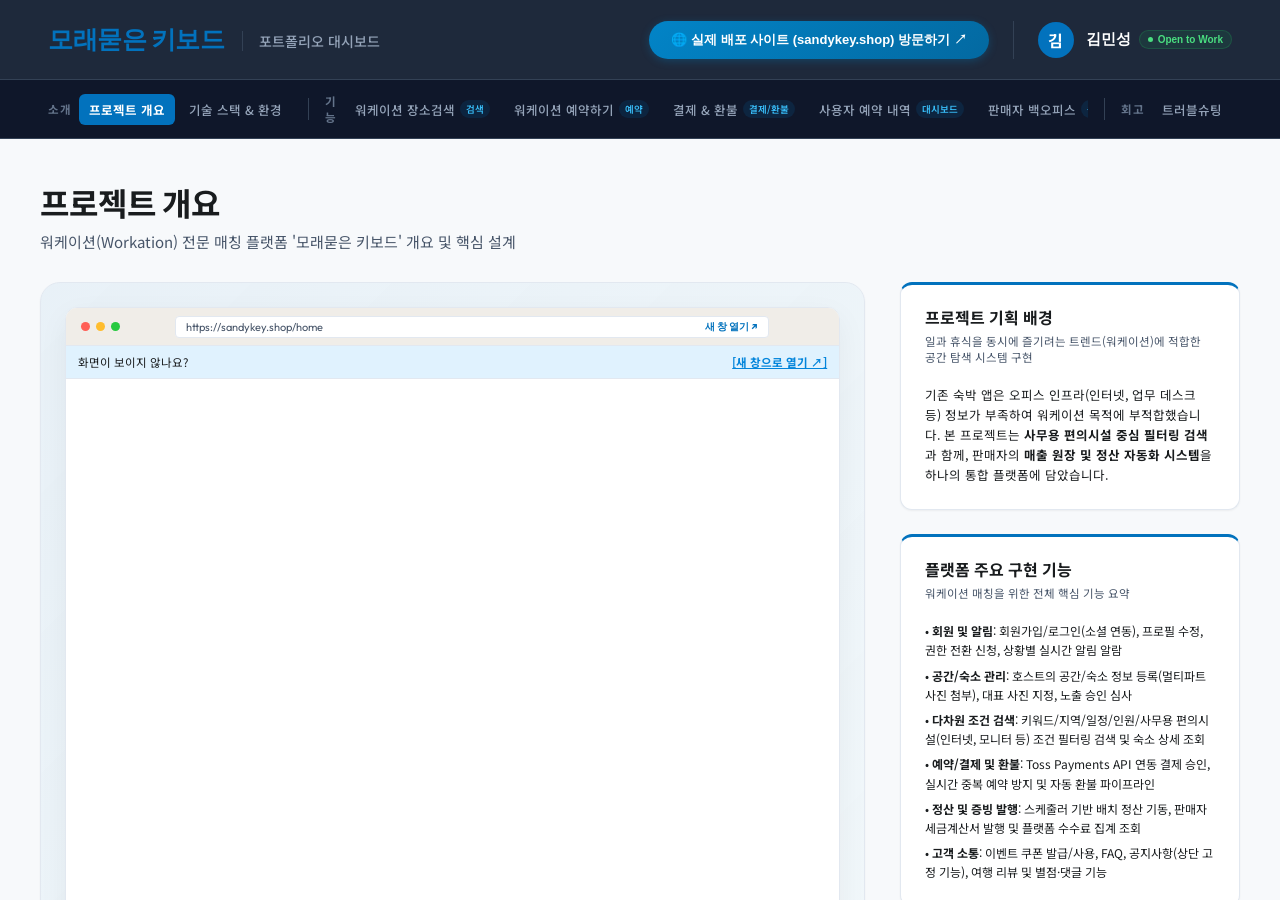
==== sandykey.html @ 4dac042e "final-project-portfolio" ====
<!doctype html>
<html lang="ko">
  <head>
    <meta charset="UTF-8" />
    <meta name="viewport" content="width=device-width, initial-scale=1.0" />
    <title>김민성 - 워케이션 플랫폼 '모래묻은 키보드' 포트폴리오</title>
    <!-- Google Fonts: Inter, Outfit, and Fira Code for Code block -->
    <link rel="preconnect" href="https://fonts.googleapis.com" />
    <link rel="preconnect" href="https://fonts.gstatic.com" crossorigin />
    <link
      href="https://fonts.googleapis.com/css2?family=Inter:wght@300;400;500;600;700&family=Outfit:wght@300;400;500;600;700&family=Fira+Code:wght@400;500&family=Noto+Sans+KR:wght@300;400;500;700&display=swap"
      rel="stylesheet"
    />

    <style>
      :root {
        /* 피그마 디자인 토큰 테마 기반 설정 (theme.js & GlobalStyle.js) */
        --bg-color: #f7f9fb;
        --sidebar-bg: #f8fafc;
        --card-bg: #ffffff;
        --text-color: #191c1e;
        --text-secondary: #475569;
        --accent-green: #0272bd; /* primary */
        --accent-green-hover: #0385db; /* primaryLight */
        --accent-green-light: #e0f2fe; /* accentBlue */
        --border-color: #e2e8f0;

        /* Code editor syntax theme */
        --code-bg: #1a1a1e;
        --code-header-bg: #26262b;
        --code-text: #d4d4d4;
        --code-keyword: #569cd6;
        --code-type: #4ec9b0;
        --code-function: #dcdcaa;
        --code-string: #ce9178;
        --code-comment: #6a9955;
        --code-annotation: #9cdcfe;
        --code-number: #b5cea8;

        /* Gradients (theme.js) */
        --grad-hero: linear-gradient(135deg, #c3edf6 0%, #f9e8bd 100%);
        --grad-icon: linear-gradient(135deg, #c3edf6 0%, #f6e5ba 100%);
        --grad-logo: linear-gradient(90deg, #7dd3fc, #fde68a);

        /* Fonts */
        --font-base: "Noto Sans KR", sans-serif;
        --font-number: "Plus Jakarta Sans", sans-serif;

        /* Shadows (theme.js) */
        --shadow-card: 0 1px 2px rgba(0, 0, 0, 0.05);
        --shadow-card-hover: 0 12px 32px rgba(0, 0, 0, 0.1);
        --shadow-nav: 0 15px 30px -10px rgba(12, 74, 110, 0.05);
        --shadow-search: 0 25px 50px -12px rgba(0, 0, 0, 0.25);
      }

      * {
        box-sizing: border-box;
        margin: 0;
        padding: 0;
      }

      body {
        font-family: var(--font-base);
        background-color: var(--bg-color);
        color: var(--text-color);
        display: flex;
        flex-direction: column;
        height: 100vh;
        overflow: hidden;
      }

      button {
        cursor: pointer;
        font-family: var(--font-base);
        border: none;
        background: none;
        padding: 0;
      }

      a {
        text-decoration: none;
        color: inherit;
      }

      /* Top Navigation Bar Styling */
      header {
        background-color: #1e293b;
        border-bottom: 1px solid #334155;
        display: flex;
        flex-direction: column;
        flex-shrink: 0;
        z-index: 100;
        width: 100%;
      }

      .header-top {
        height: 80px;
        padding: 0 48px;
        display: flex;
        align-items: center;
        justify-content: space-between;
        border-bottom: 1px solid #334155;
      }

      .header-bottom {
        background-color: #0f172a;
        padding: 0 48px;
        height: 58px;
        display: flex;
        align-items: center;
        overflow-x: auto;
      }

      .header-bottom::-webkit-scrollbar {
        display: none;
      }
      .header-bottom {
        -ms-overflow-style: none;
        scrollbar-width: none;
      }

      @keyframes pulse {
        0% {
          transform: scale(1);
          opacity: 1;
        }
        50% {
          transform: scale(1.2);
          opacity: 0.6;
        }
        100% {
          transform: scale(1);
          opacity: 1;
        }
      }

      .portfolio-title {
        font-family: "Outfit", sans-serif;
        font-size: 25px;
        font-weight: 700;
        letter-spacing: -0.5px;
        display: flex;
        align-items: center;
        gap: 8px;
        color: #ffffff;
      }

      .portfolio-title span {
        color: var(--accent-green);
      }

      nav {
        display: flex;
        align-items: center;
        gap: 16px;
        width: 100%;
      }

      .nav-group {
        display: flex;
        align-items: center;
        gap: 8px;
      }

      .nav-group-title {
        font-size: 11.5px;
        font-weight: 700;
        color: #64748b;
        text-transform: uppercase;
        letter-spacing: 0.5px;
        user-select: none;
      }

      nav ul {
        display: flex;
        list-style: none;
        gap: 4px;
        margin: 0;
        padding: 0;
      }

      nav li {
        padding: 6px 10px;
        border-radius: 6px;
        font-size: 12.5px;
        font-weight: 500;
        color: #94a3b8;
        cursor: pointer;
        transition: all 0.2s ease;
        white-space: nowrap;
        margin-bottom: 0;
        display: flex;
        align-items: center;
        gap: 5px;
      }

      nav li:hover {
        background-color: rgba(2, 114, 189, 0.1);
        color: #ffffff;
      }

      nav li.active {
        background-color: var(--accent-green);
        color: #ffffff;
        font-weight: 700;
      }

      nav li .badge {
        font-size: 9.5px;
        background-color: rgba(2, 114, 189, 0.15);
        padding: 2px 6px;
        border-radius: 10px;
        color: #38bdf8;
        font-weight: 600;
      }

      nav li.active .badge {
        background-color: rgba(255, 255, 255, 0.2);
        color: #ffffff;
      }

      /* Main Content Styling */
      main {
        flex: 1;
        padding: 40px;
        overflow-y: auto;
        display: flex;
        flex-direction: column;
      }

      .page-header {
        margin-bottom: 30px;
      }

      .page-title {
        font-family: "Outfit", "Noto Sans KR", sans-serif;
        font-size: 32px;
        font-weight: 700;
        color: var(--text-color);
        margin-bottom: 6px;
      }

      .page-subtitle {
        font-size: 15px;
        color: var(--text-secondary);
        font-weight: 400;
      }

      /* Split-screen Grid */
      .page-grid {
        display: grid;
        grid-template-columns: 1.05fr 1.35fr;
        gap: 35px;
        align-items: start;
      }

      /* Left Column: UI Mockups (Floating Gradient Container) */
      .mockup-container {
        background: linear-gradient(
          135deg,
          rgba(2, 114, 189, 0.06) 0%,
          rgba(195, 237, 246, 0.1) 100%
        );
        border: 1px solid var(--border-color);
        border-radius: 20px;
        padding: 24px;
        display: flex;
        justify-content: center;
        align-items: center;
        min-height: 550px;
        position: sticky;
        top: 40px;
        box-shadow: var(--shadow-card);
        transition: transform 0.3s ease;
      }
      .mockup-container:hover {
        transform: scale(1.005);
      }

      /* Device Mockups (Browser / Mobile viewport) */
      .browser-frame {
        width: 100%;
        background-color: #ffffff;
        border-radius: 12px;
        border: 1px solid var(--border-color);
        box-shadow: var(--shadow-card);
        box-shadow: 0 10px 30px rgba(0, 0, 0, 0.05);
        overflow: hidden;
        display: flex;
        flex-direction: column;
      }

      .browser-header {
        background-color: #f0ede8;
        height: 38px;
        display: flex;
        align-items: center;
        padding: 0 15px;
        border-bottom: 1px solid var(--border-color);
        position: relative;
      }

      .browser-dots {
        display: flex;
        gap: 6px;
      }

      .browser-dot {
        width: 9px;
        height: 9px;
        border-radius: 50%;
      }

      .browser-dot.red {
        background-color: #ff5f56;
      }
      .browser-dot.yellow {
        background-color: #ffbd2e;
      }
      .browser-dot.green {
        background-color: #27c93f;
      }

      .browser-address {
        margin: 0 auto;
        background-color: #ffffff;
        width: 60%;
        height: 22px;
        border-radius: 4px;
        font-size: 11px;
        color: var(--text-secondary);
        display: flex;
        align-items: center;
        justify-content: center;
        border: 1px solid var(--border-color);
        font-family: "Outfit", sans-serif;
      }

      .browser-content {
        padding: 24px;
        background-color: #ffffff;
        font-size: 13.5px;
        min-height: 480px;
        overflow-y: auto;
      }

      /* Right Column: Code & Explanations */
      .info-cards {
        display: flex;
        flex-direction: column;
        gap: 24px;
      }

      .info-card {
        background-color: var(--card-bg);
        border: 1px solid var(--border-color);
        border-top: 3px solid var(--accent-green);
        border-radius: 12px;
        padding: 20px 24px 24px 24px;
        display: flex;
        flex-direction: column;
        box-shadow: var(--shadow-card);
        transition: all 0.25s ease;
      }
      .info-card:hover {
        box-shadow: var(--shadow-card-hover);
        transform: translateY(-2px);
      }

      .info-card-header {
        display: flex;
        justify-content: space-between;
        align-items: flex-start;
        margin-bottom: 12px;
      }

      .info-card-title {
        font-size: 16px;
        font-weight: 700;
        color: var(--text-color);
        margin-bottom: 4px;
      }

      .info-card-desc {
        font-size: 13px;
        color: var(--text-secondary);
        line-height: 1.4;
      }

      .toggle-code-btn {
        font-size: 11px;
        font-weight: 700;
        color: var(--accent-green);
        background-color: #ffffff;
        border: 1px solid var(--accent-green);
        padding: 4px 10px;
        border-radius: 10px;
        cursor: pointer;
        transition: all 0.2s ease;
        white-space: nowrap;
        margin-left: 10px;
      }

      .toggle-code-btn:hover {
        background-color: var(--accent-green);
        color: #ffffff;
      }

      .toggle-code-btn.collapsed::after {
        content: " 열기 ▾";
      }

      .toggle-code-btn.expanded::after {
        content: " 접기 ▴";
      }

      /* Code Window block */
      .code-window {
        margin-top: 15px;
        border-radius: 8px;
        overflow: hidden;
        box-shadow: 0 4px 12px rgba(0, 0, 0, 0.1);
        display: block; /* Collapsible handled by JS */
        transition: max-height 0.3s ease-out;
      }

      .code-window-header {
        background-color: var(--code-header-bg);
        padding: 8px 16px;
        display: flex;
        justify-content: space-between;
        align-items: center;
        border-bottom: 1px solid #2a2a30;
      }

      .code-window-filename {
        font-family: "Outfit", "Fira Code", monospace;
        font-size: 11px;
        color: #909096;
        font-weight: 500;
      }

      .code-window-lang {
        font-family: "Outfit", sans-serif;
        font-size: 10px;
        color: var(--accent-green);
        text-transform: uppercase;
        font-weight: 700;
        letter-spacing: 0.5px;
      }

      .code-window-body {
        background-color: var(--code-bg);
        padding: 16px;
        overflow-x: auto;
        margin: 0;
      }

      .code-window pre {
        margin: 0;
        font-family: "Fira Code", "Consolas", monospace;
        font-size: 12px;
        line-height: 1.6;
        color: var(--code-text);
        white-space: pre;
      }

      /* Syntax Highlight Styles */
      .keyword {
        color: var(--code-keyword);
        font-weight: 600;
      }
      .type {
        color: var(--code-type);
      }
      .func {
        color: var(--code-function);
      }
      .str {
        color: var(--code-string);
      }
      .comment {
        color: var(--code-comment);
        font-style: italic;
      }
      .annot {
        color: var(--code-annotation);
      }
      .num {
        color: var(--code-number);
      }

      /* UI elements for Mockups */
      .success-badge {
        width: 50px;
        height: 50px;
        background-color: var(--accent-green-light);
        border-radius: 50%;
        display: flex;
        align-items: center;
        justify-content: center;
        color: var(--accent-green);
        font-size: 24px;
        margin: 0 auto 15px auto;
        border: 2px solid var(--accent-green);
      }

      .success-title {
        text-align: center;
        font-size: 18px;
        font-weight: 700;
        margin-bottom: 8px;
      }

      .success-desc {
        text-align: center;
        color: var(--text-secondary);
        font-size: 12px;
        margin-bottom: 25px;
        line-height: 1.5;
      }

      .receipt-card {
        border: 1px solid var(--border-color);
        border-radius: 12px;
        padding: 20px;
        margin-bottom: 25px;
        background-color: #fcfbfa;
      }

      .receipt-header {
        display: flex;
        gap: 12px;
        align-items: center;
        border-bottom: 1px dashed var(--border-color);
        padding-bottom: 12px;
        margin-bottom: 15px;
      }

      .receipt-icon {
        font-size: 24px;
      }

      .receipt-stay-title {
        font-weight: 700;
        font-size: 14px;
      }

      .receipt-stay-id {
        font-size: 11px;
        color: var(--text-secondary);
        margin-top: 2px;
      }

      .receipt-row {
        display: flex;
        justify-content: space-between;
        font-size: 12.5px;
        margin-bottom: 10px;
      }

      .receipt-label {
        color: var(--text-secondary);
      }

      .receipt-value {
        font-weight: 500;
      }

      .receipt-total {
        border-top: 1px solid var(--border-color);
        padding-top: 15px;
        margin-top: 5px;
        display: flex;
        justify-content: space-between;
        align-items: center;
      }

      .receipt-total-label {
        font-weight: 700;
        font-size: 14px;
      }

      .receipt-total-value {
        font-weight: 700;
        font-size: 18px;
        color: var(--text-color);
      }

      .points-badge {
        background-color: var(--accent-green-light);
        border-radius: 6px;
        padding: 8px 12px;
        font-size: 11.5px;
        color: var(--accent-green-hover);
        font-weight: 700;
        display: flex;
        align-items: center;
        gap: 6px;
        margin-bottom: 25px;
      }

      .btn-group {
        display: flex;
        flex-direction: column;
        gap: 8px;
      }

      .btn-row {
        display: flex;
        gap: 8px;
      }

      .btn {
        flex: 1;
        padding: 10px;
        border-radius: 6px;
        font-size: 12.5px;
        font-weight: 700;
        text-align: center;
        cursor: pointer;
        border: 1px solid var(--border-color);
        background-color: #ffffff;
        transition: all 0.2s ease;
      }

      .btn:hover {
        background-color: #f8f6f2;
      }

      .btn.primary {
        background-color: var(--accent-green);
        color: #ffffff;
        border-color: var(--accent-green);
      }

      .btn.primary:hover {
        background-color: var(--accent-green-hover);
      }

      .btn.danger {
        background-color: #e07a5f;
        color: #ffffff;
        border-color: #e07a5f;
      }

      .btn.danger:hover {
        background-color: #c9684f;
      }

      /* Filter Tabs */
      .tab-group {
        display: flex;
        border-bottom: 1px solid var(--border-color);
        margin-bottom: 15px;
        gap: 15px;
      }

      .tab {
        padding: 8px 4px;
        font-size: 13px;
        font-weight: 700;
        color: var(--text-secondary);
        cursor: pointer;
        border-bottom: 2px solid transparent;
        transition: all 0.2s ease;
      }

      .tab.active {
        color: var(--accent-green);
        border-bottom-color: var(--accent-green);
      }

      /* Interactive Map Mockup */
      .map-wrapper {
        display: flex;
        flex-direction: column;
        gap: 15px;
        width: 100%;
      }

      .map-container {
        border: 1px solid var(--border-color);
        border-radius: 8px;
        height: 200px;
        background-color: #eaf0ee;
        display: flex;
        position: relative;
        align-items: center;
        justify-content: center;
        overflow: hidden;
      }

      .map-region {
        position: absolute;
        background-color: #ffffff;
        border: 1px solid var(--accent-green);
        border-radius: 20px;
        padding: 4px 10px;
        font-size: 11px;
        font-weight: 700;
        cursor: pointer;
        transition: all 0.2s ease;
      }

      .map-region:hover,
      .map-region.selected {
        background-color: var(--accent-green);
        color: #ffffff;
      }

      .map-region.seoul {
        top: 40px;
        left: 80px;
      }
      .map-region.gangwon {
        top: 35px;
        right: 80px;
      }
      .map-region.busan {
        bottom: 50px;
        right: 60px;
      }
      .map-region.jeju {
        bottom: 20px;
        left: 60px;
      }

      /* Form elements */
      .form-group {
        margin-bottom: 12px;
        display: flex;
        flex-direction: column;
        gap: 4px;
      }

      .form-label {
        font-size: 11.5px;
        font-weight: 700;
        color: var(--text-secondary);
      }

      .form-input {
        padding: 8px 10px;
        border-radius: 6px;
        border: 1px solid var(--border-color);
        font-size: 12.5px;
        outline: none;
        width: 100%;
      }

      .form-input:focus {
        border-color: var(--accent-green);
      }

      .warning-text {
        color: #e07a5f;
        font-size: 11px;
        font-weight: 600;
        margin-top: 2px;
        display: none;
      }

      /* Search Results List */
      .search-results {
        display: flex;
        flex-direction: column;
        gap: 10px;
        max-height: 200px;
        overflow-y: auto;
        margin-top: 10px;
      }

      .stay-card {
        border: 1px solid var(--border-color);
        border-radius: 8px;
        padding: 10px 12px;
        display: flex;
        justify-content: space-between;
        align-items: center;
        background-color: #fcfbfa;
      }

      .stay-info-name {
        font-weight: 700;
        font-size: 13px;
      }

      .stay-info-meta {
        font-size: 11px;
        color: var(--text-secondary);
        margin-top: 3px;
      }

      .stay-price {
        font-weight: 700;
        color: var(--accent-green-hover);
        font-size: 13px;
      }

      /* SVG Chart styling */
      .chart-container {
        width: 100%;
        height: 180px;
        border: 1px solid var(--border-color);
        border-radius: 8px;
        padding: 10px;
        background-color: #fcfbfa;
        margin-bottom: 15px;
      }

      .chart-svg {
        width: 100%;
        height: 100%;
      }

      .bar {
        fill: var(--accent-green);
        transition: fill 0.2s ease;
        cursor: pointer;
      }

      .bar:hover {
        fill: var(--accent-green-hover);
      }

      .ranking-list {
        list-style: none;
        display: flex;
        flex-direction: column;
        gap: 6px;
      }

      .ranking-item {
        display: flex;
        justify-content: space-between;
        align-items: center;
        font-size: 12.5px;
        padding: 6px 10px;
        background-color: #fcfbfa;
        border: 1px solid var(--border-color);
        border-radius: 6px;
      }

      .rank-number {
        font-weight: 700;
        color: var(--accent-green-hover);
        width: 20px;
      }

      /* Timeline for Retro */
      .timeline {
        position: relative;
        padding-left: 20px;
        border-left: 2px solid var(--border-color);
        margin-left: 10px;
        font-size: 12.5px;
        display: flex;
        flex-direction: column;
        gap: 20px;
      }

      .timeline-node {
        position: relative;
      }

      .timeline-node::before {
        content: "";
        position: absolute;
        left: -27px;
        top: 4px;
        width: 12px;
        height: 12px;
        border-radius: 50%;
        background-color: var(--accent-green);
        border: 2px solid #ffffff;
      }

      .timeline-node.error::before {
        background-color: #e07a5f;
      }

      .timeline-node.success::before {
        background-color: #27c93f;
      }

      .timeline-title {
        font-weight: 700;
        margin-bottom: 4px;
      }

      .timeline-desc {
        color: var(--text-secondary);
        line-height: 1.4;
      }

      /* Hide pages by default */
      .portfolio-page {
        display: none;
      }

      .portfolio-page.active {
        display: block;
      }

      /* Scrollbar styles */
      ::-webkit-scrollbar {
        width: 6px;
        height: 6px;
      }

      ::-webkit-scrollbar-track {
        background: rgba(0, 0, 0, 0.03);
      }

      ::-webkit-scrollbar-thumb {
        background: rgba(0, 0, 0, 0.15);
        border-radius: 3px;
      }

      ::-webkit-scrollbar-thumb:hover {
        background: rgba(0, 0, 0, 0.25);
      }
    </style>
  </head>
  <body>
    <!-- SIDEBAR -->
    <!-- HEADER -->
    <header>
      <!-- Level 1: Brand & Profile -->
      <div class="header-top">
        <!-- Brand -->
        <div style="display: flex; align-items: center; gap: 18px">
          <div class="portfolio-title">
            <span>모래묻은 키보드</span>
          </div>
          <div
            style="
              font-size: 14px;
              color: #94a3b8;
              font-weight: 500;
              border-left: 1px solid #334155;
              padding-left: 16px;
              margin-top: 2px;
            "
          >
            포트폴리오 대시보드
          </div>
        </div>

        <!-- Right side: Profile & Live site link -->
        <div style="display: flex; align-items: center; gap: 24px">
          <!-- Live Site Button -->
          <a
            href="https://sandykey.shop"
            target="_blank"
            style="
              background: linear-gradient(135deg, #0284c7 0%, #0369a1 100%);
              color: white;
              font-size: 13px;
              font-weight: 700;
              padding: 10px 22px;
              border-radius: 24px;
              box-shadow: 0 2px 8px rgba(2, 132, 199, 0.3);
              transition: all 0.2s;
              display: flex;
              align-items: center;
              gap: 6px;
              font-family: sans-serif;
            "
            onmouseover="
              this.style.transform = 'translateY(-1px)';
              this.style.boxShadow = '0 4px 12px rgba(2,132,199,0.5)';
            "
            onmouseout="
              this.style.transform = 'translateY(0)';
              this.style.boxShadow = '0 2px 8px rgba(2,132,199,0.3)';
            "
          >
            🌐 실제 배포 사이트 (sandykey.shop) 방문하기 ↗
          </a>

          <!-- Profile Card (inline) -->
          <div
            style="
              display: flex;
              align-items: center;
              gap: 12px;
              border-left: 1px solid #334155;
              padding-left: 24px;
              height: 38px;
            "
          >
            <div
              style="
                width: 36px;
                height: 36px;
                border-radius: 50%;
                background-color: var(--accent-green);
                color: white;
                display: flex;
                align-items: center;
                justify-content: center;
                font-weight: bold;
                font-size: 16px;
              "
            >
              김
            </div>
            <div style="text-align: left; font-family: sans-serif">
              <div
                style="
                  font-size: 15px;
                  font-weight: 700;
                  color: white;
                  display: flex;
                  align-items: center;
                  gap: 8px;
                "
              >
                김민성
                <div
                  style="
                    display: inline-flex;
                    align-items: center;
                    gap: 5px;
                    background: rgba(34, 197, 94, 0.1);
                    color: #4ade80;
                    border: 1px solid rgba(34, 197, 94, 0.2);
                    padding: 3px 8px;
                    border-radius: 12px;
                    font-size: 10px;
                    font-weight: 700;
                  "
                >
                  <span
                    style="
                      width: 5px;
                      height: 5px;
                      background: #4ade80;
                      border-radius: 50%;
                      display: inline-block;
                      animation: pulse 1.5s infinite;
                    "
                  ></span>
                  Open to Work
                </div>
              </div>
            </div>
          </div>
        </div>
      </div>

      <!-- Level 2: Sub-nav Tabs -->
      <div class="header-bottom">
        <nav>
          <!-- Category 1: 소개 -->
          <div class="nav-group">
            <span class="nav-group-title">소개</span>
            <ul>
              <li onclick="showPage('overview', this)" class="active">
                프로젝트 개요
              </li>
              <li onclick="showPage('tech-stack', this)">기술 스택 & 환경</li>
            </ul>
          </div>

          <div
            style="width: 1px; height: 22px; background-color: #334155"
          ></div>

          <!-- Category 2: 기능 -->
          <div class="nav-group" style="flex: 1; overflow-x: auto">
            <span class="nav-group-title">기능</span>
            <ul>
              <li onclick="showPage('search', this)">
                워케이션 장소검색 <span class="badge">검색</span>
              </li>
              <li onclick="showPage('reservation', this)">
                워케이션 예약하기 <span class="badge">예약</span>
              </li>
              <li onclick="showPage('payment-refund', this)">
                결제 & 환불 <span class="badge">결제/환불</span>
              </li>
              <li onclick="showPage('user-dashboard', this)">
                사용자 예약 내역 <span class="badge">대시보드</span>
              </li>
              <li onclick="showPage('seller-backoffice', this)">
                판매자 백오피스 <span class="badge">승인/거절</span>
              </li>
              <li onclick="showPage('seller-sales', this)">
                판매자 매출 관리 <span class="badge">매출</span>
              </li>
              <li onclick="showPage('seller-settlement', this)">
                판매자 정산 관리 <span class="badge">정산</span>
              </li>
              <li onclick="showPage('admin-control', this)">
                관리자 예약 관리 <span class="badge">관제</span>
              </li>
              <li onclick="showPage('admin-financial', this)">
                관리자 매출 정산 <span class="badge">재무</span>
              </li>
            </ul>
          </div>

          <div
            style="width: 1px; height: 22px; background-color: #334155"
          ></div>

          <!-- Category 3: 회고 -->
          <div class="nav-group">
            <span class="nav-group-title">회고</span>
            <ul>
              <li onclick="showPage('troubleshooting', this)">트러블슈팅</li>
            </ul>
          </div>
        </nav>
      </div>
    </header>

    <!-- MAIN MAIN CONTENT -->
    <main>
      <!-- PAGE 1: OVERVIEW -->
      <section id="page-overview" class="portfolio-page active">
        <div class="page-header">
          <h1 class="page-title">프로젝트 개요</h1>
          <p class="page-subtitle">
            워케이션(Workation) 전문 매칭 플랫폼 '모래묻은 키보드' 개요 및 핵심 설계
          </p>
        </div>

        <div class="page-grid" style="grid-template-columns: 1.7fr 0.7fr;">
          <!-- UI Mockup / Visual -->
          <div class="mockup-container">
            <div class="browser-frame">
              <div class="browser-header">
                <div class="browser-dots">
                  <div class="browser-dot red"></div>
                  <div class="browser-dot yellow"></div>
                  <div class="browser-dot green"></div>
                </div>
                <div
                  class="browser-address"
                  style="
                    display: flex;
                    justify-content: space-between;
                    align-items: center;
                    width: 80%;
                    padding: 0 10px;
                  "
                >
                  <span
                    style="
                      overflow: hidden;
                      text-overflow: ellipsis;
                      white-space: nowrap;
                    "
                    >https://sandykey.shop/home</span
                  >
                  <a
                    href="https://sandykey.shop/home"
                    target="_blank"
                    style="
                      color: var(--accent-green);
                      text-decoration: none;
                      font-size: 10px;
                      font-weight: bold;
                      margin-left: 5px;
                    "
                    >새 창 열기 ↗</a
                  >
                </div>
              </div>
              <div
                class="browser-content"
                style="
                  padding: 0;
                  min-height: 630px;
                  display: flex;
                  flex-direction: column;
                "
              >
                <div
                  style="
                    background-color: var(--accent-green-light);
                    padding: 8px 12px;
                    font-size: 11.5px;
                    border-bottom: 1px solid var(--border-color);
                    color: var(--text-color);
                    display: flex;
                    justify-content: space-between;
                    align-items: center;
                  "
                >
                  <span> 화면이 보이지 않나요?</span>
                  <a
                    href="https://sandykey.shop/home"
                    target="_blank"
                    style="
                      color: var(--accent-green-hover);
                      font-weight: bold;
                      text-decoration: underline;
                    "
                    >[새 창으로 열기 ↗]</a
                  >
                </div>
                <iframe
                  src="https://sandykey.shop/home"
                  style="
                    width: 100%;
                    height: 600px;
                    border: none;
                    display: block;
                    flex: 1;
                  "
                ></iframe>
              </div>
            </div>
          </div>

          <!-- Explanations & Codes -->
          <div class="info-cards">
            <!-- 1. 프로젝트 기획 배경 -->
            <div class="info-card">
              <div class="info-card-header">
                <div>
                  <h3 class="info-card-title">프로젝트 기획 배경</h3>
                  <p class="info-card-desc" style="font-size: 11.5px; line-height: 1.4; color: var(--text-secondary);">
                    일과 휴식을 동시에 즐기려는 트렌드(워케이션)에 적합한 공간 탐색 시스템 구현
                  </p>
                </div>
              </div>
              <div
                style="
                  font-size: 12.5px;
                  line-height: 1.6;
                  color: var(--text-color);
                  margin-top: 8px;
                "
              >
                기존 숙박 앱은 오피스 인프라(인터넷, 업무 데스크 등) 정보가 부족하여 워케이션 목적에 부적합했습니다. 본 프로젝트는 <strong>사무용 편의시설 중심 필터링 검색</strong>과 함께, 판매자의 <strong>매출 원장 및 정산 자동화 시스템</strong>을 하나의 통합 플랫폼에 담았습니다.
              </div>
            </div>

            <!-- 2. 플랫폼 주요 구현 기능 (축약) -->
            <div class="info-card">
              <div class="info-card-header">
                <div>
                  <h3 class="info-card-title">플랫폼 주요 구현 기능</h3>
                  <p class="info-card-desc" style="font-size: 11.5px; line-height: 1.4; color: var(--text-secondary);">
                    워케이션 매칭을 위한 전체 핵심 기능 요약
                  </p>
                </div>
              </div>
              <div style="font-size: 12px; line-height: 1.6; color: var(--text-color); margin-top: 8px; display: flex; flex-direction: column; gap: 6px;">
                <div>• <strong>회원 및 알림</strong>: 회원가입/로그인(소셜 연동), 프로필 수정, 권한 전환 신청, 상황별 실시간 알림 알람</div>
                <div>• <strong>공간/숙소 관리</strong>: 호스트의 공간/숙소 정보 등록(멀티파트 사진 첨부), 대표 사진 지정, 노출 승인 심사</div>
                <div>• <strong>다차원 조건 검색</strong>: 키워드/지역/일정/인원/사무용 편의시설(인터넷, 모니터 등) 조건 필터링 검색 및 숙소 상세 조회</div>
                <div>• <strong>예약/결제 및 환불</strong>: Toss Payments API 연동 결제 승인, 실시간 중복 예약 방지 및 자동 환불 파이프라인</div>
                <div>• <strong>정산 및 증빙 발행</strong>: 스케줄러 기반 배치 정산 기동, 판매자 세금계산서 발행 및 플랫폼 수수료 집계 조회</div>
                <div>• <strong>고객 소통</strong>: 이벤트 쿠폰 발급/사용, FAQ, 공지사항(상단 고정 기능), 여행 리뷰 및 별점·댓글 기능</div>
              </div>
            </div>

            <!-- 3. 내가 담당한 구현 기능 -->
            <div class="info-card">
              <div class="info-card-header">
                <div>
                  <h3 class="info-card-title">내가 담당한 구현 기능</h3>
                  <p class="info-card-desc" style="font-size: 11.5px; line-height: 1.4; color: var(--text-secondary);">
                    김민성 | 백엔드 비즈니스 로직 및 결제/정산 프로세스 핵심 구현
                  </p>
                </div>
              </div>
              <div style="font-size: 12px; line-height: 1.6; color: var(--text-color); margin-top: 8px; display: flex; flex-direction: column; gap: 6px;">
                <div>• <strong>예약 신청 및 검증</strong>: 날짜 선택 시 중복 예약 실시간 차단 검증, 투숙자 정보 입력 매핑, 지원서 첨부 및 예약 생성</div>
                <div>• <strong>예약 내역 동적 필터링</strong>: 사용자 및 판매자별 예약 내역의 상태별/기간별/숙소별 동적 쿼리(QueryDSL) 리스트 및 상세 조회</div>
                <div>• <strong>판매자 예약 관리 및 취소</strong>: 호스트의 신규 예약 승인(확정) 및 취소 처리, API 연동 자동 결제 환불 및 쿠폰 재활성화 파이프라인</div>
                <div>• <strong>Toss Payments 연동</strong>: 클라이언트 결제 요청에 따른 토스페이먼츠 결제 승인 API(`/payment/confirm`) 백엔드 통합 연동</div>
                <div>• <strong>정산 후 세금계산서 조회</strong>: 정산 완료 건에 대한 공급자/공급받는자 사업자 정보, 공급가액 및 세액 DTO 매핑 및 상세 조회</div>
              </div>
            </div>
          </div>
        </div>
      </section>

      <!-- PAGE 2: TECH STACK -->
      <section id="page-tech-stack" class="portfolio-page">
        <div class="page-header">
          <h1 class="page-title">기술 스택 & 개발 환경</h1>
          <p class="page-subtitle">
            프로젝트 전반에 도입한 개발 스택 및 개발 인프라 종합 명세
          </p>
        </div>

        <div style="max-width: 840px; margin: 0 auto; padding: 0 20px;">
          <!-- Single Unified Card -->
          <div class="info-card" style="margin-bottom: 0;">
            <div class="info-card-header" style="border-bottom: 1px solid #e2e8f0; padding-bottom: 12px; margin-bottom: 16px;">
              <div>
                <h3 class="info-card-title" style="font-size: 16px; color: var(--accent-blue);">사용기술 및 개발환경</h3>
                <p class="info-card-desc">운영체제, 사용언어, 프레임워크, DB, 툴, 협업 및 연동 API</p>
              </div>
            </div>
            
            <div style="display: grid; grid-template-columns: 1fr 1.1fr; gap: 32px;">
              <!-- Left Column: Core Infrastructure -->
              <div style="display: flex; flex-direction: column; gap: 14px;">
                <div>
                  <strong style="color: var(--accent-blue); font-size: 13.5px; display: block; margin-bottom: 4px;">• 운영체제 (OS)</strong>
                  <span style="color: var(--text-color); font-size: 12.5px; margin-left: 4px;">window OS, linux(ubuntu)</span>
                </div>
                <div style="border-top: 1px solid #f1f5f9; padding-top: 10px;">
                  <strong style="color: var(--accent-blue); font-size: 13.5px; display: block; margin-bottom: 4px;">• 사용언어</strong>
                  <span style="color: var(--text-color); font-size: 12.5px; margin-left: 4px;">Java, JavaScript, HTML5, CSS3</span>
                </div>
                <div style="border-top: 1px solid #f1f5f9; padding-top: 10px;">
                  <strong style="color: var(--accent-blue); font-size: 13.5px; display: block; margin-bottom: 4px;">• FrameWork / Library</strong>
                  <span style="color: var(--text-color); font-size: 12.5px; margin-left: 4px;">Spring Boot, MyBatis, React, JPA, Lombok</span>
                </div>
                <div style="border-top: 1px solid #f1f5f9; padding-top: 10px;">
                  <strong style="color: var(--accent-blue); font-size: 13.5px; display: block; margin-bottom: 4px;">• DB (Database)</strong>
                  <span style="color: var(--text-color); font-size: 12.5px; margin-left: 4px;">PostgreSQL</span>
                </div>
              </div>
              
              <!-- Right Column: Tools & Integration -->
              <div style="display: flex; flex-direction: column; gap: 14px;">
                <div>
                  <strong style="color: var(--accent-blue); font-size: 13.5px; display: block; margin-bottom: 4px;">• Tool (개발 도구)</strong>
                  <span style="color: var(--text-color); font-size: 12.5px; margin-left: 4px;">VScode, SQL developer, DBeaver, PGadmin, postman, IntelliJ, swagger</span>
                </div>
                <div style="border-top: 1px solid #f1f5f9; padding-top: 10px;">
                  <strong style="color: var(--accent-blue); font-size: 13.5px; display: block; margin-bottom: 4px;">• WAS (웹 서버)</strong>
                  <span style="color: var(--text-color); font-size: 12.5px; margin-left: 4px;">Apache tomcat</span>
                </div>
                <div style="border-top: 1px solid #f1f5f9; padding-top: 10px;">
                  <strong style="color: var(--accent-blue); font-size: 13.5px; display: block; margin-bottom: 4px;">• Collaboration (협업 환경)</strong>
                  <span style="color: var(--text-color); font-size: 12.5px; margin-left: 4px;">Git(GitHub), SourceTree, Notion, figma, ERDcloud</span>
                </div>
                <div style="border-top: 1px solid #f1f5f9; padding-top: 10px;">
                  <strong style="color: var(--accent-blue); font-size: 13.5px; display: block; margin-bottom: 4px;">• API (외부 연동)</strong>
                  <span style="color: var(--text-color); font-size: 12.5px; margin-left: 4px;">tosspaymentsAPi</span>
                </div>
              </div>
            </div>
          </div>
        </div>
      </section>

      <!-- PAGE 3: PLACE SEARCH -->
      <section id="page-search" class="portfolio-page">
        <div class="page-header">
          <h1 class="page-title">워케이션 장소검색</h1>
          <p class="page-subtitle">
            지도 선택 연동 및 다차원 필터 기반 오피스 숙소 검색
          </p>
        </div>

        <div class="page-grid">
          <!-- UI Mockup -->
          <div class="mockup-container">
            <div class="browser-frame">
              <div class="browser-header">
                <div class="browser-dots">
                  <div class="browser-dot red"></div>
                  <div class="browser-dot yellow"></div>
                  <div class="browser-dot green"></div>
                </div>
                <div
                  class="browser-address"
                  style="
                    display: flex;
                    justify-content: space-between;
                    align-items: center;
                    width: 80%;
                    padding: 0 10px;
                  "
                >
                  <span
                    style="
                      overflow: hidden;
                      text-overflow: ellipsis;
                      white-space: nowrap;
                    "
                    >https://sandykey.shop/resv/destination</span
                  >
                  <a
                    href="https://sandykey.shop/resv/destination"
                    target="_blank"
                    style="
                      color: var(--accent-green);
                      text-decoration: none;
                      font-size: 10px;
                      font-weight: bold;
                      margin-left: 5px;
                    "
                    >새 창 열기 ↗</a
                  >
                </div>
              </div>
              <div
                class="browser-content"
                style="
                  padding: 24px;
                  background-color: #f7f9fb;
                  min-height: 480px;
                  display: flex;
                  flex-direction: column;
                  gap: 20px;
                  text-align: left;
                  font-family: sans-serif;
                  overflow-y: auto;
                "
              >
                <!-- Search Dashboard title -->
                <div style="margin-bottom: 5px">
                  <h3
                    style="
                      font-size: 16px;
                      font-weight: 700;
                      color: #1e293b;
                      font-family: sans-serif;
                      display: flex;
                      align-items: center;
                      gap: 6px;
                      margin-bottom: 4px;
                    "
                  >
                    워케이션 공간 맞춤 검색
                  </h3>
                  <p
                    style="
                      font-size: 11.5px;
                      color: #64748b;
                      margin-top: 3px;
                      font-family: sans-serif;
                      line-height: 1.4;
                    "
                  >
                    원하는 작업 공간 인프라와 지역, 일정을 선택하여 최적의
                    목적지를 찾아보세요.
                  </p>
                </div>

                <!-- Filter Container Mockup (DestinationPage.jsx) -->
                <div
                  style="
                    background: #ffffff;
                    border-radius: 12px;
                    padding: 20px;
                    box-shadow: 0 4px 12px rgba(0, 0, 0, 0.04);
                    border: 1px solid #e2e8f0;
                    display: flex;
                    flex-direction: column;
                    gap: 16px;
                  "
                >
                  <!-- 1. Search Form (Keyword & Dates) -->
                  <div style="display: flex; gap: 8px; flex-wrap: wrap">
                    <input
                      type="text"
                      placeholder="공간 명칭이나 키워드를 검색하세요..."
                      value="고성능 오피스"
                      style="
                        flex: 1.8;
                        min-width: 160px;
                        height: 44px;
                        padding: 0 14px;
                        border: 1px solid #cbd5e1;
                        border-radius: 6px;
                        font-size: 13px;
                        outline: none;
                        transition: border-color 0.2s;
                      "
                      onfocus="this.style.borderColor = 'var(--accent-green)'"
                      onblur="this.style.borderColor = '#cbd5e1'"
                    />

                    <input
                      type="text"
                      placeholder="체크인 날짜"
                      value="2026-06-20"
                      style="
                        flex: 1;
                        min-width: 100px;
                        height: 44px;
                        padding: 0 12px;
                        border: 1px solid #cbd5e1;
                        border-radius: 6px;
                        font-size: 12.5px;
                        outline: none;
                        background: #ffffff;
                      "
                      onfocus="this.style.borderColor = 'var(--accent-green)'"
                      onblur="this.style.borderColor = '#cbd5e1'"
                    />

                    <input
                      type="text"
                      placeholder="체크아웃 날짜"
                      value="2026-06-25"
                      style="
                        flex: 1;
                        min-width: 100px;
                        height: 44px;
                        padding: 0 12px;
                        border: 1px solid #cbd5e1;
                        border-radius: 6px;
                        font-size: 12.5px;
                        outline: none;
                        background: #ffffff;
                      "
                      onfocus="this.style.borderColor = 'var(--accent-green)'"
                      onblur="this.style.borderColor = '#cbd5e1'"
                    />

                    <button
                      style="
                        background: var(--accent-green);
                        color: #ffffff;
                        font-weight: 700;
                        border-radius: 6px;
                        padding: 0 20px;
                        height: 44px;
                        font-size: 13px;
                        cursor: pointer;
                        transition: background 0.2s;
                        border: none;
                      "
                      onmouseover="
                        this.style.background = 'var(--accent-green-hover)'
                      "
                      onmouseout="this.style.background = 'var(--accent-green)'"
                      onclick="alert('필터 검색이 적용되었습니다!')"
                    >
                      검색
                    </button>
                  </div>

                  <!-- 2. Facilities Filter -->
                  <div>
                    <h4
                      style="
                        font-size: 11.5px;
                        font-weight: 600;
                        color: #475569;
                        margin-bottom: 8px;
                        font-family: sans-serif;
                      "
                    >
                      작업 인프라 편의시설
                    </h4>
                    <div
                      style="display: flex; gap: 6px; flex-wrap: wrap"
                      id="mock-arcade-group"
                    >
                      <button
                        onclick="toggleMockFilter(this)"
                        class="mock-filter-btn active"
                        style="
                          padding: 6px 12px;
                          border-radius: 16px;
                          font-size: 11.5px;
                          font-weight: 500;
                          font-family: sans-serif;
                          cursor: pointer;
                          border: 1px solid var(--accent-green);
                          background: var(--accent-green);
                          color: #ffffff;
                          transition: all 0.2s;
                          outline: none;
                        "
                      >
                        고성능 와이파이
                      </button>
                      <button
                        onclick="toggleMockFilter(this)"
                        class="mock-filter-btn"
                        style="
                          padding: 6px 12px;
                          border-radius: 16px;
                          font-size: 11.5px;
                          font-weight: 500;
                          font-family: sans-serif;
                          cursor: pointer;
                          border: 1px solid #e2e8f0;
                          background: #ffffff;
                          color: #475569;
                          transition: all 0.2s;
                          outline: none;
                        "
                      >
                        ️ 4K 듀얼 모니터
                      </button>
                      <button
                        onclick="toggleMockFilter(this)"
                        class="mock-filter-btn active"
                        style="
                          padding: 6px 12px;
                          border-radius: 16px;
                          font-size: 11.5px;
                          font-weight: 500;
                          font-family: sans-serif;
                          cursor: pointer;
                          border: 1px solid var(--accent-green);
                          background: var(--accent-green);
                          color: #ffffff;
                          transition: all 0.2s;
                          outline: none;
                        "
                      >
                        ️ 공유 오피스 지원
                      </button>
                      <button
                        onclick="toggleMockFilter(this)"
                        class="mock-filter-btn"
                        style="
                          padding: 6px 12px;
                          border-radius: 16px;
                          font-size: 11.5px;
                          font-weight: 500;
                          font-family: sans-serif;
                          cursor: pointer;
                          border: 1px solid #e2e8f0;
                          background: #ffffff;
                          color: #475569;
                          transition: all 0.2s;
                          outline: none;
                        "
                      >
                        24H 프리 스낵바
                      </button>
                      <button
                        onclick="toggleMockFilter(this)"
                        class="mock-filter-btn"
                        style="
                          padding: 6px 12px;
                          border-radius: 16px;
                          font-size: 11.5px;
                          font-weight: 500;
                          font-family: sans-serif;
                          cursor: pointer;
                          border: 1px solid #e2e8f0;
                          background: #ffffff;
                          color: #475569;
                          transition: all 0.2s;
                          outline: none;
                        "
                      >
                        방음 화상전화 부스
                      </button>
                    </div>
                  </div>

                  <!-- 3. Area Filter -->
                  <div>
                    <h4
                      style="
                        font-size: 11.5px;
                        font-weight: 600;
                        color: #475569;
                        margin-bottom: 8px;
                        font-family: sans-serif;
                      "
                    >
                      지역 선택
                    </h4>
                    <div
                      style="display: flex; gap: 6px; flex-wrap: wrap"
                      id="mock-area-group"
                    >
                      <button
                        onclick="toggleMockArea(this, '')"
                        class="mock-area-btn"
                        style="
                          padding: 6px 14px;
                          border-radius: 20px;
                          font-size: 11.5px;
                          font-weight: 500;
                          font-family: sans-serif;
                          cursor: pointer;
                          border: 1px solid #e2e8f0;
                          background: #ffffff;
                          color: #475569;
                          transition: all 0.2s;
                          outline: none;
                        "
                      >
                        전체
                      </button>
                      <button
                        onclick="toggleMockArea(this, 'SEOUL')"
                        class="mock-area-btn"
                        style="
                          padding: 6px 14px;
                          border-radius: 20px;
                          font-size: 11.5px;
                          font-weight: 500;
                          font-family: sans-serif;
                          cursor: pointer;
                          border: 1px solid #e2e8f0;
                          background: #ffffff;
                          color: #475569;
                          transition: all 0.2s;
                          outline: none;
                        "
                      >
                        서울
                      </button>
                      <button
                        onclick="toggleMockArea(this, 'GYEONGGI')"
                        class="mock-area-btn"
                        style="
                          padding: 6px 14px;
                          border-radius: 20px;
                          font-size: 11.5px;
                          font-weight: 500;
                          font-family: sans-serif;
                          cursor: pointer;
                          border: 1px solid #e2e8f0;
                          background: #ffffff;
                          color: #475569;
                          transition: all 0.2s;
                          outline: none;
                        "
                      >
                        경기
                      </button>
                      <button
                        onclick="toggleMockArea(this, 'GANGWON')"
                        class="mock-area-btn active"
                        style="
                          padding: 6px 14px;
                          border-radius: 20px;
                          font-size: 11.5px;
                          font-weight: 500;
                          font-family: sans-serif;
                          cursor: pointer;
                          border: 1px solid var(--accent-green);
                          background: var(--accent-green);
                          color: #ffffff;
                          transition: all 0.2s;
                          outline: none;
                        "
                      >
                        강원
                      </button>
                      <button
                        onclick="toggleMockArea(this, 'JEJU')"
                        class="mock-area-btn"
                        style="
                          padding: 6px 14px;
                          border-radius: 20px;
                          font-size: 11.5px;
                          font-weight: 500;
                          font-family: sans-serif;
                          cursor: pointer;
                          border: 1px solid #e2e8f0;
                          background: #ffffff;
                          color: #475569;
                          transition: all 0.2s;
                          outline: none;
                        "
                      >
                        제주
                      </button>
                      <button
                        onclick="toggleMockArea(this, 'GYEONGNAM')"
                        class="mock-area-btn"
                        style="
                          padding: 6px 14px;
                          border-radius: 20px;
                          font-size: 11.5px;
                          font-weight: 500;
                          font-family: sans-serif;
                          cursor: pointer;
                          border: 1px solid #e2e8f0;
                          background: #ffffff;
                          color: #475569;
                          transition: all 0.2s;
                          outline: none;
                        "
                      >
                        경남
                      </button>
                      <button
                        onclick="toggleMockArea(this, 'JEONNAM')"
                        class="mock-area-btn"
                        style="
                          padding: 6px 14px;
                          border-radius: 20px;
                          font-size: 11.5px;
                          font-weight: 500;
                          font-family: sans-serif;
                          cursor: pointer;
                          border: 1px solid #e2e8f0;
                          background: #ffffff;
                          color: #475569;
                          transition: all 0.2s;
                          outline: none;
                        "
                      >
                        전남
                      </button>
                    </div>
                  </div>
                </div>

                <!-- Small visual hint to search results -->
                <div
                  style="
                    background: #ffffff;
                    border-radius: 8px;
                    border: 1px solid #e2e8f0;
                    padding: 12px;
                    display: flex;
                    align-items: center;
                    justify-content: space-between;
                    font-size: 12px;
                    color: #475569;
                    margin-top: auto;
                  "
                >
                  <span>
                    선택 조건 매칭 결과:
                    <strong
                      style="color: var(--accent-green)"
                      id="mock-match-count"
                      >12개</strong
                    >의 오피스 공간</span
                  >
                  <button
                    style="
                      background: none;
                      border: none;
                      color: var(--accent-green);
                      font-weight: bold;
                      cursor: pointer;
                      font-size: 11px;
                    "
                    onclick="
                      alert(
                        '실제 상세 장소검색 페이지에서 지도를 클릭하여 연동 검색할 수 있습니다.',
                      )
                    "
                  >
                    지도 뷰 보기 &rarr;
                  </button>
                </div>
              </div>
            </div>
          </div>

          <!-- Code & Explanations -->
          <div class="info-cards">
            <div class="info-card">
              <div class="info-card-header">
                <div>
                  <h3 class="info-card-title">1. 워케이션 지도 검색 연동</h3>
                  <p class="info-card-desc">
                    KoreaMap 라이브러리 연동 및 페이지 전환 처리
                  </p>
                </div>
                <button
                  class="toggle-code-btn collapsed"
                  onclick="toggleCode(this, 'code-map-link')"
                ></button>
              </div>
              <div
                style="
                  font-size: 13px;
                  line-height: 1.5;
                  color: var(--text-color);
                  margin-bottom: 10px;
                "
              >
                메인 대시보드에서 특정 행정 구역 클릭 시, 선택된 지역의 areaCode
                파라미터를 유지한 채로 장소 검색 페이지(`/resv/destination`)로
                리다이렉트되어 즉각적인 검색 결과를 표시하도록 구현했습니다.
              </div>
              <div
                class="code-window"
                id="code-map-link"
                style="max-height: 0; display: none"
              >
                <div class="code-window-header">
                  <span class="code-window-filename">HeroSection.jsx</span>
                  <span class="code-window-lang">javascript</span>
                </div>
                <div class="code-window-body">
                  <pre>
<span class="keyword">const</span> <span class="func">handleAreaClick</span> = (areaCode) => {
    <span class="comment">// areaCode는 이미 'GYEONGBUK' 같은 값입니다.</span>
    <span class="keyword">if</span> (areaCode) {
        <span class="func">navigate</span>(<span class="str">`/resv/destination?area=${areaCode}`</span>);
    } <span class="keyword">else</span> {
        <span class="func">alert</span>(<span class="str">`해당 지역은 아직 연결되지 않은 지역입니다.`</span>);
    }
};</pre>
                </div>
              </div>
            </div>

            <div class="info-card">
              <div class="info-card-header">
                <div>
                  <h3 class="info-card-title">2. 비로그인 상태 접근 허용</h3>
                  <p class="info-card-desc">
                    Spring Security 화이트리스트 구성
                  </p>
                </div>
                <button
                  class="toggle-code-btn collapsed"
                  onclick="toggleCode(this, 'code-security')"
                ></button>
              </div>
              <div
                class="code-window"
                id="code-security"
                style="max-height: 0; display: none"
              >
                <div class="code-window-header">
                  <span class="code-window-filename">SecurityConfig.java</span>
                  <span class="code-window-lang">java</span>
                </div>
                <div class="code-window-body">
                  <pre>
<span class="annot">@Bean</span>
<span class="keyword">public</span> <span class="type">SecurityFilterChain</span> <span class="func">filterChain</span>(<span class="type">HttpSecurity</span> http) <span class="keyword">throws</span> <span class="type">Exception</span> {
    http
        .<span class="func">authorizeHttpRequests</span>(auth -> auth
            .<span class="func">requestMatchers</span>(<span class="str">"/"</span>, <span class="str">"/api/stays/**"</span>, <span class="str">"/api/reviews/**"</span>, <span class="str">"/api/support/**"</span>).<span class="func">permitAll</span>()
            .<span class="func">anyRequest</span>().<span class="func">authenticated</span>()
        );
    <span class="keyword">return</span> http.<span class="func">build</span>();
}</pre>
                </div>
              </div>
            </div>

            <div class="info-card">
              <div class="info-card-header">
                <div>
                  <h3 class="info-card-title">3. 다차원 복합 필터 검색</h3>
                  <p class="info-card-desc">
                    QueryDSL을 활용한 다차원 동적 필터 쿼리
                  </p>
                </div>
                <button
                  class="toggle-code-btn collapsed"
                  onclick="toggleCode(this, 'code-search-query')"
                ></button>
              </div>
              <div
                style="
                  font-size: 13px;
                  line-height: 1.5;
                  color: var(--text-color);
                  margin-bottom: 10px;
                "
              >
                키워드, 지역 정보, 복합 편의시설(AND 조건), 기간 및 숙소 수용
                인원을 한 번에 검증하여 최적의 오피스/스테이 매칭 목록을
                동적으로 반환하는 dynamic query를 구축했습니다.
              </div>
              <div
                class="code-window"
                id="code-search-query"
                style="max-height: 0; display: none"
              >
                <div class="code-window-header">
                  <span class="code-window-filename"
                    >SpaceRepositoryImpl.java</span
                  >
                  <span class="code-window-lang">java</span>
                </div>
                <div class="code-window-body">
                  <pre>
<span class="annot">@Override</span>
<span class="keyword">public</span> <span class="type">List</span>&lt;<span class="type">SpaceEntity</span>&gt; <span class="func">searchListForPublic</span>(<span class="type">SpaceSearchReqDto</span> dto) {
    <span class="type">QSpaceEntity</span> space = <span class="type">QSpaceEntity</span>.spaceEntity;
    <span class="type">QMemberEntity</span> member = <span class="type">QMemberEntity</span>.memberEntity;

    <span class="type">List</span>&lt;<span class="type">BooleanExpression</span>&gt; conditions = <span class="keyword">new</span> <span class="type">ArrayList</span>&lt;&gt;();
    conditions.<span class="func">add</span>(space.delYn.<span class="func">eq</span>(<span class="str">"N"</span>));
    conditions.<span class="func">add</span>(space.visibleYn.<span class="func">eq</span>(<span class="str">"Y"</span>));

    <span class="type">BooleanExpression</span> keyword = <span class="func">keywordContains</span>(space, dto.<span class="func">getKeyword</span>());
    <span class="keyword">if</span> (keyword != null) conditions.<span class="func">add</span>(keyword);

    <span class="type">BooleanExpression</span> area = <span class="func">areaEq</span>(space, dto);
    <span class="keyword">if</span> (area != null) conditions.<span class="func">add</span>(area);

    <span class="comment">// 편의시설 AND 필터</span>
    <span class="type">BooleanExpression</span> arcades = <span class="func">hasAllArcades</span>(space, dto.<span class="func">getArcadeIds</span>());
    <span class="keyword">if</span> (arcades != null) conditions.<span class="func">add</span>(arcades);

    <span class="comment">// 날짜/인원 기준 이용 가능한 스테이 보유 여부</span>
    <span class="type">BooleanExpression</span> available = <span class="func">hasAvailableStay</span>(space, dto.<span class="func">getStartDate</span>(), dto.<span class="func">getEndDate</span>(), dto.<span class="func">getCapacity</span>());
    <span class="keyword">if</span> (available != null) conditions.<span class="func">add</span>(available);

    <span class="keyword">return</span> queryFactory
            .<span class="func">selectFrom</span>(space)
            .<span class="func">leftJoin</span>(space.seller, member).<span class="func">fetchJoin</span>()
            .<span class="func">where</span>(conditions.<span class="func">toArray</span>(<span class="keyword">new</span> <span class="type">BooleanExpression</span>[0]))
            .<span class="func">orderBy</span>(space.createdAt.<span class="func">desc</span>())
            .<span class="func">fetch</span>();
}</pre>
                </div>
              </div>
            </div>
          </div>
        </div>
      </section>

      <!-- PAGE 4: RESERVATION -->
      <section id="page-reservation" class="portfolio-page">
        <div class="page-header">
          <h1 class="page-title">워케이션 예약하기</h1>
          <p class="page-subtitle">
            실시간 중복 예약 원천 차단 및 비즈니스 검증 처리
          </p>
        </div>

        <div class="page-grid">
          <!-- UI Mockup -->
          <div class="mockup-container">
            <div class="browser-frame" style="position: relative">
              <!-- Toss Payments Modal Overlay inside Reservation Page -->
              <div
                id="toss-payment-modal"
                style="
                  display: none;
                  position: absolute;
                  top: 0;
                  left: 0;
                  width: 100%;
                  height: 100%;
                  background: rgba(0, 0, 0, 0.5);
                  z-index: 1000;
                  justify-content: center;
                  align-items: center;
                  border-radius: 12px;
                  padding: 10px;
                "
              >
                <div
                  style="
                    position: relative;
                    width: 100%;
                    max-width: 540px;
                    background: #fff;
                    border-radius: 12px;
                    overflow: hidden;
                    box-shadow: 0 4px 20px rgba(0, 0, 0, 0.2);
                    display: flex;
                    height: 420px;
                  "
                >
                  <!-- Left panel (Options) -->
                  <div
                    style="
                      flex: 1.4;
                      padding: 20px;
                      display: flex;
                      flex-direction: column;
                      overflow-y: auto;
                      text-align: left;
                    "
                  >
                    <h3
                      style="
                        font-size: 15px;
                        font-weight: 700;
                        color: #191f28;
                        margin-bottom: 15px;
                        letter-spacing: -0.3px;
                        font-family: sans-serif;
                      "
                    >
                      결제 방법을 선택해주세요
                    </h3>

                    <!-- Easy Payment Section -->
                    <div style="margin-bottom: 16px">
                      <h4
                        style="
                          font-size: 10px;
                          font-weight: 600;
                          color: #8b95a1;
                          text-transform: uppercase;
                          margin-bottom: 8px;
                          font-family: sans-serif;
                        "
                      >
                        간편결제
                      </h4>
                      <div
                        style="
                          display: grid;
                          grid-template-columns: repeat(3, 1fr);
                          gap: 6px;
                        "
                      >
                        <!-- KakaoPay (Selected by default) -->
                        <div
                          onclick="confirmTossCheckoutFromModal()"
                          onmouseover="this.style.background = '#FFE000'"
                          onmouseout="this.style.background = '#FFE500'"
                          style="
                            background: #ffe500;
                            border-radius: 6px;
                            padding: 8px 4px;
                            text-align: center;
                            cursor: pointer;
                            transition: all 0.2s;
                            display: flex;
                            flex-direction: column;
                            align-items: center;
                            justify-content: center;
                            gap: 2px;
                          "
                        >
                          <span
                            style="
                              font-weight: 800;
                              font-size: 11px;
                              color: #191f28;
                              font-family: sans-serif;
                            "
                            >kakaopay</span
                          >
                          <span
                            style="
                              font-size: 9px;
                              font-weight: 600;
                              color: #191f28;
                              font-family: sans-serif;
                            "
                            >카카오페이</span
                          >
                        </div>
                        <!-- SSGPAY -->
                        <div
                          onclick="confirmTossCheckoutFromModal()"
                          onmouseover="this.style.background = '#E5E8EB'"
                          onmouseout="this.style.background = '#F2F4F6'"
                          style="
                            background: #f2f4f6;
                            border-radius: 6px;
                            padding: 8px 4px;
                            text-align: center;
                            cursor: pointer;
                            transition: all 0.2s;
                            display: flex;
                            flex-direction: column;
                            align-items: center;
                            justify-content: center;
                            gap: 2px;
                          "
                        >
                          <span
                            style="
                              font-weight: 800;
                              font-size: 11px;
                              color: #f02424;
                              font-family: sans-serif;
                            "
                            >SSG<span style="color: #191f28">PAY</span></span
                          >
                          <span
                            style="
                              font-size: 9px;
                              font-weight: 500;
                              color: #4e5968;
                              font-family: sans-serif;
                            "
                            >SSG페이</span
                          >
                        </div>
                        <!-- PAYCO -->
                        <div
                          onclick="confirmTossCheckoutFromModal()"
                          onmouseover="this.style.background = '#E5E8EB'"
                          onmouseout="this.style.background = '#F2F4F6'"
                          style="
                            background: #f2f4f6;
                            border-radius: 6px;
                            padding: 8px 4px;
                            text-align: center;
                            cursor: pointer;
                            transition: all 0.2s;
                            display: flex;
                            flex-direction: column;
                            align-items: center;
                            justify-content: center;
                            gap: 2px;
                          "
                        >
                          <span
                            style="
                              font-weight: 800;
                              font-size: 11px;
                              color: #eb0029;
                              font-family: sans-serif;
                            "
                            >PAYCO</span
                          >
                          <span
                            style="
                              font-size: 9px;
                              font-weight: 500;
                              color: #4e5968;
                              font-family: sans-serif;
                            "
                            >페이코</span
                          >
                        </div>
                      </div>
                    </div>

                    <!-- Cards Section -->
                    <div>
                      <h4
                        style="
                          font-size: 10px;
                          font-weight: 600;
                          color: #8b95a1;
                          text-transform: uppercase;
                          margin-bottom: 8px;
                          font-family: sans-serif;
                        "
                      >
                        신용·체크카드
                      </h4>
                      <div
                        style="
                          display: grid;
                          grid-template-columns: repeat(3, 1fr);
                          gap: 6px;
                        "
                      >
                        <!-- Shinhan -->
                        <div
                          onclick="confirmTossCheckoutFromModal()"
                          onmouseover="this.style.background = '#E5E8EB'"
                          onmouseout="this.style.background = '#F2F4F6'"
                          style="
                            background: #f2f4f6;
                            border-radius: 6px;
                            padding: 8px 2px;
                            text-align: center;
                            cursor: pointer;
                            display: flex;
                            flex-direction: column;
                            align-items: center;
                            gap: 2px;
                            transition: all 0.2s;
                          "
                        >
                          <div
                            style="
                              width: 14px;
                              height: 14px;
                              background: #0046ff;
                              border-radius: 50%;
                              color: #fff;
                              font-size: 8px;
                              font-weight: bold;
                              display: flex;
                              align-items: center;
                              justify-content: center;
                              font-family: sans-serif;
                            "
                          >
                            S
                          </div>
                          <span
                            style="
                              font-size: 10px;
                              font-weight: 500;
                              color: #333d4b;
                              font-family: sans-serif;
                            "
                            >신한</span
                          >
                        </div>
                        <!-- Hana -->
                        <div
                          onclick="confirmTossCheckoutFromModal()"
                          onmouseover="this.style.background = '#E5E8EB'"
                          onmouseout="this.style.background = '#F2F4F6'"
                          style="
                            background: #f2f4f6;
                            border-radius: 6px;
                            padding: 8px 2px;
                            text-align: center;
                            cursor: pointer;
                            display: flex;
                            flex-direction: column;
                            align-items: center;
                            gap: 2px;
                            transition: all 0.2s;
                          "
                        >
                          <div
                            style="
                              width: 14px;
                              height: 14px;
                              background: #008485;
                              border-radius: 50%;
                              color: #fff;
                              font-size: 8px;
                              font-weight: bold;
                              display: flex;
                              align-items: center;
                              justify-content: center;
                              font-family: sans-serif;
                            "
                          >
                            H
                          </div>
                          <span
                            style="
                              font-size: 10px;
                              font-weight: 500;
                              color: #333d4b;
                              font-family: sans-serif;
                            "
                            >하나Pay</span
                          >
                        </div>
                        <!-- Woori -->
                        <div
                          onclick="confirmTossCheckoutFromModal()"
                          onmouseover="this.style.background = '#E5E8EB'"
                          onmouseout="this.style.background = '#F2F4F6'"
                          style="
                            background: #f2f4f6;
                            border-radius: 6px;
                            padding: 8px 2px;
                            text-align: center;
                            cursor: pointer;
                            display: flex;
                            flex-direction: column;
                            align-items: center;
                            gap: 2px;
                            transition: all 0.2s;
                          "
                        >
                          <div
                            style="
                              width: 14px;
                              height: 14px;
                              background: #007bc3;
                              border-radius: 50%;
                              color: #fff;
                              font-size: 8px;
                              font-weight: bold;
                              display: flex;
                              align-items: center;
                              justify-content: center;
                              font-family: sans-serif;
                            "
                          >
                            W
                          </div>
                          <span
                            style="
                              font-size: 10px;
                              font-weight: 500;
                              color: #333d4b;
                              font-family: sans-serif;
                            "
                            >우리</span
                          >
                        </div>
                        <!-- Kbank -->
                        <div
                          onclick="confirmTossCheckoutFromModal()"
                          onmouseover="this.style.background = '#E5E8EB'"
                          onmouseout="this.style.background = '#F2F4F6'"
                          style="
                            background: #f2f4f6;
                            border-radius: 6px;
                            padding: 8px 2px;
                            text-align: center;
                            cursor: pointer;
                            display: flex;
                            flex-direction: column;
                            align-items: center;
                            gap: 2px;
                            transition: all 0.2s;
                          "
                        >
                          <span
                            style="
                              font-size: 8px;
                              font-weight: 800;
                              color: #0c1e5b;
                              font-family: sans-serif;
                            "
                            >Kbank</span
                          >
                          <span
                            style="
                              font-size: 10px;
                              font-weight: 500;
                              color: #333d4b;
                              font-family: sans-serif;
                            "
                            >케이뱅크</span
                          >
                        </div>
                        <!-- Toss Bank -->
                        <div
                          onclick="confirmTossCheckoutFromModal()"
                          onmouseover="this.style.background = '#E5E8EB'"
                          onmouseout="this.style.background = '#F2F4F6'"
                          style="
                            background: #f2f4f6;
                            border-radius: 6px;
                            padding: 8px 2px;
                            text-align: center;
                            cursor: pointer;
                            display: flex;
                            flex-direction: column;
                            align-items: center;
                            gap: 2px;
                            transition: all 0.2s;
                          "
                        >
                          <span
                            style="
                              font-size: 8px;
                              font-weight: 800;
                              color: #0050ff;
                              font-family: sans-serif;
                            "
                            >toss</span
                          >
                          <span
                            style="
                              font-size: 10px;
                              font-weight: 500;
                              color: #333d4b;
                              font-family: sans-serif;
                            "
                            >토스뱅크</span
                          >
                        </div>
                        <!-- Kakao Bank -->
                        <div
                          onclick="confirmTossCheckoutFromModal()"
                          onmouseover="this.style.background = '#E5E8EB'"
                          onmouseout="this.style.background = '#F2F4F6'"
                          style="
                            background: #f2f4f6;
                            border-radius: 6px;
                            padding: 8px 2px;
                            text-align: center;
                            cursor: pointer;
                            display: flex;
                            flex-direction: column;
                            align-items: center;
                            gap: 2px;
                            transition: all 0.2s;
                          "
                        >
                          <div
                            style="
                              width: 14px;
                              height: 14px;
                              background: #ffe500;
                              border-radius: 3px;
                              color: #000;
                              font-size: 8px;
                              font-weight: bold;
                              display: flex;
                              align-items: center;
                              justify-content: center;
                              font-family: sans-serif;
                            "
                          >
                            B
                          </div>
                          <span
                            style="
                              font-size: 10px;
                              font-weight: 500;
                              color: #333d4b;
                              font-family: sans-serif;
                            "
                            >카카오뱅크</span
                          >
                        </div>
                      </div>
                    </div>
                    <div style="text-align: center; margin-top: 10px">
                      <span
                        style="font-size: 10px; color: #8b95a1; cursor: pointer"
                        >더 보기 ▾</span
                      >
                    </div>
                  </div>

                  <!-- Right panel (Summary) -->
                  <div
                    style="
                      flex: 1;
                      background: #f9fafb;
                      border-left: 1px solid #e5e8eb;
                      padding: 20px;
                      display: flex;
                      flex-direction: column;
                      justify-content: space-between;
                      text-align: left;
                    "
                  >
                    <div
                      style="
                        display: flex;
                        flex-direction: column;
                        gap: 15px;
                        margin-top: 15px;
                      "
                    >
                      <div>
                        <span
                          style="
                            font-size: 10px;
                            color: #8b95a1;
                            font-weight: 600;
                            font-family: sans-serif;
                          "
                          >상품명</span
                        >
                        <p
                          style="
                            font-size: 12px;
                            font-weight: 600;
                            color: #333d4b;
                            margin-top: 3px;
                            font-family: sans-serif;
                          "
                        >
                          숙소 예약 결제
                        </p>
                      </div>
                      <div>
                        <span
                          style="
                            font-size: 10px;
                            color: #8b95a1;
                            font-weight: 600;
                            font-family: sans-serif;
                          "
                          >결제 금액</span
                        >
                        <p
                          id="toss-modal-price-overlay"
                          style="
                            font-size: 20px;
                            font-weight: 800;
                            color: #191f28;
                            margin-top: 3px;
                            font-family: sans-serif;
                          "
                        >
                          300,000원
                        </p>
                      </div>
                    </div>

                    <div
                      style="
                        display: flex;
                        flex-direction: column;
                        gap: 8px;
                        align-items: flex-end;
                      "
                    >
                      <span
                        style="
                          font-size: 8px;
                          font-weight: bold;
                          background: #fff0d1;
                          color: #d99000;
                          padding: 4px 6px;
                          border-radius: 4px;
                          text-align: center;
                          white-space: nowrap;
                          font-family: sans-serif;
                        "
                        >실제 결제가 안되는 테스트입니다</span
                      >
                      <div
                        style="
                          font-weight: 900;
                          font-size: 12px;
                          color: #8b95a1;
                          letter-spacing: -0.5px;
                          font-family: sans-serif;
                        "
                      >
                        toss
                        <span style="font-weight: 500; font-size: 10px"
                          >payments</span
                        >
                      </div>
                    </div>
                  </div>

                  <button
                    onclick="closeTossModal()"
                    style="
                      position: absolute;
                      top: 10px;
                      right: 10px;
                      background: rgba(0, 0, 0, 0.05);
                      border: none;
                      width: 22px;
                      height: 22px;
                      border-radius: 50%;
                      cursor: pointer;
                      font-weight: bold;
                      color: #8b95a1;
                      display: flex;
                      align-items: center;
                      justify-content: center;
                      font-size: 11px;
                    "
                  >
                    ✕
                  </button>
                </div>
              </div>

              <div class="browser-header">
                <div class="browser-dots">
                  <div class="browser-dot red"></div>
                  <div class="browser-dot yellow"></div>
                  <div class="browser-dot green"></div>
                </div>
                <div class="browser-address">
                  sandykeyboard.workation.com/reservation
                </div>
              </div>
              <div
                class="browser-content"
                style="padding: 20px; max-height: 480px; overflow-y: auto"
                id="reservation-browser-content"
              >
                <div
                  style="
                    font-weight: 700;
                    font-size: 16px;
                    margin-bottom: 15px;
                    border-bottom: 1px solid var(--border-color);
                    padding-bottom: 8px;
                    color: #1a202c;
                  "
                >
                  예약 / 결제
                </div>

                <div style="margin-bottom: 15px">
                  <h4
                    style="
                      font-size: 13px;
                      font-weight: 700;
                      color: #1a202c;
                      margin-bottom: 8px;
                    "
                  >
                    예약 정보
                  </h4>

                  <div class="form-group">
                    <label class="form-label">적용 가능한 쿠폰</label>
                    <select
                      class="form-input"
                      id="coupon-selector-resv"
                      onchange="calculatePriceResv(this.value)"
                    >
                      <option value="0">=== 쿠폰 선택 안함 ===</option>
                      <option value="10">신규 회원 가입 쿠폰 (10% 할인)</option>
                      <option value="15">
                        워케이션 오픈 기념 쿠폰 (15% 할인)
                      </option>
                    </select>
                  </div>

                  <div class="form-group">
                    <label class="form-label"
                      >인원 수 (기본 2명 / 최대 4명)</label
                    >
                    <input
                      type="number"
                      id="guest-count-resv"
                      class="form-input"
                      value="2"
                      min="1"
                      max="4"
                      onchange="validateGuestCapaResv(this.value)"
                    />
                    <div
                      id="capa-warning-resv"
                      class="warning-text"
                      style="
                        color: #e07a5f;
                        font-size: 11px;
                        font-weight: 600;
                        margin-top: 2px;
                        display: none;
                      "
                    >
                      최대 수용 인원은 4명입니다.
                    </div>
                  </div>

                  <div class="form-group">
                    <label class="form-label">대표 예약자 이름</label>
                    <input
                      type="text"
                      class="form-input"
                      value="김민성"
                      required
                    />
                  </div>

                  <div style="display: flex; gap: 8px; margin-bottom: 12px">
                    <div class="form-group" style="flex: 1">
                      <label class="form-label">체크인 날짜</label>
                      <input
                        type="text"
                        class="form-input"
                        value="2026-06-20"
                        placeholder="YYYY-MM-DD"
                        style="background: #fff; cursor: pointer"
                      />
                    </div>
                    <div class="form-group" style="flex: 1">
                      <label class="form-label">체크아웃 날짜</label>
                      <input
                        type="text"
                        class="form-input"
                        value="2026-06-22"
                        placeholder="YYYY-MM-DD"
                        style="background: #fff; cursor: pointer"
                      />
                    </div>
                  </div>

                  <div class="form-group">
                    <label class="form-label">전화번호</label>
                    <input
                      type="text"
                      class="form-input"
                      value="010-9981-2312"
                      placeholder="010-0000-0000"
                      required
                    />
                  </div>

                  <div class="form-group">
                    <label class="form-label">이메일</label>
                    <input
                      type="email"
                      class="form-input"
                      value="zbvlem0329@gmail.com"
                      placeholder="example@email.com"
                      required
                    />
                  </div>
                </div>

                <div
                  style="
                    margin-bottom: 15px;
                    border-top: 1px solid var(--border-color);
                    padding-top: 12px;
                  "
                >
                  <h4
                    style="
                      font-size: 13px;
                      font-weight: 700;
                      color: #1a202c;
                      margin-bottom: 8px;
                    "
                  >
                    지원금 수령 계좌 (선택 사항)
                  </h4>
                  <div
                    style="
                      font-size: 10.5px;
                      color: #718096;
                      background: #f7fafc;
                      padding: 10px;
                      border-radius: 6px;
                      line-height: 1.4;
                      margin-bottom: 10px;
                    "
                  >
                    ※ 계좌번호 및 제출 서류를 잘못 기입하여 발생하는 송금 오류에
                    대해서는 당사가 책임지지 않습니다. 정확한 정보를 다시 한번
                    확인해 주세요.
                  </div>
                  <div class="form-group">
                    <label class="form-label">은행명</label>
                    <select class="form-input">
                      <option value="">=== 은행을 선택하세요 ===</option>
                      <option value="국민은행">KB국민은행</option>
                      <option value="신한은행">신한은행</option>
                      <option value="우리은행">우리은행</option>
                      <option value="하나은행">하나은행</option>
                      <option value="카카오뱅크" selected>카카오뱅크</option>
                      <option value="토스뱅크">토스뱅크</option>
                    </select>
                  </div>
                  <div class="form-group">
                    <label class="form-label">계좌번호</label>
                    <input
                      type="text"
                      class="form-input"
                      value="3333-02-1234567"
                      placeholder="0000-0000-0000"
                    />
                  </div>
                  <div class="form-group">
                    <label class="form-label">예금주명</label>
                    <input
                      type="text"
                      class="form-input"
                      value="김민성"
                      placeholder="예금주명 입력"
                    />
                  </div>
                </div>

                <div
                  style="
                    margin-bottom: 15px;
                    border-top: 1px solid var(--border-color);
                    padding-top: 12px;
                  "
                >
                  <h4
                    style="
                      font-size: 13px;
                      font-weight: 700;
                      color: #1a202c;
                      margin-bottom: 8px;
                    "
                  >
                    첨부 파일
                  </h4>
                  <div style="display: flex; align-items: center; gap: 10px">
                    <label
                      style="
                        padding: 8px 16px;
                        background: #edf2f7;
                        border-radius: 20px;
                        font-size: 12px;
                        font-weight: 600;
                        cursor: pointer;
                        border: 1px solid #cbd5e1;
                      "
                      >파일 선택</label
                    >
                    <span style="font-size: 12px; color: #718096"
                      >1개 파일 선택됨 (stay_docs.zip)</span
                    >
                  </div>
                </div>

                <div
                  style="
                    margin-bottom: 15px;
                    border-top: 1px solid var(--border-color);
                    padding-top: 12px;
                  "
                >
                  <h4
                    style="
                      font-size: 13px;
                      font-weight: 700;
                      color: #1a202c;
                      margin-bottom: 8px;
                    "
                  >
                    환불 규정
                  </h4>
                  <div
                    style="
                      font-size: 11px;
                      color: #718096;
                      background: #f7fafc;
                      padding: 10px;
                      border-radius: 6px;
                      line-height: 1.5;
                      margin-bottom: 10px;
                    "
                  >
                    <strong>[환불 정책]</strong><br />
                    - 체크인 기준 14일 전: 100% 환불<br />
                    - 체크인 기준 7일 전: 50% 환불<br />
                    - 체크인 기준 7일 이내: 환불 불가
                  </div>
                  <div
                    style="
                      display: flex;
                      align-items: center;
                      gap: 8px;
                      font-size: 12px;
                      cursor: pointer;
                    "
                  >
                    <input
                      type="checkbox"
                      id="refund-agree-resv"
                      checked
                      style="width: 15px; height: 15px; cursor: pointer"
                    />
                    <label
                      for="refund-agree-resv"
                      style="cursor: pointer; font-weight: 600; color: #4a5568"
                      >위 환불 규정을 확인하였으며, 이에 동의합니다.</label
                    >
                  </div>
                </div>

                <div
                  style="
                    border-top: 1px solid var(--border-color);
                    padding-top: 12px;
                    margin-top: 15px;
                  "
                >
                  <div class="receipt-row">
                    <span class="receipt-label">원가 (2박)</span
                    ><span class="receipt-value">300,000원</span>
                  </div>
                  <div class="receipt-row" style="color: #e07a5f">
                    <span class="receipt-label">할인 금액</span
                    ><span id="discount-val-resv" class="receipt-value"
                      >0원</span
                    >
                  </div>
                  <div
                    class="receipt-total"
                    style="padding-top: 6px; margin-top: 5px"
                  >
                    <span class="receipt-total-label">최종 결제 금액</span
                    ><span id="final-price-resv" class="receipt-total-value"
                      >300,000원</span
                    >
                  </div>
                </div>
                <button
                  class="btn primary"
                  style="
                    width: 100%;
                    margin-top: 15px;
                    height: 44px;
                    border-radius: 22px;
                    background: #0272bd;
                    border-color: #0272bd;
                    font-size: 14px;
                    font-weight: 700;
                    color: #fff;
                    cursor: pointer;
                  "
                  onclick="simulateTossCheckoutFromResv()"
                >
                  결제하기
                </button>
              </div>
            </div>
          </div>

          <!-- Code & Explanations -->
          <div class="info-cards">
            <div class="info-card">
              <div class="info-card-header">
                <div>
                  <h3 class="info-card-title">1. 중복 예약 실시간 차단 검증</h3>
                  <p class="info-card-desc">
                    트랜잭션 고립 레벨에 기초한 객실 예약 중복 체크
                  </p>
                </div>
                <button
                  class="toggle-code-btn collapsed"
                  onclick="toggleCode(this, 'code-duplicate')"
                ></button>
              </div>
              <div
                class="code-window"
                id="code-duplicate"
                style="max-height: 0; display: none"
              >
                <div class="code-window-header">
                  <span class="code-window-filename"
                    >ReservationRepository.java</span
                  >
                  <span class="code-window-lang">java</span>
                </div>
                <div class="code-window-body">
                  <pre>
<span class="annot">@Query</span>(<span class="str">"SELECT r FROM ReservationEntity r "</span> +
        <span class="str">"WHERE r.stay.id = :stayId "</span> +
        <span class="str">"AND r.status IN (com.kh.app.transaction.reservation.entity.ReservationStatus.PAYMENT_COMPLETED, "</span> +
        <span class="str">"                 com.kh.app.transaction.reservation.entity.ReservationStatus.RESERVED, "</span> +
        <span class="str">"                 com.kh.app.transaction.reservation.entity.ReservationStatus.COMPLETED)"</span>)
<span class="type">List</span>&lt;<span class="type">ReservationEntity</span>&gt; <span class="func">findFullyBookedDates</span>(<span class="annot">@Param</span>(<span class="str">"stayId"</span>) <span class="type">Long</span> stayId);</pre>
                </div>
              </div>
            </div>

            <div class="info-card">
              <div class="info-card-header">
                <div>
                  <h3 class="info-card-title">
                    2. 최대 수용 인원 및 날짜 정합성 체크
                  </h3>
                  <p class="info-card-desc">
                    부적절한 체크인 날짜와 숙소 수용 인원을 원천 차단
                  </p>
                </div>
                <button
                  class="toggle-code-btn collapsed"
                  onclick="toggleCode(this, 'code-capacity')"
                ></button>
              </div>
              <div
                class="code-window"
                id="code-capacity"
                style="max-height: 0; display: none"
              >
                <div class="code-window-header">
                  <span class="code-window-filename"
                    >ReservationService.java</span
                  >
                  <span class="code-window-lang">java</span>
                </div>
                <div class="code-window-body">
                  <pre>
<span class="comment">// 체크인 & 체크아웃 날짜 관계 검증</span>
<span class="keyword">if</span> (dto.getCheckinDate().isAfter(dto.getCheckoutDate()) || dto.getCheckinDate().isEqual(dto.getCheckoutDate())) {
    <span class="keyword">throw new</span> <span class="type">IllegalArgumentException</span>(<span class="str">"체크인 날짜는 체크아웃 날짜보다 앞서야 합니다."</span>);
}

<span class="comment">// 숙소의 최대 허용 인원 대조</span>
<span class="keyword">if</span> (dto.getGuestCount() > stay.getMaxCapa()) {
    <span class="keyword">throw new</span> <span class="type">IllegalArgumentException</span>(<span class="str">"숙소 최대 수용 인원을 초과할 수 없습니다."</span>);
}</pre>
                </div>
              </div>
            </div>

            <div class="info-card">
              <div class="info-card-header">
                <div>
                  <h3 class="info-card-title">
                    3. 예약 대기 상태 (PENDING) 데이터 생성
                  </h3>
                  <p class="info-card-desc">
                    결제 요청 직전 예약을 PENDING 상태로 임시 생성
                  </p>
                </div>
                <button
                  class="toggle-code-btn collapsed"
                  onclick="toggleCode(this, 'code-pending')"
                ></button>
              </div>
              <div
                style="
                  font-size: 13px;
                  line-height: 1.5;
                  color: var(--text-color);
                  margin-bottom: 10px;
                "
              >
                결제 프로세스 진입 전 데이터베이스에 예약을 `PENDING` 상태로
                생성하여 유니크한 `orderId`를 선발급합니다. 이후 토스 페이먼츠
                결제 승인이 완료되면 `PAYMENT_COMPLETED` 상태로 트랜잭션을
                전이하여 중복 결제 및 가짜 요청을 방지합니다.
              </div>
              <div
                class="code-window"
                id="code-pending"
                style="max-height: 0; display: none"
              >
                <div class="code-window-header">
                  <span class="code-window-filename"
                    >ReservationEntity.java</span
                  >
                  <span class="code-window-lang">java</span>
                </div>
                <div class="code-window-body">
                  <pre>
<span class="annot">@PrePersist</span>
<span class="keyword">private</span> <span class="keyword">void</span> <span class="func">prePersist</span>() {
    <span class="keyword">if</span> (<span class="keyword">this</span>.status == <span class="keyword">null</span>) {
        <span class="keyword">this</span>.status = <span class="type">ReservationStatus</span>.PENDING;
    }
    <span class="keyword">this</span>.createdAt = <span class="type">LocalDateTime</span>.<span class="func">now</span>();
    <span class="func">validateTarget</span>();
}</pre>
                </div>
              </div>
            </div>
          </div>
        </div>
      </section>

      <!-- PAGE 5: PAYMENT & REFUND -->
      <section id="page-payment-refund" class="portfolio-page">
        <div class="page-header">
          <h1 class="page-title">결제 & 환불</h1>
          <p class="page-subtitle">
            Toss Payments 외부 API 연동 및 강결합 트랜잭션 관리
          </p>
        </div>

        <div class="page-grid">
          <!-- UI Mockup with State Toggles (결제 진행 / 결제 완료 / 환불 완료) -->
          <div class="mockup-container">
            <div class="browser-frame">
              <div class="browser-header">
                <div class="browser-dots">
                  <div class="browser-dot red"></div>
                  <div class="browser-dot yellow"></div>
                  <div class="browser-dot green"></div>
                </div>
                <div class="browser-address" id="payment-browser-address">
                  https://sandykey.shop/resv/insert/1
                </div>
              </div>

              <!-- Internal State Tabs inside Browser -->
              <div
                style="
                  background-color: #f0ede8;
                  padding: 4px 10px;
                  display: flex;
                  gap: 8px;
                  border-bottom: 1px solid var(--border-color);
                "
              >
                <button
                  class="btn"
                  id="subtab-form"
                  style="
                    padding: 4px 8px;
                    font-size: 11px;
                    font-weight: bold;
                    background-color: var(--accent-green);
                    color: #fff;
                  "
                  onclick="switchPaymentState('FORM')"
                >
                  1. 토스 결제창
                </button>
                <button
                  class="btn"
                  id="subtab-refund"
                  style="padding: 4px 8px; font-size: 11px; font-weight: bold"
                  onclick="switchPaymentState('REFUND')"
                >
                  2. 취소 및 환불 신청
                </button>
              </div>

              <div
                class="browser-content"
                style="padding: 20px; max-height: 440px; overflow-y: auto"
                id="payment-browser-content"
              >
                <!-- STATE 1: 토스 결제창 (Toss Payments Choice Popup) -->
                <div
                  id="payment-state-form"
                  style="
                    display: block;
                    padding: 0;
                    margin: 0;
                    background: #fff;
                    height: 420px;
                    overflow: hidden;
                    border: 1px solid var(--border-color);
                    border-radius: 12px;
                    position: relative;
                  "
                >
                  <div
                    style="
                      display: flex;
                      width: 100%;
                      height: 100%;
                      font-family: sans-serif;
                    "
                  >
                    <!-- Left panel (Options) -->
                    <div
                      style="
                        flex: 1.4;
                        padding: 20px;
                        display: flex;
                        flex-direction: column;
                        overflow-y: auto;
                        text-align: left;
                      "
                    >
                      <h3
                        style="
                          font-size: 15px;
                          font-weight: 700;
                          color: #191f28;
                          margin-bottom: 15px;
                          letter-spacing: -0.3px;
                        "
                      >
                        결제 방법을 선택해주세요
                      </h3>

                      <!-- Easy Payment Section -->
                      <div style="margin-bottom: 16px">
                        <h4
                          style="
                            font-size: 10px;
                            font-weight: 600;
                            color: #8b95a1;
                            text-transform: uppercase;
                            margin-bottom: 8px;
                          "
                        >
                          간편결제
                        </h4>
                        <div
                          style="
                            display: grid;
                            grid-template-columns: repeat(3, 1fr);
                            gap: 6px;
                          "
                        >
                          <!-- KakaoPay (Selected by default) -->
                          <div
                            onclick="simulateTossCheckoutFromImg()"
                            onmouseover="this.style.background = '#FFE000'"
                            onmouseout="this.style.background = '#FFE500'"
                            style="
                              background: #ffe500;
                              border-radius: 6px;
                              padding: 8px 4px;
                              text-align: center;
                              cursor: pointer;
                              transition: all 0.2s;
                              display: flex;
                              flex-direction: column;
                              align-items: center;
                              justify-content: center;
                              gap: 2px;
                            "
                          >
                            <span
                              style="
                                font-weight: 800;
                                font-size: 11px;
                                color: #191f28;
                              "
                              >kakaopay</span
                            >
                            <span
                              style="
                                font-size: 9px;
                                font-weight: 600;
                                color: #191f28;
                              "
                              >카카오페이</span
                            >
                          </div>
                          <!-- SSGPAY -->
                          <div
                            onclick="simulateTossCheckoutFromImg()"
                            onmouseover="this.style.background = '#E5E8EB'"
                            onmouseout="this.style.background = '#F2F4F6'"
                            style="
                              background: #f2f4f6;
                              border-radius: 6px;
                              padding: 8px 4px;
                              text-align: center;
                              cursor: pointer;
                              transition: all 0.2s;
                              display: flex;
                              flex-direction: column;
                              align-items: center;
                              justify-content: center;
                              gap: 2px;
                            "
                          >
                            <span
                              style="
                                font-weight: 800;
                                font-size: 11px;
                                color: #f02424;
                              "
                              >SSG<span style="color: #191f28">PAY</span></span
                            >
                            <span
                              style="
                                font-size: 9px;
                                font-weight: 500;
                                color: #4e5968;
                              "
                              >SSG페이</span
                            >
                          </div>
                          <!-- PAYCO -->
                          <div
                            onclick="simulateTossCheckoutFromImg()"
                            onmouseover="this.style.background = '#E5E8EB'"
                            onmouseout="this.style.background = '#F2F4F6'"
                            style="
                              background: #f2f4f6;
                              border-radius: 6px;
                              padding: 8px 4px;
                              text-align: center;
                              cursor: pointer;
                              transition: all 0.2s;
                              display: flex;
                              flex-direction: column;
                              align-items: center;
                              justify-content: center;
                              gap: 2px;
                            "
                          >
                            <span
                              style="
                                font-weight: 800;
                                font-size: 11px;
                                color: #eb0029;
                              "
                              >PAYCO</span
                            >
                            <span
                              style="
                                font-size: 9px;
                                font-weight: 500;
                                color: #4e5968;
                              "
                              >페이코</span
                            >
                          </div>
                        </div>
                      </div>

                      <!-- Cards Section -->
                      <div>
                        <h4
                          style="
                            font-size: 10px;
                            font-weight: 600;
                            color: #8b95a1;
                            text-transform: uppercase;
                            margin-bottom: 8px;
                          "
                        >
                          신용·체크카드
                        </h4>
                        <div
                          style="
                            display: grid;
                            grid-template-columns: repeat(3, 1fr);
                            gap: 6px;
                          "
                        >
                          <!-- Shinhan -->
                          <div
                            onclick="simulateTossCheckoutFromImg()"
                            onmouseover="this.style.background = '#E5E8EB'"
                            onmouseout="this.style.background = '#F2F4F6'"
                            style="
                              background: #f2f4f6;
                              border-radius: 6px;
                              padding: 8px 2px;
                              text-align: center;
                              cursor: pointer;
                              display: flex;
                              flex-direction: column;
                              align-items: center;
                              gap: 2px;
                              transition: all 0.2s;
                            "
                          >
                            <div
                              style="
                                width: 14px;
                                height: 14px;
                                background: #0046ff;
                                border-radius: 50%;
                                color: #fff;
                                font-size: 8px;
                                font-weight: bold;
                                display: flex;
                                align-items: center;
                                justify-content: center;
                              "
                            >
                              S
                            </div>
                            <span
                              style="
                                font-size: 10px;
                                font-weight: 500;
                                color: #333d4b;
                              "
                              >신한</span
                            >
                          </div>
                          <!-- Hana -->
                          <div
                            onclick="simulateTossCheckoutFromImg()"
                            onmouseover="this.style.background = '#E5E8EB'"
                            onmouseout="this.style.background = '#F2F4F6'"
                            style="
                              background: #f2f4f6;
                              border-radius: 6px;
                              padding: 8px 2px;
                              text-align: center;
                              cursor: pointer;
                              display: flex;
                              flex-direction: column;
                              align-items: center;
                              gap: 2px;
                              transition: all 0.2s;
                            "
                          >
                            <div
                              style="
                                width: 14px;
                                height: 14px;
                                background: #008485;
                                border-radius: 50%;
                                color: #fff;
                                font-size: 8px;
                                font-weight: bold;
                                display: flex;
                                align-items: center;
                                justify-content: center;
                              "
                            >
                              H
                            </div>
                            <span
                              style="
                                font-size: 10px;
                                font-weight: 500;
                                color: #333d4b;
                              "
                              >하나Pay</span
                            >
                          </div>
                          <!-- Woori -->
                          <div
                            onclick="simulateTossCheckoutFromImg()"
                            onmouseover="this.style.background = '#E5E8EB'"
                            onmouseout="this.style.background = '#F2F4F6'"
                            style="
                              background: #f2f4f6;
                              border-radius: 6px;
                              padding: 8px 2px;
                              text-align: center;
                              cursor: pointer;
                              display: flex;
                              flex-direction: column;
                              align-items: center;
                              gap: 2px;
                              transition: all 0.2s;
                            "
                          >
                            <div
                              style="
                                width: 14px;
                                height: 14px;
                                background: #007bc3;
                                border-radius: 50%;
                                color: #fff;
                                font-size: 8px;
                                font-weight: bold;
                                display: flex;
                                align-items: center;
                                justify-content: center;
                              "
                            >
                              W
                            </div>
                            <span
                              style="
                                font-size: 10px;
                                font-weight: 500;
                                color: #333d4b;
                              "
                              >우리</span
                            >
                          </div>
                          <!-- Kbank -->
                          <div
                            onclick="simulateTossCheckoutFromImg()"
                            onmouseover="this.style.background = '#E5E8EB'"
                            onmouseout="this.style.background = '#F2F4F6'"
                            style="
                              background: #f2f4f6;
                              border-radius: 6px;
                              padding: 8px 2px;
                              text-align: center;
                              cursor: pointer;
                              display: flex;
                              flex-direction: column;
                              align-items: center;
                              gap: 2px;
                              transition: all 0.2s;
                            "
                          >
                            <span
                              style="
                                font-size: 8px;
                                font-weight: 800;
                                color: #0c1e5b;
                              "
                              >Kbank</span
                            >
                            <span
                              style="
                                font-size: 10px;
                                font-weight: 500;
                                color: #333d4b;
                              "
                              >케이뱅크</span
                            >
                          </div>
                          <!-- Toss Bank -->
                          <div
                            onclick="simulateTossCheckoutFromImg()"
                            onmouseover="this.style.background = '#E5E8EB'"
                            onmouseout="this.style.background = '#F2F4F6'"
                            style="
                              background: #f2f4f6;
                              border-radius: 6px;
                              padding: 8px 2px;
                              text-align: center;
                              cursor: pointer;
                              display: flex;
                              flex-direction: column;
                              align-items: center;
                              gap: 2px;
                              transition: all 0.2s;
                            "
                          >
                            <span
                              style="
                                font-weight: 800;
                                font-size: 8px;
                                color: #0050ff;
                              "
                              >toss</span
                            >
                            <span
                              style="
                                font-size: 10px;
                                font-weight: 500;
                                color: #333d4b;
                              "
                              >토스뱅크</span
                            >
                          </div>
                          <!-- Kakao Bank -->
                          <div
                            onclick="simulateTossCheckoutFromImg()"
                            onmouseover="this.style.background = '#E5E8EB'"
                            onmouseout="this.style.background = '#F2F4F6'"
                            style="
                              background: #f2f4f6;
                              border-radius: 6px;
                              padding: 8px 2px;
                              text-align: center;
                              cursor: pointer;
                              display: flex;
                              flex-direction: column;
                              align-items: center;
                              gap: 2px;
                              transition: all 0.2s;
                            "
                          >
                            <div
                              style="
                                width: 14px;
                                height: 14px;
                                background: #ffe500;
                                border-radius: 3px;
                                color: #000;
                                font-size: 8px;
                                font-weight: bold;
                                display: flex;
                                align-items: center;
                                justify-content: center;
                              "
                            >
                              B
                            </div>
                            <span
                              style="
                                font-size: 10px;
                                font-weight: 500;
                                color: #333d4b;
                              "
                              >카카오뱅크</span
                            >
                          </div>
                        </div>
                      </div>
                      <div style="text-align: center; margin-top: 10px">
                        <span
                          style="
                            font-size: 10px;
                            color: #8b95a1;
                            cursor: pointer;
                          "
                          >더 보기 ▾</span
                        >
                      </div>
                    </div>

                    <div style="margin-top: 8px; text-align: center">
                      <a
                        href="#"
                        style="
                          font-size: 10px;
                          color: #4e5968;
                          text-decoration: underline;
                        "
                        >무이자 할부 안내</a
                      >
                    </div>
                  </div>

                  <!-- Right panel (Summary) -->
                  <div
                    style="
                      flex: 1;
                      background: #f9fafb;
                      border-left: 1px solid #e5e8eb;
                      padding: 20px;
                      display: flex;
                      flex-direction: column;
                      justify-content: space-between;
                      text-align: left;
                    "
                  >
                    <div
                      style="
                        display: flex;
                        flex-direction: column;
                        gap: 15px;
                        margin-top: 15px;
                      "
                    >
                      <div>
                        <span
                          style="
                            font-size: 10px;
                            color: #8b95a1;
                            font-weight: 600;
                          "
                          >상품명</span
                        >
                        <p
                          style="
                            font-size: 12px;
                            font-weight: 600;
                            color: #333d4b;
                            margin-top: 3px;
                          "
                        >
                          숙소 예약 결제
                        </p>
                      </div>
                      <div>
                        <span
                          style="
                            font-size: 10px;
                            color: #8b95a1;
                            font-weight: 600;
                          "
                          >결제 금액</span
                        >
                        <p
                          id="toss-price-overlay"
                          style="
                            font-size: 20px;
                            font-weight: 800;
                            color: #191f28;
                            margin-top: 3px;
                          "
                        >
                          300,000원
                        </p>
                      </div>
                    </div>

                    <div
                      style="
                        display: flex;
                        flex-direction: column;
                        gap: 8px;
                        align-items: flex-end;
                      "
                    >
                      <span
                        style="
                          font-size: 8px;
                          font-weight: bold;
                          background: #fff0d1;
                          color: #d99000;
                          padding: 4px 6px;
                          border-radius: 4px;
                          text-align: center;
                          white-space: nowrap;
                        "
                        >실제 결제가 안되는 테스트입니다</span
                      >
                      <div
                        style="
                          font-weight: 900;
                          font-size: 12px;
                          color: #8b95a1;
                          letter-spacing: -0.5px;
                        "
                      >
                        toss
                        <span style="font-weight: 500; font-size: 10px"
                          >payments</span
                        >
                      </div>
                    </div>
                  </div>
                </div>

                <!-- STATE 3: 환불 신청 페이지 (RefundRequestPage) 및 환불 완료 상세 영수증 -->
                <div
                  id="payment-state-refund"
                  style="
                    display: none;
                    background: #fff;
                    border: 1px solid var(--border-color);
                    border-radius: 8px;
                    padding: 20px;
                    text-align: left;
                  "
                >
                  <!-- Phase 1: Refund Request Form -->
                  <div id="refund-request-form-zone" style="display: block">
                    <h2
                      style="
                        font-size: 15px;
                        font-weight: 700;
                        color: var(--text-color);
                        margin-bottom: 8px;
                        font-family: sans-serif;
                      "
                    >
                      취소 및 환불 신청 요청
                    </h2>
                    <p
                      style="
                        color: var(--text-secondary);
                        font-size: 11.5px;
                        margin-bottom: 20px;
                        font-family: sans-serif;
                      "
                    >
                      선택하신 예약 번호 [880001]번에 대한 환불 사유를 선택해
                      주세요.
                    </p>

                    <div style="margin-bottom: 20px">
                      <label
                        style="
                          display: block;
                          font-weight: 600;
                          color: var(--text-color);
                          margin-bottom: 6px;
                          font-size: 12px;
                          font-family: sans-serif;
                        "
                        >취소 사유 선택 (필수)</label
                      >
                      <select
                        id="refund-reason-select"
                        onchange="toggleRefundSubmitBtn(this.value)"
                        style="
                          width: 100%;
                          padding: 10px;
                          font-size: 12.5px;
                          color: var(--text-color);
                          border: 1px solid var(--border-color);
                          border-radius: 4px;
                          outline: none;
                          background: #fff;
                          font-family: sans-serif;
                        "
                      >
                        <option value="">-- 사유를 선택하세요 --</option>
                        <option value="SIMPLE_CHANGE">단순변심</option>
                        <option value="SCHEDULE_CHANGE">일정변경</option>
                        <option value="PRODUCT_CHANGE">상품변경</option>
                        <option value="METHOD_CHANGE">결제수단변경</option>
                      </select>
                    </div>

                    <h3
                      style="
                        font-size: 12px;
                        color: var(--text-color);
                        margin-bottom: 6px;
                        font-weight: 700;
                        font-family: sans-serif;
                      "
                    >
                      환불 규정
                    </h3>
                    <div
                      style="
                        background-color: #f7f9fa;
                        padding: 12px;
                        border-radius: 4px;
                        font-size: 11px;
                        color: var(--text-secondary);
                        line-height: 1.5;
                        margin-bottom: 20px;
                        border: 1px solid var(--border-color);
                        font-family: sans-serif;
                      "
                    >
                      <strong>[환불 정책]</strong>
                      <br />
                      - 체크인 기준 14일 전: 100% 환불
                      <br />
                      - 체크인 기준 7일 전: 50% 환불
                      <br />- 체크인 기준 7일 이내: 환불 불가
                    </div>

                    <button
                      id="refund-submit-btn"
                      disabled
                      onclick="executeRefundAction()"
                      style="
                        width: 100%;
                        padding: 12px;
                        background-color: #a0aec0;
                        color: #fff;
                        font-weight: bold;
                        font-size: 13px;
                        border-radius: 4px;
                        border: none;
                        cursor: not-allowed;
                        transition: all 0.2s;
                        font-family: sans-serif;
                      "
                    >
                      환불 신청 완료하기
                    </button>
                  </div>

                  <!-- Phase 2: Refund Receipt Detail (RefundDetailPage) -->
                  <div id="refund-receipt-detail-zone" style="display: none">
                    <div
                      style="
                        display: flex;
                        justify-content: space-between;
                        align-items: center;
                        border-bottom: 2px solid var(--text-color);
                        padding-bottom: 8px;
                        margin-bottom: 15px;
                      "
                    >
                      <h2
                        style="
                          font-size: 14px;
                          font-weight: 700;
                          color: var(--text-color);
                          font-family: sans-serif;
                        "
                      >
                        ️ 환불 상세 영수증 / 내역
                      </h2>
                      <span
                        style="
                          background: #f3c041;
                          color: var(--text-color);
                          padding: 2px 8px;
                          font-weight: bold;
                          border-radius: 12px;
                          font-size: 10px;
                          font-family: sans-serif;
                        "
                        >환불완료</span
                      >
                    </div>

                    <div style="margin-bottom: 15px">
                      <h3
                        style="
                          font-size: 12px;
                          color: var(--text-color);
                          border-left: 3px solid var(--accent-green);
                          padding-left: 6px;
                          margin-bottom: 8px;
                          font-weight: 700;
                          font-family: sans-serif;
                        "
                      >
                        1. 환불 처리 정보
                      </h3>
                      <table
                        style="
                          width: 100%;
                          border-collapse: collapse;
                          font-size: 11.5px;
                          font-family: sans-serif;
                        "
                      >
                        <tr style="border-bottom: 1px solid #eee">
                          <th
                            style="
                              padding: 6px;
                              text-align: left;
                              background: #f7fafc;
                              width: 35%;
                            "
                          >
                            환불 총 금액
                          </th>
                          <td
                            style="
                              padding: 6px;
                              font-weight: 700;
                              color: var(--accent-green-hover);
                              font-size: 13px;
                            "
                            id="refund-detail-amount"
                          >
                            300,000원
                          </td>
                        </tr>
                        <tr style="border-bottom: 1px solid #eee">
                          <th
                            style="
                              padding: 6px;
                              text-align: left;
                              background: #f7fafc;
                            "
                          >
                            환불 사유
                          </th>
                          <td
                            style="padding: 6px"
                            id="refund-detail-reason-txt"
                          >
                            단순변심
                          </td>
                        </tr>
                        <tr style="border-bottom: 1px solid #eee">
                          <th
                            style="
                              padding: 6px;
                              text-align: left;
                              background: #f7fafc;
                            "
                          >
                            토스 거래 키
                          </th>
                          <td
                            style="
                              padding: 6px;
                              font-family: monospace;
                              font-size: 10px;
                              color: #888;
                            "
                          >
                            toss_tx_key_880001_cancelled
                          </td>
                        </tr>
                        <tr style="border-bottom: 1px solid #eee">
                          <th
                            style="
                              padding: 6px;
                              text-align: left;
                              background: #f7fafc;
                            "
                          >
                            취소 일시
                          </th>
                          <td style="padding: 6px">2026-06-15 11:45:00</td>
                        </tr>
                      </table>
                    </div>

                    <div style="margin-bottom: 15px">
                      <h3
                        style="
                          font-size: 12px;
                          color: var(--text-color);
                          border-left: 3px solid var(--accent-green);
                          padding-left: 6px;
                          margin-bottom: 8px;
                          font-weight: 700;
                          font-family: sans-serif;
                        "
                      >
                        2. 원본 예약 내역 정보
                      </h3>
                      <table
                        style="
                          width: 100%;
                          border-collapse: collapse;
                          font-size: 11.5px;
                          font-family: sans-serif;
                        "
                      >
                        <tr style="border-bottom: 1px solid #eee">
                          <th
                            style="
                              padding: 6px;
                              text-align: left;
                              background: #f7fafc;
                              width: 35%;
                            "
                          >
                            예약/주문번호
                          </th>
                          <td style="padding: 6px">ID: 44091 / ORDER_880001</td>
                        </tr>
                        <tr style="border-bottom: 1px solid #eee">
                          <th
                            style="
                              padding: 6px;
                              text-align: left;
                              background: #f7fafc;
                            "
                          >
                            숙소 정보
                          </th>
                          <td style="padding: 6px">
                            <strong>청평 숲속 파인뷰 스테이</strong>
                          </td>
                        </tr>
                        <tr style="border-bottom: 1px solid #eee">
                          <th
                            style="
                              padding: 6px;
                              text-align: left;
                              background: #f7fafc;
                            "
                          >
                            예약자 정보
                          </th>
                          <td style="padding: 6px">김민성 (010-9981-2312)</td>
                        </tr>
                        <tr style="border-bottom: 1px solid #eee">
                          <th
                            style="
                              padding: 6px;
                              text-align: left;
                              background: #f7fafc;
                            "
                          >
                            이용 일정
                          </th>
                          <td style="padding: 6px">
                            2026-06-20 ~ 2026-06-22 (2명)
                          </td>
                        </tr>
                      </table>
                    </div>
                    <button
                      class="btn"
                      style="
                        width: 100%;
                        font-size: 12px;
                        font-family: sans-serif;
                      "
                      onclick="resetRefundUIState()"
                    >
                      뒤로 가기
                    </button>
                  </div>
                </div>
              </div>
            </div>
          </div>
          <!-- Code & Explanations -->
          <div class="info-cards">
            <div class="info-card">
              <div class="info-card-header">
                <div>
                  <h3 class="info-card-title">
                    1. 프론트엔드 결제하기 페이지 (Toss SDK)
                  </h3>
                  <p class="info-card-desc">
                    React 폼 데이터 수집 및 Toss Payments SDK 승인 결제 요청
                  </p>
                </div>
                <button
                  class="toggle-code-btn collapsed"
                  onclick="toggleCode(this, 'code-react-payment-insert')"
                ></button>
              </div>
              <div
                class="code-window"
                id="code-react-payment-insert"
                style="max-height: 0; display: none"
              >
                <div class="code-window-header">
                  <span class="code-window-filename"
                    >ReservationInsertPage.jsx</span
                  >
                  <span class="code-window-lang">javascript</span>
                </div>
                <div
                  class="code-window-body"
                  style="max-height: 500px; overflow-y: auto"
                >
                  <pre><span class="keyword">async</span> <span class="keyword">function</span> <span class="func">requestPayment</span>(reservationId, totalPrice) {
  <span class="keyword">const</span> tossPayments = <span class="keyword">await</span> <span class="func">loadTossPayments</span>(clientKey);
  <span class="keyword">await</span> tossPayments.<span class="func">requestPayment</span>(<span class="str">'CARD'</span>, {
    amount: totalPrice,
    orderId: <span class="str">`ORDER_${reservationId}_${Date.now()}`</span>,
    orderName: <span class="str">'숙소 예약 결제'</span>,
    customerName: vo.primaryGuestName,
    customerEmail: vo.primaryGuestEmail,
    successUrl: <span class="str">`${window.location.origin}/resv/payment/success?reservationId=${reservationId}`</span>,
    failUrl: <span class="str">`${window.location.origin}/payment/fail`</span>,
  });
}</pre>
                </div>
              </div>
            </div>

            <div class="info-card">
              <div class="info-card-header">
                <div>
                  <h3 class="info-card-title">
                    2. 백엔드 결제 승인 처리 (PaymentService)
                  </h3>
                  <p class="info-card-desc">
                    Toss Payments 결제 승인 API 호출 및 결제 정보 DB 적재
                    트랜잭션
                  </p>
                </div>
                <button
                  class="toggle-code-btn collapsed"
                  onclick="toggleCode(this, 'code-backend-payment-confirm')"
                ></button>
              </div>
              <div
                class="code-window"
                id="code-backend-payment-confirm"
                style="max-height: 0; display: none"
              >
                <div class="code-window-header">
                  <span class="code-window-filename">PaymentService.java</span>
                  <span class="code-window-lang">java</span>
                </div>
                <div
                  class="code-window-body"
                  style="max-height: 500px; overflow-y: auto"
                >
                  <div
                    style="
                      padding: 12px 16px;
                      background: #fdfaf2;
                      border-bottom: 1px solid #eef0f2;
                      font-size: 12.5px;
                      color: #4e5968;
                      font-family: sans-serif;
                      line-height: 1.6;
                    "
                  >
                    <strong>주요 개발 내용:</strong>
                    <ul
                      style="
                        margin: 8px 0 0 16px;
                        padding: 0;
                        list-style-type: disc;
                      "
                    >
                      <li style="margin-bottom: 6px">
                        <strong>1. Toss Payments API 연동</strong><br />카드와
                        간편결제 API를 안전하게 시스템에 연동해 사용자가 걱정
                        없이 결제를 마칠 수 있도록 인프라를 구축했습니다.
                      </li>
                      <li style="margin-bottom: 6px">
                        <strong>2. 결제 웹훅 및 승인 응답 처리</strong
                        ><br />결제 성공 시 결제 웹훅과 승인 API 응답을
                        실시간으로 받아 처리하여 정확한 상태 변화를 관리합니다.
                      </li>
                      <li style="margin-bottom: 6px">
                        <strong>3. 결제 내역 DB 기록 및 예약 상태 변경</strong
                        ><br />결제가 완료되면 결제 내역을 DB의 결제 마스터
                        테이블에 기록하고, 해당 예약 상태를 즉시 ‘승인대기’로
                        전환하는 트랜잭션 관리를 담당합니다.
                      </li>
                      <li style="margin-bottom: 6px">
                        <strong>4. 트랜잭션 예외 처리</strong><br />결제 과정 중
                        발생할 수 있는 예외 상황을 안전하게 처리하여 예약 상태가
                        일관되고 안정적으로 유지되도록 했습니다.
                      </li>
                    </ul>
                  </div>
                  <pre><span class="annot">@Transactional</span>
    <span class="keyword">public</span> <span class="keyword">void</span> <span class="func">confirmPayment</span>(<span class="type">PaymentConfirmReqDto</span> dto, <span class="type">String</span> username) {


        <span class="keyword">if</span> (paymentRepository.<span class="func">existsByPaymentKey</span>(dto.<span class="func">getPaymentKey</span>())) {
            <span class="keyword">throw</span> <span class="keyword">new</span> PaymentConfirmException(<span class="type">HttpStatus</span>.CONFLICT.<span class="func">value</span>(),
                    <span class="str">"이미 처리된 결제입니다. 예약 내역을 확인해 주세요."</span>);
        }

        <span class="type">ReservationEntity</span> reservation = reservationRepository.<span class="func">findById</span>(dto.<span class="func">getReservationId</span>())
                .<span class="func">orElseThrow</span>(() -&gt; <span class="keyword">new</span> RuntimeException(<span class="str">"예약 없음 (ID: "</span> + dto.<span class="func">getReservationId</span>() + <span class="str">")"</span>));

        <span class="keyword">if</span> (username == <span class="keyword">null</span> || reservation.<span class="func">getMember</span>() == <span class="keyword">null</span> ||
                !username.<span class="func">equals</span>(reservation.<span class="func">getMember</span>().<span class="func">getUsername</span>())) {
            <span class="keyword">throw</span> <span class="keyword">new</span> <span class="type">AccessDeniedException</span>(<span class="str">"Payment confirmation is allowed only for the reservation owner."</span>);
        }

        <span class="keyword">try</span> {
            <span class="type">RestTemplate</span> restTemplate = <span class="keyword">new</span> <span class="type">RestTemplate</span>();


            restTemplate.<span class="func">getMessageConverters</span>()
                    .<span class="func">add</span>(0, <span class="keyword">new</span> org.springframework.http.converter.StringHttpMessageConverter(java.nio.charset.<span class="type">StandardCharsets</span>.UTF_8));

            <span class="type">String</span> url = <span class="str">"https://api.tosspayments.com/v1/payments/confirm"</span>;

            <span class="type">HttpHeaders</span> headers = <span class="keyword">new</span> <span class="type">HttpHeaders</span>();
            headers.setContentType(<span class="type">MediaType</span>.APPLICATION_JSON);

            <span class="type">String</span> encodedKey = <span class="type">Base64</span>.<span class="func">getEncoder</span>()
                    .<span class="func">encodeToString</span>((secretKey + <span class="str">":"</span>).<span class="func">getBytes</span>(<span class="type">StandardCharsets</span>.UTF_8));
            headers.set(<span class="str">"Authorization"</span>, <span class="str">"Basic "</span> + encodedKey);

            <span class="type">Map</span>&lt;<span class="type">String</span>, Object&gt; body = <span class="type">Map</span>.<span class="func">of</span>(
                    <span class="str">"paymentKey"</span>, dto.<span class="func">getPaymentKey</span>(),
                    <span class="str">"orderId"</span>, dto.<span class="func">getOrderId</span>(),
                    <span class="str">"amount"</span>, dto.<span class="func">getAmount</span>()
            );

            <span class="type">ResponseEntity</span>&lt;<span class="type">String</span>&gt; response = restTemplate.<span class="func">exchange</span>(
                    url, <span class="type">HttpMethod</span>.POST, <span class="keyword">new</span> <span class="type">HttpEntity</span>&lt;&gt;(body, headers), <span class="type">String</span>.<span class="keyword">class</span>
            );

            <span class="comment">// 이제 이 로그에서 한글이 깨지지 않고 <span class="str">"method"</span>:<span class="str">"간편결제"</span>, <span class="str">"provider"</span>:<span class="str">"카카오페이"</span>로 정상 출력됩니다!</span>
            <span class="func">log</span>.<span class="func">info</span>(<span class="str">"Toss response: {}"</span>, response.getBody());

            <span class="keyword">if</span> (!response.<span class="func">getStatusCode</span>().<span class="func">is2xxSuccessful</span>()) {
                <span class="keyword">throw</span> <span class="keyword">new</span> RuntimeException(<span class="str">"토스 승인 API 실패"</span>);
            }

            <span class="type">JsonNode</span> root = objectMapper.<span class="func">readTree</span>(response.getBody());

            <span class="type">String</span> rawMethod = root.<span class="func">path</span>(<span class="str">"method"</span>).<span class="func">asText</span>();
            <span class="type">PaymentMethod</span> method = <span class="func">parsePaymentMethod</span>(rawMethod, root);

            <span class="comment">//  [수정] 카드 정보 추출 시 방어 코드 및 한글 정제 로직 결합</span>
            <span class="type">String</span> cardCompany = <span class="keyword">null</span>;
            <span class="type">String</span> cardNumber = <span class="keyword">null</span>;

            <span class="keyword">if</span> (root.<span class="func">has</span>(<span class="str">"card"</span>) &amp;&amp; !root.<span class="func">path</span>(<span class="str">"card"</span>).<span class="func">isNull</span>()) {
                <span class="type">JsonNode</span> cardNode = root.<span class="func">path</span>(<span class="str">"card"</span>);

                <span class="comment">//  company 대신 확실하게 존재하는 issuerCode(발급사 코드)를 읽어옵니다.</span>
                <span class="type">String</span> issuerCode = cardNode.<span class="func">path</span>(<span class="str">"issuerCode"</span>).<span class="func">asText</span>(); <span class="comment">// 예: <span class="str">"91"</span></span>

                <span class="comment">//  코드를 기반으로 한글 이름을 매핑합니다.</span>
                cardCompany = <span class="func">cleanCardCompanyName</span>(issuerCode);
                cardNumber = cardNode.<span class="func">path</span>(<span class="str">"number"</span>).<span class="func">asText</span>();
            }
            <span class="keyword">else</span> <span class="keyword">if</span> (root.<span class="func">has</span>(<span class="str">"easyPay"</span>) &amp;&amp; !root.<span class="func">path</span>(<span class="str">"easyPay"</span>).<span class="func">isNull</span>()) {
                <span class="type">JsonNode</span> easyPayNode = root.<span class="func">path</span>(<span class="str">"easyPay"</span>);
                <span class="keyword">if</span> (easyPayNode.<span class="func">has</span>(<span class="str">"provider"</span>)) {
                    cardCompany = easyPayNode.<span class="func">path</span>(<span class="str">"provider"</span>).<span class="func">asText</span>();
                }
            }
            <span class="comment">// 카카오페이/네이버페이 등 간편결제 시에도 카드사 컬럼에 결제 주체 명칭을 남기기 위한 백업</span>
            <span class="keyword">else</span> <span class="keyword">if</span> (root.<span class="func">has</span>(<span class="str">"easyPay"</span>) &amp;&amp; !root.<span class="func">path</span>(<span class="str">"easyPay"</span>).<span class="func">isNull</span>()) {
                <span class="type">JsonNode</span> easyPayNode = root.<span class="func">path</span>(<span class="str">"easyPay"</span>);
                <span class="keyword">if</span> (easyPayNode.<span class="func">has</span>(<span class="str">"provider"</span>)) {
                    cardCompany = easyPayNode.<span class="func">path</span>(<span class="str">"provider"</span>).<span class="func">asText</span>(); <span class="comment">// <span class="str">"카카오페이"</span> 등이 그대로 저장됨</span>
                }
            }

            <span class="comment">// 토스가 준 실제 승인 시간 파싱 (2026-05-21T14:35:09+09:00 형태 대응)</span>
            <span class="type">LocalDateTime</span> approvedAt = <span class="type">LocalDateTime</span>.now();
            <span class="keyword">if</span> (root.<span class="func">has</span>(<span class="str">"approvedAt"</span>)) {
                approvedAt = <span class="type">OffsetDateTime</span>.parse(root.<span class="func">path</span>(<span class="str">"approvedAt"</span>).<span class="func">asText</span>()).toLocalDateTime();
            }

            <span class="comment">// 성공 내역 저장</span>
            <span class="type">PaymentEntity</span> payment = <span class="keyword">new</span> <span class="type">PaymentEntity</span>();
            payment.setReservation(reservation);
            payment.setOrderId(dto.<span class="func">getOrderId</span>());
            payment.setPaymentKey(dto.<span class="func">getPaymentKey</span>());
            payment.setAmount(dto.<span class="func">getAmount</span>());
            payment.setPaymentMethod(method); <span class="comment">// 동적 매핑 완료</span>
            payment.setCardCompany(cardCompany);
            payment.setCardNumber(cardNumber);
            payment.setStatus(<span class="type">PaymentStatus</span>.SUCCESS);
            payment.setApprovedAt(approvedAt);

            paymentRepository.<span class="func">save</span>(payment);
            reservation.<span class="func">completePayment</span>();

            <span class="comment">//  [추가] 쿠폰 사용 처리 로직</span>
            <span class="keyword">if</span> (reservation.<span class="func">getCoupon</span>() != <span class="keyword">null</span>) {
                <span class="comment">// 1. 해당 예약에 연결된 쿠폰이 맞는지 확인하고 MemberCouponEntity를 가져옵니다.</span>
                <span class="comment">// (ReservationEntity에 member와 coupon이 있으므로 가능)</span>
                <span class="type">MemberCouponEntity</span> memberCoupon = memberCouponRepository
                        .<span class="func">findByMemberAndCouponId</span>(reservation.<span class="func">getMember</span>(), reservation.<span class="func">getCoupon</span>())
                        .<span class="func">orElseThrow</span>(() -&gt; <span class="keyword">new</span> <span class="type">EntityNotFoundException</span>(<span class="str">"사용자의 쿠폰 내역을 찾을 수 없습니다."</span>));

                <span class="comment">// 2. 쿠폰 사용 처리 및 수량 감소</span>
                memberCoupon.<span class="func">useCoupon</span>();
                reservation.<span class="func">getCoupon</span>().<span class="func">decrementQty</span>();

                <span class="func">log</span>.<span class="func">info</span>(<span class="str">"▶️ [쿠폰 사용 완료] 예약 ID: {}, 쿠폰 ID: {}"</span>, reservation.<span class="func">getId</span>(), reservation.<span class="func">getCoupon</span>().<span class="func">getId</span>());
            }

            <span class="comment">// 1. 매출 원장 즉시 자동 생성</span>
            salesService.<span class="func">recordSales</span>(payment);

            <span class="type">NotificationCreateReqDto</span> notificationCreateReqDto = <span class="type">NotificationCreateReqDto</span>.<span class="func">builder</span>()
                    .<span class="func">memberId</span>(reservation.<span class="func">getStay</span>().<span class="func">getSpace</span>().<span class="func">getSeller</span>().<span class="func">getId</span>()) <span class="comment">//알림 받을 멤버id 번호 Long타입 변수로 처리하면 L안붙여도 됩니다!</span>
                    .<span class="func">type</span>(<span class="type">NotificationType</span>.PAYMENT_SUCCESS) <span class="comment">// 알림타입</span>
                    .<span class="func">content</span>(<span class="str">"["</span> + reservation.<span class="func">getStay</span>().<span class="func">getName</span>() + <span class="str">"] 숙소 결제가 완료되어 예약 승인 요청 중입니다."</span>) <span class="comment">// [수정] 동적 문구 변경</span>
                    .<span class="func">redirectUrl</span>(<span class="str">"/seller/reservations"</span>) <span class="comment">// 알림 클릭햇을시 보내고 싶은 url(셀러 승인거절 페이지 만들기)</span>
                    .<span class="func">referenceId</span>(reservation.<span class="func">getId</span>()) <span class="comment">// 알림관련 식별번호 예약번호 or 상품번호 or 쿠폰번호 or 결제번호</span>
                    .<span class="func">build</span>();

            notificationService.<span class="func">createNotification</span>(notificationCreateReqDto);

        } <span class="keyword">catch</span> (<span class="type">RestClientResponseException</span> e) {
            <span class="type">String</span> providerBody = e.<span class="func">getResponseBodyAsString</span>(<span class="type">StandardCharsets</span>.UTF_8);
            <span class="func">log</span>.<span class="func">error</span>(<span class="str">"Toss payment confirm failed. status={}, body={}"</span>,
                    e.<span class="func">getStatusCode</span>().<span class="func">value</span>(), providerBody, e);
            paymentFailureRecorder.<span class="func">record</span>(reservation, dto, providerBody);
            <span class="keyword">throw</span> <span class="keyword">new</span> PaymentConfirmException(<span class="type">HttpStatus</span>.BAD_GATEWAY.<span class="func">value</span>(),
                    <span class="str">"Toss 결제 승인 API가 실패했습니다. 잠시 후 새 결제로 다시 시도해 주세요."</span>,
                    providerBody);
        } <span class="keyword">catch</span> (PaymentConfirmException e) {
            <span class="keyword">throw</span> e;
        } <span class="keyword">catch</span> (<span class="type">Exception</span> e) {
            <span class="func">log</span>.<span class="func">error</span>(<span class="str">"결제 승인 중 예외 발생 -&gt; 실패 기록 작업을 별도 트랜잭션으로 진행"</span>, e);

            <span class="comment">//  [핵심 수정] 자신의 프록시 객체나 빈을 직접 호출하는 대신,</span>
            <span class="comment">// 별도 트랜잭션 수단을 동반한 내부 로직으로 유도하거나 안전하게 저장 처리를 위임</span>
            paymentFailureRecorder.<span class="func">record</span>(reservation, dto, e.getMessage());

            <span class="keyword">throw</span> <span class="keyword">new</span> PaymentConfirmException(<span class="type">HttpStatus</span>.INTERNAL_SERVER_ERROR.<span class="func">value</span>(),
                    <span class="str">"결제 승인 후 서버 처리 중 오류가 발생했습니다: "</span> + e.getMessage());
        }
    }</pre>
                </div>
              </div>
            </div>

            <div class="info-card">
              <div class="info-card-header">
                <div>
                  <h3 class="info-card-title">3. 취소 및 환불 신청</h3>
                  <p class="info-card-desc">
                    Toss Payments 결제 취소 API 연동 및 환불 원장 기록
                  </p>
                </div>
                <button
                  class="toggle-code-btn collapsed"
                  onclick="toggleCode(this, 'code-react-refund-request')"
                ></button>
              </div>
              <div
                class="code-window"
                id="code-react-refund-request"
                style="max-height: 0; display: none"
              >
                <div class="code-window-header">
                  <span class="code-window-filename">RefundService.java</span>
                  <span class="code-window-lang">java</span>
                </div>
                <div
                  class="code-window-body"
                  style="max-height: 500px; overflow-y: auto"
                >
                  <pre><span class="annot">@Transactional</span>
<span class="keyword">public</span> <span class="keyword">void</span> <span class="func">refundReservation</span>(<span class="type">RefundRequestDto</span> dto, <span class="type">String</span> username) {
    <span class="comment">// 1. 예약 데이터 조회 및 유효성 검증</span>
    <span class="type">ReservationEntity</span> reservation = reservationRepository.<span class="func">findById</span>(dto.<span class="func">getReservationId</span>())
            .<span class="func">orElseThrow</span>(() -&gt; <span class="keyword">new</span> <span class="type">EntityNotFoundException</span>(<span class="str">"예약 내역을 찾을 수 없습니다."</span>));

    <span class="keyword">if</span> (reservation.<span class="func">getStatus</span>() == <span class="type">ReservationStatus</span>.REFUND_COMPLETED) {
        <span class="keyword">throw new</span> <span class="type">IllegalStateException</span>(<span class="str">"이미 환불 처리가 완료된 예약입니다."</span>);
    }

    <span class="comment">// 환불 제약 조건 체크 (2주전 100%, 1주전 50%, 이후 0%)</span>
    <span class="keyword">int</span> refundRate = <span class="func">calculateRefundRate</span>(reservation);
    <span class="keyword">if</span> (refundRate == <span class="num">0</span>) {
        <span class="keyword">throw new</span> <span class="type">IllegalStateException</span>(<span class="str">"환불 가능 기간이 지나 환불이 불가능합니다."</span>);
    }

    <span class="type">PaymentEntity</span> payment = paymentRepository.<span class="func">findByReservation</span>(reservation)
            .<span class="func">orElseThrow</span>(() -&gt; <span class="keyword">new</span> <span class="type">EntityNotFoundException</span>(<span class="str">"결제 이력을 찾을 수 없습니다."</span>));

    <span class="type">String</span> paymentKey = payment.<span class="func">getPaymentKey</span>();
    <span class="keyword">if</span> (paymentKey == <span class="keyword">null</span> || paymentKey.<span class="func">isBlank</span>()) {
        <span class="keyword">throw new</span> <span class="type">IllegalStateException</span>(<span class="str">"결제 고유 키가 누락되었습니다."</span>);
    }

    <span class="comment">// 비율에 따른 최종 환불 금액 계산</span>
    <span class="keyword">long</span> originalAmount = payment.<span class="func">getAmount</span>();
    <span class="keyword">long</span> finalRefundAmount = (originalAmount * refundRate) / <span class="num">100</span>;

    <span class="type">String</span> url = <span class="str">"https://api.tosspayments.com/v1/payments/"</span> + paymentKey + <span class="str">"/cancel"</span>;

    <span class="type">HttpHeaders</span> headers = <span class="keyword">new</span> <span class="type">HttpHeaders</span>();
    headers.<span class="func">setContentType</span>(<span class="type">MediaType</span>.APPLICATION_JSON);
    <span class="type">String</span> auth = tossSecretKey + <span class="str">":"</span>;
    <span class="type">String</span> encodedAuth = <span class="type">Base64</span>.<span class="func">getEncoder</span>().<span class="func">encodeToString</span>(auth.<span class="func">getBytes</span>(<span class="type">StandardCharsets</span>.UTF_8));
    headers.<span class="func">set</span>(<span class="str">"Authorization"</span>, <span class="str">"Basic "</span> + encodedAuth);

    <span class="type">TossCancelReqDto</span> tossBody = TossCancelReqDto.<span class="func">builder</span>()
            .<span class="func">cancelReason</span>(dto.<span class="func">getReason</span>().<span class="func">getDescription</span>())
            .<span class="func">cancelAmount</span>(finalRefundAmount)
            .<span class="func">build</span>();

    <span class="type">HttpEntity</span>&lt;<span class="type">TossCancelReqDto</span>&gt; requestEntity = <span class="keyword">new</span> <span class="type">HttpEntity</span>&lt;&gt;(tossBody, headers);

    <span class="type">String</span> transactionKey = <span class="str">"TX_"</span> + payment.<span class="func">getOrderId</span>() + <span class="str">"_"</span> + <span class="type">System</span>.<span class="func">currentTimeMillis</span>();
    <span class="type">LocalDateTime</span> canceledAt = <span class="type">LocalDateTime</span>.<span class="func">now</span>();

    <span class="keyword">try</span> {
        <span class="type">ResponseEntity</span>&lt;<span class="type">Map</span>&gt; response = restTemplate.<span class="func">postForEntity</span>(url, requestEntity, <span class="type">Map</span>.class);

        <span class="keyword">if</span> (response.<span class="func">getStatusCode</span>() == <span class="type">HttpStatus</span>.OK &amp;&amp; response.<span class="func">getBody</span>() != <span class="keyword">null</span>) {
            <span class="type">Map</span>&lt;<span class="type">String</span>, <span class="type">Object</span>&gt; responseBody = response.<span class="func">getBody</span>();
            <span class="type">List</span>&lt;<span class="type">Map</span>&lt;<span class="type">String</span>, <span class="type">Object</span>&gt;&gt; cancels = (<span class="type">List</span>&lt;<span class="type">Map</span>&lt;<span class="type">String</span>, <span class="type">Object</span>&gt;&gt;) responseBody.<span class="func">get</span>(<span class="str">"cancels"</span>);

            <span class="keyword">if</span> (cancels != <span class="keyword">null</span> &amp;&amp; !cancels.<span class="func">isEmpty</span>()) {
                <span class="type">Map</span>&lt;<span class="type">String</span>, <span class="type">Object</span>&gt; latestCancel = cancels.<span class="func">get</span>(<span class="num">0</span>);
                <span class="keyword">if</span> (latestCancel.<span class="func">get</span>(<span class="str">"transactionKey"</span>) != <span class="keyword">null</span>) {
                    transactionKey = (<span class="type">String</span>) latestCancel.<span class="func">get</span>(<span class="str">"transactionKey"</span>);
                }
                <span class="keyword">if</span> (latestCancel.<span class="func">get</span>(<span class="str">"canceledAt"</span>) != <span class="keyword">null</span>) {
                    canceledAt = <span class="type">ZonedDateTime</span>.<span class="func">parse</span>((<span class="type">String</span>) latestCancel.<span class="func">get</span>(<span class="str">"canceledAt"</span>)).<span class="func">toLocalDateTime</span>();
                }
            }

            reservation.<span class="func">updateStatus</span>(<span class="type">ReservationStatus</span>.REFUND_COMPLETED);
            payment.<span class="func">cancel</span>(finalRefundAmount, dto.<span class="func">getReason</span>().<span class="func">getDescription</span>());
            salesService.<span class="func">handleCancel</span>(payment.<span class="func">getId</span>(), finalRefundAmount);

            <span class="type">RefundEntity</span> refund = <span class="type">RefundEntity</span>.<span class="func">createRefund</span>(reservation, transactionKey, finalRefundAmount, dto.<span class="func">getReason</span>(), canceledAt);
            refundRepository.<span class="func">save</span>(refund);
        } <span class="keyword">else</span> {
            <span class="keyword">throw new</span> <span class="type">IllegalStateException</span>(<span class="str">"토스 페이먼츠 응답 오류"</span>);
        }
    } <span class="keyword">catch</span> (<span class="type">Exception</span> e) {
        <span class="keyword">throw new</span> <span class="type">IllegalStateException</span>(<span class="str">"외부 결제사 취소 실패: "</span> + e.<span class="func">getMessage</span>());
    }
}</pre>
                </div>
              </div>
            </div>

            <div class="info-card">
              <div class="info-card-header">
                <div>
                  <h3 class="info-card-title">
                    4. 백엔드 환불 처리 파이프라인 (RefundService)
                  </h3>
                  <p class="info-card-desc">
                    Toss Cancel API 호출 연계 및 예약 취소 원장 갱신
                  </p>
                </div>
                <button
                  class="toggle-code-btn collapsed"
                  onclick="toggleCode(this, 'code-refund-api')"
                ></button>
              </div>
              <div
                class="code-window"
                id="code-refund-api"
                style="max-height: 0; display: none"
              >
                <div class="code-window-header">
                  <span class="code-window-filename">RefundService.java</span>
                  <span class="code-window-lang">java</span>
                </div>
                <div class="code-window-body">
                  <pre>
<span class="annot">@Transactional</span>
<span class="keyword">public void</span> <span class="func">cancelAndRefund</span>(<span class="type">Long</span> reservationId, <span class="type">String</span> cancelReason) {
    <span class="type">ReservationEntity</span> reservation = reservationRepository.<span class="func">findById</span>(reservationId)
            .<span class="func">orElseThrow</span>(() -> <span class="keyword">new</span> <span class="type">EntityNotFoundException</span>(<span class="str">"예약 없음"</span>));
    
    <span class="type">PaymentEntity</span> payment = paymentRepository.<span class="func">findByReservationId</span>(reservationId);
    
    <span class="type">String</span> url = <span class="str">"https://api.tosspayments.com/v1/payments/"</span> + payment.<span class="func">getPaymentKey</span>() + <span class="str">"/cancel"</span>;
    payment.<span class="func">setStatus</span>(<span class="type">PaymentStatus</span>.REFUNDED);
    reservation.<span class="func">setStatus</span>(<span class="type">ReservationStatus</span>.CANCELLED);
}</pre>
                </div>
              </div>
            </div>
          </div>
        </div>
      </section>

      <!-- PAGE 6: USER DASHBOARD -->
      <section id="page-user-dashboard" class="portfolio-page">
        <div class="page-header">
          <h1 class="page-title">사용자 예약 내역 조회</h1>
          <p class="page-subtitle">
            마이페이지 예약 대시보드 상태 필터링 및 환불 요청 로직
          </p>
        </div>

        <div class="page-grid">
          <!-- UI Mockup -->
          <div class="mockup-container">
            <div class="browser-frame">
              <div class="browser-header">
                <div class="browser-dots">
                  <div class="browser-dot red"></div>
                  <div class="browser-dot yellow"></div>
                  <div class="browser-dot green"></div>
                </div>
                <div class="browser-address" id="user-browser-address">
                  sandykeyboard.workation.com/mypage/reservations
                </div>
              </div>
              <div
                class="browser-content"
                style="
                  padding: 0;
                  min-height: 480px;
                  max-height: 480px;
                  overflow-y: auto;
                  background-color: #f7f9fb;
                "
                id="payment-browser-content-user"
              >
                <!-- 1. LIST VIEW (MyReservationPage.jsx) -->
                <div
                  id="user-reservation-list-view"
                  style="display: block; padding: 20px"
                >
                  <div
                    style="
                      font-size: 20px;
                      font-weight: 700;
                      color: #374151;
                      margin-bottom: 4px;
                      font-family: sans-serif;
                      text-align: left;
                    "
                  >
                    나의 예약 내역
                  </div>
                  <div
                    style="
                      color: #94a3b8;
                      font-size: 11px;
                      margin-bottom: 15px;
                      font-family: sans-serif;
                      text-align: left;
                    "
                  >
                    다가올 워케이션을 관리하고 지난 추억을 확인해 보세요.
                  </div>

                  <!-- Tab Area -->
                  <div
                    class="tab-group"
                    style="
                      display: flex;
                      gap: 5px;
                      margin-bottom: 15px;
                      overflow-x: auto;
                      padding-bottom: 2px;
                    "
                  >
                    <span
                      class="tab active"
                      id="user-tab-all"
                      onclick="filterUserReservations('ALL')"
                      style="
                        font-size: 10px;
                        padding: 5px 10px;
                        border-radius: 999px;
                        cursor: pointer;
                        font-weight: bold;
                        background-color: #3f6971;
                        color: #fff;
                        transition: all 0.2s;
                        white-space: nowrap;
                      "
                      >전체 예약</span
                    >
                    <span
                      class="tab"
                      id="user-tab-pending"
                      onclick="filterUserReservations('PAYMENT_COMPLETED')"
                      style="
                        font-size: 10px;
                        padding: 5px 10px;
                        border-radius: 999px;
                        cursor: pointer;
                        font-weight: bold;
                        background-color: #fff;
                        color: #6b7280;
                        box-shadow: 0 1px 2px rgba(0, 0, 0, 0.05);
                        transition: all 0.2s;
                        white-space: nowrap;
                      "
                      >승인 대기</span
                    >
                    <span
                      class="tab"
                      id="user-tab-reserved"
                      onclick="filterUserReservations('RESERVED')"
                      style="
                        font-size: 10px;
                        padding: 5px 10px;
                        border-radius: 999px;
                        cursor: pointer;
                        font-weight: bold;
                        background-color: #fff;
                        color: #6b7280;
                        box-shadow: 0 1px 2px rgba(0, 0, 0, 0.05);
                        transition: all 0.2s;
                        white-space: nowrap;
                      "
                      >확정된 예약</span
                    >
                    <span
                      class="tab"
                      id="user-tab-completed"
                      onclick="filterUserReservations('COMPLETED')"
                      style="
                        font-size: 10px;
                        padding: 5px 10px;
                        border-radius: 999px;
                        cursor: pointer;
                        font-weight: bold;
                        background-color: #fff;
                        color: #6b7280;
                        box-shadow: 0 1px 2px rgba(0, 0, 0, 0.05);
                        transition: all 0.2s;
                        white-space: nowrap;
                      "
                      >이용 완료</span
                    >
                    <span
                      class="tab"
                      id="user-tab-cancelled"
                      onclick="filterUserReservations('CANCELLED')"
                      style="
                        font-size: 10px;
                        padding: 5px 10px;
                        border-radius: 999px;
                        cursor: pointer;
                        font-weight: bold;
                        background-color: #fff;
                        color: #6b7280;
                        box-shadow: 0 1px 2px rgba(0, 0, 0, 0.05);
                        transition: all 0.2s;
                        white-space: nowrap;
                      "
                      >취소 내역</span
                    >
                  </div>

                  <!-- Card List -->
                  <div
                    style="display: flex; flex-direction: column; gap: 12px"
                    id="user-reservation-cards-container"
                  >
                    <!-- Populated dynamically by JS -->
                  </div>
                </div>

                <!-- 2. DETAIL VIEW (MyReservationDetailPage.jsx) -->
                <div
                  id="user-reservation-detail-view"
                  style="
                    display: none;
                    padding: 20px;
                    text-align: left;
                    font-family: sans-serif;
                  "
                >
                  <!-- Header -->
                  <div
                    style="
                      display: flex;
                      align-items: center;
                      gap: 4px;
                      margin-bottom: 12px;
                      cursor: pointer;
                      color: #64748b;
                      font-size: 11px;
                      font-weight: 500;
                    "
                    onclick="showUserReservationList()"
                  >
                    <span>← 목록으로</span>
                  </div>
                  <div
                    style="
                      font-size: 18px;
                      font-weight: 700;
                      color: #1e293b;
                      margin-bottom: 15px;
                    "
                  >
                    사용자 예약 상세 보기
                  </div>

                  <div
                    style="
                      display: grid;
                      grid-template-columns: 1.2fr 1fr;
                      gap: 15px;
                      align-items: start;
                    "
                  >
                    <!-- Left Column -->
                    <div
                      style="display: flex; flex-direction: column; gap: 12px"
                    >
                      <!-- Product Card -->
                      <div
                        style="
                          background: #ffffff;
                          border-radius: 10px;
                          border: 1px solid #e2e8f0;
                          overflow: hidden;
                          padding: 10px;
                        "
                      >
                        <div
                          id="detail-stay-emoji-box"
                          style="
                            width: 100%;
                            height: 110px;
                            background-color: #f8fafc;
                            border-radius: 8px;
                            display: flex;
                            align-items: center;
                            justify-content: center;
                            font-size: 44px;
                            margin-bottom: 8px;
                            border: 1px solid #f1f5f9;
                            box-shadow: inset 0 1px 3px rgba(0, 0, 0, 0.02);
                          "
                        >
                          🏡
                        </div>
                        <span
                          id="detail-status-badge"
                          style="
                            display: inline-block;
                            padding: 3px 8px;
                            background-color: #f0fdf4;
                            color: #16a34a;
                            font-size: 10px;
                            font-weight: 600;
                            border-radius: 4px;
                            margin-bottom: 6px;
                          "
                          >결제 완료</span
                        >
                        <h4
                          id="detail-stay-name"
                          style="
                            font-size: 13px;
                            font-weight: 700;
                            color: #0f172a;
                            margin: 0 0 4px 0;
                          "
                        >
                          청평 숲속 파인뷰 스테이
                        </h4>
                        <div
                          style="
                            display: flex;
                            align-items: center;
                            gap: 4px;
                            color: #64748b;
                            font-size: 10px;
                          "
                        >
                          <span id="detail-stay-address"
                            >경기도 가평군 청평면...</span
                          >
                        </div>
                      </div>

                      <!-- Info Card -->
                      <div
                        style="
                          background: #ffffff;
                          border-radius: 10px;
                          border: 1px solid #e2e8f0;
                          padding: 12px;
                          display: flex;
                          flex-direction: column;
                          gap: 6px;
                        "
                      >
                        <h4
                          style="
                            font-size: 11px;
                            font-weight: 700;
                            color: #1e293b;
                            margin: 0 0 4px 0;
                          "
                        >
                          이용 정보
                        </h4>
                        <div style="font-size: 10.5px; color: #334155">
                          <span style="color: #94a3b8; font-weight: 500"
                            >일정:</span
                          >
                          <span id="detail-booking-dates"
                            >2026-06-20 ~ 2026-06-22</span
                          >
                        </div>
                        <div style="font-size: 10.5px; color: #334155">
                          <span style="color: #94a3b8; font-weight: 500"
                            >인원:</span
                          >
                          <span id="detail-guest-count">성인 2명</span>
                        </div>
                        <div style="font-size: 10.5px; color: #334155">
                          <span style="color: #94a3b8; font-weight: 500"
                            >예약자:</span
                          >
                          <span id="detail-guest-name">김민성</span>
                        </div>
                      </div>

                      <!-- Notice Box -->
                      <div
                        style="
                          display: flex;
                          align-items: flex-start;
                          gap: 0;
                          padding: 10px;
                          background-color: #fff1f2;
                          border-radius: 8px;
                          color: #e11d48;
                          font-size: 10px;
                          line-height: 1.4;
                        "
                      >
                        <p style="margin: 0; font-weight: 500">
                          이용일 7일 전 취소 시 위약금이 발생할 수 있습니다.
                        </p>
                      </div>
                    </div>

                    <!-- Right Column -->
                    <div
                      style="display: flex; flex-direction: column; gap: 12px"
                    >
                      <!-- Receipt Card -->
                      <div
                        style="
                          background: #ffffff;
                          border-radius: 10px;
                          border: 1px solid #e2e8f0;
                          padding: 12px;
                          box-shadow: 0 4px 12px rgba(0, 0, 0, 0.02);
                        "
                      >
                        <h4
                          style="
                            font-size: 11px;
                            color: #374151;
                            margin: 0 0 10px 0;
                            font-weight: 700;
                          "
                        >
                          결제 금액 상세
                        </h4>
                        <div
                          style="
                            display: flex;
                            justify-content: space-between;
                            font-size: 10.5px;
                            color: #64748b;
                            margin-bottom: 6px;
                          "
                        >
                          <span>기본 이용 금액</span>
                          <span id="detail-original-price">245,000원</span>
                        </div>
                        <div
                          style="
                            display: flex;
                            justify-content: space-between;
                            font-size: 10.5px;
                            color: #ef4444;
                            margin-bottom: 8px;
                          "
                        >
                          <span>할인 적용</span>
                          <span id="detail-discount-price">-0원</span>
                        </div>
                        <div
                          style="
                            border-top: 1px dashed #cbd5e1;
                            padding-top: 8px;
                            display: flex;
                            justify-content: space-between;
                            font-size: 11.5px;
                            font-weight: 700;
                            color: #3f6971;
                            margin-bottom: 10px;
                          "
                        >
                          <span>최종 결제 금액</span>
                          <span id="detail-total-price">245,000원</span>
                        </div>

                        <!-- Live Payment Info -->
                        <div
                          id="detail-payment-info-box"
                          style="
                            background: #f8fafc;
                            border-radius: 6px;
                            padding: 8px;
                            font-size: 9.5px;
                            color: #64748b;
                            line-height: 1.5;
                            margin-bottom: 12px;
                          "
                        >
                          <div
                            style="
                              font-weight: 700;
                              color: #334155;
                              margin-bottom: 4px;
                              display: flex;
                              align-items: center;
                              gap: 4px;
                            "
                          >
                            실시간 승인 내역
                          </div>
                          <div>
                            <span style="font-weight: 500">결제 수단:</span>
                            <span id="detail-payment-method"
                              >신용카드 (현대카드)</span
                            >
                          </div>
                          <div>
                            <span style="font-weight: 500">주문 번호:</span>
                            <span
                              id="detail-order-id"
                              style="font-family: monospace; font-size: 8px"
                              >ORDER_880001_17182498134</span
                            >
                          </div>
                        </div>

                        <!-- Actions -->
                        <div
                          style="
                            display: flex;
                            flex-direction: column;
                            gap: 8px;
                          "
                        >
                          <button
                            id="detail-complete-btn"
                            class="btn"
                            style="
                              width: 100%;
                              padding: 10px;
                              background-color: #3f6971;
                              color: #fff;
                              font-weight: bold;
                              font-size: 11px;
                              border-radius: 6px;
                              display: none;
                            "
                            onclick="executeMypageComplete()"
                          >
                            이용 완료
                          </button>
                          <button
                            id="detail-refund-btn"
                            class="btn danger"
                            style="
                              width: 100%;
                              padding: 8px;
                              background-color: transparent;
                              border: 1px solid #e2e8f0;
                              color: #94a3b8;
                              font-weight: 500;
                              font-size: 10px;
                              border-radius: 6px;
                              transition: all 0.2s;
                            "
                            onmouseover="
                              this.style.color = '#e11d48';
                              this.style.backgroundColor = '#fff1f2';
                              this.style.borderColor = '#fecdd3';
                            "
                            onmouseout="
                              this.style.color = '#94a3b8';
                              this.style.backgroundColor = 'transparent';
                              this.style.borderColor = '#e2e8f0';
                            "
                            onclick="executeMypageRefundRequest()"
                          >
                            환불 신청하기
                          </button>
                        </div>
                      </div>
                    </div>
                  </div>
                </div>
              </div>
            </div>
          </div>

          <!-- Code & Explanations -->
          <div class="info-cards">
            <div class="info-card">
              <div class="info-card-header">
                <div>
                  <h3 class="info-card-title">1. 사용자 예약 내역 리스트</h3>
                  <p class="info-card-desc">
                    로그인 사용자 기준 예약 전체 목록 실시간 조회
                  </p>
                </div>
                <button
                  class="toggle-code-btn collapsed"
                  onclick="toggleCode(this, 'code-react-mypage-list')"
                ></button>
              </div>
              <div
                class="code-window"
                id="code-react-mypage-list"
                style="max-height: 0; display: none"
              >
                <div class="code-window-header">
                  <span class="code-window-filename"
                    >ReservationService.java</span
                  >
                  <span class="code-window-lang">java</span>
                </div>
                <div
                  class="code-window-body"
                  style="max-height: 500px; overflow-y: auto"
                >
                  <pre><span class="keyword">public</span> <span class="type">List</span>&lt;<span class="type">ReservationResDto</span>&gt; <span class="func">getMyReservations</span>(<span class="type">String</span> username) {
    <span class="keyword">return</span> reservationRepository.<span class="func">findByMember_UsernameOrderByIdDesc</span>(username)
            .<span class="func">stream</span>()
            .<span class="func">filter</span>(reservation -&gt; reservation.<span class="func">getStatus</span>() != <span class="type">ReservationStatus</span>.PENDING)
            .<span class="func">map</span>(reservation -&gt; {
                <span class="type">StayEntity</span> stay = reservation.<span class="func">getStay</span>();
                <span class="type">String</span> imageUrl = <span class="keyword">null</span>;

                <span class="keyword">if</span> (stay != <span class="keyword">null</span> &amp;&amp; stay.<span class="func">getSpace</span>() != <span class="keyword">null</span>) {
                    imageUrl = spacePictureRepository.<span class="func">findBySpaceIdAndMainYn</span>(stay.<span class="func">getSpace</span>().<span class="func">getId</span>(), <span class="str">"Y"</span>)
                            .<span class="func">map</span>(p -&gt; p.<span class="func">getFilePath</span>().<span class="func">startsWith</span>(<span class="str">"http"</span>) ? p.<span class="func">getFilePath</span>() : s3Service.<span class="func">getFileUrl</span>(p.<span class="func">getFilePath</span>()))
                            .<span class="func">orElse</span>(<span class="keyword">null</span>);
                }
                <span class="keyword">return</span> <span class="type">ReservationResDto</span>.<span class="func">from</span>(reservation, imageUrl);
            })
            .<span class="func">toList</span>();
}</pre>
                </div>
              </div>
            </div>

            <div class="info-card">
              <div class="info-card-header">
                <div>
                  <h3 class="info-card-title">2. 사용자 예약 상세 보기</h3>
                  <p class="info-card-desc">
                    예약 고유 ID 기준 상세 정보 조회 및 결제 상태 검증
                  </p>
                </div>
                <button
                  class="toggle-code-btn collapsed"
                  onclick="toggleCode(this, 'code-react-mypage-detail')"
                ></button>
              </div>
              <div
                class="code-window"
                id="code-react-mypage-detail"
                style="max-height: 0; display: none"
              >
                <div class="code-window-header">
                  <span class="code-window-filename"
                    >ReservationService.java</span
                  >
                  <span class="code-window-lang">java</span>
                </div>
                <div
                  class="code-window-body"
                  style="max-height: 500px; overflow-y: auto"
                >
                  <pre><span class="keyword">public</span> <span class="type">ReservationDetailResDto</span> <span class="func">getReservationDetail</span>(<span class="type">Long</span> id) {
    <span class="type">ReservationEntity</span> reservation = reservationRepository.<span class="func">findById</span>(id)
            .<span class="func">orElseThrow</span>(() -&gt; <span class="keyword">new</span> <span class="type">EntityNotFoundException</span>(<span class="str">"해당 예약 정보가 존재하지 않습니다."</span>));

    <span class="keyword">if</span> (reservation.<span class="func">getStatus</span>() == <span class="type">ReservationStatus</span>.PENDING) {
        <span class="keyword">throw new</span> <span class="type">IllegalStateException</span>(<span class="str">"결제가 완료되지 않은 예약 내역입니다."</span>);
    }
    <span class="keyword">return</span> <span class="func">bundleReservationDetail</span>(reservation);
}</pre>
                </div>
              </div>
            </div>

            <div class="info-card">
              <div class="info-card-header">
                <div>
                  <h3 class="info-card-title">3. 예약자 정보 수정</h3>
                  <p class="info-card-desc">
                    ReservationEntity의 정보 업데이트 및 수정 가능 여부 검증
                  </p>
                </div>
                <button
                  class="toggle-code-btn collapsed"
                  onclick="toggleCode(this, 'code-put-status-user')"
                ></button>
              </div>
              <div
                class="code-window"
                id="code-put-status-user"
                style="max-height: 0; display: none"
              >
                <div class="code-window-header">
                  <span class="code-window-filename"
                    >ReservationEntity.java</span
                  >
                  <span class="code-window-lang">java</span>
                </div>
                <div
                  class="code-window-body"
                  style="max-height: 500px; overflow-y: auto"
                >
                  <pre><span class="keyword">public</span> <span class="keyword">void</span> <span class="func">update</span>(<span class="type">ReservationUpdateReqDto</span> reqDto) {
    <span class="func">validateEditable</span>();
    <span class="keyword">this</span>.primaryGuestName = reqDto.<span class="func">getPrimaryGuestName</span>();
    <span class="keyword">this</span>.primaryGuestPhone = reqDto.<span class="func">getPrimaryGuestPhone</span>();
    <span class="keyword">this</span>.primaryGuestEmail = reqDto.<span class="func">getPrimaryGuestEmail</span>();
}

<span class="keyword">private</span> <span class="keyword">void</span> <span class="func">validateEditable</span>() {
    <span class="keyword">if</span> (<span class="keyword">this</span>.status != <span class="type">ReservationStatus</span>.PAYMENT_COMPLETED &amp;&amp; <span class="keyword">this</span>.status != <span class="type">ReservationStatus</span>.RESERVED) {
        <span class="keyword">if</span> (<span class="keyword">this</span>.status == <span class="type">ReservationStatus</span>.PENDING) {
            <span class="keyword">throw new</span> <span class="type">IllegalStateException</span>(<span class="str">"결제 완료 이후에만 예약 정보를 수정할 수 있습니다."</span>);
        }
        <span class="keyword">throw new</span> <span class="type">IllegalStateException</span>(<span class="str">"현재 상태에서는 예약 정보를 수정할 수 없습니다. (현재 상태: "</span> + <span class="keyword">this</span>.status.<span class="func">getLabel</span>() + <span class="str">")"</span>);
    }
}</pre>
                </div>
              </div>
            </div>
          </div>
        </div>
      </section>

      <section id="page-seller-backoffice" class="portfolio-page">
        <div class="page-header">
          <h1 class="page-title">판매자 예약내역 조회</h1>
          <p class="page-subtitle">
            호스트용 백오피스 예약 접수 승인 및 토스 결제 취소 파이프라인
          </p>
        </div>

        <div class="page-grid">
          <!-- UI Mockup -->
          <div class="mockup-container">
            <div class="browser-frame">
              <div class="browser-header">
                <div class="browser-dots">
                  <div class="browser-dot red"></div>
                  <div class="browser-dot yellow"></div>
                  <div class="browser-dot green"></div>
                </div>
                <div class="browser-address">
                  sandykeyboard.workation.com/seller/reservations
                </div>
              </div>
              <div
                class="browser-content"
                style="
                  padding: 0;
                  min-height: 520px;
                  display: flex;
                  flex-direction: column;
                  background-color: #f8fafc;
                  font-family: sans-serif;
                "
              >
                <!-- Top Navigation Bar -->
                <div
                  style="
                    height: 45px;
                    background: white;
                    border-bottom: 1px solid #e2e8f0;
                    display: flex;
                    justify-content: space-between;
                    align-items: center;
                    padding: 0 15px;
                  "
                >
                  <div style="display: flex; align-items: center; gap: 6px">
                    <div
                      style="
                        width: 22px;
                        height: 22px;
                        background-color: #14b8a6;
                        border-radius: 4px;
                        display: flex;
                        align-items: center;
                        justify-content: center;
                        color: white;
                        font-weight: bold;
                        font-size: 11px;
                      "
                    >
                      W
                    </div>
                    <span
                      style="
                        font-weight: 800;
                        font-size: 13px;
                        color: #0f172a;
                        font-family: sans-serif;
                      "
                      >워케이션</span
                    >
                    <span
                      style="
                        font-size: 9.5px;
                        color: #64748b;
                        font-weight: 500;
                        margin-left: 2px;
                      "
                      >셀러 센터</span
                    >
                  </div>
                  <div style="display: flex; align-items: center; gap: 8px">
                    <span
                      style="font-size: 9.5px; color: #64748b; font-weight: 600"
                      >서울 운영지 셀러 | 워케이션 셀러</span
                    >
                    <div
                      style="
                        width: 24px;
                        height: 24px;
                        border-radius: 50%;
                        background-color: #0f172a;
                        color: white;
                        display: flex;
                        align-items: center;
                        justify-content: center;
                        font-size: 10px;
                        font-weight: bold;
                      "
                    >
                      서
                    </div>
                  </div>
                </div>

                <!-- Main Layout -->
                <div style="display: flex; flex: 1">
                  <!-- Left Sidebar -->
                  <div
                    style="
                      width: 115px;
                      background: #1e293b;
                      display: flex;
                      flex-direction: column;
                      justify-content: space-between;
                      padding: 12px 0;
                    "
                  >
                    <div
                      style="display: flex; flex-direction: column; gap: 3px"
                    >
                      <div
                        style="
                          padding: 8px 12px;
                          display: flex;
                          align-items: center;
                          gap: 8px;
                          font-size: 10.5px;
                          color: #94a3b8;
                          cursor: pointer;
                        "
                      >
                        <span style="font-size: 12px"></span> 대시보드
                      </div>
                      <div
                        style="
                          padding: 8px 12px;
                          display: flex;
                          align-items: center;
                          gap: 8px;
                          font-size: 10.5px;
                          color: #94a3b8;
                          cursor: pointer;
                        "
                      >
                        <span style="font-size: 12px"></span> 공간 관리
                      </div>
                      <div
                        style="
                          padding: 8px 12px;
                          display: flex;
                          align-items: center;
                          gap: 8px;
                          font-size: 10.5px;
                          color: #94a3b8;
                          cursor: pointer;
                        "
                      >
                        <span style="font-size: 12px"></span> 스테이 관리
                      </div>
                      <div
                        style="
                          padding: 8px 12px;
                          display: flex;
                          align-items: center;
                          gap: 8px;
                          font-size: 10.5px;
                          color: #ffffff;
                          background: #3f6971;
                          font-weight: 600;
                          cursor: pointer;
                        "
                      >
                        <span style="font-size: 12px"></span> 예약 관리
                      </div>
                      <div
                        style="
                          padding: 8px 12px;
                          display: flex;
                          align-items: center;
                          gap: 8px;
                          font-size: 10.5px;
                          color: #94a3b8;
                          cursor: pointer;
                        "
                        onclick="showPage('seller-sales')"
                      >
                        <span style="font-size: 12px"></span> 매출 관리
                      </div>
                      <div
                        style="
                          padding: 8px 12px;
                          display: flex;
                          align-items: center;
                          gap: 8px;
                          font-size: 10.5px;
                          color: #94a3b8;
                          cursor: pointer;
                        "
                        onclick="showPage('seller-settlement')"
                      >
                        <span style="font-size: 12px"></span> 정산 관리
                      </div>
                      <div
                        style="
                          padding: 8px 12px;
                          display: flex;
                          align-items: center;
                          gap: 8px;
                          font-size: 10.5px;
                          color: #94a3b8;
                          cursor: pointer;
                        "
                      >
                        <span style="font-size: 12px">⭐</span> 리뷰 관리
                      </div>
                      <div
                        style="
                          padding: 8px 12px;
                          display: flex;
                          align-items: center;
                          gap: 8px;
                          font-size: 10.5px;
                          color: #94a3b8;
                          cursor: pointer;
                        "
                      >
                        <span style="font-size: 12px"></span> 환불 관리
                      </div>
                      <div
                        style="
                          padding: 8px 12px;
                          display: flex;
                          align-items: center;
                          gap: 8px;
                          font-size: 10.5px;
                          color: #94a3b8;
                          cursor: pointer;
                        "
                      >
                        <span style="font-size: 12px"></span> 계정 관리
                      </div>
                    </div>
                    <div
                      style="display: flex; flex-direction: column; gap: 3px"
                    >
                      <div
                        style="
                          padding: 8px 12px;
                          display: flex;
                          align-items: center;
                          gap: 8px;
                          font-size: 10.5px;
                          color: #94a3b8;
                          cursor: pointer;
                        "
                        onclick="showPage('overview')"
                      >
                        <span style="font-size: 12px">↗️</span> 유저 홈으로
                      </div>
                      <div
                        style="
                          padding: 8px 12px;
                          display: flex;
                          align-items: center;
                          gap: 8px;
                          font-size: 10.5px;
                          color: #94a3b8;
                          cursor: pointer;
                        "
                      >
                        <span style="font-size: 12px"></span> 로그아웃
                      </div>
                    </div>
                  </div>

                  <!-- Right Dashboard Content -->
                  <div
                    style="
                      flex: 1;
                      padding: 15px;
                      overflow-y: auto;
                      text-align: left;
                      display: flex;
                      flex-direction: column;
                      gap: 12px;
                    "
                  >
                    <div
                      style="
                        font-weight: 700;
                        font-size: 14px;
                        display: flex;
                        justify-content: space-between;
                        align-items: center;
                        color: #1e293b;
                        border-bottom: 1px solid #e2e8f0;
                        padding-bottom: 8px;
                      "
                    >
                      <span> 호스트 백오피스 - 예약 승인 관리</span>
                      <span
                        style="
                          font-size: 11px;
                          color: #3f6971;
                          font-weight: 600;
                        "
                        >호스트: 김민성</span
                      >
                    </div>

                    <!-- Tab Navigation for Host -->
                    <div style="display: flex; gap: 4px; font-size: 11px">
                      <button
                        id="seller-tab-all"
                        style="
                          flex: 1;
                          padding: 6px 4px;
                          border: 1px solid #e2e8f0;
                          background-color: #3f6971;
                          color: #fff;
                          border-radius: 6px;
                          font-weight: 600;
                          cursor: pointer;
                          transition: all 0.2s;
                        "
                        onclick="filterSellerReservations('ALL')"
                      >
                        전체 예약
                      </button>
                      <button
                        id="seller-tab-pending"
                        style="
                          flex: 1;
                          padding: 6px 4px;
                          border: 1px solid #e2e8f0;
                          background-color: #fff;
                          color: #6b7280;
                          border-radius: 6px;
                          font-weight: 600;
                          cursor: pointer;
                          transition: all 0.2s;
                        "
                        onclick="filterSellerReservations('PENDING')"
                      >
                        승인 대기
                      </button>
                      <button
                        id="seller-tab-reserved"
                        style="
                          flex: 1;
                          padding: 6px 4px;
                          border: 1px solid #e2e8f0;
                          background-color: #fff;
                          color: #6b7280;
                          border-radius: 6px;
                          font-weight: 600;
                          cursor: pointer;
                          transition: all 0.2s;
                        "
                        onclick="filterSellerReservations('RESERVED')"
                      >
                        예약 확정
                      </button>
                      <button
                        id="seller-tab-cancelled"
                        style="
                          flex: 1;
                          padding: 6px 4px;
                          border: 1px solid #e2e8f0;
                          background-color: #fff;
                          color: #6b7280;
                          border-radius: 6px;
                          font-weight: 600;
                          cursor: pointer;
                          transition: all 0.2s;
                        "
                        onclick="filterSellerReservations('CANCELLED')"
                      >
                        취소 내역
                      </button>
                    </div>

                    <div
                      style="
                        display: flex;
                        flex-direction: column;
                        gap: 10px;
                        max-height: 320px;
                        overflow-y: auto;
                      "
                      id="seller-reservation-cards-container"
                    >
                      <!-- Populated dynamically by JS -->
                    </div>
                  </div>
                </div>
              </div>
            </div>
          </div>

          <!-- Code & Explanations -->
          <div class="info-cards">
            <div class="info-card">
              <div class="info-card-header">
                <div>
                  <h3 class="info-card-title">
                    1. 호스트 예약 관리 (ReservationPage.jsx)
                  </h3>
                  <p class="info-card-desc">
                    React 호스트 신규 예약 승인(Accept) 및 반려(Reject) 처리
                    대시보드
                  </p>
                </div>
                <button
                  class="toggle-code-btn collapsed"
                  onclick="toggleCode(this, 'code-react-seller-reservations')"
                ></button>
              </div>
              <div
                class="code-window"
                id="code-react-seller-reservations"
                style="max-height: 0; display: none"
              >
                <div class="code-window-header">
                  <span class="code-window-filename">ReservationPage.jsx</span>
                  <span class="code-window-lang">javascript</span>
                </div>
                <div
                  class="code-window-body"
                  style="max-height: 450px; overflow-y: auto"
                >
                  <pre><span class="keyword">import</span> React, { <span class="func">useState</span>, <span class="func">useEffect</span> } <span class="keyword">from</span> <span class="str">'react'</span>;
<span class="keyword">import</span> <span class="func">styled</span> <span class="keyword">from</span> <span class="str">'styled-components'</span>;
<span class="keyword">import</span> { getSellerReservations, approveReservation, rejectReservation } <span class="keyword">from</span> <span class="str">'../../api/sellerApi'</span>;

<span class="keyword">export default function</span> <span class="type">ReservationPage</span>() {
  <span class="keyword">const</span> [reservations, setReservations] = <span class="func">useState</span>([]);
  <span class="keyword">const</span> [activeTab, setActiveTab] = <span class="func">useState</span>(<span class="str">'ALL'</span>); <span class="comment">// ALL, PENDING, RESERVED, CANCELLED</span>
  <span class="keyword">const</span> [loading, setLoading] = <span class="func">useState</span>(<span class="keyword">true</span>);

  <span class="comment">//  1. 판매자(호스트)의 모든 예약 목록 조회</span>
  <span class="func">useEffect</span>(() =&gt; {
    <span class="func">fetchReservations</span>();
  }, []);

  <span class="keyword">const</span> <span class="func">fetchReservations</span> = <span class="keyword">async</span> () =&gt; {
    <span class="keyword">try</span> {
      <span class="func">setLoading</span>(<span class="keyword">true</span>);
      <span class="keyword">const</span> data = <span class="keyword">await</span> <span class="func">getSellerReservations</span>();
      <span class="func">setReservations</span>(data);
    } <span class="keyword">catch</span> (error) {
      console.<span class="func">error</span>(<span class="str">'예약 내역 조회 실패:'</span>, error);
    } <span class="keyword">finally</span> {
      <span class="func">setLoading</span>(<span class="keyword">false</span>);
    }
  };

  <span class="comment">//  2. 예약 요청 승인 처리 (Accept)</span>
  <span class="keyword">const</span> <span class="func">handleApprove</span> = <span class="keyword">async</span> (reservationId) =&gt; {
    <span class="keyword">if</span> (!window.<span class="func">confirm</span>(<span class="str">'이 예약을 수락하시겠습니까?'</span>)) <span class="keyword">return</span>;
    <span class="keyword">try</span> {
      <span class="keyword">await</span> <span class="func">approveReservation</span>(reservationId);
      <span class="func">alert</span>(<span class="str">'예약이 성공적으로 수락되었습니다.'</span>);
      <span class="func">fetchReservations</span>(); <span class="comment">// 상태 업데이트를 위한 재조회</span>
    } <span class="keyword">catch</span> (error) {
      <span class="func">alert</span>(<span class="str">'예약 수락 중 오류가 발생했습니다.'</span>);
    }
  };

  <span class="comment">//  3. 예약 요청 반려 및 결제 취소 처리 (Reject)</span>
  <span class="keyword">const</span> <span class="func">handleReject</span> = <span class="keyword">async</span> (reservationId) =&gt; {
    <span class="keyword">if</span> (!window.<span class="func">confirm</span>(<span class="str">'이 예약을 반려하시겠습니까? 반려 시 결제 금액이 자동 환불됩니다.'</span>)) <span class="keyword">return</span>;
    <span class="keyword">try</span> {
      <span class="keyword">await</span> <span class="func">rejectReservation</span>(reservationId);
      <span class="func">alert</span>(<span class="str">'예약이 반려되고 취소(환불) 처리가 완료되었습니다.'</span>);
      <span class="func">fetchReservations</span>(); <span class="comment">// 상태 업데이트를 위한 재조회</span>
    } <span class="keyword">catch</span> (error) {
      <span class="func">alert</span>(<span class="str">'예약 반려 중 오류가 발생했습니다.'</span>);
    }
  };

  <span class="comment">// 탭 필터링 필터링된 목록 구하기</span>
  <span class="keyword">const</span> filteredList = reservations.<span class="func">filter</span>(item =&gt; {
    <span class="keyword">if</span> (activeTab === <span class="str">'ALL'</span>) <span class="keyword">return true</span>;
    <span class="keyword">if</span> (activeTab === <span class="str">'PENDING'</span>) <span class="keyword">return</span> item.status === <span class="str">'PAYMENT_COMPLETED'</span>;
    <span class="keyword">if</span> (activeTab === <span class="str">'RESERVED'</span>) <span class="keyword">return</span> item.status === <span class="str">'RESERVED'</span>;
    <span class="keyword">if</span> (activeTab === <span class="str">'CANCELLED'</span>) {
      <span class="keyword">return</span> item.status === <span class="str">'USER_CANCELLED'</span> || item.status === <span class="str">'SELLER_CANCELLED'</span> || item.status === <span class="str">'REFUND_COMPLETED'</span>;
    }
    <span class="keyword">return true</span>;
  });

  <span class="keyword">return</span> (
    &lt;<span class="type">Container</span>&gt;
      &lt;<span class="type">TitleZone</span>&gt;
        &lt;h2&gt;호스트 예약 승인 관리&lt;/h2&gt;
        &lt;p&gt;신규 접수된 워케이션 예약을 승인하거나 반려(자동 환불)할 수 있습니다.&lt;/p&gt;
      &lt;/<span class="type">TitleZone</span>&gt;

      &lt;<span class="type">TabZone</span>&gt;
        {[<span class="str">'ALL'</span>, <span class="str">'PENDING'</span>, <span class="str">'RESERVED'</span>, <span class="str">'CANCELLED'</span>].<span class="func">map</span>((tab) =&gt; (
          &lt;<span class="type">TabButton</span> 
            key={tab} 
            active={activeTab === tab} 
            onClick={() =&gt; <span class="func">setActiveTab</span>(tab)}
          &gt;
            {tab === <span class="str">'ALL'</span> &amp;&amp; <span class="str">'전체 예약'</span>}
            {tab === <span class="str">'PENDING'</span> &amp;&amp; <span class="str">'승인 대기'</span>}
            {tab === <span class="str">'RESERVED'</span> &amp;&amp; <span class="str">'예약 확정'</span>}
            {tab === <span class="str">'CANCELLED'</span> &amp;&amp; <span class="str">'취소/환불'</span>}
          &lt;/<span class="type">TabButton</span>&gt;
        ))}
      &lt;/<span class="type">TabZone</span>&gt;

      {loading ? (
        &lt;<span class="type">LoadingText</span>&gt;데이터를 불러오는 중입니다...&lt;/<span class="type">LoadingText</span>&gt;
      ) : filteredList.length === 0 ? (
        &lt;<span class="type">EmptyText</span>&gt;조회된 예약 내역이 존재하지 않습니다.&lt;/<span class="type">EmptyText</span>&gt;
      ) : (
        &lt;<span class="type">CardList</span>&gt;
          {filteredList.<span class="func">map</span>((item) =&gt; (
            &lt;<span class="type">ReservationCard</span> key={item.id}&gt;
              &lt;<span class="type">CardHeader</span>&gt;
                &lt;<span class="type">StayName</span>&gt;{item.stayName}&lt;/<span class="type">StayName</span>&gt;
                &lt;<span class="type">StatusBadge</span> status={item.status}&gt;{item.statusLabel}&lt;/<span class="type">StatusBadge</span>&gt;
              &lt;/<span class="type">CardHeader</span>&gt;
              &lt;<span class="type">CardBody</span>&gt;
                &lt;<span class="type">InfoItem</span>&gt;&lt;strong&gt;예약자:&lt;/strong&gt; {item.primaryGuestName} ({item.primaryGuestEmail})&lt;/<span class="type">InfoItem</span>&gt;
                &lt;<span class="type">InfoItem</span>&gt;&lt;strong&gt;이용 기간:&lt;/strong&gt; {item.checkinDate} ~ {item.checkoutDate}&lt;/<span class="type">InfoItem</span>&gt;
                &lt;<span class="type">InfoItem</span>&gt;&lt;strong&gt;이용 인원:&lt;/strong&gt; 성인 {item.guestCount}명&lt;/<span class="type">InfoItem</span>&gt;
                &lt;<span class="type">InfoItem</span>&gt;&lt;strong&gt;결제 금액:&lt;/strong&gt; ₩{item.totalPrice.<span class="func">toLocaleString</span>()}&lt;/<span class="type">InfoItem</span>&gt;
              &lt;/<span class="type">CardBody</span>&gt;
              {item.status === <span class="str">'PAYMENT_COMPLETED'</span> &amp;&amp; (
                &lt;<span class="type">ActionButtons</span>&gt;
                  &lt;<span class="type">ApproveBtn</span> onClick={() =&gt; <span class="func">handleApprove</span>(item.id)}&gt;예약 수락&lt;/<span class="type">ApproveBtn</span>&gt;
                  &lt;<span class="type">RejectBtn</span> onClick={() =&gt; <span class="func">handleReject</span>(item.id)}&gt;예약 반려&lt;/<span class="type">RejectBtn</span>&gt;
                &lt;/<span class="type">ActionButtons</span>&gt;
              )}
            &lt;/<span class="type">ReservationCard</span>&gt;
          ))}
        &lt;/<span class="type">CardList</span>&gt;
      )}
    &lt;/<span class="type">Container</span>&gt;
  );
}</pre>
                </div>
              </div>
            </div>

            <div class="info-card">
              <div class="info-card-header">
                <div>
                  <h3 class="info-card-title">
                    2. 결제 자동 환불/ 쿠폰 재활성화
                  </h3>
                  <p class="info-card-desc">
                    판매자 예약 거절 시 자동 API 환불 및 사용 쿠폰 원상복구
                  </p>
                </div>
                <button
                  class="toggle-code-btn collapsed"
                  onclick="toggleCode(this, 'code-seller-refund-api')"
                ></button>
              </div>
              <div
                class="code-window"
                id="code-seller-refund-api"
                style="max-height: 0; display: none"
              >
                <div class="code-window-header">
                  <span class="code-window-filename"
                    >ReservationStatusController.java</span
                  >
                  <span class="code-window-lang">java</span>
                </div>
                <div class="code-window-body">
                  <pre><span class="comment">// ReservationStatusController.java (API 엔드포인트)</span>
<span class="annot">@PatchMapping</span>(<span class="str">"/seller/cancel/{reservationId}"</span>)
<span class="keyword">public</span> <span class="type">ResponseEntity</span>&lt;<span class="type">Void</span>&gt; <span class="func">cancelReservationBySeller</span>(
        <span class="annot">@PathVariable</span> <span class="type">Long</span> reservationId,
        <span class="annot">@AuthenticationPrincipal</span>(expression = <span class="str">"username"</span>) <span class="type">String</span> sellerUsername
) {
    reservationService.<span class="func">cancelReservationBySeller</span>(reservationId, sellerUsername);
    <span class="keyword">return</span> <span class="type">ResponseEntity</span>.<span class="func">ok</span>().<span class="func">build</span>();
}

<span class="comment">// ReservationService.java (비즈니스 로직 - 자동 환불 및 쿠폰 복구)</span>
<span class="annot">@Transactional</span>
<span class="keyword">public</span> <span class="keyword">void</span> <span class="func">cancelReservationBySeller</span>(<span class="type">Long</span> id, <span class="type">String</span> sellerUsername) {
    <span class="type">ReservationEntity</span> reservation = reservationRepository.<span class="func">findById</span>(id)
            .<span class="func">orElseThrow</span>(() -&gt; <span class="keyword">new</span> <span class="type">EntityNotFoundException</span>(<span class="str">"예약 건을 찾을 수 없습니다."</span>));

    <span class="keyword">if</span> (!reservation.<span class="func">getStay</span>().<span class="func">getSpace</span>().<span class="func">getSeller</span>().<span class="func">getUsername</span>().<span class="func">equals</span>(sellerUsername)) {
        <span class="keyword">throw new</span> <span class="type">IllegalArgumentException</span>(<span class="str">"해당 예약에 대한 취소 권한이 없습니다."</span>);
    }
    <span class="keyword">if</span> (reservation.<span class="func">getStatus</span>() == <span class="type">ReservationStatus</span>.RESERVED) {
        <span class="keyword">throw new</span> <span class="type">IllegalStateException</span>(<span class="str">"이미 승인 확정된 예약은 취소할 수 없습니다."</span>);
    }
    
    <span class="comment">// 1. 예약 거절 및 토스 결제 자동 환불 호출</span>
    reservation.<span class="func">cancelBySeller</span>();
    refundService.<span class="func">processFullRefundBySystem</span>(reservation);

    <span class="comment">// 2. 쿠폰 재활성화 (쿠폰 수량 및 사용여부 복구)</span>
    <span class="type">MemberCouponEntity</span> memberCoupon = memberCouponRepository
            .<span class="func">findByMemberAndCouponId</span>(reservation.<span class="func">getMember</span>(), reservation.<span class="func">getCoupon</span>())
            .<span class="func">orElseThrow</span>(() -&gt; <span class="keyword">new</span> <span class="type">EntityNotFoundException</span>(<span class="str">"사용자의 쿠폰 내역을 찾을 수 없습니다."</span>));
            
    reservation.<span class="func">getCoupon</span>().<span class="func">restoreQty</span>();
    memberCoupon.<span class="func">restoreCoupon</span>();
}</pre>
                </div>
              </div>
            </div>
          </div>
        </div>
      </section>

      <!-- PAGE 8: SELLER SALES -->
      <section id="page-seller-sales" class="portfolio-page">
        <div class="page-header">
          <h1 class="page-title">판매자 매출 관리</h1>
          <p class="page-subtitle">
            실시간 매출 통계 대시보드 및 월별 추이 시각화
          </p>
        </div>

        <div class="page-grid">
          <!-- UI Mockup -->
          <div class="mockup-container">
            <div class="browser-frame">
              <div class="browser-header">
                <div class="browser-dots">
                  <div class="browser-dot red"></div>
                  <div class="browser-dot yellow"></div>
                  <div class="browser-dot green"></div>
                </div>
                <div class="browser-address">
                  sandykeyboard.workation.com/seller/sales
                </div>
              </div>
              <div
                class="browser-content"
                style="
                  padding: 0;
                  min-height: 520px;
                  display: flex;
                  flex-direction: column;
                  background-color: #f8fafc;
                  font-family: sans-serif;
                "
              >
                <!-- Top Navigation Bar -->
                <div
                  style="
                    height: 45px;
                    background: white;
                    border-bottom: 1px solid #e2e8f0;
                    display: flex;
                    justify-content: space-between;
                    align-items: center;
                    padding: 0 15px;
                  "
                >
                  <div style="display: flex; align-items: center; gap: 6px">
                    <div
                      style="
                        width: 22px;
                        height: 22px;
                        background-color: #14b8a6;
                        border-radius: 4px;
                        display: flex;
                        align-items: center;
                        justify-content: center;
                        color: white;
                        font-weight: bold;
                        font-size: 11px;
                      "
                    >
                      W
                    </div>
                    <span
                      style="
                        font-weight: 800;
                        font-size: 13px;
                        color: #0f172a;
                        font-family: sans-serif;
                      "
                      >워케이션</span
                    >
                    <span
                      style="
                        font-size: 9.5px;
                        color: #64748b;
                        font-weight: 500;
                        margin-left: 2px;
                      "
                      >셀러 센터</span
                    >
                  </div>
                  <div style="display: flex; align-items: center; gap: 8px">
                    <span
                      style="font-size: 9.5px; color: #64748b; font-weight: 600"
                      >서울 운영지 셀러 | 워케이션 셀러</span
                    >
                    <div
                      style="
                        width: 24px;
                        height: 24px;
                        border-radius: 50%;
                        background-color: #0f172a;
                        color: white;
                        display: flex;
                        align-items: center;
                        justify-content: center;
                        font-size: 10px;
                        font-weight: bold;
                      "
                    >
                      서
                    </div>
                  </div>
                </div>

                <!-- Main Layout -->
                <div style="display: flex; flex: 1">
                  <!-- Left Sidebar -->
                  <div
                    style="
                      width: 115px;
                      background: #1e293b;
                      display: flex;
                      flex-direction: column;
                      justify-content: space-between;
                      padding: 12px 0;
                    "
                  >
                    <div
                      style="display: flex; flex-direction: column; gap: 3px"
                    >
                      <div
                        style="
                          padding: 8px 12px;
                          display: flex;
                          align-items: center;
                          gap: 8px;
                          font-size: 10.5px;
                          color: #94a3b8;
                          cursor: pointer;
                        "
                      >
                        <span style="font-size: 12px"></span> 대시보드
                      </div>
                      <div
                        style="
                          padding: 8px 12px;
                          display: flex;
                          align-items: center;
                          gap: 8px;
                          font-size: 10.5px;
                          color: #94a3b8;
                          cursor: pointer;
                        "
                      >
                        <span style="font-size: 12px"></span> 공간 관리
                      </div>
                      <div
                        style="
                          padding: 8px 12px;
                          display: flex;
                          align-items: center;
                          gap: 8px;
                          font-size: 10.5px;
                          color: #94a3b8;
                          cursor: pointer;
                        "
                      >
                        <span style="font-size: 12px"></span> 스테이 관리
                      </div>
                      <div
                        style="
                          padding: 8px 12px;
                          display: flex;
                          align-items: center;
                          gap: 8px;
                          font-size: 10.5px;
                          color: #94a3b8;
                          cursor: pointer;
                        "
                        onclick="showPage('seller-backoffice')"
                      >
                        <span style="font-size: 12px"></span> 예약 관리
                      </div>
                      <div
                        style="
                          padding: 8px 12px;
                          display: flex;
                          align-items: center;
                          gap: 8px;
                          font-size: 10.5px;
                          color: #ffffff;
                          background: #3f6971;
                          font-weight: 600;
                          cursor: pointer;
                        "
                      >
                        <span style="font-size: 12px"></span> 매출 관리
                      </div>
                      <div
                        style="
                          padding: 8px 12px;
                          display: flex;
                          align-items: center;
                          gap: 8px;
                          font-size: 10.5px;
                          color: #94a3b8;
                          cursor: pointer;
                        "
                        onclick="showPage('seller-settlement')"
                      >
                        <span style="font-size: 12px"></span> 정산 관리
                      </div>
                      <div
                        style="
                          padding: 8px 12px;
                          display: flex;
                          align-items: center;
                          gap: 8px;
                          font-size: 10.5px;
                          color: #94a3b8;
                          cursor: pointer;
                        "
                      >
                        <span style="font-size: 12px">⭐</span> 리뷰 관리
                      </div>
                      <div
                        style="
                          padding: 8px 12px;
                          display: flex;
                          align-items: center;
                          gap: 8px;
                          font-size: 10.5px;
                          color: #94a3b8;
                          cursor: pointer;
                        "
                      >
                        <span style="font-size: 12px"></span> 환불 관리
                      </div>
                      <div
                        style="
                          padding: 8px 12px;
                          display: flex;
                          align-items: center;
                          gap: 8px;
                          font-size: 10.5px;
                          color: #94a3b8;
                          cursor: pointer;
                        "
                      >
                        <span style="font-size: 12px"></span> 계정 관리
                      </div>
                    </div>
                    <div
                      style="display: flex; flex-direction: column; gap: 3px"
                    >
                      <div
                        style="
                          padding: 8px 12px;
                          display: flex;
                          align-items: center;
                          gap: 8px;
                          font-size: 10.5px;
                          color: #94a3b8;
                          cursor: pointer;
                        "
                        onclick="showPage('overview')"
                      >
                        <span style="font-size: 12px">↗️</span> 유저 홈으로
                      </div>
                      <div
                        style="
                          padding: 8px 12px;
                          display: flex;
                          align-items: center;
                          gap: 8px;
                          font-size: 10.5px;
                          color: #94a3b8;
                          cursor: pointer;
                        "
                      >
                        <span style="font-size: 12px"></span> 로그아웃
                      </div>
                    </div>
                  </div>

                  <!-- Right Dashboard Content -->
                  <div
                    style="
                      flex: 1;
                      padding: 15px;
                      overflow-y: auto;
                      text-align: left;
                      display: flex;
                      flex-direction: column;
                      gap: 12px;
                    "
                  >
                    <!-- View Header -->
                    <div
                      style="
                        display: flex;
                        justify-content: space-between;
                        align-items: center;
                      "
                    >
                      <div>
                        <h2
                          style="
                            font-size: 16px;
                            font-weight: 700;
                            color: #0f172a;
                            margin: 0;
                          "
                        >
                          매출 관리
                        </h2>
                        <span
                          style="
                            font-size: 10px;
                            color: #94a3b8;
                            margin-top: 2px;
                            display: block;
                          "
                          >공간 및 스테이 실시간 매출 현황 — 오후 12:31:08
                          기준</span
                        >
                      </div>
                      <div style="display: flex; gap: 4px">
                        <button
                          style="
                            border: none;
                            background-color: #14b8a6;
                            color: white;
                            border-radius: 4px;
                            padding: 4px 8px;
                            font-size: 10px;
                            font-weight: 600;
                            cursor: pointer;
                          "
                        >
                          ≡ 목록
                        </button>
                        <button
                          style="
                            border: 1px solid #e2e8f0;
                            background: white;
                            color: #64748b;
                            border-radius: 4px;
                            padding: 4px 8px;
                            font-size: 10px;
                            cursor: pointer;
                          "
                        >
                          날짜
                        </button>
                        <button
                          style="
                            border: 1px solid #e2e8f0;
                            background: white;
                            color: #64748b;
                            border-radius: 4px;
                            padding: 4px 8px;
                            font-size: 10px;
                            cursor: pointer;
                          "
                          onclick="renderSellerSales()"
                        >
                          새로고침
                        </button>
                      </div>
                    </div>

                    <!-- Filter Toolbar -->
                    <div
                      style="
                        display: flex;
                        justify-content: space-between;
                        align-items: center;
                        background: white;
                        padding: 8px 10px;
                        border-radius: 6px;
                        border: 1px solid #e2e8f0;
                        font-size: 10.5px;
                      "
                    >
                      <div style="display: flex; gap: 4px; align-items: center">
                        <button
                          style="
                            border: none;
                            background: #14b8a6;
                            color: white;
                            border-radius: 12px;
                            padding: 3px 10px;
                            font-weight: 600;
                            cursor: pointer;
                          "
                        >
                          이번달
                        </button>
                        <button
                          style="
                            border: 1px solid #e2e8f0;
                            background: white;
                            color: #64748b;
                            border-radius: 12px;
                            padding: 3px 10px;
                            cursor: pointer;
                          "
                        >
                          저번달
                        </button>
                        <button
                          style="
                            border: 1px solid #e2e8f0;
                            background: white;
                            color: #64748b;
                            border-radius: 12px;
                            padding: 3px 10px;
                            cursor: pointer;
                          "
                        >
                          최근 3개월
                        </button>
                        <button
                          style="
                            border: 1px solid #e2e8f0;
                            background: white;
                            color: #64748b;
                            border-radius: 12px;
                            padding: 3px 10px;
                            cursor: pointer;
                          "
                        >
                          전체
                        </button>
                        <span style="color: #cbd5e1; margin: 0 4px">|</span>
                        <span
                          style="
                            border: 1px solid #e2e8f0;
                            padding: 3px 6px;
                            border-radius: 4px;
                            background: #f8fafc;
                            font-size: 10px;
                            color: #334155;
                          "
                          >2026-06-01
                        </span>
                        <span style="color: #94a3b8">~</span>
                        <span
                          style="
                            border: 1px solid #e2e8f0;
                            padding: 3px 6px;
                            border-radius: 4px;
                            background: #f8fafc;
                            font-size: 10px;
                            color: #334155;
                          "
                          >2026-06-15
                        </span>
                      </div>
                      <span
                        style="
                          font-size: 10px;
                          color: #94a3b8;
                          font-weight: 500;
                        "
                        >2026-06-01 ~ 2026-06-15 · 8건</span
                      >
                    </div>

                    <!-- KPI Grid -->
                    <div
                      style="
                        display: grid;
                        grid-template-columns: repeat(4, 1fr);
                        gap: 8px;
                      "
                    >
                      <!-- Card 1 -->
                      <div
                        style="
                          background: white;
                          border: 1px solid #e2e8f0;
                          border-radius: 8px;
                          padding: 10px;
                          display: flex;
                          flex-direction: column;
                          gap: 4px;
                        "
                      >
                        <div
                          style="
                            width: 24px;
                            height: 24px;
                            background-color: #e6f4ea;
                            border-radius: 6px;
                            display: flex;
                            align-items: center;
                            justify-content: center;
                            color: #137333;
                            font-size: 11px;
                            font-weight: 700;
                          "
                        >
                          ￦
                        </div>
                        <span
                          style="
                            font-size: 9px;
                            color: #94a3b8;
                            font-weight: 500;
                            margin-top: 2px;
                          "
                          >총 매출 (누적)</span
                        >
                        <span
                          style="
                            font-size: 13px;
                            font-weight: 700;
                            color: #1e293b;
                          "
                          id="sales-kpi-total"
                          >53,060,000원</span
                        >
                        <span style="font-size: 8px; color: #94a3b8"
                          >전체 결제 발생 금액</span
                        >
                      </div>
                      <!-- Card 2 -->
                      <div
                        style="
                          background: white;
                          border: 1px solid #e2e8f0;
                          border-radius: 8px;
                          padding: 10px;
                          display: flex;
                          flex-direction: column;
                          gap: 4px;
                        "
                      >
                        <div
                          style="
                            width: 24px;
                            height: 24px;
                            background-color: #fce8e6;
                            border-radius: 6px;
                            display: flex;
                            align-items: center;
                            justify-content: center;
                            color: #c5221f;
                            font-size: 11px;
                            font-weight: 700;
                          "
                        ></div>
                        <span
                          style="
                            font-size: 9px;
                            color: #94a3b8;
                            font-weight: 500;
                            margin-top: 2px;
                          "
                          >총 취소액 (누적)</span
                        >
                        <span
                          style="
                            font-size: 13px;
                            font-weight: 700;
                            color: #1e293b;
                          "
                          id="sales-kpi-cancel"
                          >6,470,000원</span
                        >
                        <span style="font-size: 8px; color: #94a3b8"
                          >환불 처리된 금액</span
                        >
                      </div>
                      <!-- Card 3 -->
                      <div
                        style="
                          background: white;
                          border: 1px solid #e2e8f0;
                          border-radius: 8px;
                          padding: 10px;
                          display: flex;
                          flex-direction: column;
                          gap: 4px;
                        "
                      >
                        <div
                          style="
                            width: 24px;
                            height: 24px;
                            background-color: #e8f0fe;
                            border-radius: 6px;
                            display: flex;
                            align-items: center;
                            justify-content: center;
                            color: #1a73e8;
                            font-size: 11px;
                            font-weight: 700;
                          "
                        ></div>
                        <span
                          style="
                            font-size: 9px;
                            color: #94a3b8;
                            font-weight: 500;
                            margin-top: 2px;
                          "
                          >순 매출 (누적)</span
                        >
                        <span
                          style="
                            font-size: 13px;
                            font-weight: 700;
                            color: #1e293b;
                          "
                          id="sales-kpi-net"
                          >46,590,000원</span
                        >
                        <span style="font-size: 8px; color: #94a3b8"
                          >취소 차감 후 순매출</span
                        >
                      </div>
                      <!-- Card 4 -->
                      <div
                        style="
                          background: white;
                          border: 1px solid #e2e8f0;
                          border-radius: 8px;
                          padding: 10px;
                          display: flex;
                          flex-direction: column;
                          gap: 4px;
                        "
                      >
                        <div
                          style="
                            width: 24px;
                            height: 24px;
                            background-color: #f3e8ff;
                            border-radius: 6px;
                            display: flex;
                            align-items: center;
                            justify-content: center;
                            color: #7e22ce;
                            font-size: 11px;
                            font-weight: 700;
                          "
                        ></div>
                        <span
                          style="
                            font-size: 9px;
                            color: #94a3b8;
                            font-weight: 500;
                            margin-top: 2px;
                          "
                          >선택 기간 순매출</span
                        >
                        <span
                          style="
                            font-size: 13px;
                            font-weight: 700;
                            color: #1e293b;
                          "
                          id="sales-kpi-period"
                          >2,480,000원</span
                        >
                        <span style="font-size: 8px; color: #94a3b8"
                          >2026-06-01 ~ 2026-06-15</span
                        >
                      </div>
                    </div>

                    <!-- Chart Row -->
                    <div
                      style="
                        background: white;
                        border: 1px solid #e2e8f0;
                        border-radius: 8px;
                        padding: 12px;
                      "
                    >
                      <div
                        style="
                          font-size: 10px;
                          font-weight: 700;
                          color: #64748b;
                          margin-bottom: 8px;
                        "
                      >
                        월별 순매출 추이 (최근 6개월)
                      </div>
                      <div
                        style="
                          height: 120px;
                          display: flex;
                          align-items: flex-end;
                          justify-content: space-around;
                          padding: 10px 15px 5px 15px;
                          border-bottom: 1px solid #f1f5f9;
                          position: relative;
                        "
                      >
                        <!-- Chart Bar 1 -->
                        <div
                          style="
                            display: flex;
                            flex-direction: column;
                            align-items: center;
                            width: 35px;
                            gap: 4px;
                          "
                        >
                          <span
                            style="
                              font-size: 8.5px;
                              font-weight: 700;
                              color: #1e293b;
                            "
                            >401만</span
                          >
                          <div
                            style="
                              width: 25px;
                              height: 75px;
                              background: #14b8a6;
                              border-radius: 4px 4px 0 0;
                            "
                          ></div>
                        </div>
                        <!-- Chart Bar 2 -->
                        <div
                          style="
                            display: flex;
                            flex-direction: column;
                            align-items: center;
                            width: 35px;
                            gap: 4px;
                          "
                        >
                          <span
                            style="
                              font-size: 8.5px;
                              font-weight: 700;
                              color: #1e293b;
                            "
                            >386만</span
                          >
                          <div
                            style="
                              width: 25px;
                              height: 72px;
                              background: #14b8a6;
                              border-radius: 4px 4px 0 0;
                            "
                          ></div>
                        </div>
                        <!-- Chart Bar 3 -->
                        <div
                          style="
                            display: flex;
                            flex-direction: column;
                            align-items: center;
                            width: 35px;
                            gap: 4px;
                          "
                        >
                          <span
                            style="
                              font-size: 8.5px;
                              font-weight: 700;
                              color: #1e293b;
                            "
                            >417만</span
                          >
                          <div
                            style="
                              width: 25px;
                              height: 78px;
                              background: #14b8a6;
                              border-radius: 4px 4px 0 0;
                            "
                          ></div>
                        </div>
                        <!-- Chart Bar 4 -->
                        <div
                          style="
                            display: flex;
                            flex-direction: column;
                            align-items: center;
                            width: 35px;
                            gap: 4px;
                          "
                        >
                          <span
                            style="
                              font-size: 8.5px;
                              font-weight: 700;
                              color: #1e293b;
                            "
                            >386만</span
                          >
                          <div
                            style="
                              width: 25px;
                              height: 72px;
                              background: #14b8a6;
                              border-radius: 4px 4px 0 0;
                            "
                          ></div>
                        </div>
                        <!-- Chart Bar 5 -->
                        <div
                          style="
                            display: flex;
                            flex-direction: column;
                            align-items: center;
                            width: 35px;
                            gap: 4px;
                          "
                        >
                          <span
                            style="
                              font-size: 8.5px;
                              font-weight: 700;
                              color: #1e293b;
                            "
                            >339만</span
                          >
                          <div
                            style="
                              width: 25px;
                              height: 63px;
                              background: #14b8a6;
                              border-radius: 4px 4px 0 0;
                            "
                          ></div>
                        </div>
                        <!-- Chart Bar 6 -->
                        <div
                          style="
                            display: flex;
                            flex-direction: column;
                            align-items: center;
                            width: 35px;
                            gap: 4px;
                          "
                        >
                          <span
                            style="
                              font-size: 8.5px;
                              font-weight: 700;
                              color: #1e293b;
                            "
                            >417만</span
                          >
                          <div
                            style="
                              width: 25px;
                              height: 78px;
                              background: #14b8a6;
                              border-radius: 4px 4px 0 0;
                            "
                          ></div>
                        </div>
                      </div>
                      <div
                        style="
                          display: flex;
                          justify-content: space-around;
                          padding-top: 4px;
                          font-size: 9px;
                          color: #94a3b8;
                        "
                      >
                        <span style="width: 35px; text-align: center"
                          >01월</span
                        >
                        <span style="width: 35px; text-align: center"
                          >02월</span
                        >
                        <span style="width: 35px; text-align: center"
                          >03월</span
                        >
                        <span style="width: 35px; text-align: center"
                          >04월</span
                        >
                        <span style="width: 35px; text-align: center"
                          >05월</span
                        >
                        <span style="width: 35px; text-align: center"
                          >06월</span
                        >
                      </div>
                    </div>

                    <!-- Table Row -->
                    <div
                      style="
                        background: white;
                        border: 1px solid #e2e8f0;
                        border-radius: 8px;
                        padding: 12px;
                        font-family: sans-serif;
                      "
                    >
                      <div
                        style="
                          font-size: 11px;
                          font-weight: 700;
                          color: #334155;
                          margin-bottom: 8px;
                        "
                      >
                        매출 내역
                      </div>
                      <div style="overflow-x: auto">
                        <table
                          style="
                            width: 100%;
                            border-collapse: collapse;
                            text-align: left;
                            font-size: 9.5px;
                          "
                        >
                          <thead>
                            <tr
                              style="
                                border-bottom: 1px solid #e2e8f0;
                                color: #94a3b8;
                                font-weight: 600;
                              "
                            >
                              <th style="padding: 6px 4px">#</th>
                              <th style="padding: 6px 4px">공간</th>
                              <th style="padding: 6px 4px">스테이</th>
                              <th style="padding: 6px 4px; text-align: right">
                                매출금액
                              </th>
                              <th
                                style="
                                  padding: 6px 4px;
                                  text-align: right;
                                  color: #c5221f;
                                "
                              >
                                취소금액
                              </th>
                              <th
                                style="
                                  padding: 6px 4px;
                                  text-align: right;
                                  color: #137333;
                                "
                              >
                                순매출
                              </th>
                              <th style="padding: 6px 4px; text-align: center">
                                일자
                              </th>
                            </tr>
                          </thead>
                          <tbody id="sales-table-body">
                            <!-- Dynamic sales rows -->
                          </tbody>
                        </table>
                      </div>
                    </div>
                  </div>
                </div>
              </div>
            </div>
          </div>

          <!-- Code & Explanations -->
          <div class="info-cards">
            <div class="info-card">
              <div class="info-card-header">
                <div>
                  <h3 class="info-card-title">
                    1. 판매자 본인의 실시간 매출 목록 조회 (페이징)
                  </h3>
                  <p class="info-card-desc">
                    판매자 고유 ID 기반으로 결제 완료 시점의 매출 전표 목록
                    페이징 조회
                  </p>
                </div>
                <button
                  class="toggle-code-btn collapsed"
                  onclick="toggleCode(this, 'code-sales-query')"
                ></button>
              </div>
              <div
                class="code-window"
                id="code-sales-query"
                style="max-height: 0; display: none"
              >
                <div class="code-window-header">
                  <span class="code-window-filename">SalesRepository.java</span>
                  <span class="code-window-lang">java</span>
                </div>
                <div class="code-window-body">
                  <pre><span class="annot">@Query</span>(<span class="str">"SELECT s FROM SalesEntity s "</span> +
        <span class="str">"JOIN s.payment p "</span> +
        <span class="str">"JOIN p.reservation r "</span> +
        <span class="str">"JOIN r.stay st "</span> +
        <span class="str">"JOIN st.space sp "</span> +
        <span class="str">"WHERE sp.seller.id = :sellerId "</span> +
        <span class="str">"ORDER BY s.id DESC"</span>)
<span class="type">Page</span>&lt;<span class="type">SalesEntity</span>&gt; <span class="func">findBySellerId</span>(<span class="annot">@Param</span>(<span class="str">"sellerId"</span>) <span class="type">Long</span> sellerId, <span class="type">Pageable</span> pageable);</pre>
                </div>
              </div>
            </div>

            <div class="info-card">
              <div class="info-card-header">
                <div>
                  <h3 class="info-card-title">
                    2. 판매자 매출 요약 통계 정보 조회
                  </h3>
                  <p class="info-card-desc">
                    판매자의 누적 총 매출액, 취소 금액, 순 매출액 집계 및 반환
                  </p>
                </div>
                <button
                  class="toggle-code-btn collapsed"
                  onclick="toggleCode(this, 'code-react-seller-sales')"
                ></button>
              </div>
              <div
                class="code-window"
                id="code-react-seller-sales"
                style="max-height: 0; display: none"
              >
                <div class="code-window-header">
                  <span class="code-window-filename">SalesService.java</span>
                  <span class="code-window-lang">java</span>
                </div>
                <div class="code-window-body">
                  <pre><span class="keyword">public</span> <span class="type">SalesSummaryResDto</span> <span class="func">getSellerSalesSummary</span>(<span class="type">Long</span> sellerId) {
    <span class="comment">// 전체 조회를 통해 집계</span>
    <span class="type">Page</span>&lt;<span class="type">SalesEntity</span>&gt; allSales = salesRepository.<span class="func">findBySellerId</span>(sellerId, <span class="type">Pageable</span>.<span class="func">unpaged</span>());

    <span class="keyword">long</span> totalSales = 0L;
    <span class="keyword">long</span> totalCancel = 0L;
    <span class="keyword">long</span> totalNetSales = 0L;

    <span class="keyword">for</span> (<span class="type">SalesEntity</span> sales : allSales.<span class="func">getContent</span>()) {
        totalSales += sales.<span class="func">getSalesAmount</span>();
        totalCancel += sales.<span class="func">getCancelAmount</span>();
        totalNetSales += sales.<span class="func">getNetSalesAmount</span>();
    }

    <span class="keyword">return</span> <span class="type">SalesSummaryResDto</span>.<span class="func">builder</span>()
            .<span class="func">totalSales</span>(totalSales)
            .<span class="func">totalCancel</span>(totalCancel)
            .<span class="func">totalNetSales</span>(totalNetSales)
            .<span class="func">build</span>();
}</pre>
                </div>
              </div>
            </div>
          </div>
        </div>
      </section>

      <!-- PAGE 9: SELLER SETTLEMENT -->
      <section id="page-seller-settlement" class="portfolio-page">
        <div class="page-header">
          <h1 class="page-title">판매자 정산 관리</h1>
          <p class="page-subtitle">
            매출 정산 신청 내역 집계 및 세금계산서 관리 대시보드
          </p>
        </div>

        <div class="page-grid">
          <!-- UI Mockup -->
          <div class="mockup-container">
            <div class="browser-frame">
              <div class="browser-header">
                <div class="browser-dots">
                  <div class="browser-dot red"></div>
                  <div class="browser-dot yellow"></div>
                  <div class="browser-dot green"></div>
                </div>
                <div class="browser-address">
                  sandykeyboard.workation.com/seller/settlements
                </div>
              </div>
              <div
                class="browser-content"
                style="
                  padding: 0;
                  min-height: 520px;
                  display: flex;
                  flex-direction: column;
                  background-color: #f8fafc;
                  font-family: sans-serif;
                "
              >
                <!-- Top Navigation Bar -->
                <div
                  style="
                    height: 45px;
                    background: white;
                    border-bottom: 1px solid #e2e8f0;
                    display: flex;
                    justify-content: space-between;
                    align-items: center;
                    padding: 0 15px;
                  "
                >
                  <div style="display: flex; align-items: center; gap: 6px">
                    <div
                      style="
                        width: 22px;
                        height: 22px;
                        background-color: #14b8a6;
                        border-radius: 4px;
                        display: flex;
                        align-items: center;
                        justify-content: center;
                        color: white;
                        font-weight: bold;
                        font-size: 11px;
                      "
                    >
                      W
                    </div>
                    <span
                      style="
                        font-weight: 800;
                        font-size: 13px;
                        color: #0f172a;
                        font-family: sans-serif;
                      "
                      >워케이션</span
                    >
                    <span
                      style="
                        font-size: 9.5px;
                        color: #64748b;
                        font-weight: 500;
                        margin-left: 2px;
                      "
                      >셀러 센터</span
                    >
                  </div>
                  <div style="display: flex; align-items: center; gap: 8px">
                    <span
                      style="font-size: 9.5px; color: #64748b; font-weight: 600"
                      >서울 운영지 셀러 | 워케이션 셀러</span
                    >
                    <div
                      style="
                        width: 24px;
                        height: 24px;
                        border-radius: 50%;
                        background-color: #0f172a;
                        color: white;
                        display: flex;
                        align-items: center;
                        justify-content: center;
                        font-size: 10px;
                        font-weight: bold;
                      "
                    >
                      서
                    </div>
                  </div>
                </div>

                <!-- Main Layout -->
                <div style="display: flex; flex: 1">
                  <!-- Left Sidebar -->
                  <div
                    style="
                      width: 115px;
                      background: #1e293b;
                      display: flex;
                      flex-direction: column;
                      justify-content: space-between;
                      padding: 12px 0;
                    "
                  >
                    <div
                      style="display: flex; flex-direction: column; gap: 3px"
                    >
                      <div
                        style="
                          padding: 8px 12px;
                          display: flex;
                          align-items: center;
                          gap: 8px;
                          font-size: 10.5px;
                          color: #94a3b8;
                          cursor: pointer;
                        "
                      >
                        <span style="font-size: 12px"></span> 대시보드
                      </div>
                      <div
                        style="
                          padding: 8px 12px;
                          display: flex;
                          align-items: center;
                          gap: 8px;
                          font-size: 10.5px;
                          color: #94a3b8;
                          cursor: pointer;
                        "
                      >
                        <span style="font-size: 12px"></span> 공간 관리
                      </div>
                      <div
                        style="
                          padding: 8px 12px;
                          display: flex;
                          align-items: center;
                          gap: 8px;
                          font-size: 10.5px;
                          color: #94a3b8;
                          cursor: pointer;
                        "
                      >
                        <span style="font-size: 12px"></span> 스테이 관리
                      </div>
                      <div
                        style="
                          padding: 8px 12px;
                          display: flex;
                          align-items: center;
                          gap: 8px;
                          font-size: 10.5px;
                          color: #94a3b8;
                          cursor: pointer;
                        "
                        onclick="showPage('seller-backoffice')"
                      >
                        <span style="font-size: 12px"></span> 예약 관리
                      </div>
                      <div
                        style="
                          padding: 8px 12px;
                          display: flex;
                          align-items: center;
                          gap: 8px;
                          font-size: 10.5px;
                          color: #94a3b8;
                          cursor: pointer;
                        "
                        onclick="showPage('seller-sales')"
                      >
                        <span style="font-size: 12px"></span> 매출 관리
                      </div>
                      <div
                        style="
                          padding: 8px 12px;
                          display: flex;
                          align-items: center;
                          gap: 8px;
                          font-size: 10.5px;
                          color: #ffffff;
                          background: #3f6971;
                          font-weight: 600;
                          cursor: pointer;
                        "
                      >
                        <span style="font-size: 12px"></span> 정산 관리
                      </div>
                      <div
                        style="
                          padding: 8px 12px;
                          display: flex;
                          align-items: center;
                          gap: 8px;
                          font-size: 10.5px;
                          color: #94a3b8;
                          cursor: pointer;
                        "
                      >
                        <span style="font-size: 12px">⭐</span> 리뷰 관리
                      </div>
                      <div
                        style="
                          padding: 8px 12px;
                          display: flex;
                          align-items: center;
                          gap: 8px;
                          font-size: 10.5px;
                          color: #94a3b8;
                          cursor: pointer;
                        "
                      >
                        <span style="font-size: 12px"></span> 환불 관리
                      </div>
                      <div
                        style="
                          padding: 8px 12px;
                          display: flex;
                          align-items: center;
                          gap: 8px;
                          font-size: 10.5px;
                          color: #94a3b8;
                          cursor: pointer;
                        "
                      >
                        <span style="font-size: 12px"></span> 계정 관리
                      </div>
                    </div>
                    <div
                      style="display: flex; flex-direction: column; gap: 3px"
                    >
                      <div
                        style="
                          padding: 8px 12px;
                          display: flex;
                          align-items: center;
                          gap: 8px;
                          font-size: 10.5px;
                          color: #94a3b8;
                          cursor: pointer;
                        "
                        onclick="showPage('overview')"
                      >
                        <span style="font-size: 12px">↗️</span> 유저 홈으로
                      </div>
                      <div
                        style="
                          padding: 8px 12px;
                          display: flex;
                          align-items: center;
                          gap: 8px;
                          font-size: 10.5px;
                          color: #94a3b8;
                          cursor: pointer;
                        "
                      >
                        <span style="font-size: 12px"></span> 로그아웃
                      </div>
                    </div>
                  </div>

                  <!-- Right Dashboard Content -->
                  <div
                    style="
                      flex: 1;
                      padding: 15px;
                      overflow-y: auto;
                      text-align: left;
                      display: flex;
                      flex-direction: column;
                      gap: 12px;
                    "
                  >
                    <!-- View Header -->
                    <div
                      style="
                        display: flex;
                        justify-content: space-between;
                        align-items: center;
                      "
                    >
                      <div>
                        <h2
                          style="
                            font-size: 16px;
                            font-weight: 700;
                            color: #0f172a;
                            margin: 0;
                          "
                        >
                          정산 관리
                        </h2>
                        <span
                          style="
                            font-size: 10px;
                            color: #94a3b8;
                            margin-top: 2px;
                            display: block;
                          "
                          >매출 정산 신청 및 세금계산서를 관리합니다.</span
                        >
                      </div>
                      <div style="display: flex; gap: 4px">
                        <button
                          style="
                            border: none;
                            background-color: #14b8a6;
                            color: white;
                            border-radius: 4px;
                            padding: 4px 8px;
                            font-size: 10px;
                            font-weight: 600;
                            cursor: pointer;
                          "
                        >
                          ≡ 목록
                        </button>
                        <button
                          style="
                            border: 1px solid #e2e8f0;
                            background: white;
                            color: #64748b;
                            border-radius: 4px;
                            padding: 4px 8px;
                            font-size: 10px;
                            cursor: pointer;
                          "
                        >
                          날짜
                        </button>
                      </div>
                    </div>

                    <!-- KPI Grid -->
                    <div
                      style="
                        display: grid;
                        grid-template-columns: repeat(3, 1fr);
                        gap: 8px;
                      "
                    >
                      <!-- Card 1 -->
                      <div
                        style="
                          background: white;
                          border: 1px solid #e2e8f0;
                          border-radius: 8px;
                          padding: 10px;
                          display: flex;
                          flex-direction: column;
                          gap: 4px;
                        "
                      >
                        <div
                          style="
                            width: 24px;
                            height: 24px;
                            background-color: #e6f4ea;
                            border-radius: 6px;
                            display: flex;
                            align-items: center;
                            justify-content: center;
                            color: #137333;
                            font-size: 11px;
                            font-weight: 700;
                          "
                        ></div>
                        <span
                          style="
                            font-size: 9px;
                            color: #94a3b8;
                            font-weight: 500;
                            margin-top: 2px;
                          "
                          >총 정산완료</span
                        >
                        <span
                          style="
                            font-size: 13px;
                            font-weight: 700;
                            color: #1e293b;
                          "
                          >2,371,500원</span
                        >
                      </div>
                      <!-- Card 2 -->
                      <div
                        style="
                          background: white;
                          border: 1px solid #e2e8f0;
                          border-radius: 8px;
                          padding: 10px;
                          display: flex;
                          flex-direction: column;
                          gap: 4px;
                        "
                      >
                        <div
                          style="
                            width: 24px;
                            height: 24px;
                            background-color: #fff0e6;
                            border-radius: 6px;
                            display: flex;
                            align-items: center;
                            justify-content: center;
                            color: #d97706;
                            font-size: 11px;
                            font-weight: 700;
                          "
                        ></div>
                        <span
                          style="
                            font-size: 9px;
                            color: #94a3b8;
                            font-weight: 500;
                            margin-top: 2px;
                          "
                          >미정산 금액</span
                        >
                        <span
                          style="
                            font-size: 13px;
                            font-weight: 700;
                            color: #1e293b;
                          "
                          >0원</span
                        >
                      </div>
                      <!-- Card 3 -->
                      <div
                        style="
                          background: white;
                          border: 1px solid #e2e8f0;
                          border-radius: 8px;
                          padding: 10px;
                          display: flex;
                          flex-direction: column;
                          gap: 4px;
                        "
                      >
                        <div
                          style="
                            width: 24px;
                            height: 24px;
                            background-color: #f3e8ff;
                            border-radius: 6px;
                            display: flex;
                            align-items: center;
                            justify-content: center;
                            color: #7e22ce;
                            font-size: 11px;
                            font-weight: 700;
                          "
                        ></div>
                        <span
                          style="
                            font-size: 9px;
                            color: #94a3b8;
                            font-weight: 500;
                            margin-top: 2px;
                          "
                          >발행된 세금계산서</span
                        >
                        <span
                          style="
                            font-size: 13px;
                            font-weight: 700;
                            color: #1e293b;
                          "
                          >0건</span
                        >
                      </div>
                    </div>

                    <!-- Inner Tabs -->
                    <div
                      style="
                        display: flex;
                        gap: 15px;
                        border-bottom: 1px solid #e2e8f0;
                        font-size: 11px;
                        font-family: sans-serif;
                        font-weight: 600;
                        padding-top: 5px;
                      "
                    >
                      <div
                        style="
                          color: #14b8a6;
                          border-bottom: 2px solid #14b8a6;
                          padding-bottom: 6px;
                          cursor: pointer;
                        "
                      >
                        정산 내역
                      </div>
                      <div
                        style="
                          color: #94a3b8;
                          padding-bottom: 6px;
                          cursor: pointer;
                        "
                      >
                        세금계산서
                      </div>
                    </div>

                    <!-- Table Row -->
                    <div
                      style="
                        background: white;
                        border: 1px solid #e2e8f0;
                        border-radius: 8px;
                        padding: 12px;
                        font-family: sans-serif;
                        flex: 1;
                        display: flex;
                        flex-direction: column;
                        justify-content: space-between;
                        min-height: 250px;
                      "
                    >
                      <div style="overflow-x: auto">
                        <table
                          style="
                            width: 100%;
                            border-collapse: collapse;
                            text-align: left;
                            font-size: 9.5px;
                          "
                        >
                          <thead>
                            <tr
                              style="
                                border-bottom: 1px solid #e2e8f0;
                                color: #94a3b8;
                                font-weight: 600;
                              "
                            >
                              <th style="padding: 6px 4px">정산 ID</th>
                              <th style="padding: 6px 4px; text-align: right">
                                결제 금액
                              </th>
                              <th
                                style="
                                  padding: 6px 4px;
                                  text-align: right;
                                  color: #ef4444;
                                "
                              >
                                수수료
                              </th>
                              <th
                                style="
                                  padding: 6px 4px;
                                  text-align: right;
                                  color: #0f9d58;
                                "
                              >
                                정산금액
                              </th>
                              <th style="padding: 6px 4px; text-align: center">
                                상태
                              </th>
                              <th style="padding: 6px 4px; text-align: center">
                                정산일
                              </th>
                            </tr>
                          </thead>
                          <tbody id="settlement-table-body">
                            <!-- Dynamic settlement rows -->
                          </tbody>
                        </table>
                      </div>

                      <!-- Pagination -->
                      <div
                        style="
                          display: flex;
                          justify-content: center;
                          align-items: center;
                          gap: 5px;
                          font-size: 10px;
                          margin-top: 10px;
                        "
                        id="settlement-pagination"
                      >
                        <!-- Pagination elements -->
                      </div>
                    </div>
                  </div>
                </div>
              </div>
            </div>
          </div>

          <!-- Code & Explanations -->
          <div class="info-cards">
            <div class="info-card">
              <div class="info-card-header">
                <div>
                  <h3 class="info-card-title">1. 호스트 매출 정산 내역 집계</h3>
                  <p class="info-card-desc">
                    수수료 공제 비율을 적용한 정산 대상 리스트 추출 쿼리
                  </p>
                </div>
                <button
                  class="toggle-code-btn collapsed"
                  onclick="toggleCode(this, 'code-settle-query')"
                ></button>
              </div>
              <div
                class="code-window"
                id="code-settle-query"
                style="max-height: 0; display: none"
              >
                <div class="code-window-header">
                  <span class="code-window-filename"
                    >SettlementRepository.java</span
                  >
                  <span class="code-window-lang">sql</span>
                </div>
                <div class="code-window-body">
                  <pre>
<span class="comment">-- 정산 내역 조회 및 상태 필터링 쿼리</span>
SELECT 
    st.id as settlementId,
    st.pay_amount as payAmount,
    st.fee_amount as fee,
    st.settle_amount as settleAmount,
    st.status as status,
    st.settle_date as settleDate
FROM tbl_settlements st
WHERE st.seller_id = :sellerId
ORDER BY st.id DESC</pre>
                </div>
              </div>
            </div>

            <div class="info-card">
              <div class="info-card-header">
                <div>
                  <h3 class="info-card-title">2. 세금계산서 조회</h3>
                  <p class="info-card-desc">
                    TaxInvoiceEntity 기반 사업자정보 연동 및 세금계산서 상세
                    데이터 DTO 매핑
                  </p>
                </div>
                <button
                  class="toggle-code-btn collapsed"
                  onclick="toggleCode(this, 'code-react-seller-settlement')"
                ></button>
              </div>
              <div
                class="code-window"
                id="code-react-seller-settlement"
                style="max-height: 0; display: none"
              >
                <div class="code-window-header">
                  <span class="code-window-filename"
                    >TaxInvoiceDetailResDto.java</span
                  >
                  <span class="code-window-lang">java</span>
                </div>
                <div class="code-window-body">
                  <pre><span class="keyword">public static</span> <span class="type">TaxInvoiceDetailResDto</span> <span class="func">from</span>(<span class="type">TaxInvoiceEntity</span> entity) {
    <span class="comment">// 소속 멤버의 셀러 원장 데이터 안전하게 탐색 방어 코드 결합</span>
    <span class="type">String</span> businessNo = (entity.<span class="func">getSeller</span>().<span class="func">getSeller</span>() != <span class="keyword">null</span>) ? entity.<span class="func">getSeller</span>().<span class="func">getSeller</span>().<span class="func">getBusinessNo</span>() : <span class="str">"미등록"</span>;
    <span class="type">String</span> accountName = (entity.<span class="func">getSeller</span>().<span class="func">getSeller</span>() != <span class="keyword">null</span>) ? entity.<span class="func">getSeller</span>().<span class="func">getSeller</span>().<span class="func">getAccountName</span>() : <span class="str">"미등록"</span>;

    <span class="keyword">return</span> <span class="type">TaxInvoiceDetailResDto</span>.<span class="func">builder</span>()
            .<span class="func">invoiceId</span>(entity.<span class="func">getId</span>())
            .<span class="func">issueNo</span>(entity.<span class="func">getIssueNo</span>())
            .<span class="func">sellerBusinessNo</span>(businessNo)
            .<span class="func">sellerAccountName</span>(accountName)
            .<span class="func">supplyValue</span>(entity.<span class="func">getSupplyValue</span>())
            .<span class="func">taxAmount</span>(entity.<span class="func">getTaxAmount</span>())
            .<span class="func">totalAmount</span>(entity.<span class="func">getTotalAmount</span>())
            .<span class="func">issuedAt</span>(entity.<span class="func">getIssuedAt</span>())
            .<span class="func">status</span>(entity.<span class="func">getStatus</span>())
            .<span class="func">build</span>();
}</pre>
                </div>
              </div>
            </div>
          </div>
        </div>
      </section>
      <!-- PAGE 9: ADMIN CONTROL -->
      <section id="page-admin-control" class="portfolio-page">
        <div class="page-header">
          <h1 class="page-title">관리자 예약 관리</h1>
          <p class="page-subtitle">
            기업 파트너 관리 및 개별 예약 현황 모니터링 대시보드
          </p>
        </div>

        <div class="page-grid">
          <!-- UI Mockup -->
          <div class="mockup-container">
            <div class="browser-frame">
              <div class="browser-header">
                <div class="browser-dots">
                  <div class="browser-dot red"></div>
                  <div class="browser-dot yellow"></div>
                  <div class="browser-dot green"></div>
                </div>
                <div class="browser-address">
                  sandykeyboard.workation.com/admin/reservations
                </div>
              </div>
              <div
                class="browser-content"
                style="
                  padding: 0;
                  min-height: 540px;
                  display: flex;
                  flex-direction: column;
                  background-color: #f8fafc;
                  font-family: sans-serif;
                  position: relative;
                "
              >
                <!-- Top Navigation Bar -->
                <div
                  style="
                    height: 45px;
                    background: #0f172a;
                    display: flex;
                    justify-content: space-between;
                    align-items: center;
                    padding: 0 15px;
                    color: white;
                  "
                >
                  <div style="display: flex; align-items: center; gap: 6px">
                    <div
                      style="
                        width: 20px;
                        height: 20px;
                        background-color: #3b82f6;
                        border-radius: 4px;
                        display: flex;
                        align-items: center;
                        justify-content: center;
                        color: white;
                        font-weight: bold;
                        font-size: 11px;
                      "
                    >
                      W
                    </div>
                    <span
                      style="
                        font-weight: 800;
                        font-size: 13px;
                        font-family: sans-serif;
                      "
                      >워케이션</span
                    >
                    <span
                      style="
                        font-size: 9px;
                        color: #94a3b8;
                        font-weight: 500;
                        margin-left: 2px;
                      "
                      >관리자 센터</span
                    >
                  </div>
                  <div style="display: flex; align-items: center; gap: 8px">
                    <span
                      style="font-size: 9.5px; color: #cbd5e1; font-weight: 600"
                      >최고 관리자 | admin</span
                    >
                    <div
                      style="
                        width: 22px;
                        height: 22px;
                        border-radius: 50%;
                        background-color: #3b82f6;
                        color: white;
                        display: flex;
                        align-items: center;
                        justify-content: center;
                        font-size: 10px;
                        font-weight: bold;
                      "
                    >
                      AD
                    </div>
                  </div>
                </div>

                <!-- Dashboard Layout -->
                <div
                  style="
                    padding: 15px;
                    display: flex;
                    flex-direction: column;
                    gap: 12px;
                    overflow-y: auto;
                    text-align: left;
                    flex: 1;
                  "
                >
                  <div
                    style="
                      display: flex;
                      justify-content: space-between;
                      align-items: center;
                    "
                  >
                    <div>
                      <h2
                        style="
                          font-size: 15px;
                          font-weight: 700;
                          color: #0f172a;
                          margin: 0;
                        "
                      >
                        예약 및 기업 관리
                      </h2>
                      <span
                        style="
                          font-size: 9.5px;
                          color: #94a3b8;
                          margin-top: 1px;
                          display: block;
                        "
                        >기업 파트너 관리 및 개별 예약 현황을 추적합니다.</span
                      >
                    </div>
                    <button
                      style="
                        border: none;
                        background-color: #3b82f6;
                        color: white;
                        border-radius: 4px;
                        padding: 4px 10px;
                        font-size: 10px;
                        font-weight: 600;
                        cursor: pointer;
                      "
                      onclick="openAdminPartnersModal()"
                    >
                      파트너사 목록
                    </button>
                  </div>

                  <!-- Statistics Row -->
                  <div
                    style="
                      display: grid;
                      grid-template-columns: repeat(3, 1fr);
                      gap: 8px;
                    "
                  >
                    <div
                      style="
                        background: white;
                        border: 1px solid #e2e8f0;
                        border-radius: 8px;
                        padding: 10px;
                        display: flex;
                        flex-direction: column;
                        gap: 2px;
                      "
                    >
                      <span
                        style="
                          font-size: 8.5px;
                          color: #64748b;
                          font-weight: 500;
                        "
                        >이번 달 예약</span
                      >
                      <span
                        style="
                          font-size: 15px;
                          font-weight: 800;
                          color: #0f172a;
                          margin-top: 2px;
                        "
                        >142건</span
                      >
                    </div>
                    <div
                      style="
                        background: white;
                        border: 1px solid #e2e8f0;
                        border-radius: 8px;
                        padding: 10px;
                        display: flex;
                        flex-direction: column;
                        gap: 2px;
                      "
                    >
                      <span
                        style="
                          font-size: 8.5px;
                          color: #64748b;
                          font-weight: 500;
                        "
                        >이번 달 결제 취소 금액 (환불)</span
                      >
                      <span
                        style="
                          font-size: 15px;
                          font-weight: 800;
                          color: #ef4444;
                          margin-top: 2px;
                        "
                        id="admin-summary-cancel-amount"
                        >₩6,470,000</span
                      >
                    </div>
                    <div
                      style="
                        background: white;
                        border: 1px solid #e2e8f0;
                        border-radius: 8px;
                        padding: 10px;
                        display: flex;
                        flex-direction: column;
                        gap: 2px;
                        cursor: pointer;
                      "
                      onclick="openAdminPartnersModal()"
                    >
                      <span
                        style="
                          font-size: 8.5px;
                          color: #64748b;
                          font-weight: 500;
                        "
                        >활성 파트너사</span
                      >
                      <span
                        style="
                          font-size: 15px;
                          font-weight: 800;
                          color: #3b82f6;
                          margin-top: 2px;
                        "
                        id="admin-summary-active-partners"
                        >18 기업</span
                      >
                    </div>
                  </div>

                  <!-- Quick Register Card & Search Input -->
                  <div
                    style="
                      background: white;
                      border: 1px solid #e2e8f0;
                      border-radius: 8px;
                      padding: 10px;
                      display: flex;
                      justify-content: space-between;
                      align-items: center;
                      gap: 10px;
                    "
                  >
                    <!-- Quick Partner Register Form -->
                    <div
                      style="
                        display: flex;
                        align-items: center;
                        gap: 6px;
                        flex: 1;
                      "
                    >
                      <span
                        style="
                          font-size: 9.5px;
                          font-weight: 700;
                          color: #334155;
                          white-space: nowrap;
                        "
                      >
                        신규 기업 등록:</span
                      >
                      <input
                        type="text"
                        id="admin-reg-company-name"
                        placeholder="기업명"
                        style="
                          height: 24px;
                          padding: 0 6px;
                          font-size: 9.5px;
                          border: 1px solid #cbd5e1;
                          border-radius: 4px;
                          width: 100px;
                        "
                      />
                      <input
                        type="text"
                        id="admin-reg-company-biz"
                        placeholder="사업자번호"
                        style="
                          height: 24px;
                          padding: 0 6px;
                          font-size: 9.5px;
                          border: 1px solid #cbd5e1;
                          border-radius: 4px;
                          width: 120px;
                        "
                      />
                      <button
                        style="
                          border: none;
                          background: #0f172a;
                          color: white;
                          border-radius: 4px;
                          height: 24px;
                          padding: 0 8px;
                          font-size: 9.5px;
                          font-weight: 600;
                          cursor: pointer;
                        "
                        onclick="adminRegisterPartner()"
                      >
                        등록
                      </button>
                    </div>
                  </div>

                  <!-- Table Section -->
                  <div
                    style="
                      background: white;
                      border: 1px solid #e2e8f0;
                      border-radius: 8px;
                      padding: 10px;
                      display: flex;
                      flex-direction: column;
                      gap: 8px;
                    "
                  >
                    <div
                      style="
                        display: flex;
                        justify-content: space-between;
                        align-items: center;
                      "
                    >
                      <div
                        style="
                          display: flex;
                          gap: 3px;
                          background: #f1f5f9;
                          padding: 2px;
                          border-radius: 6px;
                        "
                      >
                        <button
                          class="admin-tab-btn active"
                          style="
                            border: none;
                            background: white;
                            border-radius: 4px;
                            padding: 3px 8px;
                            font-size: 9.5px;
                            font-weight: 600;
                            cursor: pointer;
                            color: #0f172a;
                          "
                          onclick="changeAdminFilter('all', this)"
                        >
                          전체
                        </button>
                        <button
                          class="admin-tab-btn"
                          style="
                            border: none;
                            background: transparent;
                            border-radius: 4px;
                            padding: 3px 8px;
                            font-size: 9.5px;
                            cursor: pointer;
                            color: #64748b;
                          "
                          onclick="changeAdminFilter('RESERVED', this)"
                        >
                          예약확정
                        </button>
                        <button
                          class="admin-tab-btn"
                          style="
                            border: none;
                            background: transparent;
                            border-radius: 4px;
                            padding: 3px 8px;
                            font-size: 9.5px;
                            cursor: pointer;
                            color: #64748b;
                          "
                          onclick="changeAdminFilter('PAYMENT_COMPLETED', this)"
                        >
                          대기
                        </button>
                        <button
                          class="admin-tab-btn"
                          style="
                            border: none;
                            background: transparent;
                            border-radius: 4px;
                            padding: 3px 8px;
                            font-size: 9.5px;
                            cursor: pointer;
                            color: #64748b;
                          "
                          onclick="changeAdminFilter('COMPLETED', this)"
                        >
                          이용완료
                        </button>
                        <button
                          class="admin-tab-btn"
                          style="
                            border: none;
                            background: transparent;
                            border-radius: 4px;
                            padding: 3px 8px;
                            font-size: 9.5px;
                            cursor: pointer;
                            color: #64748b;
                          "
                          onclick="changeAdminFilter('cancelled', this)"
                        >
                          취소
                        </button>
                      </div>
                      <input
                        type="text"
                        id="admin-search-input"
                        placeholder="예약 검색..."
                        oninput="onAdminSearch()"
                        style="
                          height: 24px;
                          padding: 0 6px;
                          font-size: 9.5px;
                          border: 1px solid #cbd5e1;
                          border-radius: 4px;
                          width: 140px;
                        "
                      />
                    </div>

                    <!-- Table Container -->
                    <div style="overflow-x: auto">
                      <table
                        style="
                          width: 100%;
                          border-collapse: collapse;
                          text-align: left;
                          font-size: 9.5px;
                        "
                      >
                        <thead>
                          <tr
                            style="
                              border-bottom: 1px solid #e2e8f0;
                              color: #94a3b8;
                              font-weight: 600;
                            "
                          >
                            <th style="padding: 6px 4px">ID</th>
                            <th style="padding: 6px 4px">고객명</th>
                            <th style="padding: 6px 4px">공간명</th>
                            <th style="padding: 6px 4px">스테이명</th>
                            <th style="padding: 6px 4px; text-align: center">
                              날짜
                            </th>
                            <th style="padding: 6px 4px; text-align: right">
                              결제 금액
                            </th>
                            <th style="padding: 6px 4px; text-align: center">
                              상태
                            </th>
                          </tr>
                        </thead>
                        <tbody id="admin-reservations-table-body">
                          <!-- Dynamic rows -->
                        </tbody>
                      </table>
                    </div>

                    <!-- Table Footer & Pagination -->
                    <div
                      style="
                        display: flex;
                        justify-content: space-between;
                        align-items: center;
                        border-top: 1px solid #f1f5f9;
                        padding-top: 8px;
                      "
                    >
                      <span
                        style="font-size: 9px; color: #94a3b8"
                        id="admin-reservations-total-count"
                        >전체 0건</span
                      >
                      <div
                        style="display: flex; gap: 4px; align-items: center"
                        id="admin-reservations-pagination"
                      >
                        <!-- Pagination -->
                      </div>
                    </div>
                  </div>
                </div>

                <!-- Popup Modal: Reservation Detail -->
                <div
                  id="admin-detail-modal"
                  style="
                    display: none;
                    position: absolute;
                    top: 0;
                    left: 0;
                    right: 0;
                    bottom: 0;
                    background: rgba(15, 23, 42, 0.4);
                    z-index: 50;
                    align-items: center;
                    justify-content: center;
                  "
                >
                  <div
                    style="
                      width: 320px;
                      background: white;
                      border-radius: 8px;
                      box-shadow: 0 10px 25px rgba(0, 0, 0, 0.15);
                      display: flex;
                      flex-direction: column;
                      overflow: hidden;
                      font-family: sans-serif;
                      text-align: left;
                    "
                  >
                    <div
                      style="
                        padding: 10px 12px;
                        background: #0f172a;
                        color: white;
                        display: flex;
                        justify-content: space-between;
                        align-items: center;
                      "
                    >
                      <span style="font-weight: 700; font-size: 11px"
                        >예약 상세 내역</span
                      >
                      <button
                        style="
                          background: transparent;
                          border: none;
                          color: #94a3b8;
                          font-size: 14px;
                          cursor: pointer;
                          font-weight: bold;
                        "
                        onclick="closeAdminDetailModal()"
                      >
                        ×
                      </button>
                    </div>
                    <div
                      style="
                        padding: 12px;
                        display: flex;
                        flex-direction: column;
                        gap: 10px;
                        max-height: 380px;
                        overflow-y: auto;
                        font-size: 10px;
                        color: #334155;
                      "
                    >
                      <div
                        style="
                          display: flex;
                          justify-content: space-between;
                          align-items: center;
                          border-bottom: 1px solid #f1f5f9;
                          padding-bottom: 6px;
                        "
                      >
                        <span style="font-weight: 700" id="admin-modal-title-id"
                          >#RSV-2001</span
                        >
                        <span
                          id="admin-modal-badge"
                          style="
                            padding: 2px 6px;
                            border-radius: 4px;
                            font-weight: bold;
                            font-size: 9px;
                          "
                          >이용완료</span
                        >
                      </div>
                      <div>
                        <div
                          style="
                            font-weight: 700;
                            color: #0f172a;
                            margin-bottom: 4px;
                          "
                        >
                          예약자 정보
                        </div>
                        <div
                          style="
                            padding-left: 6px;
                            display: flex;
                            flex-direction: column;
                            gap: 2px;
                          "
                        >
                          <div>
                            • 이름:
                            <span id="admin-modal-guest-name">홍길동</span>
                          </div>
                          <div>
                            • 연락처:
                            <span id="admin-modal-guest-phone"
                              >010-1234-5678</span
                            >
                          </div>
                          <div>
                            • 이메일:
                            <span id="admin-modal-guest-email"
                              >hong@gmail.com</span
                            >
                          </div>
                          <div>
                            • 인원:
                            <span id="admin-modal-guest-count">1</span>명
                          </div>
                        </div>
                      </div>
                      <div>
                        <div
                          style="
                            font-weight: 700;
                            color: #0f172a;
                            margin-bottom: 4px;
                          "
                        >
                          공간 / 숙소
                        </div>
                        <div
                          style="
                            padding-left: 6px;
                            display: flex;
                            flex-direction: column;
                            gap: 2px;
                          "
                        >
                          <div>
                            • 공간명:
                            <span id="admin-modal-space-name"
                              >서울 도심 호텔</span
                            >
                          </div>
                          <div>
                            • 숙소명:
                            <span id="admin-modal-stay-name">디럭스룸</span>
                          </div>
                          <div>
                            • 일정:
                            <span id="admin-modal-dates"
                              >2026-06-15 ~ 2026-06-16</span
                            >
                          </div>
                        </div>
                      </div>
                      <div>
                        <div
                          style="
                            font-weight: 700;
                            color: #0f172a;
                            margin-bottom: 4px;
                          "
                        >
                          결제 정보
                        </div>
                        <div
                          style="
                            padding-left: 6px;
                            display: flex;
                            flex-direction: column;
                            gap: 2px;
                          "
                        >
                          <div>
                            • 결제 금액:
                            <span
                              id="admin-modal-amount"
                              style="font-weight: bold"
                              >₩155,000</span
                            >
                          </div>
                          <div>
                            • 결제 수단:
                            <span id="admin-modal-pay-method">신용카드</span>
                          </div>
                          <div>
                            • 승인상태:
                            <span
                              id="admin-modal-pay-status"
                              style="font-weight: bold; color: #16a34a"
                              >SUCCESS</span
                            >
                          </div>
                        </div>
                      </div>
                      <div
                        id="admin-modal-action-zone"
                        style="margin-top: 6px; display: flex; gap: 4px"
                      >
                        <button
                          class="btn danger"
                          style="padding: 5px; font-size: 9.5px; width: 100%"
                          id="admin-modal-btn-cancel"
                          onclick="adminForceCancelModal()"
                        >
                          관리자 직권 취소 (강제 환불)
                        </button>
                      </div>
                    </div>
                  </div>
                </div>

                <!-- Popup Modal: Partners List -->
                <div
                  id="admin-partners-modal"
                  style="
                    display: none;
                    position: absolute;
                    top: 0;
                    left: 0;
                    right: 0;
                    bottom: 0;
                    background: rgba(15, 23, 42, 0.4);
                    z-index: 50;
                    align-items: center;
                    justify-content: center;
                  "
                >
                  <div
                    style="
                      width: 330px;
                      background: white;
                      border-radius: 8px;
                      box-shadow: 0 10px 25px rgba(0, 0, 0, 0.15);
                      display: flex;
                      flex-direction: column;
                      overflow: hidden;
                      font-family: sans-serif;
                      text-align: left;
                    "
                  >
                    <div
                      style="
                        padding: 10px 12px;
                        background: #3b82f6;
                        color: white;
                        display: flex;
                        justify-content: space-between;
                        align-items: center;
                      "
                    >
                      <span style="font-weight: 700; font-size: 11px">
                        파트너사 목록</span
                      >
                      <button
                        style="
                          background: transparent;
                          border: none;
                          color: white;
                          font-size: 14px;
                          cursor: pointer;
                          font-weight: bold;
                        "
                        onclick="closeAdminPartnersModal()"
                      >
                        ×
                      </button>
                    </div>
                    <div
                      style="
                        padding: 10px;
                        display: flex;
                        flex-direction: column;
                        gap: 8px;
                        max-height: 360px;
                        overflow-y: auto;
                      "
                    >
                      <input
                        type="text"
                        id="admin-partner-search"
                        placeholder="파트너사 검색..."
                        oninput="onAdminPartnerSearch()"
                        style="
                          height: 24px;
                          padding: 0 6px;
                          font-size: 9.5px;
                          border: 1px solid #cbd5e1;
                          border-radius: 4px;
                          margin-bottom: 4px;
                        "
                      />
                      <div
                        id="admin-partners-list-container"
                        style="display: flex; flex-direction: column; gap: 6px"
                      >
                        <!-- Dynamically populated -->
                      </div>
                    </div>
                  </div>
                </div>
              </div>
            </div>
          </div>

          <!-- Code & Explanations -->
          <div class="info-cards">
            <div class="info-card">
              <div class="info-card-header">
                <div>
                  <h3 class="info-card-title">1. 관리자 예약 리스트조회</h3>
                  <p class="info-card-desc">
                    QueryDSL을 사용하여 가입자명, 고객명, 예약번호,
                    판매자아이디에 맞춰 동적으로 필터링 및 페이징 조회
                  </p>
                </div>
                <button
                  class="toggle-code-btn collapsed"
                  onclick="toggleCode(this, 'code-react-admin-reservations')"
                ></button>
              </div>
              <div
                class="code-window"
                id="code-react-admin-reservations"
                style="max-height: 0; display: none"
              >
                <div class="code-window-header">
                  <span class="code-window-filename"
                    >ReservationRepositoryImpl.java</span
                  >
                  <span class="code-window-lang">java</span>
                </div>
                <div class="code-window-body">
                  <pre><span class="keyword">public</span> <span class="type">Page</span>&lt;<span class="type">ReservationAdminListResDto</span>&gt; <span class="func">findAdminReservationList</span>(
        <span class="type">PageRequest</span> pageRequest,
        <span class="type">String</span> username,
        <span class="type">String</span> guestName,
        <span class="type">Long</span> reservationId,
        <span class="type">String</span> sellerUsername
) {
    <span class="comment">// 1. 컨텐츠 데이터 조회</span>
    <span class="type">List</span>&lt;<span class="type">ReservationEntity</span>&gt; targetList = qf
            .<span class="func">selectFrom</span>(qReservation)
            .<span class="func">join</span>(qReservation.member, qMember).<span class="func">fetchJoin</span>()
            .<span class="func">join</span>(qReservation.stay, qStay)
            .<span class="func">join</span>(qStay.space, qSpace)
            .<span class="func">join</span>(qSpace.seller, qSeller)
            .<span class="func">where</span>(
                    <span class="func">usernameEq</span>(username),
                    <span class="func">guestNameContains</span>(guestName),
                    <span class="func">reservationIdEq</span>(reservationId),
                    <span class="func">sellerUsernameEq</span>(sellerUsername)
            )
            .<span class="func">orderBy</span>(qReservation.id.desc())
            .<span class="func">offset</span>(pageRequest.getOffset())
            .<span class="func">limit</span>(pageRequest.getPageSize())
            .<span class="func">fetch</span>();

    <span class="comment">// 2. 전체 카운트 쿼리 조회</span>
    <span class="type">Long</span> total = qf
            .<span class="func">select</span>(qReservation.count())
            .<span class="func">from</span>(qReservation)
            .<span class="func">join</span>(qReservation.stay, qStay)
            .<span class="func">join</span>(qStay.space, qSpace)
            .<span class="func">join</span>(qSpace.seller, qSeller)
            .<span class="func">where</span>(
                    <span class="func">usernameEq</span>(username),
                    <span class="func">guestNameContains</span>(guestName),
                    <span class="func">reservationIdEq</span>(reservationId),
                    <span class="func">sellerUsernameEq</span>(sellerUsername)
            )
            .<span class="func">fetchOne</span>();

    <span class="keyword">long</span> totalCount = (total != <span class="keyword">null</span>) ? total : 0L;

    <span class="comment">// 3. DTO 변환 및 반환</span>
    <span class="type">List</span>&lt;<span class="type">ReservationAdminListResDto</span>&gt; adminDtoList = targetList.stream()
            .<span class="func">map</span>(<span class="type">ReservationAdminListResDto</span>::from)
            .<span class="func">toList</span>();

    <span class="keyword">return new</span> <span class="type">PageImpl</span>&lt;&gt;(adminDtoList, pageRequest, totalCount);
}</pre>
                </div>
              </div>
            </div>

            <div class="info-card">
              <div class="info-card-header">
                <div>
                  <h3 class="info-card-title">
                    2. 예약 상세조회 및 지원서 조회
                  </h3>
                  <p class="info-card-desc">
                    예약 마스터, 숙소/공간 상세, 옵션/사진 정보, 결제 상태 및
                    정부 제출용 지원서 파일을 묶어서 한 번에 반환
                  </p>
                </div>
                <button
                  class="toggle-code-btn collapsed"
                  onclick="toggleCode(this, 'code-admin-auth')"
                ></button>
              </div>
              <div
                class="code-window"
                id="code-admin-auth"
                style="max-height: 0; display: none"
              >
                <div class="code-window-header">
                  <span class="code-window-filename"
                    >ReservationService.java</span
                  >
                  <span class="code-window-lang">java</span>
                </div>
                <div class="code-window-body">
                  <pre><span class="keyword">private</span> <span class="type">ReservationDetailResDto</span> <span class="func">bundleReservationDetail</span>(<span class="type">ReservationEntity</span> reservation) {
    <span class="comment">// 1. 예약 연동 숙소 및 공간 추출</span>
    <span class="type">StayEntity</span> stayEntity = reservation.<span class="func">getStay</span>();
    <span class="keyword">if</span> (stayEntity == <span class="keyword">null</span>) {
        <span class="keyword">throw new</span> <span class="type">EntityNotFoundException</span>(<span class="str">"연결된 숙소 상품 정보가 없습니다."</span>);
    }
    <span class="type">SpaceEntity</span> spaceEntity = stayEntity.<span class="func">getSpace</span>();

    <span class="comment">// 2. 숙소 옵션 및 사진 정보 로드</span>
    <span class="type">List</span>&lt;<span class="type">StayOptionEntity</span>&gt; optionEntities = stayOptionRepository.<span class="func">findByStay</span>(stayEntity);
    <span class="type">List</span>&lt;<span class="type">StayPictureEntity</span>&gt; pictures = stayPictureRepository.<span class="func">findByStayOrderBySortOrder</span>(stayEntity);

    <span class="type">List</span>&lt;<span class="type">StayOption</span>&gt; options = optionEntities.stream()
            .<span class="func">map</span>(<span class="type">StayOptionEntity</span>::getStayOption)
            .<span class="func">toList</span>();

    <span class="type">StayResDto</span> stayResDto = <span class="type">StayResDto</span>.<span class="func">from</span>(stayEntity, options, pictures);

    <span class="comment">// 3. 썸네일을 숙소 사진의 첫 번째로 설정</span>
    <span class="type">String</span> stayThumbnail = (pictures != <span class="keyword">null</span> &amp;&amp; !pictures.isEmpty())
            ? s3Service.<span class="func">getFileUrl</span>(pictures.get(0).<span class="func">getFilePath</span>())
            : <span class="keyword">null</span>;

    <span class="comment">// 4. SpaceResDto 생성 (썸네일 인자 변경)</span>
    <span class="type">SpaceResDto</span> spaceResDto = <span class="type">SpaceResDto</span>.<span class="func">from</span>(spaceEntity, <span class="type">List</span>.<span class="func">of</span>(stayResDto), stayThumbnail);

    <span class="comment">// 5. 결제 및 파일 정보 로드</span>
    <span class="type">PaymentEntity</span> paymentEntity = paymentRepository.<span class="func">findByReservation</span>(reservation).<span class="func">orElse</span>(<span class="keyword">null</span>);
    <span class="type">List</span>&lt;<span class="type">ReserveFileEntity</span>&gt; reserveFiles = reserveFileRepository.<span class="func">findByReservationEntity</span>(reservation);

    <span class="keyword">return</span> <span class="type">ReservationDetailResDto</span>.<span class="func">of</span>(reservation, spaceResDto, stayResDto, paymentEntity, reserveFiles, s3Service);
}</pre>
                </div>
              </div>
            </div>
          </div>
        </div>
      </section>
      <!-- PAGE 10: ADMIN FINANCIAL -->
      <section id="page-admin-financial" class="portfolio-page">
        <div class="page-header">
          <h1 class="page-title">관리자 매출 정산</h1>
          <p class="page-subtitle">
            전체 거래처의 실시간 매출 추이 및 정산 대기 대시보드
          </p>
        </div>

        <div class="page-grid">
          <!-- UI Mockup -->
          <div class="mockup-container">
            <div class="browser-frame">
              <div class="browser-header">
                <div class="browser-dots">
                  <div class="browser-dot red"></div>
                  <div class="browser-dot yellow"></div>
                  <div class="browser-dot green"></div>
                </div>
                <div class="browser-address">
                  sandykeyboard.workation.com/admin/financial
                </div>
              </div>
              <div
                class="browser-content"
                style="
                  padding: 0;
                  min-height: 540px;
                  display: flex;
                  flex-direction: column;
                  background-color: #f8fafc;
                  font-family: sans-serif;
                  position: relative;
                "
              >
                <!-- Top Navigation Bar -->
                <div
                  style="
                    height: 45px;
                    background: #0f172a;
                    display: flex;
                    justify-content: space-between;
                    align-items: center;
                    padding: 0 15px;
                    color: white;
                  "
                >
                  <div style="display: flex; align-items: center; gap: 6px">
                    <div
                      style="
                        width: 20px;
                        height: 20px;
                        background-color: #3b82f6;
                        border-radius: 4px;
                        display: flex;
                        align-items: center;
                        justify-content: center;
                        color: white;
                        font-weight: bold;
                        font-size: 11px;
                      "
                    >
                      W
                    </div>
                    <span
                      style="
                        font-weight: 800;
                        font-size: 13px;
                        font-family: sans-serif;
                      "
                      >워케이션</span
                    >
                    <span
                      style="
                        font-size: 9px;
                        color: #94a3b8;
                        font-weight: 500;
                        margin-left: 2px;
                      "
                      >관리자 센터</span
                    >
                  </div>
                  <div style="display: flex; align-items: center; gap: 8px">
                    <span
                      style="font-size: 9.5px; color: #cbd5e1; font-weight: 600"
                      >최고 관리자 | admin</span
                    >
                    <div
                      style="
                        width: 22px;
                        height: 22px;
                        border-radius: 50%;
                        background-color: #3b82f6;
                        color: white;
                        display: flex;
                        align-items: center;
                        justify-content: center;
                        font-size: 10px;
                        font-weight: bold;
                      "
                    >
                      AD
                    </div>
                  </div>
                </div>

                <!-- Dashboard Layout -->
                <div
                  style="
                    padding: 15px;
                    display: flex;
                    flex-direction: column;
                    gap: 12px;
                    overflow-y: auto;
                    text-align: left;
                    flex: 1;
                  "
                >
                  <div
                    style="
                      display: flex;
                      justify-content: space-between;
                      align-items: center;
                    "
                  >
                    <div>
                      <h2
                        style="
                          font-size: 15px;
                          font-weight: 700;
                          color: #0f172a;
                          margin: 0;
                        "
                      >
                        매출/정산 관리
                      </h2>
                      <span
                        style="
                          font-size: 9.5px;
                          color: #94a3b8;
                          margin-top: 1px;
                          display: block;
                        "
                        >전체 거래처의 매출 및 정산 현황을 통합
                        관리합니다.</span
                      >
                    </div>
                    <button
                      style="
                        border: none;
                        background-color: #3b82f6;
                        color: white;
                        border-radius: 4px;
                        padding: 4px 10px;
                        font-size: 10px;
                        font-weight: 600;
                        cursor: pointer;
                      "
                      onclick="alert('엑셀 리포트 다운로드 완료')"
                    >
                      보고서 다운로드
                    </button>
                  </div>

                  <!-- Sales Line Chart Panel (Reconstructed visually as clean SVG lines) -->
                  <div
                    style="
                      background: white;
                      border: 1px solid #e2e8f0;
                      border-radius: 8px;
                      padding: 12px;
                      display: flex;
                      flex-direction: column;
                      gap: 8px;
                    "
                  >
                    <span
                      style="font-size: 10px; font-weight: 700; color: #334155"
                    >
                      전사 매출 현황 (최근 6개월)</span
                    >
                    <div
                      style="
                        height: 110px;
                        position: relative;
                        border-bottom: 1px solid #f1f5f9;
                        padding: 5px;
                      "
                    >
                      <!-- SVG Line Chart Mockup -->
                      <svg
                        viewBox="0 0 300 100"
                        style="width: 100%; height: 100%"
                      >
                        <!-- Grid lines -->
                        <line
                          x1="0"
                          y1="20"
                          x2="300"
                          y2="20"
                          stroke="#f1f5f9"
                          stroke-width="1"
                        />
                        <line
                          x1="0"
                          y1="50"
                          x2="300"
                          y2="50"
                          stroke="#f1f5f9"
                          stroke-width="1"
                        />
                        <line
                          x1="0"
                          y1="80"
                          x2="300"
                          y2="80"
                          stroke="#f1f5f9"
                          stroke-width="1"
                        />

                        <!-- Chart Line -->
                        <path
                          d="M 10 75 L 68 85 L 126 50 L 184 35 L 242 45 L 290 15"
                          fill="none"
                          stroke="#3b82f6"
                          stroke-width="2"
                          stroke-linecap="round"
                        />

                        <!-- Chart Points -->
                        <circle cx="10" cy="75" r="3" fill="#3b82f6" />
                        <circle cx="68" cy="85" r="3" fill="#3b82f6" />
                        <circle cx="126" cy="50" r="3" fill="#3b82f6" />
                        <circle cx="184" cy="35" r="3" fill="#3b82f6" />
                        <circle cx="242" cy="45" r="3" fill="#3b82f6" />
                        <circle cx="290" cy="15" r="3" fill="#3b82f6" />
                      </svg>
                    </div>
                    <div
                      style="
                        display: flex;
                        justify-content: space-between;
                        font-size: 8.5px;
                        color: #94a3b8;
                        padding: 0 5px;
                      "
                    >
                      <span>01월</span><span>02월</span><span>03월</span
                      ><span>04월</span><span>05월</span><span>06월</span>
                    </div>
                  </div>

                  <!-- Settlement Section (KPI Cards & Pending Payouts Table) -->
                  <div
                    style="
                      display: grid;
                      grid-template-columns: 1.5fr 1fr;
                      gap: 10px;
                      align-items: start;
                    "
                  >
                    <!-- Left Panel: Cards & Pending Table -->
                    <div
                      style="display: flex; flex-direction: column; gap: 8px"
                    >
                      <!-- KPI Cards -->
                      <div
                        style="
                          display: grid;
                          grid-template-columns: 1fr 1fr;
                          gap: 6px;
                        "
                      >
                        <div
                          style="
                            background: white;
                            border: 1px solid #e2e8f0;
                            border-radius: 8px;
                            padding: 8px;
                            display: flex;
                            flex-direction: column;
                            justify-content: space-between;
                          "
                        >
                          <div>
                            <div style="font-size: 8.5px; color: #64748b">
                              정산 완료 금액
                            </div>
                            <div
                              style="
                                font-size: 12.5px;
                                font-weight: 800;
                                color: #16a34a;
                                margin-top: 2px;
                              "
                              id="admin-sales-completed-amount"
                            >
                              ₩2,371,500
                            </div>
                          </div>
                          <div
                            style="
                              margin-top: 6px;
                              display: flex;
                              align-items: center;
                              justify-content: space-between;
                              font-size: 8.5px;
                              color: #3b82f6;
                              font-weight: bold;
                              border-top: 1px solid #f1f5f9;
                              padding-top: 4px;
                              cursor: pointer;
                            "
                            onclick="adminPickMonth('completed')"
                          >
                            <span> 2026.05</span>
                          </div>
                        </div>

                        <div
                          style="
                            background: white;
                            border: 1px solid #e2e8f0;
                            border-radius: 8px;
                            padding: 8px;
                            display: flex;
                            flex-direction: column;
                            justify-content: space-between;
                          "
                        >
                          <div>
                            <div style="font-size: 8.5px; color: #64748b">
                              수수료 총액
                            </div>
                            <div
                              style="
                                font-size: 12.5px;
                                font-weight: 800;
                                color: #ea580c;
                                margin-top: 2px;
                              "
                              id="admin-sales-fee-amount"
                            >
                              ₩237,150
                            </div>
                          </div>
                          <div
                            style="
                              margin-top: 6px;
                              display: flex;
                              align-items: center;
                              justify-content: space-between;
                              font-size: 8.5px;
                              color: #ea580c;
                              font-weight: bold;
                              border-top: 1px solid #f1f5f9;
                              padding-top: 4px;
                              cursor: pointer;
                            "
                            onclick="adminPickMonth('fee')"
                          >
                            <span> 2026.05</span>
                          </div>
                        </div>
                      </div>

                      <!-- Pending list -->
                      <div
                        style="
                          background: white;
                          border: 1px solid #e2e8f0;
                          border-radius: 8px;
                          padding: 8px;
                          display: flex;
                          flex-direction: column;
                          gap: 6px;
                        "
                      >
                        <div
                          style="
                            display: flex;
                            justify-content: space-between;
                            align-items: center;
                          "
                        >
                          <span
                            style="
                              font-size: 9.5px;
                              font-weight: 700;
                              color: #0f172a;
                            "
                          >
                            정산 대기 목록</span
                          >
                          <input
                            type="text"
                            id="admin-pending-search-input"
                            placeholder="거래처명 검색..."
                            oninput="onAdminPendingSearch()"
                            style="
                              height: 20px;
                              padding: 0 4px;
                              font-size: 8.5px;
                              border: 1px solid #cbd5e1;
                              border-radius: 4px;
                              width: 90px;
                            "
                          />
                        </div>
                        <div style="overflow-x: auto">
                          <table
                            style="
                              width: 100%;
                              border-collapse: collapse;
                              text-align: left;
                              font-size: 8.5px;
                            "
                          >
                            <thead>
                              <tr
                                style="
                                  border-bottom: 1px solid #e2e8f0;
                                  color: #94a3b8;
                                  font-weight: 600;
                                "
                              >
                                <th style="padding: 4px 2px">ID</th>
                                <th style="padding: 4px 2px">거래처명</th>
                                <th style="padding: 4px 2px">정산 요청일</th>
                                <th style="padding: 4px 2px; text-align: right">
                                  정산 대상액
                                </th>
                                <th
                                  style="padding: 4px 2px; text-align: center"
                                >
                                  상태
                                </th>
                              </tr>
                            </thead>
                            <tbody id="admin-pending-table-body">
                              <!-- Populate via js -->
                            </tbody>
                          </table>
                        </div>
                      </div>
                    </div>

                    <!-- Right Panel: Top 5 settlements -->
                    <div
                      style="
                        background: white;
                        border: 1px solid #e2e8f0;
                        border-radius: 8px;
                        padding: 10px;
                        display: flex;
                        flex-direction: column;
                        gap: 6px;
                      "
                    >
                      <span
                        style="
                          font-size: 9.5px;
                          font-weight: 700;
                          color: #0f172a;
                        "
                      >
                        정산 순위 Top 5</span
                      >
                      <span
                        style="font-size: 8px; color: #94a3b8"
                        id="admin-top5-date-label"
                        >2026.05 정산 기준</span
                      >
                      <div
                        style="
                          display: flex;
                          flex-direction: column;
                          gap: 5px;
                          margin-top: 4px;
                        "
                        id="admin-top5-list-container"
                      >
                        <!-- Populate via js -->
                      </div>
                    </div>
                  </div>
                </div>
              </div>
            </div>
          </div>

          <!-- Code & Explanations -->
          <div class="info-cards">
            <div class="info-card">
              <div class="info-card-header">
                <div>
                  <h3 class="info-card-title">
                    1. 관리자 대시보드용 전체 매출 통계 조회
                  </h3>
                  <p class="info-card-desc">
                    플랫폼 내의 모든 누적 매출 정보, 취소(환불) 정보 및 순수익
                    지표 집계
                  </p>
                </div>
                <button
                  class="toggle-code-btn collapsed"
                  onclick="toggleCode(this, 'code-react-admin-sales')"
                ></button>
              </div>
              <div
                class="code-window"
                id="code-react-admin-sales"
                style="max-height: 0; display: none"
              >
                <div class="code-window-header">
                  <span class="code-window-filename">SalesService.java</span>
                  <span class="code-window-lang">java</span>
                </div>
                <div class="code-window-body">
                  <pre><span class="keyword">public</span> <span class="type">SalesSummaryResDto</span> <span class="func">getSalesSummary</span>() {
    <span class="type">List</span>&lt;<span class="type">SalesEntity</span>&gt; allSales = salesRepository.<span class="func">findAll</span>();

    <span class="keyword">long</span> totalSales = allSales.<span class="func">stream</span>().<span class="func">mapToLong</span>(<span class="type">SalesEntity</span>::getSalesAmount).<span class="func">sum</span>();
    <span class="keyword">long</span> totalCancel = allSales.<span class="func">stream</span>().<span class="func">mapToLong</span>(<span class="type">SalesEntity</span>::getCancelAmount).<span class="func">sum</span>();
    <span class="keyword">long</span> totalNetSales = allSales.<span class="func">stream</span>().<span class="func">mapToLong</span>(<span class="type">SalesEntity</span>::getNetSalesAmount).<span class="func">sum</span>();

    <span class="keyword">return</span> <span class="type">SalesSummaryResDto</span>.<span class="func">builder</span>()
            .<span class="func">totalSales</span>(totalSales)
            .<span class="func">totalCancel</span>(totalCancel)
            .<span class="func">totalNetSales</span>(totalNetSales)
            .<span class="func">build</span>();
}</pre>
                </div>
              </div>
            </div>

            <div class="info-card">
              <div class="info-card-header">
                <div>
                  <h3 class="info-card-title">
                    2. 정산금액 및 수수료 합계 조회
                  </h3>
                  <p class="info-card-desc">
                    특정 연도 및 월에 완료(COMPLETED) 상태인 정산 데이터의
                    정산금액 및 수수료 합산액 집계
                  </p>
                </div>
                <button
                  class="toggle-code-btn collapsed"
                  onclick="toggleCode(this, 'code-ranking-sql')"
                ></button>
              </div>
              <div
                class="code-window"
                id="code-ranking-sql"
                style="max-height: 0; display: none"
              >
                <div class="code-window-header">
                  <span class="code-window-filename"
                    >PayoutRepository.java</span
                  >
                  <span class="code-window-lang">java</span>
                </div>
                <div class="code-window-body">
                  <pre><span class="annot">@Query</span>(<span class="str">"SELECT SUM(p.payoutAmount), SUM(p.feeAmount) FROM PayoutEntity p "</span> +
        <span class="str">"WHERE p.status = 'COMPLETED' "</span> +
        <span class="str">"AND YEAR(p.payoutDate) = :year "</span> +
        <span class="str">"AND MONTH(p.payoutDate) = :month"</span>)
<span class="type">List</span>&lt;<span class="type">Object</span>[]&gt; <span class="func">sumAmountByYearMonth</span>(<span class="annot">@Param</span>(<span class="str">"year"</span>) <span class="keyword">int</span> year, <span class="annot">@Param</span>(<span class="str">"month"</span>) <span class="keyword">int</span> month);</pre>
                </div>
              </div>
            </div>
          </div>
        </div>
      </section>
      <!-- PAGE 11: TROUBLESHOOTING -->
      <section id="page-troubleshooting" class="portfolio-page">
        <div class="page-header">
          <h1 class="page-title">트러블슈팅 & 개발 회고</h1>
          <p class="page-subtitle">
            개발 진행 과정에서 마주한 기술 결함 해결 사례
          </p>
        </div>

        <div class="page-grid">
          <!-- UI Mockup / Flow Diagram -->
          <div class="mockup-container">
            <div class="browser-frame">
              <div class="browser-header">
                <div class="browser-dots">
                  <div class="browser-dot red"></div>
                  <div class="browser-dot yellow"></div>
                  <div class="browser-dot green"></div>
                </div>
                <div class="browser-address">
                  sandykeyboard.workation.com/troubles
                </div>
              </div>
              <div
                class="browser-content"
                style="
                  padding: 20px;
                  min-height: 480px;
                  max-height: 480px;
                  overflow-y: auto;
                  background-color: #f8fafc;
                "
              >
                <div
                  style="font-weight: 700; font-size: 14px; margin-bottom: 15px"
                >
                  🔍 디버깅 히스토리 및 흐름도
                </div>

                <div class="timeline">
                  <!-- 1. KST timezone bug -->
                  <div class="timeline-node error">
                    <div class="timeline-title">
                      [ISSUE] 한국 표준시(KST) 시간대 변환 버그
                    </div>
                    <div class="timeline-desc">
                      React에서 0시 00분의 날짜 선택 시, 시차 오차로 인해 하루
                      전의 날짜가 선택되는 문제가 발생.
                    </div>
                  </div>
                  <div class="timeline-node success">
                    <div class="timeline-title">
                      [SOLUTION] 브라우저 로컬 기준 날짜 추출 및 포맷 고정
                    </div>
                    <div class="timeline-desc">
                      브라우저 환경의 로컬 시간 기준으로 연, 월, 일을 추출하고
                      'yyyy-MM-dd' 형식으로 고정하여 타임존 오차 방지.
                    </div>
                  </div>

                  <!-- 2. Same day checkin/checkout overlap (User's Item 3, in position 2) -->
                  <div class="timeline-node error">
                    <div class="timeline-title">
                      [ISSUE] 당일 체크인/체크아웃 중복 예약 차단 오류
                    </div>
                    <div class="timeline-desc">
                      체크인 날짜와 체크아웃 날짜가 같은 날일 경우, 중복
                      예약으로 판정되어 예약이 불가능한 에러 발생.
                    </div>
                  </div>
                  <div class="timeline-node success">
                    <div class="timeline-title">
                      [SOLUTION] 중복 예약 판정 경계 조건 쿼리 수정
                    </div>
                    <div class="timeline-desc">
                      쿼리문 수정을 통해 체크인 날짜가 기존 예약의 체크아웃
                      날짜보다 크거나 같을 때(체크아웃 날짜가 체크인 날짜보다 클
                      때만) 중복으로 간주하도록 수정.
                    </div>
                  </div>

                  <!-- 3. Scheduler execution delay (User's Item 2, in position 3) -->
                  <div class="timeline-node error">
                    <div class="timeline-title">
                      [ISSUE] 정산 스케줄러 매월 10일 실행 주기 제약
                    </div>
                    <div class="timeline-desc">
                      정산 스케줄러를 매월 10일로 설정하여 미정산 내용이 특정
                      정산 날짜에만 실행되고 테스트하기 어려운 문제 발생.
                    </div>
                  </div>
                  <div class="timeline-node success">
                    <div class="timeline-title">
                      [SOLUTION] 스케줄러 어노테이션 중복 설정을 통한 즉시 실행
                      구현
                    </div>
                    <div class="timeline-desc">
                      스케줄러 어노테이션을 중복으로 설정하여 로컬 IntelliJ 실행
                      시에도 정산 배치가 즉시 구동될 수 있도록 수정.
                    </div>
                  </div>
                </div>
              </div>
            </div>
          </div>

          <!-- Text Card -->
          <div class="info-cards">
            <div class="info-card" style="margin-bottom: 0">
              <div class="info-card-header">
                <div>
                  <h3 class="info-card-title">프로젝트 완수 소감</h3>
                  <p class="info-card-desc">
                    프로젝트를 진행하며 얻은 기술적 배움과 인사이트
                  </p>
                </div>
              </div>
              <div
                style="
                  font-size: 12.5px;
                  line-height: 1.6;
                  color: var(--text-color);
                  margin-top: 12px;
                  display: flex;
                  flex-direction: column;
                  gap: 12px;
                "
              >
                <div>
                  <strong
                    style="
                      color: var(--accent-blue);
                      font-size: 13px;
                      display: block;
                      margin-bottom: 4px;
                    "
                    >1. 외부 API 연동과 데이터 구조에 대한 이해</strong
                  >
                  <strong style="color: #475569">• 경험:</strong> 처음으로 외부
                  API를 프로젝트에 도입하며 시스템 구조 파악에 시행착오를
                  겪었습니다.<br />
                  <strong style="color: #475569">• 인사이트:</strong> 하지만
                  Request(요청 파라미터)와 Response(응답 데이터)의 규격을 명확히
                  분석하고 매핑하는 것이 API 활용의 핵심임을 깨달았고, 이후
                  새로운 외부 기술을 도입할 때 공식 문서를 분석하는 노하우를
                  얻었습니다.
                </div>
                <div style="border-top: 1px solid #e2e8f0; padding-top: 12px">
                  <strong
                    style="
                      color: var(--accent-blue);
                      font-size: 13px;
                      display: block;
                      margin-bottom: 4px;
                    "
                    >2. 운영(SM) 관점에서의 단일 장애점(SPOF) 리스크
                    인지</strong
                  >
                  <strong style="color: #475569">• 경험:</strong> 초기에는 개발
                  효율성을 위해 토스페이먼츠 단일 결제망만을 연동했습니다.<br />
                  <strong style="color: #475569">• 인사이트:</strong> 프로젝트
                  완료 후 실제 서비스 운영 관점에서 접근해 보니, 해당 API 망에
                  에러가 발생할 경우 결제 전체가 마비되는 치명적인 위험(단일
                  장애점)이 존재함을 깨달았습니다. 또한 장애 원인이 내부
                  로직인지 외부 API인지 추적하기 어렵다는 점을 통해, 실무에서는
                  장애 대응과 유지보수를 위해 결제 시스템의 분산 및 다중화
                  설계가 필수적이라는 시각을 갖게 되었습니다.
                </div>
                <div style="border-top: 1px solid #e2e8f0; padding-top: 12px">
                  <strong
                    style="
                      color: var(--accent-blue);
                      font-size: 13px;
                      display: block;
                      margin-bottom: 4px;
                    "
                    >3. 초기 기획의 중요성과 API 명세 협의</strong
                  >
                  <strong style="color: #475569">• 경험:</strong> 프론트엔드와
                  백엔드 역할을 분담하여 개발하던 중, 기획 변경으로 인해 양측이
                  요구하는 데이터 스펙이 빈번하게 달라지며 개발 일정이 지연되는
                  경험을 했습니다.<br />
                  <strong style="color: #475569">• 인사이트:</strong> 이를 통해
                  본격적인 개발 착수 전 화면에 렌더링 될 필수 데이터를 기획
                  단계에서 완벽하게 확정하는 꼼꼼한 초기 설계가 프로젝트 일정
                  관리에 직결된다는 것을 깊이 체감했습니다.
                </div>
              </div>
            </div>
          </div>
        </div>
      </section>
    </main>

    <!-- JavaScript logic to change pages and handle mockup interactions -->
    <script>
      function toggleMockFilter(btn) {
        btn.classList.toggle("active");
        if (btn.classList.contains("active")) {
          btn.style.borderColor = "var(--accent-green)";
          btn.style.background = "var(--accent-green)";
          btn.style.color = "#ffffff";
        } else {
          btn.style.borderColor = "#e2e8f0";
          btn.style.background = "#ffffff";
          btn.style.color = "#475569";
        }
        // Randomly update match count for mock reactivity
        const count = Math.floor(Math.random() * 10) + 3;
        document.getElementById("mock-match-count").innerText = count + "개";
      }

      function toggleMockArea(btn, areaCode) {
        const buttons = document.querySelectorAll(".mock-area-btn");
        buttons.forEach((b) => {
          b.classList.remove("active");
          b.style.borderColor = "#e2e8f0";
          b.style.background = "#ffffff";
          b.style.color = "#475569";
        });
        btn.classList.add("active");
        btn.style.borderColor = "var(--accent-green)";
        btn.style.background = "var(--accent-green)";
        btn.style.color = "#ffffff";

        // Randomly update match count for mock reactivity
        const count = Math.floor(Math.random() * 15) + 5;
        document.getElementById("mock-match-count").innerText = count + "개";
      }

      function showPage(pageId, navItem) {
        // Hide all pages
        const pages = document.querySelectorAll(".portfolio-page");
        pages.forEach((page) => page.classList.remove("active"));

        // Show current page
        const activePage = document.getElementById("page-" + pageId);
        if (activePage) {
          activePage.classList.add("active");
        }

        // Update active state in nav bar
        if (navItem) {
          const navItems = document.querySelectorAll("nav li");
          navItems.forEach((item) => item.classList.remove("active"));
          navItem.classList.add("active");
        } else {
          // If triggered by button click, find matching nav item and activate it
          const navItems = document.querySelectorAll("nav li");
          navItems.forEach((item) => {
            const text = item.innerText;
            if (pageId === "search" && text.includes("장소검색")) {
              navItems.forEach((i) => i.classList.remove("active"));
              item.classList.add("active");
            } else if (
              pageId === "user-dashboard" &&
              text.includes("사용자 예약")
            ) {
              navItems.forEach((i) => i.classList.remove("active"));
              item.classList.add("active");
            } else if (
              pageId === "seller-backoffice" &&
              text.includes("판매자 백오피스")
            ) {
              navItems.forEach((i) => i.classList.remove("active"));
              item.classList.add("active");
            } else if (
              pageId === "seller-sales" &&
              text.includes("판매자 매출 관리")
            ) {
              navItems.forEach((i) => i.classList.remove("active"));
              item.classList.add("active");
            } else if (
              pageId === "seller-settlement" &&
              text.includes("판매자 정산 관리")
            ) {
              navItems.forEach((i) => i.classList.remove("active"));
              item.classList.add("active");
            } else if (
              pageId === "admin-control" &&
              text.includes("관리자 예약 관리")
            ) {
              navItems.forEach((i) => i.classList.remove("active"));
              item.classList.add("active");
            } else if (
              pageId === "seller-sales" &&
              text.includes("판매자 매출 관리")
            ) {
              navItems.forEach((i) => i.classList.remove("active"));
              item.classList.add("active");
            } else if (
              pageId === "seller-settlement" &&
              text.includes("판매자 정산 관리")
            ) {
              navItems.forEach((i) => i.classList.remove("active"));
              item.classList.add("active");
            }
          });
        }

        if (pageId === "seller-backoffice") {
          renderSellerReservations();
        } else if (pageId === "seller-sales") {
          renderSellerSales();
        } else if (pageId === "seller-settlement") {
          renderSellerSettlement();
        } else if (pageId === "seller-sales") {
          renderSellerSales();
        } else if (pageId === "seller-settlement") {
          renderSellerSettlement();
        }
      }

      // State variables
      let calculatedPaidAmount = 300000;
      let calculatedPaidAmountResv = 300000;
      let currentDiscountResv = 0;
      const basePriceResv = 300000;

      function validateGuestCapaResv(val) {
        const warning = document.getElementById("capa-warning-resv");
        if (parseInt(val) > 4) {
          warning.style.display = "block";
        } else {
          warning.style.display = "none";
        }
      }

      function calculatePriceResv(val) {
        const discountValue = document.getElementById("discount-val-resv");
        const finalPriceValue = document.getElementById("final-price-resv");

        if (val === "10") {
          currentDiscountResv = basePriceResv * 0.1;
          discountValue.innerText =
            "-" + currentDiscountResv.toLocaleString() + "원";
        } else if (val === "15") {
          currentDiscountResv = basePriceResv * 0.15;
          discountValue.innerText =
            "-" + currentDiscountResv.toLocaleString() + "원";
        } else {
          currentDiscountResv = 0;
          discountValue.innerText = "0원";
        }

        calculatedPaidAmountResv = basePriceResv - currentDiscountResv;
        finalPriceValue.innerText =
          calculatedPaidAmountResv.toLocaleString() + "원";

        // Sync to payment-refund tab variables
        calculatedPaidAmount = calculatedPaidAmountResv;

        // Update overlay in toss payment image if present
        const overlay = document.getElementById("toss-price-overlay");
        if (overlay) {
          overlay.innerText = calculatedPaidAmount.toLocaleString() + "원";
        }
      }

      function simulateTossCheckoutFromResv() {
        const guestCount = document.getElementById("guest-count-resv").value;
        if (parseInt(guestCount) > 4) {
          alert("최대 수용 인원 초과 상태로 결제를 진행할 수 없습니다.");
          return;
        }

        // Show the modal overlay directly inside the reservation page
        const modal = document.getElementById("toss-payment-modal");
        if (modal) {
          modal.style.display = "flex";
        }

        // Sync the price overlay inside the modal
        const modalOverlay = document.getElementById(
          "toss-modal-price-overlay",
        );
        if (modalOverlay) {
          modalOverlay.innerText =
            calculatedPaidAmountResv.toLocaleString() + "원";
        }
      }

      function confirmTossCheckoutFromModal() {
        alert(
          "Toss Payments 결제가 성공적으로 승인되었습니다!\n취소 및 환불 신청 페이지로 이동합니다.",
        );

        // Close the modal
        closeTossModal();

        // Sync price text in the payment-refund page
        document.getElementById("refund-detail-amount").innerText =
          calculatedPaidAmount.toLocaleString() + "원";

        // Redirect to Payment & Refund page
        showPage("payment-refund");
        switchPaymentState("REFUND");
      }

      function closeTossModal() {
        const modal = document.getElementById("toss-payment-modal");
        if (modal) {
          modal.style.display = "none";
        }
      }

      function simulateTossCheckoutFromImg() {
        alert(
          "Toss Payments 결제가 성공적으로 승인되었습니다!\n취소 및 환불 신청 페이지로 이동합니다.",
        );
        switchPaymentState("REFUND");
      }

      let activePaymentSubState = "FORM"; // FORM | SUCCESS | REFUND

      function switchPaymentState(state) {
        activePaymentSubState = state;

        // UI elements
        const formDiv = document.getElementById("payment-state-form");
        const refundDiv = document.getElementById("payment-state-refund");

        const btnForm = document.getElementById("subtab-form");
        const btnRefund = document.getElementById("subtab-refund");
        const address = document.getElementById("payment-browser-address");
        const contentContainer = document.getElementById(
          "payment-browser-content",
        );

        // Reset tab styles
        [btnForm, btnRefund].forEach((btn) => {
          if (btn) {
            btn.style.backgroundColor = "";
            btn.style.color = "";
          }
        });

        // Toggle div display
        if (formDiv) formDiv.style.display = "none";
        if (refundDiv) refundDiv.style.display = "none";

        if (state === "FORM") {
          if (formDiv) formDiv.style.display = "block";
          if (btnForm) {
            btnForm.style.backgroundColor = "var(--accent-green)";
            btnForm.style.color = "#FFF";
          }
          if (address)
            address.innerText = "https://sandykey.shop/resv/payment/toss-popup";
          if (contentContainer) {
            contentContainer.style.padding = "0";
          }
          const overlay = document.getElementById("toss-price-overlay");
          if (overlay) {
            overlay.innerText = calculatedPaidAmount.toLocaleString() + "원";
          }
        } else if (state === "REFUND") {
          if (contentContainer) {
            contentContainer.style.padding = "20px";
          }
          if (refundDiv) refundDiv.style.display = "block";
          if (btnRefund) {
            btnRefund.style.backgroundColor = "var(--accent-green)";
            btnRefund.style.color = "#FFF";
          }
          if (address)
            address.innerText =
              "https://sandykey.shop/resv/refund/request/880001";
          const rAmt = document.getElementById("refund-detail-amount");
          if (rAmt)
            rAmt.innerText = calculatedPaidAmount.toLocaleString() + "원";
          resetRefundUIState();
        }
      }

      function simulateRefundAction() {
        // Direct to Refund Request mockup page
        switchPaymentState("REFUND");
      }

      // Refund UI Interactive Logic
      function toggleRefundSubmitBtn(val) {
        const btn = document.getElementById("refund-submit-btn");
        if (!btn) return;
        if (val === "") {
          btn.disabled = true;
          btn.style.backgroundColor = "#A0AEC0";
          btn.style.cursor = "not-allowed";
        } else {
          btn.disabled = false;
          btn.style.backgroundColor = "#e53e3e";
          btn.style.cursor = "pointer";
        }
      }

      function executeRefundAction() {
        const selectVal = document.getElementById("refund-reason-select").value;
        const mapper = {
          SIMPLE_CHANGE: "단순변심",
          SCHEDULE_CHANGE: "일정변경",
          PRODUCT_CHANGE: "상품변경",
          METHOD_CHANGE: "결제수단변경",
        };
        const reasonTxt = mapper[selectVal] || "단순변심";

        if (
          confirm(
            "Toss Payments 결제 취소 API 연계 취소가 실행됩니다. 진행하시겠습니까?",
          )
        ) {
          // Show loading simulation
          const btn = document.getElementById("refund-submit-btn");
          btn.innerText = "토스 결제 취소 통신 중...";
          btn.disabled = true;

          setTimeout(() => {
            alert(
              "Toss API 취소 요청이 승인되었습니다.\n환불 처리가 완료되었습니다.",
            );
            btn.innerText = "환불 신청 완료하기";

            // Show receipt detail
            document.getElementById("refund-request-form-zone").style.display =
              "none";
            document.getElementById(
              "refund-receipt-detail-zone",
            ).style.display = "block";
            document.getElementById("refund-detail-reason-txt").innerText =
              reasonTxt;

            // Update address bar
            document.getElementById("payment-browser-address").innerText =
              "https://sandykey.shop/resv/refund/detail/1";
          }, 1000);
        }
      }

      function resetRefundUIState() {
        const select = document.getElementById("refund-reason-select");
        if (select) select.value = "";
        toggleRefundSubmitBtn("");

        const formZone = document.getElementById("refund-request-form-zone");
        const detailZone = document.getElementById(
          "refund-receipt-detail-zone",
        );
        if (formZone) formZone.style.display = "block";
        if (detailZone) detailZone.style.display = "none";
      }

      // Keep original functions but delete duplicates later
      // Toggle code block collapse/expand
      function toggleCode(btn, codeId) {
        const codeWindow = document.getElementById(codeId);
        if (!codeWindow) return;

        if (
          codeWindow.style.display === "none" ||
          codeWindow.style.maxHeight === "0px" ||
          !codeWindow.style.maxHeight
        ) {
          codeWindow.style.display = "block";
          // Trigger reflow
          codeWindow.offsetHeight;
          codeWindow.style.maxHeight = codeWindow.scrollHeight + "px";
          btn.classList.remove("collapsed");
          btn.classList.add("expanded");
        } else {
          codeWindow.style.maxHeight = "0px";
          btn.classList.remove("expanded");
          btn.classList.add("collapsed");
          setTimeout(() => {
            if (codeWindow.style.maxHeight === "0px") {
              codeWindow.style.display = "none";
            }
          }, 300);
        }
      }

      // Tech selection details switcher
      function selectTech(tech) {
        const buttons = document.querySelectorAll('[id^="tech-btn-"]');
        buttons.forEach((btn) => btn.classList.remove("primary"));

        const selectedBtn = document.getElementById("tech-btn-" + tech);
        if (selectedBtn) selectedBtn.classList.add("primary");

        const title = document.getElementById("tech-detail-title");
        const desc = document.getElementById("tech-detail-desc");

        const techData = {
          spring: {
            title: "Spring Boot 3.x / Java 21",
            desc: "Java 21의 가상 스레드 환경 및 최적화된 스프링 프레임워크 3 버전 환경을 도입해 빠른 API 생산성을 확보했습니다. 의존성 주입(DI), IoC 컨테이너를 바탕으로 비즈니스 로직 단위의 견고한 컴포넌트 설계를 구현했습니다.",
          },
          react: {
            title: "React 18 / Vite",
            desc: "Vite 번들러로 최적화된 컴파일 시간 단축 및 Redux Toolkit을 통한 전역 상태 관리를 도입했습니다. 가상 DOM과 생명주기를 조율하는 선언적 컴포넌트 구조로 재사용성 높은 예약 폼과 통계 대시보드 UI를 제작했습니다.",
          },
          postgres: {
            title: "PostgreSQL",
            desc: "이전 오라클(Oracle) 중심 스택에서 파이널 프로젝트의 기획 고도화를 위해 안정적인 오픈소스 RDBMS인 PostgreSQL을 전격 도입하여 객체형 모델 연결성 및 지리 정보 확장성을 설계했습니다.",
          },
          querydsl: {
            title: "QueryDSL / Spring Data JPA",
            desc: "컴파일 타임에 쿼리 에러를 즉각 식별할 수 있는 Type-safe한 QueryDSL을 결합해 다차원 동적 검색 쿼리를 객체 구조로 생산했습니다. 지저분한 SQL 조인 스크립트를 도메인 로직에 통합하여 유지보수성을 극대화했습니다.",
          },
          security: {
            title: "Spring Security / JWT",
            desc: "토큰 기반 무상태(Stateless) 인가를 결합하여 서비스 스케일 확장성을 보장하고, 사용자 계정, 공간 판매자, 최고 관리자 간의 API 엔드포인트 접근 차단을 세밀하게 제어(RBAC)했습니다.",
          },
          toss: {
            title: "Toss Payments API 연동",
            desc: "카드 및 간편 결제창을 안전하게 연계하는 토스 페이먼츠 웹 SDK와 백엔드 API 승인 연계를 결합했습니다. 거래 고유 식별키와 금액 대조 검증 트랜잭션 설계를 구현해 실제 결제 처리가 가능하도록 구현을 완결했습니다.",
          },
        };

        if (techData[tech]) {
          title.innerText = techData[tech].title;
          desc.innerText = techData[tech].desc;
        }
      }

      // Reservation Calculator Mockup Logic
      let currentDiscount = 0;
      const basePrice = 300000;

      function validateGuestCapa(val) {
        const warning = document.getElementById("capa-warning");
        if (parseInt(val) > 4) {
          warning.style.display = "block";
        } else {
          warning.style.display = "none";
        }
      }

      function calculatePrice(val) {
        const discountValue = document.getElementById("discount-value");
        const finalPriceValue = document.getElementById("final-price-value");

        if (val === "10") {
          currentDiscount = basePrice * 0.1;
          discountValue.innerText =
            "-" + currentDiscount.toLocaleString() + "원";
        } else if (val === "5000") {
          currentDiscount = 5000;
          discountValue.innerText =
            "-" + currentDiscount.toLocaleString() + "원";
        } else {
          currentDiscount = 0;
          discountValue.innerText = "0원";
        }

        const finalPrice = basePrice - currentDiscount;
        finalPriceValue.innerText = finalPrice.toLocaleString() + "원";
      }

      function submitReservation() {
        const guestCount = document.getElementById("guest-count-input").value;
        if (parseInt(guestCount) > 4) {
          alert("최대 수용 인원 초과 상태로 결제를 진행할 수 없습니다.");
          return;
        }
        alert(
          "토스 결제 연동 팝업이 호출됩니다. (가상 환경)\n최종 결제 금액: " +
            (basePrice - currentDiscount).toLocaleString() +
            "원",
        );
        showPage("payment-refund");
      }

      // Place Search Mockup Logic
      function selectRegion(region) {
        const regions = document.querySelectorAll(".map-region");
        regions.forEach((r) => r.classList.remove("selected"));

        // Find clicking element
        const clicked = Array.from(regions).find((r) => r.innerText === region);
        if (clicked) clicked.classList.add("selected");

        // Filter stay cards list (Simulation)
        const list = document.getElementById("search-results-list");
        if (region === "제주") {
          list.innerHTML = `
                    <div class="stay-card">
                        <div>
                            <div class="stay-info-name">제주 애월 오션 워크룸</div>
                            <div class="stay-info-meta">제주 | Wi-Fi, 모션 데스크</div>
                        </div>
                        <div class="stay-price">120,000원/박</div>
                    </div>
                    <div class="stay-card">
                        <div>
                            <div class="stay-info-name">서귀포 숲속 가든 오피스</div>
                            <div class="stay-info-meta">제주 | Wi-Fi, 모션 데스크, 듀얼 모니터</div>
                        </div>
                        <div class="stay-price">145,000원/박</div>
                    </div>`;
        } else if (region === "강원") {
          list.innerHTML = `
                    <div class="stay-card">
                        <div>
                            <div class="stay-info-name">강릉 경포 솔숲 힐링 오피스</div>
                            <div class="stay-info-meta">강원 | Wi-Fi, 듀얼 모니터, 무료 커피</div>
                        </div>
                        <div class="stay-price">110,000원/박</div>
                    </div>`;
        } else {
          list.innerHTML = `<div style="text-align:center; padding:20px; font-size:12px; color:var(--text-secondary);">해당 지역에 등록된 워케이션 장소가 없습니다.</div>`;
        }
      }

      function toggleAmenity() {
        // Simulated toggle
        selectRegion(document.querySelector(".map-region.selected").innerText);
      }

      // User Reservation Filter Simulation
      function filterUserReservations(status) {
        const tabs = document.querySelectorAll(".tab");
        tabs.forEach((t) => t.classList.remove("active"));

        const clickedTab = document.getElementById(
          "tab-" +
            (status === "ALL"
              ? "all"
              : status === "PAYMENT_COMPLETED"
                ? "payment"
                : status === "RESERVED"
                  ? "reserved"
                  : "completed"),
        );
        if (clickedTab) clickedTab.classList.add("active");

        const cards = document.querySelectorAll(
          "#user-reservation-list .stay-card",
        );
        cards.forEach((card) => {
          const cardStatus = card.getAttribute("data-status");
          if (status === "ALL" || cardStatus === status) {
            card.style.display = "flex";
          } else {
            card.style.display = "none";
          }
        });
      }

      function refundByMember(stayName) {
        if (
          confirm(
            `[${stayName}] 결제를 정말 환불 요청하시겠습니까?\n취소 시 Toss Payments 환불 API가 즉각 연동 구동됩니다.`,
          )
        ) {
          alert(
            "Toss Payments 결제 취소 요청이 승인되었습니다.\n해당 예약이 환불 처리 및 취소 상태로 갱신되었습니다.",
          );
          // Remove the card or change its status in UI
          const firstCard = document.querySelector(
            "#user-reservation-list .stay-card",
          );
          if (firstCard) {
            firstCard.innerHTML = `
                        <div style="display: flex; justify-content: space-between;">
                            <span style="font-weight: 700;">${stayName}</span>
                            <span style="background-color: #FEECEB; color: #E07A5F; font-size: 11px; padding: 2px 6px; border-radius: 4px; font-weight: 700;">결제 취소 (환불 완료)</span>
                        </div>
                        <div style="font-size: 11.5px; color: var(--text-secondary);">일정: 2026.06.20 ~ 2026.06.22 | 금액: 245,000원</div>
                        <div style="display: flex; gap: 6px; margin-top: 3px;">
                            <button class="btn" style="padding: 6px; font-size: 11px;" disabled>환불 완료 건</button>
                        </div>
                    `;
          }
        }
      }

      // Host Backoffice Approve Simulation
      // Host Backoffice Approve Simulation
      let activeSellerTab = "전체 예약";

      function renderSellerReservations() {
        const container = document.getElementById(
          "seller-reservation-cards-container",
        );
        if (!container) return;

        container.innerHTML = "";

        const filtered = Object.values(userReservationsData).filter((item) => {
          if (activeSellerTab === "전체 예약") return true;
          if (activeSellerTab === "승인 대기")
            return item.status === "PAYMENT_COMPLETED";
          if (activeSellerTab === "예약 확정")
            return item.status === "RESERVED" || item.status === "COMPLETED";
          if (activeSellerTab === "취소 내역") {
            return (
              item.status === "USER_CANCELLED" ||
              item.status === "SELLER_CANCELLED" ||
              item.status === "REFUND_COMPLETED"
            );
          }
          return true;
        });

        if (filtered.length === 0) {
          container.innerHTML = `<div style="background-color: white; border-radius: 10px; padding: 25px 20px; text-align: center; color: #94a3b8; font-size: 11px; border: 1px solid #e2e8f0; font-family: sans-serif;">조회된 예약 요청이 존재하지 않습니다.</div>`;
          return;
        }

        filtered.forEach((item) => {
          const card = document.createElement("div");
          card.className = "stay-card";
          card.style.display = "flex";
          card.style.flexDirection = "column";
          card.style.alignItems = "stretch";
          card.style.gap = "8px";
          card.style.padding = "12px";
          card.style.backgroundColor = "white";
          card.style.borderRadius = "10px";
          card.style.border = "1px solid #e2e8f0";
          card.style.boxShadow = "0 1px 3px rgba(0,0,0,0.02)";
          card.style.textAlign = "left";
          card.style.fontFamily = "sans-serif";

          const headerRow = document.createElement("div");
          headerRow.style.display = "flex";
          headerRow.style.justifyContent = "space-between";
          headerRow.style.alignItems = "center";

          const titleSpan = document.createElement("span");
          titleSpan.style.fontWeight = "700";
          titleSpan.style.fontSize = "12.5px";
          titleSpan.style.color = "#374151";
          titleSpan.innerText =
            item.stayName + " (" + item.primaryGuestName + " 고객)";

          const badgeSpan = document.createElement("span");
          badgeSpan.style.fontSize = "10px";
          badgeSpan.style.padding = "2px 6px";
          badgeSpan.style.borderRadius = "4px";
          badgeSpan.style.fontWeight = "700";
          badgeSpan.innerText = item.statusLabel;

          // Colorize badge based on status
          if (item.status === "PAYMENT_COMPLETED") {
            badgeSpan.style.backgroundColor = "#E6EEF8";
            badgeSpan.style.color = "#1F69C0";
          } else if (item.status === "RESERVED") {
            badgeSpan.style.backgroundColor = "#E8EDE6";
            badgeSpan.style.color = "var(--accent-green-hover)";
          } else if (item.status === "COMPLETED") {
            badgeSpan.style.backgroundColor = "#f1f5f9";
            badgeSpan.style.color = "#64748b";
          } else {
            badgeSpan.style.backgroundColor = "#FEECEB";
            badgeSpan.style.color = "#E07A5F";
          }

          headerRow.appendChild(titleSpan);
          headerRow.appendChild(badgeSpan);

          const infoDiv = document.createElement("div");
          infoDiv.style.fontSize = "11px";
          infoDiv.style.color = "var(--text-secondary)";
          infoDiv.style.borderTop = "1px solid var(--border-color)";
          infoDiv.style.paddingTop = "6px";
          infoDiv.style.lineHeight = "1.4";
          infoDiv.innerHTML = `
                    • 투숙 일정: ${item.checkinDate} ~ ${item.checkoutDate}<br>
                    • 투숙 인원: ${item.guestCount}명 | 결제액: ₩${item.totalPrice.toLocaleString()}<br>
                    • 대표 이메일: ${item.primaryGuestEmail} | 연락처: ${item.primaryGuestPhone}
                `;

          card.appendChild(headerRow);
          card.appendChild(infoDiv);

          if (item.status === "PAYMENT_COMPLETED") {
            const actionRow = document.createElement("div");
            actionRow.style.display = "flex";
            actionRow.style.gap = "6px";
            actionRow.style.marginTop = "4px";

            const approveBtn = document.createElement("button");
            approveBtn.className = "btn primary";
            approveBtn.style.padding = "5px 10px";
            approveBtn.style.fontSize = "10.5px";
            approveBtn.style.backgroundColor = "var(--accent-green)";
            approveBtn.innerText = "예약 수락";
            approveBtn.onclick = () => sellerApproveAction(item.id, true);

            const rejectBtn = document.createElement("button");
            rejectBtn.className = "btn danger";
            rejectBtn.style.padding = "5px 10px";
            rejectBtn.style.fontSize = "10.5px";
            rejectBtn.innerText = "예약 반려";
            rejectBtn.onclick = () => sellerApproveAction(item.id, false);

            actionRow.appendChild(approveBtn);
            actionRow.appendChild(rejectBtn);
            card.appendChild(actionRow);
          }

          container.appendChild(card);
        });
      }

      function filterSellerReservations(tabName) {
        const tabs = ["전체 예약", "승인 대기", "예약 확정", "취소 내역"];
        const tabKeys = ["ALL", "PENDING", "RESERVED", "CANCELLED"];

        const idx = tabKeys.indexOf(tabName);
        if (idx === -1) return;

        activeSellerTab = tabs[idx];

        const tabIds = [
          "seller-tab-all",
          "seller-tab-pending",
          "seller-tab-reserved",
          "seller-tab-cancelled",
        ];
        tabIds.forEach((id, i) => {
          const tabEl = document.getElementById(id);
          if (tabEl) {
            if (i === idx) {
              tabEl.style.backgroundColor = "#3f6971";
              tabEl.style.color = "#FFF";
            } else {
              tabEl.style.backgroundColor = "#FFF";
              tabEl.style.color = "#6b7280";
            }
          }
        });

        renderSellerReservations();
      }

      function sellerApproveAction(id, isAccept) {
        const item = userReservationsData[id];
        if (!item) return;

        if (isAccept) {
          item.status = "RESERVED";
          item.statusLabel = "예약 확정";
          alert("예약 수락이 완료되었습니다. 예약이 확정 처리되었습니다.");
        } else {
          item.status = "REFUND_COMPLETED";
          item.statusLabel = "반려 완료 (환불됨)";
          alert(
            "예약이 반려 처리되었으며, Toss Payments API를 통한 자동 환불이 완료되었습니다.",
          );
        }

        // Sync rendering for both dashboards
        renderSellerReservations();
        renderUserReservations();

        // If user detail page is displaying the edited reservation, update it
        if (currentDetailReservationId === id) {
          showUserReservationDetail(id);
        }
      }

      // Sales and Settlement Mock Data & Rendering
      const sellerSalesData = [
        {
          id: 3730,
          space: "서북 도심 워케이션 호텔",
          stay: "서북 도심 디럭스룸",
          sales: 155000,
          cancel: 0,
          net: 155000,
          date: "2026-06-15",
        },
        {
          id: 3729,
          space: "서북 도심 워케이션 호텔",
          stay: "서북 도심 디럭스룸",
          sales: 155000,
          cancel: 0,
          net: 155000,
          date: "2026-06-15",
        },
        {
          id: 3728,
          space: "서북 도심 워케이션 호텔",
          stay: "서북 도심 디럭스룸",
          sales: 155000,
          cancel: 0,
          net: 155000,
          date: "2026-06-15",
        },
        {
          id: 3725,
          space: "서울 도심 워케이션 호텔",
          stay: "서울 도심 디럭스룸",
          sales: 155000,
          cancel: -155000,
          net: 0,
          date: "2026-06-12",
        },
        {
          id: 2915,
          space: "서안 도심 워케이션 호텔",
          stay: "서안 도심 디럭스룸",
          sales: 620000,
          cancel: 0,
          net: 620000,
          date: "2026-06-11",
        },
        {
          id: 2914,
          space: "서울 도심 워케이션 호텔",
          stay: "서울 도심 디럭스룸",
          sales: 310000,
          cancel: 0,
          net: 310000,
          date: "2026-06-08",
        },
        {
          id: 2913,
          space: "서울 도심 워케이션 호텔",
          stay: "서울 도심 디럭스룸",
          sales: 620000,
          cancel: 0,
          net: 620000,
          date: "2026-06-04",
        },
        {
          id: 2912,
          space: "서안 도심 워케이션 호텔",
          stay: "서안 도심 디럭스룸",
          sales: 465000,
          cancel: 0,
          net: 465000,
          date: "2026-06-01",
        },
      ];

      function renderSellerSales() {
        const tbody = document.getElementById("sales-table-body");
        if (!tbody) return;

        tbody.innerHTML = "";
        sellerSalesData.forEach((item) => {
          const tr = document.createElement("tr");
          tr.style.borderBottom = "1px solid #f1f5f9";
          tr.style.color = "#334155";

          tr.innerHTML = `
                    <td style="padding: 6px 4px; font-weight: 600; color: #14b8a6;">#${item.id}</td>
                    <td style="padding: 6px 4px; color: #64748b;">${item.space}</td>
                    <td style="padding: 6px 4px; color: #1e293b; font-weight: 500;">${item.stay}</td>
                    <td style="padding: 6px 4px; text-align: right; font-weight: 500;">${item.sales.toLocaleString()}원</td>
                    <td style="padding: 6px 4px; text-align: right; color: #ef4444; font-weight: 500;">${item.cancel !== 0 ? item.cancel.toLocaleString() + "원" : "-"}</td>
                    <td style="padding: 6px 4px; text-align: right; color: #0f9d58; font-weight: 700;">${item.net.toLocaleString()}원</td>
                    <td style="padding: 6px 4px; text-align: center; color: #64748b;">${item.date}</td>
                `;
          tbody.appendChild(tr);
        });
      }

      const sellerSettlementData = [
        {
          id: 3727,
          payAmount: 155000,
          fee: -15500,
          settleAmount: 139500,
          status: "READY",
          statusLabel: "READY",
          settleDate: "-",
        },
        {
          id: 3726,
          payAmount: 155000,
          fee: -15500,
          settleAmount: 139500,
          status: "READY",
          statusLabel: "READY",
          settleDate: "-",
        },
        {
          id: 3725,
          payAmount: 155000,
          fee: -15500,
          settleAmount: 139500,
          status: "READY",
          statusLabel: "READY",
          settleDate: "-",
        },
        {
          id: 3715,
          payAmount: 310000,
          fee: -31000,
          settleAmount: 279000,
          status: "COMPLETED",
          statusLabel: "정산완료",
          settleDate: "2026-06-10",
        },
        {
          id: 3705,
          payAmount: 310000,
          fee: -31000,
          settleAmount: 279000,
          status: "COMPLETED",
          statusLabel: "정산완료",
          settleDate: "2026-05-10",
        },
        {
          id: 3695,
          payAmount: 310000,
          fee: -31000,
          settleAmount: 279000,
          status: "COMPLETED",
          statusLabel: "정산완료",
          settleDate: "2026-04-10",
        },
        {
          id: 3685,
          payAmount: 310000,
          fee: -31000,
          settleAmount: 279000,
          status: "COMPLETED",
          statusLabel: "정산완료",
          settleDate: "2026-03-10",
        },
        {
          id: 3675,
          payAmount: 310000,
          fee: -31000,
          settleAmount: 279000,
          status: "COMPLETED",
          statusLabel: "정산완료",
          settleDate: "2026-02-10",
        },
        {
          id: 3665,
          payAmount: 310000,
          fee: -31000,
          settleAmount: 279000,
          status: "COMPLETED",
          statusLabel: "정산완료",
          settleDate: "2026-01-10",
        },
        {
          id: 3655,
          payAmount: 310000,
          fee: -31000,
          settleAmount: 279000,
          status: "COMPLETED",
          statusLabel: "정산완료",
          settleDate: "2025-12-10",
        },
      ];

      function renderSellerSettlement() {
        const tbody = document.getElementById("settlement-table-body");
        const pg = document.getElementById("settlement-pagination");
        if (!tbody || !pg) return;

        tbody.innerHTML = "";
        sellerSettlementData.forEach((item) => {
          const tr = document.createElement("tr");
          tr.style.borderBottom = "1px solid #f1f5f9";
          tr.style.color = "#334155";

          let badgeHtml = "";
          if (item.status === "READY") {
            badgeHtml = `<span style="background-color: #f1f5f9; color: #64748b; font-size: 9px; padding: 2px 6px; border-radius: 4px; font-weight: 700; border: 1px solid #cbd5e1;">READY</span>`;
          } else {
            badgeHtml = `<span style="background-color: #e6f4ea; color: #137333; font-size: 9px; padding: 2px 6px; border-radius: 4px; font-weight: 700;">정산완료</span>`;
          }

          tr.innerHTML = `
                    <td style="padding: 6px 4px; font-weight: 600; color: #64748b;">#${item.id}</td>
                    <td style="padding: 6px 4px; text-align: right; font-weight: 500;">${item.payAmount.toLocaleString()}원</td>
                    <td style="padding: 6px 4px; text-align: right; color: #ef4444; font-weight: 500;">-${Math.abs(item.fee).toLocaleString()}원</td>
                    <td style="padding: 6px 4px; text-align: right; color: #0f9d58; font-weight: 700;">${item.settleAmount.toLocaleString()}원</td>
                    <td style="padding: 6px 4px; text-align: center;">${badgeHtml}</td>
                    <td style="padding: 6px 4px; text-align: center; color: #64748b;">${item.settleDate}</td>
                `;
          tbody.appendChild(tr);
        });

        pg.innerHTML = `
                <span style="cursor: pointer; color: #cbd5e1; padding: 2px 6px;">&lt;</span>
                <span style="background-color: #14b8a6; color: white; border-radius: 4px; padding: 2px 6px; font-weight: 700; cursor: pointer;">1</span>
                <span style="cursor: pointer; color: #64748b; padding: 2px 6px;">2</span>
                <span style="cursor: pointer; color: #64748b; padding: 2px 6px;">3</span>
                <span style="cursor: pointer; color: #64748b; padding: 2px 6px;">4</span>
                <span style="cursor: pointer; color: #64748b; padding: 2px 6px;">5</span>
                <span style="cursor: pointer; color: #cbd5e1; padding: 2px 6px;">&gt;</span>
            `;
      }

      // ==========================================
      // Admin Reservation Dashboard Simulated State & Logic
      // ==========================================
      let adminFilterTab = "all";
      let adminSearchKeyword = "";
      let adminPartnerSearchKeyword = "";

      const adminReservationsData = [
        {
          id: "RSV-2001",
          customerName: "홍길동",
          customerEmail: "hong@gmail.com",
          customerPhone: "010-1234-5678",
          spaceName: "서북 도심 워케이션 호텔",
          stayName: "서북 도심 디럭스룸",
          date: "2026-06-15",
          amount: 155000,
          status: "COMPLETED",
          statusLabel: "이용완료",
          guestCount: 1,
          payMethod: "신용카드 (토스페이)",
          payStatus: "SUCCESS",
        },
        {
          id: "RSV-2002",
          customerName: "이영희",
          customerEmail: "lee@naver.com",
          customerPhone: "010-9876-5432",
          spaceName: "서울 도심 워케이션 호텔",
          stayName: "서울 도심 트윈룸",
          date: "2026-06-12",
          amount: 310000,
          status: "RESERVED",
          statusLabel: "예약확정",
          guestCount: 2,
          payMethod: "간편결제 (카카오페이)",
          payStatus: "SUCCESS",
        },
        {
          id: "RSV-2003",
          customerName: "김철수",
          customerEmail: "kim@hanmail.net",
          customerPhone: "010-5555-4444",
          spaceName: "서북 도심 워케이션 호텔",
          stayName: "서북 도심 패밀리룸",
          date: "2026-06-10",
          amount: 620000,
          status: "PAYMENT_COMPLETED",
          statusLabel: "대기",
          guestCount: 4,
          payMethod: "계좌이체",
          payStatus: "SUCCESS",
        },
        {
          id: "RSV-2004",
          customerName: "박영수",
          customerEmail: "park@yahoo.com",
          customerPhone: "010-1111-2222",
          spaceName: "서울 도심 워케이션 호텔",
          stayName: "서울 도심 디럭스룸",
          date: "2026-06-08",
          amount: 155000,
          status: "USER_CANCELLED",
          statusLabel: "취소",
          guestCount: 1,
          payMethod: "신용카드",
          payStatus: "CANCELLED",
        },
        {
          id: "RSV-2005",
          customerName: "최민지",
          customerEmail: "choi@gmail.com",
          customerPhone: "010-8888-9999",
          spaceName: "서울 도심 워케이션 호텔",
          stayName: "서울 도심 스위트룸",
          date: "2026-06-05",
          amount: 465000,
          status: "COMPLETED",
          statusLabel: "이용완료",
          guestCount: 3,
          payMethod: "토스페이",
          payStatus: "SUCCESS",
        },
      ];

      const adminPartnersData = [
        {
          id: 1,
          name: "구글 코리아",
          businessNumber: "120-81-12345",
          status: "active",
          reservationCount: 42,
          partnerSince: "2024-03-12",
        },
        {
          id: 2,
          name: "네이버 주식회사",
          businessNumber: "220-81-98765",
          status: "active",
          reservationCount: 78,
          partnerSince: "2024-05-20",
        },
        {
          id: 3,
          name: "카카오",
          businessNumber: "110-86-55555",
          status: "active",
          reservationCount: 56,
          partnerSince: "2024-08-01",
        },
        {
          id: 4,
          name: "삼성전자",
          businessNumber: "124-81-00000",
          status: "inactive",
          reservationCount: 120,
          partnerSince: "2023-11-15",
        },
      ];

      let selectedAdminReservationId = null;

      function renderAdminReservations() {
        const tbody = document.getElementById("admin-reservations-table-body");
        const totalCountSpan = document.getElementById(
          "admin-reservations-total-count",
        );
        const pgContainer = document.getElementById(
          "admin-reservations-pagination",
        );
        if (!tbody) return;

        tbody.innerHTML = "";

        const filtered = adminReservationsData.filter((row) => {
          const matchSearch =
            !adminSearchKeyword ||
            row.customerName
              .toLowerCase()
              .includes(adminSearchKeyword.toLowerCase()) ||
            row.id.toLowerCase().includes(adminSearchKeyword.toLowerCase()) ||
            row.spaceName
              .toLowerCase()
              .includes(adminSearchKeyword.toLowerCase()) ||
            row.stayName
              .toLowerCase()
              .includes(adminSearchKeyword.toLowerCase());

          const matchStatus =
            adminFilterTab === "all" ||
            (adminFilterTab === "cancelled"
              ? row.status === "USER_CANCELLED" ||
                row.status === "SELLER_CANCELLED" ||
                row.status === "REFUND_COMPLETED"
              : row.status === adminFilterTab);

          return matchSearch && matchStatus;
        });

        if (filtered.length === 0) {
          tbody.innerHTML = `<tr><td colspan="7" style="text-align:center; padding: 20px; color:#94a3b8;">조회된 예약 내역이 없습니다.</td></tr>`;
          if (totalCountSpan) totalCountSpan.innerText = "전체 0건";
          if (pgContainer) pgContainer.innerHTML = "";
          return;
        }

        filtered.forEach((row) => {
          const tr = document.createElement("tr");
          tr.style.borderBottom = "1px solid #f1f5f9";
          tr.style.cursor = "pointer";
          tr.onclick = () => openAdminDetailModal(row.id);

          let badgeColor = "";
          let badgeBg = "";
          if (row.status === "COMPLETED") {
            badgeColor = "#64748b";
            badgeBg = "#f1f5f9";
          } else if (row.status === "RESERVED") {
            badgeColor = "#15803d";
            badgeBg = "#dcfce7";
          } else if (row.status === "PAYMENT_COMPLETED") {
            badgeColor = "#1d4ed8";
            badgeBg = "#dbeafe";
          } else {
            badgeColor = "#dc2626";
            badgeBg = "#fee2e2";
          }

          tr.innerHTML = `
                    <td style="padding: 8px 4px; font-weight: 600; color: #3b82f6;">#${row.id}</td>
                    <td style="padding: 8px 4px; font-weight: 500; color: #1e293b;">${row.customerName}</td>
                    <td style="padding: 8px 4px; color: #64748b;">${row.spaceName}</td>
                    <td style="padding: 8px 4px; color: #334155;">${row.stayName}</td>
                    <td style="padding: 8px 4px; text-align: center; color: #64748b;">${row.date}</td>
                    <td style="padding: 8px 4px; text-align: right; font-weight: 600; color: #0f172a;">₩${row.amount.toLocaleString()}</td>
                    <td style="padding: 8px 4px; text-align: center;">
                        <span style="color:${badgeColor}; background:${badgeBg}; font-size: 8.5px; padding: 2px 6px; border-radius: 4px; font-weight: 700;">${row.statusLabel}</span>
                    </td>
                `;
          tbody.appendChild(tr);
        });

        if (totalCountSpan)
          totalCountSpan.innerText = `전체 ${filtered.length}건`;

        if (pgContainer) {
          pgContainer.innerHTML = `
                    <span style="color:#cbd5e1; font-size:9.5px; cursor:default;">&lt;</span>
                    <span style="background:#3b82f6; color:white; border-radius:4px; padding:2px 5px; font-size:9.5px; font-weight:700; cursor:pointer;">1</span>
                    <span style="color:#cbd5e1; font-size:9.5px; cursor:default;">&gt;</span>
                `;
        }
      }

      function changeAdminFilter(tab, element) {
        adminFilterTab = tab;
        const buttons = document.querySelectorAll(".admin-tab-btn");
        buttons.forEach((btn) => {
          btn.style.background = "transparent";
          btn.style.color = "#64748b";
          btn.style.fontWeight = "normal";
          btn.classList.remove("active");
        });
        element.style.background = "white";
        element.style.color = "#0f172a";
        element.style.fontWeight = "600";
        element.classList.add("active");
        renderAdminReservations();
      }

      function onAdminSearch() {
        adminSearchKeyword =
          document.getElementById("admin-search-input").value;
        renderAdminReservations();
      }

      function openAdminDetailModal(id) {
        const row = adminReservationsData.find((item) => item.id === id);
        if (!row) return;

        selectedAdminReservationId = id;
        document.getElementById("admin-modal-title-id").innerText =
          "#" + row.id;

        const badge = document.getElementById("admin-modal-badge");
        badge.innerText = row.statusLabel;
        if (row.status === "COMPLETED") {
          badge.style.color = "#64748b";
          badge.style.backgroundColor = "#f1f5f9";
        } else if (row.status === "RESERVED") {
          badge.style.color = "#15803d";
          badge.style.backgroundColor = "#dcfce7";
        } else if (row.status === "PAYMENT_COMPLETED") {
          badge.style.color = "#1d4ed8";
          badge.style.backgroundColor = "#dbeafe";
        } else {
          badge.style.color = "#dc2626";
          badge.style.backgroundColor = "#fee2e2";
        }

        document.getElementById("admin-modal-guest-name").innerText =
          row.customerName;
        document.getElementById("admin-modal-guest-phone").innerText =
          row.customerPhone;
        document.getElementById("admin-modal-guest-email").innerText =
          row.customerEmail;
        document.getElementById("admin-modal-guest-count").innerText =
          row.guestCount;
        document.getElementById("admin-modal-space-name").innerText =
          row.spaceName;
        document.getElementById("admin-modal-stay-name").innerText =
          row.stayName;
        document.getElementById("admin-modal-dates").innerText =
          `${row.date} ~ 2026-06-16`;
        document.getElementById("admin-modal-amount").innerText =
          `₩${row.amount.toLocaleString()}`;
        document.getElementById("admin-modal-pay-method").innerText =
          row.payMethod;
        document.getElementById("admin-modal-pay-status").innerText =
          row.payStatus;

        // Show or hide cancel button depending on status
        const cancelBtn = document.getElementById("admin-modal-btn-cancel");
        if (
          row.status === "USER_CANCELLED" ||
          row.status === "SELLER_CANCELLED" ||
          row.status === "REFUND_COMPLETED"
        ) {
          cancelBtn.style.display = "none";
        } else {
          cancelBtn.style.display = "block";
        }

        document.getElementById("admin-detail-modal").style.display = "flex";
      }

      function closeAdminDetailModal() {
        document.getElementById("admin-detail-modal").style.display = "none";
      }

      function adminForceCancelModal() {
        if (!selectedAdminReservationId) return;
        if (
          confirm(
            "최고 관리자 권한으로 본 예약을 강제 직권 취소하시겠습니까?\n이 작업은 Toss Payments API 취소 및 환불 처리가 연동 적용됩니다.",
          )
        ) {
          const row = adminReservationsData.find(
            (item) => item.id === selectedAdminReservationId,
          );
          if (row) {
            row.status = "REFUND_COMPLETED";
            row.statusLabel = "취소 (강제)";
            row.payStatus = "CANCELLED";

            // Update cancellation amount statistic card
            const cancelAmtEl = document.getElementById(
              "admin-summary-cancel-amount",
            );
            if (cancelAmtEl) {
              cancelAmtEl.innerText = "₩12,940,000"; // updated stat mockup
            }

            alert("성공적으로 관리자 직권 취소 및 환불 처리가 완료되었습니다.");
            closeAdminDetailModal();
            renderAdminReservations();
          }
        }
      }

      function openAdminPartnersModal() {
        renderAdminPartners();
        document.getElementById("admin-partners-modal").style.display = "flex";
      }

      function closeAdminPartnersModal() {
        document.getElementById("admin-partners-modal").style.display = "none";
      }

      function renderAdminPartners() {
        const container = document.getElementById(
          "admin-partners-list-container",
        );
        if (!container) return;

        container.innerHTML = "";

        const filtered = adminPartnersData.filter(
          (p) =>
            !adminPartnerSearchKeyword ||
            p.name.includes(adminPartnerSearchKeyword),
        );

        filtered.forEach((p) => {
          const div = document.createElement("div");
          div.style.display = "flex";
          div.style.justifyContent = "space-between";
          div.style.alignItems = "center";
          div.style.padding = "8px";
          div.style.border = "1px solid #e2e8f0";
          div.style.borderRadius = "6px";
          div.style.background = "#f8fafc";
          div.style.fontSize = "9.5px";

          let statusBadge =
            p.status === "active"
              ? `<span style="background:#dcfce7; color:#15803d; font-size:8px; padding:1px 4px; border-radius:3px; font-weight:700;">활성</span>`
              : `<span style="background:#fee2e2; color:#dc2626; font-size:8px; padding:1px 4px; border-radius:3px; font-weight:700;">비활성</span>`;

          div.innerHTML = `
                    <div>
                        <div style="font-weight:700; color:#0f172a; display:flex; align-items:center; gap:4px;">${p.name} ${statusBadge}</div>
                        <div style="color:#64748b; font-size:8.5px; margin-top:2px;">사업자: ${p.businessNumber} | 누적 ${p.reservationCount}건</div>
                    </div>
                    <button style="border:1px solid #cbd5e1; background:white; color:#334155; padding:2px 6px; border-radius:4px; font-size:8px; cursor:pointer;" onclick="toggleAdminPartnerStatus(${p.id})">상태전환</button>
                `;
          container.appendChild(div);
        });
      }

      function toggleAdminPartnerStatus(id) {
        const p = adminPartnersData.find((item) => item.id === id);
        if (p) {
          p.status = p.status === "active" ? "inactive" : "active";

          // Update active count card
          const activeCountEl = document.getElementById(
            "admin-summary-active-partners",
          );
          if (activeCountEl) {
            const activeCount = adminPartnersData.filter(
              (x) => x.status === "active",
            ).length;
            activeCountEl.innerText = `${activeCount} 기업`;
          }

          renderAdminPartners();
        }
      }

      function onAdminPartnerSearch() {
        adminPartnerSearchKeyword = document.getElementById(
          "admin-partner-search",
        ).value;
        renderAdminPartners();
      }

      function adminRegisterPartner() {
        const name = document.getElementById("admin-reg-company-name").value;
        const biz = document.getElementById("admin-reg-company-biz").value;
        if (!name || !biz) {
          alert("기업명과 사업자번호를 입력해주세요.");
          return;
        }

        const newId = adminPartnersData.length + 1;
        adminPartnersData.push({
          id: newId,
          name: name,
          businessNumber: biz,
          status: "active",
          reservationCount: 0,
          partnerSince: new Date().toISOString().slice(0, 10),
        });

        document.getElementById("admin-reg-company-name").value = "";
        document.getElementById("admin-reg-company-biz").value = "";

        // Update active count card
        const activeCountEl = document.getElementById(
          "admin-summary-active-partners",
        );
        if (activeCountEl) {
          const activeCount = adminPartnersData.filter(
            (x) => x.status === "active",
          ).length;
          activeCountEl.innerText = `${activeCount} 기업`;
        }

        alert(`새로운 파트너 기업 [${name}] 등록이 완료되었습니다.`);
      }

      // ==========================================
      // Admin Sales Dashboard Simulated State & Logic
      // ==========================================
      let adminPendingSearchKeyword = "";
      let adminCompletedYearMonth = { year: 2026, month: 5 };
      let adminFeeYearMonth = { year: 2026, month: 5 };

      // Mock payout database
      const adminPayoutsData = [
        {
          payoutId: 9001,
          sellerUsername: "서울 운영지 셀러",
          payoutDate: "2026-06-15",
          payoutAmount: 155000,
          statusLabel: "READY",
        },
        {
          payoutId: 9002,
          sellerUsername: "서안 운영지 셀러",
          payoutDate: "2026-06-12",
          payoutAmount: 310000,
          statusLabel: "READY",
        },
        {
          payoutId: 9003,
          sellerUsername: "부산 운영지 셀러",
          payoutDate: "2026-06-10",
          payoutAmount: 465000,
          statusLabel: "READY",
        },
        {
          payoutId: 9004,
          sellerUsername: "강릉 운영지 셀러",
          payoutDate: "2026-06-08",
          payoutAmount: 155000,
          statusLabel: "READY",
        },
        {
          payoutId: 8001,
          sellerUsername: "서울 운영지 셀러",
          payoutDate: "2026-05-10",
          payoutAmount: 2371500,
          statusLabel: "COMPLETED",
        },
        {
          payoutId: 8002,
          sellerUsername: "제주 운영지 셀러",
          payoutDate: "2026-05-08",
          payoutAmount: 1850000,
          statusLabel: "COMPLETED",
        },
        {
          payoutId: 8003,
          sellerUsername: "부산 운영지 셀러",
          payoutDate: "2026-05-05",
          payoutAmount: 1200000,
          statusLabel: "COMPLETED",
        },
        {
          payoutId: 8004,
          sellerUsername: "강릉 운영지 셀러",
          payoutDate: "2026-05-02",
          payoutAmount: 950000,
          statusLabel: "COMPLETED",
        },
        {
          payoutId: 8005,
          sellerUsername: "경주 운영지 셀러",
          payoutDate: "2026-05-01",
          payoutAmount: 600000,
          statusLabel: "COMPLETED",
        },
      ];

      function renderAdminSales() {
        renderAdminPendingList();
        renderAdminTop5();
      }

      function renderAdminPendingList() {
        const tbody = document.getElementById("admin-pending-table-body");
        if (!tbody) return;

        tbody.innerHTML = "";

        const filtered = adminPayoutsData.filter((row) => {
          const isPending = row.statusLabel === "READY";
          const matchSearch =
            !adminPendingSearchKeyword ||
            row.sellerUsername
              .toLowerCase()
              .includes(adminPendingSearchKeyword.toLowerCase());
          return isPending && matchSearch;
        });

        if (filtered.length === 0) {
          tbody.innerHTML = `<tr><td colspan="5" style="text-align:center; padding:15px; color:#94a3b8;">대기 중인 정산 내역이 없습니다.</td></tr>`;
          return;
        }

        filtered.forEach((row) => {
          const tr = document.createElement("tr");
          tr.style.borderBottom = "1px solid #f1f5f9";

          tr.innerHTML = `
                    <td style="padding: 5px 2px; font-weight: 600; color: #64748b;">#${row.payoutId}</td>
                    <td style="padding: 5px 2px; font-weight: 500; color: #1e293b;">${row.sellerUsername}</td>
                    <td style="padding: 5px 2px; color: #64748b;">${row.payoutDate}</td>
                    <td style="padding: 5px 2px; text-align: right; font-weight: 600; color: #0f172a;">₩${row.payoutAmount.toLocaleString()}</td>
                    <td style="padding: 5px 2px; text-align: center;">
                        <span style="color:#d97706; background:#fffbeb; font-size: 8px; padding: 1px 4px; border-radius: 3px; font-weight: 700;">정산대기</span>
                    </td>
                `;
          tbody.appendChild(tr);
        });
      }

      function renderAdminTop5() {
        const container = document.getElementById("admin-top5-list-container");
        const dateLabel = document.getElementById("admin-top5-date-label");
        if (!container) return;

        container.innerHTML = "";

        const targetLabel = `${adminCompletedYearMonth.year}.${String(adminCompletedYearMonth.month).padStart(2, "0")} 정산 기준`;
        if (dateLabel) dateLabel.innerText = targetLabel;

        // Filter by completed payouts in that year/month
        const filtered = adminPayoutsData.filter((item) => {
          if (item.statusLabel !== "COMPLETED") return false;
          const pDate = new Date(item.payoutDate);
          return (
            pDate.getFullYear() === adminCompletedYearMonth.year &&
            pDate.getMonth() + 1 === adminCompletedYearMonth.month
          );
        });

        const sorted = filtered
          .sort((a, b) => b.payoutAmount - a.payoutAmount)
          .slice(0, 5);

        if (sorted.length === 0) {
          container.innerHTML = `<div style="text-align:center; padding: 15px; color:#94a3b8; font-size:9px;">정산 완료 건이 존재하지 않습니다.</div>`;
          return;
        }

        sorted.forEach((item, idx) => {
          const rowDiv = document.createElement("div");
          rowDiv.style.display = "flex";
          rowDiv.style.justifyContent = "space-between";
          rowDiv.style.alignItems = "center";
          rowDiv.style.padding = "5px 8px";
          rowDiv.style.borderBottom = "1px solid #f1f5f9";
          rowDiv.style.fontSize = "9px";

          rowDiv.innerHTML = `
                    <div style="display:flex; align-items:center; gap:6px;">
                        <span style="font-weight:800; color:#3b82f6; width:10px;">${idx + 1}</span>
                        <span style="font-weight:700; color:#334155;">${item.sellerUsername}</span>
                    </div>
                    <span style="font-weight:700; color:#0f172a;">₩${item.payoutAmount.toLocaleString()}</span>
                `;
          container.appendChild(rowDiv);
        });
      }

      function onAdminPendingSearch() {
        adminPendingSearchKeyword = document.getElementById(
          "admin-pending-search-input",
        ).value;
        renderAdminPendingList();
      }

      function adminPickMonth(type) {
        const months = ["2026.05", "2026.04", "2026.03"];
        const current =
          type === "completed" ? adminCompletedYearMonth : adminFeeYearMonth;
        const currentStr = `${current.year}.${String(current.month).padStart(2, "0")}`;

        const nextIdx = (months.indexOf(currentStr) + 1) % months.length;
        const [y, m] = months[nextIdx].split(".").map(Number);

        if (type === "completed") {
          adminCompletedYearMonth = { year: y, month: m };

          // Recalculate mockup values based on selected month
          const compAmtEl = document.getElementById(
            "admin-sales-completed-amount",
          );
          const compLabel = document.querySelector(
            "[onclick=\"adminPickMonth('completed')\"] span",
          );

          let totalPayout = 0;
          adminPayoutsData.forEach((item) => {
            if (item.statusLabel === "COMPLETED") {
              const d = new Date(item.payoutDate);
              if (d.getFullYear() === y && d.getMonth() + 1 === m) {
                totalPayout += item.payoutAmount;
              }
            }
          });

          if (compAmtEl)
            compAmtEl.innerText = "₩" + totalPayout.toLocaleString();
          if (compLabel) compLabel.innerText = months[nextIdx];

          renderAdminTop5();
        } else {
          adminFeeYearMonth = { year: y, month: m };

          const feeAmtEl = document.getElementById("admin-sales-fee-amount");
          const feeLabel = document.querySelector(
            "[onclick=\"adminPickMonth('fee')\"] span",
          );

          let totalPayout = 0;
          adminPayoutsData.forEach((item) => {
            if (item.statusLabel === "COMPLETED") {
              const d = new Date(item.payoutDate);
              if (d.getFullYear() === y && d.getMonth() + 1 === m) {
                totalPayout += item.payoutAmount;
              }
            }
          });
          const totalFee = Math.round(totalPayout * 0.1);

          if (feeAmtEl) feeAmtEl.innerText = "₩" + totalFee.toLocaleString();
          if (feeLabel) feeLabel.innerText = months[nextIdx];
        }
      }

      // Legacy Admin force cancel helper for safety
      function adminForceCancel() {
        if (
          confirm(
            "최고 관리자 권한으로 본 거래를 강제 직권 취소하시겠습니까?\n이 작업은 호스트 동의 없이 즉시 실행되며 영구 취소 처리됩니다.",
          )
        ) {
          alert("최고 관리자 직권 취소 및 환불 API 전송이 완료되었습니다.");
          const card = document.querySelector("#page-admin-control .stay-card");
          card.innerHTML = `
                    <div style="display: flex; justify-content: space-between; font-weight: 700;">
                        <span>예약 번호: SN-RSV-44091</span>
                        <span style="color: #E07A5F;">상태: 최고관리자 직권 취소</span>
                    </div>
                    <div>예약자: 홍길동 | 호스트: 김민성 | 숙소: 제주 돌담 펜션</div>
                    <div style="margin-top:6px; color: var(--text-secondary);">처리 완료일시: 2026-06-12 16:35</div>
                `;
        }
      }

      // ==========================================
      // User Reservation Dashboard Simulated State & Logic
      // ==========================================
      let currentDetailReservationId = null;

      const userReservationsData = {
        880001: {
          id: 880001,
          stayName: "청평 숲속 파인뷰 스테이",
          status: "PAYMENT_COMPLETED",
          statusLabel: "결제 완료 (승인 대기)",
          checkinDate: "2026-06-20",
          checkoutDate: "2026-06-22",
          originalPrice: 245000,
          discountAmount: 0,
          totalPrice: 245000,
          guestCount: 2,
          primaryGuestName: "김민성",
          primaryGuestPhone: "010-9981-2312",
          primaryGuestEmail: "kms@workation.com",
          stayImageUrl: "/dummy-images/gangwon/hotel1/강원1외관.png",
          emoji: "🌲",
          address1: "경기도 가평군 청평면 다래터길 45",
          paymentMethod: "CARD",
          cardCompany: "현대카드",
          cardNumber: "4671-****-****-1293",
          orderId: "ORDER_880001_17182498134",
        },
        880002: {
          id: 880002,
          stayName: "강릉 바다별 루프 오피스",
          status: "RESERVED",
          statusLabel: "예약 확정",
          checkinDate: "2026-07-01",
          checkoutDate: "2026-07-05",
          originalPrice: 500000,
          discountAmount: 200000,
          totalPrice: 300000,
          guestCount: 1,
          primaryGuestName: "김민성",
          primaryGuestPhone: "010-9981-2312",
          primaryGuestEmail: "kms@workation.com",
          stayImageUrl: "/dummy-images/gangwon/hotel1/강원1외관.png",
          emoji: "🌊",
          address1: "강원도 강릉시 창해로 350",
          paymentMethod: "CARD",
          cardCompany: "신한카드",
          cardNumber: "5102-****-****-8491",
          orderId: "ORDER_880002_17182498520",
        },
        880003: {
          id: 880003,
          stayName: "부산 광안리 오션워크 데스크",
          status: "COMPLETED",
          statusLabel: "이용 완료",
          checkinDate: "2026-05-10",
          checkoutDate: "2026-05-12",
          originalPrice: 190000,
          discountAmount: 0,
          totalPrice: 190000,
          guestCount: 2,
          primaryGuestName: "김민성",
          primaryGuestPhone: "010-9981-2312",
          primaryGuestEmail: "kms@workation.com",
          stayImageUrl: "/dummy-images/gangwon/hotel1/강원1외관.png",
          emoji: "🏖️",
          address1: "부산광역시 수영구 광안해변로 219",
          paymentMethod: "CARD",
          cardCompany: "국민카드",
          cardNumber: "4579-****-****-0329",
          orderId: "ORDER_880003_17182497910",
        },
      };

      let activeUserTab = "전체 예약";

      function renderUserReservations() {
        const container = document.getElementById(
          "user-reservation-cards-container",
        );
        if (!container) return;

        container.innerHTML = "";

        const filtered = Object.values(userReservationsData).filter((item) => {
          if (activeUserTab === "전체 예약") return true;
          if (activeUserTab === "승인 대기")
            return item.status === "PAYMENT_COMPLETED";
          if (activeUserTab === "확정된 예약")
            return item.status === "RESERVED";
          if (activeUserTab === "이용 완료") return item.status === "COMPLETED";
          if (activeUserTab === "취소 내역") {
            return (
              item.status === "USER_CANCELLED" ||
              item.status === "SELLER_CANCELLED" ||
              item.status === "REFUND_COMPLETED"
            );
          }
          return true;
        });

        if (filtered.length === 0) {
          container.innerHTML = `<div style="background-color: white; border-radius: 10px; padding: 35px 20px; text-align: center; color: #94a3b8; font-size: 11.5px; border: 1px solid #e2e8f0; font-family: sans-serif;">해당하는 예약 내역이 존재하지 않습니다.</div>`;
          return;
        }

        filtered.forEach((item) => {
          const card = document.createElement("div");
          card.style.backgroundColor = "white";
          card.style.borderRadius = "12px";
          card.style.padding = "12px";
          card.style.display = "flex";
          card.style.gap = "12px";
          card.style.border = "1px solid #e2e8f0";
          card.style.boxShadow = "0 1px 3px rgba(0,0,0,0.02)";
          card.style.textAlign = "left";

          const img = document.createElement("div");
          img.style.width = "100px";
          img.style.height = "75px";
          img.style.borderRadius = "8px";
          img.style.backgroundColor = "#f8fafc";
          img.style.border = "1px solid #f1f5f9";
          img.style.display = "flex";
          img.style.alignItems = "center";
          img.style.justifyContent = "center";
          img.style.fontSize = "32px";
          img.innerText = item.emoji || "🏡";

          const content = document.createElement("div");
          content.style.flex = "1";
          content.style.display = "flex";
          content.style.flexDirection = "column";
          content.style.justifyContent = "space-between";
          content.style.fontFamily = "sans-serif";

          const topRow = document.createElement("div");
          topRow.style.display = "flex";
          topRow.style.justifyContent = "space-between";
          topRow.style.alignItems = "flex-start";

          const titleInfo = document.createElement("div");
          const title = document.createElement("div");
          title.style.fontSize = "13.5px";
          title.style.fontWeight = "700";
          title.style.color = "#374151";
          title.innerText = item.stayName;
          titleInfo.appendChild(title);

          const location = document.createElement("div");
          location.style.fontSize = "10px";
          location.style.color = "#94a3b8";
          location.style.marginTop = "2px";
          location.innerText = "워케이션 파트너 스페이스";
          titleInfo.appendChild(location);

          const priceInfo = document.createElement("div");
          priceInfo.style.textAlign = "right";
          const priceLabel = document.createElement("div");
          priceLabel.style.fontSize = "9px";
          priceLabel.style.color = "#9ca3af";
          priceLabel.innerText = "결제 금액";
          const price = document.createElement("div");
          price.style.fontSize = "14px";
          price.style.fontWeight = "700";
          price.style.color = "#3f6971";
          price.innerText = "₩" + item.totalPrice.toLocaleString();
          priceInfo.appendChild(priceLabel);
          priceInfo.appendChild(price);

          topRow.appendChild(titleInfo);
          topRow.appendChild(priceInfo);

          const midRow = document.createElement("div");
          midRow.style.display = "flex";
          midRow.style.gap = "8px";
          midRow.style.fontSize = "10px";
          midRow.style.color = "#6b7280";
          midRow.style.marginTop = "6px";
          midRow.innerText =
            "일정: " +
            item.checkinDate.slice(5) +
            " - " +
            item.checkoutDate.slice(5) +
            "  |  인원: 성인 " +
            item.guestCount +
            "명  |  예약자: " +
            item.primaryGuestName;

          const bottomRow = document.createElement("div");
          bottomRow.style.display = "flex";
          bottomRow.style.justifyContent = "space-between";
          bottomRow.style.alignItems = "center";
          bottomRow.style.marginTop = "8px";

          const badge = document.createElement("div");
          badge.style.backgroundColor = "#eef5f6";
          badge.style.color = "#3f6971";
          badge.style.padding = "4px 8px";
          badge.style.borderRadius = "999px";
          badge.style.fontSize = "10px";
          badge.style.fontWeight = "600";
          badge.innerText = item.statusLabel;

          const btn = document.createElement("button");
          btn.className = "btn";
          btn.style.padding = "4px 10px";
          btn.style.fontSize = "10px";
          btn.style.borderRadius = "999px";
          btn.innerText = "상태 상세";
          btn.onclick = () => showUserReservationDetail(item.id);

          bottomRow.appendChild(badge);
          bottomRow.appendChild(btn);

          content.appendChild(topRow);
          content.appendChild(midRow);
          content.appendChild(bottomRow);

          card.appendChild(img);
          card.appendChild(content);
          container.appendChild(card);
        });
      }

      function filterUserReservations(tabName) {
        const tabs = [
          "전체 예약",
          "승인 대기",
          "확정된 예약",
          "이용 완료",
          "취소 내역",
        ];
        const tabKeys = [
          "ALL",
          "PAYMENT_COMPLETED",
          "RESERVED",
          "COMPLETED",
          "CANCELLED",
        ];

        const idx = tabKeys.indexOf(tabName);
        if (idx === -1) return;

        activeUserTab = tabs[idx];

        const tabIds = [
          "user-tab-all",
          "user-tab-pending",
          "user-tab-reserved",
          "user-tab-completed",
          "user-tab-cancelled",
        ];
        tabIds.forEach((id, i) => {
          const tabEl = document.getElementById(id);
          if (tabEl) {
            if (i === idx) {
              tabEl.style.backgroundColor = "#3f6971";
              tabEl.style.color = "#FFF";
            } else {
              tabEl.style.backgroundColor = "#FFF";
              tabEl.style.color = "#6b7280";
            }
          }
        });

        renderUserReservations();
      }

      function showUserReservationDetail(id) {
        currentDetailReservationId = id;
        const item = userReservationsData[id];
        if (!item) return;

        const addr = document.getElementById("user-browser-address");
        if (addr)
          addr.innerText =
            "sandykeyboard.workation.com/mypage/reservation/" + id;

        const detailEmojiBox = document.getElementById("detail-stay-emoji-box");
        if (detailEmojiBox) {
          detailEmojiBox.innerText = item.emoji || "🏡";
        }
        document.getElementById("detail-stay-name").innerText = item.stayName;
        document.getElementById("detail-stay-address").innerText =
          item.address1;

        const badge = document.getElementById("detail-status-badge");
        if (badge) {
          badge.innerText = item.statusLabel;
          if (item.status === "RESERVED") {
            badge.style.backgroundColor = "#f0fdf4";
            badge.style.color = "#16a34a";
          } else if (item.status === "PAYMENT_COMPLETED") {
            badge.style.backgroundColor = "#E6EEF8";
            badge.style.color = "#1F69C0";
          } else if (item.status === "COMPLETED") {
            badge.style.backgroundColor = "#EAEAEA";
            badge.style.color = "#777";
          } else {
            badge.style.backgroundColor = "#fee2e2";
            badge.style.color = "#ef4444";
          }
        }

        document.getElementById("detail-booking-dates").innerText =
          item.checkinDate + " ~ " + item.checkoutDate;
        document.getElementById("detail-guest-count").innerText =
          "성인 " + item.guestCount + "명";
        document.getElementById("detail-guest-name").innerText =
          item.primaryGuestName;

        document.getElementById("detail-original-price").innerText =
          item.originalPrice.toLocaleString() + "원";
        document.getElementById("detail-discount-price").innerText =
          "-" + item.discountAmount.toLocaleString() + "원";
        document.getElementById("detail-total-price").innerText =
          item.totalPrice.toLocaleString() + "원";

        const payInfoBox = document.getElementById("detail-payment-info-box");
        if (payInfoBox) {
          if (
            item.status !== "CANCELLED" &&
            item.status !== "REFUND_COMPLETED"
          ) {
            payInfoBox.style.display = "block";
            document.getElementById("detail-payment-method").innerText =
              item.paymentMethod === "CARD"
                ? `신용카드 (${item.cardCompany})`
                : item.paymentMethod;
            document.getElementById("detail-order-id").innerText = item.orderId;
          } else {
            payInfoBox.style.display = "none";
          }
        }

        const compBtn = document.getElementById("detail-complete-btn");
        const refundBtn = document.getElementById("detail-refund-btn");

        if (compBtn)
          compBtn.style.display = item.status === "RESERVED" ? "block" : "none";
        if (refundBtn)
          refundBtn.style.display =
            item.status === "PAYMENT_COMPLETED" || item.status === "RESERVED"
              ? "block"
              : "none";

        document.getElementById("user-reservation-list-view").style.display =
          "none";
        document.getElementById("user-reservation-detail-view").style.display =
          "block";
      }

      function showUserReservationList() {
        currentDetailReservationId = null;
        const addr = document.getElementById("user-browser-address");
        if (addr)
          addr.innerText = "sandykeyboard.workation.com/mypage/reservations";

        document.getElementById("user-reservation-list-view").style.display =
          "block";
        document.getElementById("user-reservation-detail-view").style.display =
          "none";
        renderUserReservations();
      }

      function executeMypageComplete() {
        if (!currentDetailReservationId) return;
        if (
          confirm("해당 공간의 워케이션 이용 완료 처리를 진행하시겠습니까?")
        ) {
          const item = userReservationsData[currentDetailReservationId];
          item.status = "COMPLETED";
          item.statusLabel = "이용 완료";

          alert("이용 완료 처리가 되었습니다!");
          showUserReservationDetail(currentDetailReservationId);
        }
      }

      function executeMypageRefundRequest() {
        if (!currentDetailReservationId) return;
        const item = userReservationsData[currentDetailReservationId];

        // Redirect to refund tab of payment & refund section
        showPage("payment-refund");

        // Pre-select the reservation amount and set order id in detail receipt
        calculatedPaidAmount = item.totalPrice;
        switchPaymentState("REFUND");

        // Set reservationId text on the refund form mockup to match
        const descTxt = document.querySelector("#refund-request-form-zone p");
        if (descTxt) {
          descTxt.innerHTML = `선택하신 예약 번호 [${item.id}]번에 대한 환불 사유를 선택해 주세요.`;
        }

        // Set original details in receipt mockup
        const refundDetailAmt = document.getElementById("refund-detail-amount");
        if (refundDetailAmt)
          refundDetailAmt.innerText = item.totalPrice.toLocaleString() + "원";

        const refundReasonSelect = document.getElementById(
          "refund-reason-select",
        );
        if (refundReasonSelect) refundReasonSelect.value = "";
        toggleRefundSubmitBtn("");
      }

      // Initialize user and seller dashboards on DOM load
      document.addEventListener("DOMContentLoaded", () => {
        renderUserReservations();
        renderSellerReservations();
        renderSellerSales();
        renderSellerSettlement();
        renderAdminReservations();
        renderAdminSales();
      });
    </script>
  </body>
</html>
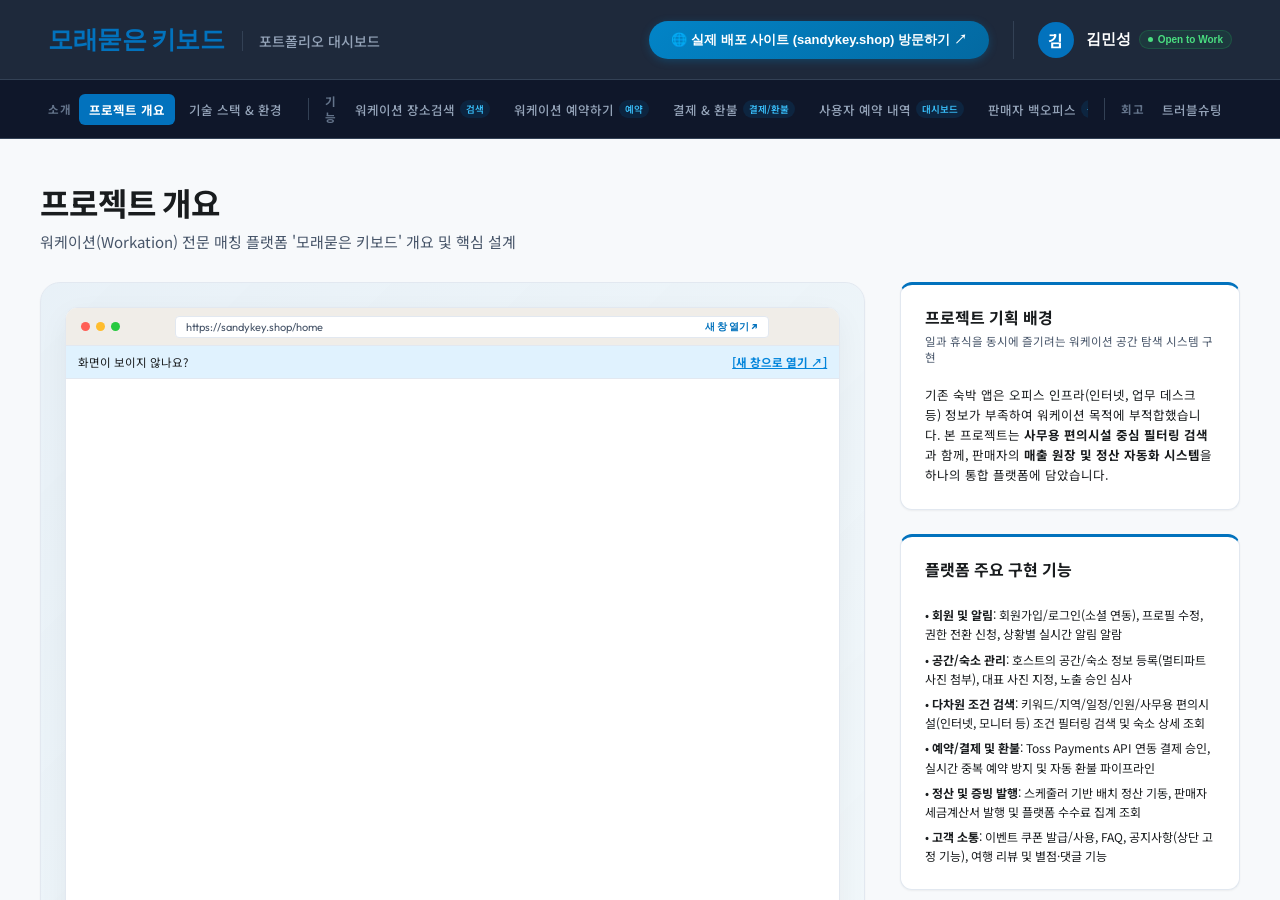
==== commit c2b89f10: "final-portfolio" ====
--- a/sandykey.html
+++ b/sandykey.html
@@ -1125,11 +1125,12 @@
         <div class="page-header">
           <h1 class="page-title">프로젝트 개요</h1>
           <p class="page-subtitle">
-            워케이션(Workation) 전문 매칭 플랫폼 '모래묻은 키보드' 개요 및 핵심 설계
+            워케이션(Workation) 전문 매칭 플랫폼 '모래묻은 키보드' 개요 및 핵심
+            설계
           </p>
         </div>
 
-        <div class="page-grid" style="grid-template-columns: 1.7fr 0.7fr;">
+        <div class="page-grid" style="grid-template-columns: 1.7fr 0.7fr">
           <!-- UI Mockup / Visual -->
           <div class="mockup-container">
             <div class="browser-frame">
@@ -1225,8 +1226,15 @@
               <div class="info-card-header">
                 <div>
                   <h3 class="info-card-title">프로젝트 기획 배경</h3>
-                  <p class="info-card-desc" style="font-size: 11.5px; line-height: 1.4; color: var(--text-secondary);">
-                    일과 휴식을 동시에 즐기려는 트렌드(워케이션)에 적합한 공간 탐색 시스템 구현
+                  <p
+                    class="info-card-desc"
+                    style="
+                      font-size: 11.5px;
+                      line-height: 1.4;
+                      color: var(--text-secondary);
+                    "
+                  >
+                    일과 휴식을 동시에 즐기려는 워케이션 공간 탐색 시스템 구현
                   </p>
                 </div>
               </div>
@@ -1238,7 +1246,11 @@
                   margin-top: 8px;
                 "
               >
-                기존 숙박 앱은 오피스 인프라(인터넷, 업무 데스크 등) 정보가 부족하여 워케이션 목적에 부적합했습니다. 본 프로젝트는 <strong>사무용 편의시설 중심 필터링 검색</strong>과 함께, 판매자의 <strong>매출 원장 및 정산 자동화 시스템</strong>을 하나의 통합 플랫폼에 담았습니다.
+                기존 숙박 앱은 오피스 인프라(인터넷, 업무 데스크 등) 정보가
+                부족하여 워케이션 목적에 부적합했습니다. 본 프로젝트는
+                <strong>사무용 편의시설 중심 필터링 검색</strong>과 함께,
+                판매자의 <strong>매출 원장 및 정산 자동화 시스템</strong>을
+                하나의 통합 플랫폼에 담았습니다.
               </div>
             </div>
 
@@ -1247,18 +1259,52 @@
               <div class="info-card-header">
                 <div>
                   <h3 class="info-card-title">플랫폼 주요 구현 기능</h3>
-                  <p class="info-card-desc" style="font-size: 11.5px; line-height: 1.4; color: var(--text-secondary);">
-                    워케이션 매칭을 위한 전체 핵심 기능 요약
-                  </p>
+                  <p
+                    class="info-card-desc"
+                    style="
+                      font-size: 11.5px;
+                      line-height: 1.4;
+                      color: var(--text-secondary);
+                    "
+                  ></p>
                 </div>
               </div>
-              <div style="font-size: 12px; line-height: 1.6; color: var(--text-color); margin-top: 8px; display: flex; flex-direction: column; gap: 6px;">
-                <div>• <strong>회원 및 알림</strong>: 회원가입/로그인(소셜 연동), 프로필 수정, 권한 전환 신청, 상황별 실시간 알림 알람</div>
-                <div>• <strong>공간/숙소 관리</strong>: 호스트의 공간/숙소 정보 등록(멀티파트 사진 첨부), 대표 사진 지정, 노출 승인 심사</div>
-                <div>• <strong>다차원 조건 검색</strong>: 키워드/지역/일정/인원/사무용 편의시설(인터넷, 모니터 등) 조건 필터링 검색 및 숙소 상세 조회</div>
-                <div>• <strong>예약/결제 및 환불</strong>: Toss Payments API 연동 결제 승인, 실시간 중복 예약 방지 및 자동 환불 파이프라인</div>
-                <div>• <strong>정산 및 증빙 발행</strong>: 스케줄러 기반 배치 정산 기동, 판매자 세금계산서 발행 및 플랫폼 수수료 집계 조회</div>
-                <div>• <strong>고객 소통</strong>: 이벤트 쿠폰 발급/사용, FAQ, 공지사항(상단 고정 기능), 여행 리뷰 및 별점·댓글 기능</div>
+              <div
+                style="
+                  font-size: 12px;
+                  line-height: 1.6;
+                  color: var(--text-color);
+                  margin-top: 8px;
+                  display: flex;
+                  flex-direction: column;
+                  gap: 6px;
+                "
+              >
+                <div>
+                  • <strong>회원 및 알림</strong>: 회원가입/로그인(소셜 연동),
+                  프로필 수정, 권한 전환 신청, 상황별 실시간 알림 알람
+                </div>
+                <div>
+                  • <strong>공간/숙소 관리</strong>: 호스트의 공간/숙소 정보
+                  등록(멀티파트 사진 첨부), 대표 사진 지정, 노출 승인 심사
+                </div>
+                <div>
+                  • <strong>다차원 조건 검색</strong>:
+                  키워드/지역/일정/인원/사무용 편의시설(인터넷, 모니터 등) 조건
+                  필터링 검색 및 숙소 상세 조회
+                </div>
+                <div>
+                  • <strong>예약/결제 및 환불</strong>: Toss Payments API 연동
+                  결제 승인, 실시간 중복 예약 방지 및 자동 환불 파이프라인
+                </div>
+                <div>
+                  • <strong>정산 및 증빙 발행</strong>: 스케줄러 기반 배치 정산
+                  기동, 판매자 세금계산서 발행 및 플랫폼 수수료 집계 조회
+                </div>
+                <div>
+                  • <strong>고객 소통</strong>: 이벤트 쿠폰 발급/사용, FAQ,
+                  공지사항(상단 고정 기능), 여행 리뷰 및 별점·댓글 기능
+                </div>
               </div>
             </div>
 
@@ -1267,17 +1313,52 @@
               <div class="info-card-header">
                 <div>
                   <h3 class="info-card-title">내가 담당한 구현 기능</h3>
-                  <p class="info-card-desc" style="font-size: 11.5px; line-height: 1.4; color: var(--text-secondary);">
-                    김민성 | 백엔드 비즈니스 로직 및 결제/정산 프로세스 핵심 구현
-                  </p>
+                  <p
+                    class="info-card-desc"
+                    style="
+                      font-size: 11.5px;
+                      line-height: 1.4;
+                      color: var(--text-secondary);
+                    "
+                  ></p>
                 </div>
               </div>
-              <div style="font-size: 12px; line-height: 1.6; color: var(--text-color); margin-top: 8px; display: flex; flex-direction: column; gap: 6px;">
-                <div>• <strong>예약 신청 및 검증</strong>: 날짜 선택 시 중복 예약 실시간 차단 검증, 투숙자 정보 입력 매핑, 지원서 첨부 및 예약 생성</div>
-                <div>• <strong>예약 내역 동적 필터링</strong>: 사용자 및 판매자별 예약 내역의 상태별/기간별/숙소별 동적 쿼리(QueryDSL) 리스트 및 상세 조회</div>
-                <div>• <strong>판매자 예약 관리 및 취소</strong>: 호스트의 신규 예약 승인(확정) 및 취소 처리, API 연동 자동 결제 환불 및 쿠폰 재활성화 파이프라인</div>
-                <div>• <strong>Toss Payments 연동</strong>: 클라이언트 결제 요청에 따른 토스페이먼츠 결제 승인 API(`/payment/confirm`) 백엔드 통합 연동</div>
-                <div>• <strong>정산 후 세금계산서 조회</strong>: 정산 완료 건에 대한 공급자/공급받는자 사업자 정보, 공급가액 및 세액 DTO 매핑 및 상세 조회</div>
+              <div
+                style="
+                  font-size: 12px;
+                  line-height: 1.6;
+                  color: var(--text-color);
+                  margin-top: 8px;
+                  display: flex;
+                  flex-direction: column;
+                  gap: 6px;
+                "
+              >
+                <div>
+                  • <strong>예약 신청 및 검증</strong>: 날짜 선택 시 중복 예약
+                  실시간 차단 검증, 투숙자 정보 입력 매핑, 지원서 첨부 및 예약
+                  생성
+                </div>
+                <div>
+                  • <strong>예약 내역 동적 필터링</strong>: 사용자 및 판매자별
+                  예약 내역의 상태별/기간별/숙소별 동적 쿼리(QueryDSL) 리스트 및
+                  상세 조회
+                </div>
+                <div>
+                  • <strong>판매자 예약 관리 및 취소</strong>: 호스트의 신규
+                  예약 승인(확정) 및 취소 처리, API 연동 자동 환불 및 쿠폰
+                  재활성화 파이프라인
+                </div>
+                <div>
+                  • <strong>Toss Payments 연동</strong>: 클라이언트 결제 요청에
+                  따른 토스페이먼츠 결제 승인 API(`/payment/confirm`) 백엔드
+                  통합 연동
+                </div>
+                <div>
+                  • <strong>정산 후 세금계산서 조회</strong>: 정산 완료 건에
+                  대한 공급자/공급받는자 사업자 정보, 공급가액 및 세액 DTO 매핑
+                  및 상세 조회
+                </div>
               </div>
             </div>
           </div>
@@ -1293,54 +1374,193 @@
           </p>
         </div>
 
-        <div style="max-width: 840px; margin: 0 auto; padding: 0 20px;">
+        <div style="max-width: 840px; margin: 0 auto; padding: 0 20px">
           <!-- Single Unified Card -->
-          <div class="info-card" style="margin-bottom: 0;">
-            <div class="info-card-header" style="border-bottom: 1px solid #e2e8f0; padding-bottom: 12px; margin-bottom: 16px;">
+          <div class="info-card" style="margin-bottom: 0">
+            <div
+              class="info-card-header"
+              style="
+                border-bottom: 1px solid #e2e8f0;
+                padding-bottom: 12px;
+                margin-bottom: 16px;
+              "
+            >
               <div>
-                <h3 class="info-card-title" style="font-size: 16px; color: var(--accent-blue);">사용기술 및 개발환경</h3>
-                <p class="info-card-desc">운영체제, 사용언어, 프레임워크, DB, 툴, 협업 및 연동 API</p>
+                <h3
+                  class="info-card-title"
+                  style="font-size: 16px; color: var(--accent-blue)"
+                >
+                  사용기술 및 개발환경
+                </h3>
+                <p class="info-card-desc">
+                  운영체제, 사용언어, 프레임워크, DB, 툴, 협업 및 연동 API
+                </p>
               </div>
             </div>
-            
-            <div style="display: grid; grid-template-columns: 1fr 1.1fr; gap: 32px;">
+
+            <div
+              style="display: grid; grid-template-columns: 1fr 1.1fr; gap: 32px"
+            >
               <!-- Left Column: Core Infrastructure -->
-              <div style="display: flex; flex-direction: column; gap: 14px;">
+              <div style="display: flex; flex-direction: column; gap: 14px">
                 <div>
-                  <strong style="color: var(--accent-blue); font-size: 13.5px; display: block; margin-bottom: 4px;">• 운영체제 (OS)</strong>
-                  <span style="color: var(--text-color); font-size: 12.5px; margin-left: 4px;">window OS, linux(ubuntu)</span>
-                </div>
-                <div style="border-top: 1px solid #f1f5f9; padding-top: 10px;">
-                  <strong style="color: var(--accent-blue); font-size: 13.5px; display: block; margin-bottom: 4px;">• 사용언어</strong>
-                  <span style="color: var(--text-color); font-size: 12.5px; margin-left: 4px;">Java, JavaScript, HTML5, CSS3</span>
-                </div>
-                <div style="border-top: 1px solid #f1f5f9; padding-top: 10px;">
-                  <strong style="color: var(--accent-blue); font-size: 13.5px; display: block; margin-bottom: 4px;">• FrameWork / Library</strong>
-                  <span style="color: var(--text-color); font-size: 12.5px; margin-left: 4px;">Spring Boot, MyBatis, React, JPA, Lombok</span>
-                </div>
-                <div style="border-top: 1px solid #f1f5f9; padding-top: 10px;">
-                  <strong style="color: var(--accent-blue); font-size: 13.5px; display: block; margin-bottom: 4px;">• DB (Database)</strong>
-                  <span style="color: var(--text-color); font-size: 12.5px; margin-left: 4px;">PostgreSQL</span>
+                  <strong
+                    style="
+                      color: var(--accent-blue);
+                      font-size: 13.5px;
+                      display: block;
+                      margin-bottom: 4px;
+                    "
+                    >• 운영체제 (OS)</strong
+                  >
+                  <span
+                    style="
+                      color: var(--text-color);
+                      font-size: 12.5px;
+                      margin-left: 4px;
+                    "
+                    >window OS, linux(ubuntu)</span
+                  >
+                </div>
+                <div style="border-top: 1px solid #f1f5f9; padding-top: 10px">
+                  <strong
+                    style="
+                      color: var(--accent-blue);
+                      font-size: 13.5px;
+                      display: block;
+                      margin-bottom: 4px;
+                    "
+                    >• 사용언어</strong
+                  >
+                  <span
+                    style="
+                      color: var(--text-color);
+                      font-size: 12.5px;
+                      margin-left: 4px;
+                    "
+                    >Java, JavaScript, HTML5, CSS3</span
+                  >
+                </div>
+                <div style="border-top: 1px solid #f1f5f9; padding-top: 10px">
+                  <strong
+                    style="
+                      color: var(--accent-blue);
+                      font-size: 13.5px;
+                      display: block;
+                      margin-bottom: 4px;
+                    "
+                    >• FrameWork / Library</strong
+                  >
+                  <span
+                    style="
+                      color: var(--text-color);
+                      font-size: 12.5px;
+                      margin-left: 4px;
+                    "
+                    >Spring Boot, React, JPA, Lombok, Gradle , QueryDSL , JWT
+                    ,Spring Security ,Redux Toolkit
+                  </span>
+                </div>
+                <div style="border-top: 1px solid #f1f5f9; padding-top: 10px">
+                  <strong
+                    style="
+                      color: var(--accent-blue);
+                      font-size: 13.5px;
+                      display: block;
+                      margin-bottom: 4px;
+                    "
+                    >• DB (Database)</strong
+                  >
+                  <span
+                    style="
+                      color: var(--text-color);
+                      font-size: 12.5px;
+                      margin-left: 4px;
+                    "
+                    >PostgreSQL</span
+                  >
                 </div>
               </div>
-              
+
               <!-- Right Column: Tools & Integration -->
-              <div style="display: flex; flex-direction: column; gap: 14px;">
+              <div style="display: flex; flex-direction: column; gap: 14px">
                 <div>
-                  <strong style="color: var(--accent-blue); font-size: 13.5px; display: block; margin-bottom: 4px;">• Tool (개발 도구)</strong>
-                  <span style="color: var(--text-color); font-size: 12.5px; margin-left: 4px;">VScode, SQL developer, DBeaver, PGadmin, postman, IntelliJ, swagger</span>
-                </div>
-                <div style="border-top: 1px solid #f1f5f9; padding-top: 10px;">
-                  <strong style="color: var(--accent-blue); font-size: 13.5px; display: block; margin-bottom: 4px;">• WAS (웹 서버)</strong>
-                  <span style="color: var(--text-color); font-size: 12.5px; margin-left: 4px;">Apache tomcat</span>
-                </div>
-                <div style="border-top: 1px solid #f1f5f9; padding-top: 10px;">
-                  <strong style="color: var(--accent-blue); font-size: 13.5px; display: block; margin-bottom: 4px;">• Collaboration (협업 환경)</strong>
-                  <span style="color: var(--text-color); font-size: 12.5px; margin-left: 4px;">Git(GitHub), SourceTree, Notion, figma, ERDcloud</span>
-                </div>
-                <div style="border-top: 1px solid #f1f5f9; padding-top: 10px;">
-                  <strong style="color: var(--accent-blue); font-size: 13.5px; display: block; margin-bottom: 4px;">• API (외부 연동)</strong>
-                  <span style="color: var(--text-color); font-size: 12.5px; margin-left: 4px;">tosspaymentsAPi</span>
+                  <strong
+                    style="
+                      color: var(--accent-blue);
+                      font-size: 13.5px;
+                      display: block;
+                      margin-bottom: 4px;
+                    "
+                    >• Tool (개발 도구)</strong
+                  >
+                  <span
+                    style="
+                      color: var(--text-color);
+                      font-size: 12.5px;
+                      margin-left: 4px;
+                    "
+                    >VScode, SQL developer, DBeaver, PGadmin, postman, IntelliJ,
+                    swagger</span
+                  >
+                </div>
+                <div style="border-top: 1px solid #f1f5f9; padding-top: 10px">
+                  <strong
+                    style="
+                      color: var(--accent-blue);
+                      font-size: 13.5px;
+                      display: block;
+                      margin-bottom: 4px;
+                    "
+                    >• WAS (웹 서버)</strong
+                  >
+                  <span
+                    style="
+                      color: var(--text-color);
+                      font-size: 12.5px;
+                      margin-left: 4px;
+                    "
+                    >Apache tomcat</span
+                  >
+                </div>
+                <div style="border-top: 1px solid #f1f5f9; padding-top: 10px">
+                  <strong
+                    style="
+                      color: var(--accent-blue);
+                      font-size: 13.5px;
+                      display: block;
+                      margin-bottom: 4px;
+                    "
+                    >• Collaboration (협업 환경)</strong
+                  >
+                  <span
+                    style="
+                      color: var(--text-color);
+                      font-size: 12.5px;
+                      margin-left: 4px;
+                    "
+                    >Git(GitHub), SourceTree, Notion, figma, ERDcloud ,
+                    swagger</span
+                  >
+                </div>
+                <div style="border-top: 1px solid #f1f5f9; padding-top: 10px">
+                  <strong
+                    style="
+                      color: var(--accent-blue);
+                      font-size: 13.5px;
+                      display: block;
+                      margin-bottom: 4px;
+                    "
+                    >• API (외부 연동)</strong
+                  >
+                  <span
+                    style="
+                      color: var(--text-color);
+                      font-size: 12.5px;
+                      margin-left: 4px;
+                    "
+                    >tosspaymentsAPi</span
+                  >
                 </div>
               </div>
             </div>
@@ -2986,9 +3206,9 @@
             <div class="info-card">
               <div class="info-card-header">
                 <div>
-                  <h3 class="info-card-title">1. 중복 예약 실시간 차단 검증</h3>
+                  <h3 class="info-card-title">1. 중복 예약 검증</h3>
                   <p class="info-card-desc">
-                    트랜잭션 고립 레벨에 기초한 객실 예약 중복 체크
+                    이미 예약된 날짜를 호출하여 중복선택 을 방지
                   </p>
                 </div>
                 <button
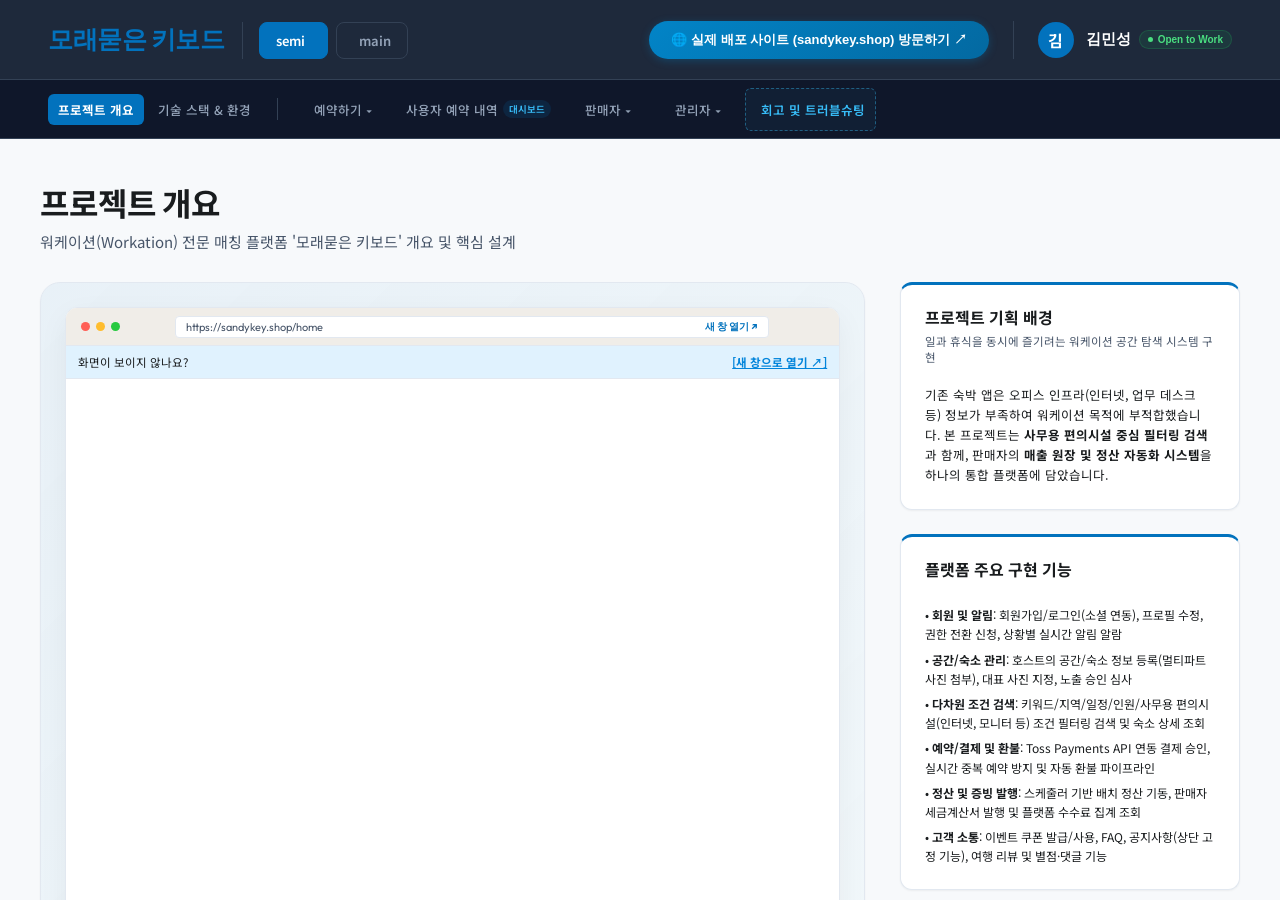
==== commit 690937d6: "portFolio_update" ====
--- a/sandykey.html
+++ b/sandykey.html
@@ -108,7 +108,7 @@
         height: 58px;
         display: flex;
         align-items: center;
-        overflow-x: auto;
+        overflow: visible;
       }
 
       .header-bottom::-webkit-scrollbar {
@@ -205,6 +205,74 @@
         font-weight: 700;
       }
 
+      /* Dropdown submenus */
+      .dropdown {
+        position: relative;
+        display: inline-block;
+      }
+      .dropdown-trigger {
+        padding: 6px 10px;
+        border-radius: 6px;
+        font-size: 12.5px;
+        font-weight: 500;
+        color: #94a3b8;
+        cursor: pointer;
+        transition: all 0.2s ease;
+        white-space: nowrap;
+        display: flex;
+        align-items: center;
+        gap: 5px;
+      }
+      .dropdown:hover .dropdown-trigger {
+        background-color: rgba(2, 114, 189, 0.1);
+        color: #ffffff;
+      }
+      .dropdown:has(li.active) .dropdown-trigger {
+        background-color: var(--accent-green);
+        color: #ffffff;
+        font-weight: 700;
+      }
+      .dropdown-menu {
+        display: none;
+        position: absolute;
+        top: 100%;
+        left: 0;
+        background-color: #0f172a;
+        border: 1px solid #1e293b;
+        border-radius: 6px;
+        box-shadow: 0 10px 15px -3px rgba(0, 0, 0, 0.5);
+        z-index: 1000;
+        min-width: 180px;
+        padding: 6px 0 !important;
+        margin-top: 4px;
+        flex-direction: column !important;
+        gap: 2px !important;
+      }
+      .dropdown:hover .dropdown-menu {
+        display: flex;
+      }
+      .dropdown-menu li {
+        padding: 8px 12px !important;
+        border-radius: 0 !important;
+        font-size: 12px !important;
+        color: #94a3b8 !important;
+        background: transparent !important;
+        width: 100%;
+        box-sizing: border-box;
+        display: flex !important;
+        justify-content: space-between;
+        align-items: center;
+      }
+      .dropdown-menu li:hover {
+        background-color: rgba(2, 114, 189, 0.15) !important;
+        color: #ffffff !important;
+      }
+      .dropdown-menu li.active {
+        background-color: rgba(255, 255, 255, 0.1) !important;
+        color: var(--accent-green) !important;
+        font-weight: 700;
+      }
+
       nav li .badge {
         font-size: 9.5px;
         background-color: rgba(2, 114, 189, 0.15);
@@ -217,6 +285,26 @@
       nav li.active .badge {
         background-color: rgba(255, 255, 255, 0.2);
         color: #ffffff;
+      }
+
+      nav li.nav-troubleshoot {
+        border: 1px dashed rgba(56, 189, 248, 0.4);
+        background-color: rgba(56, 189, 248, 0.05);
+        color: #38bdf8;
+        font-weight: 600;
+        padding: 5px 10px;
+      }
+
+      nav li.nav-troubleshoot:hover {
+        background-color: rgba(56, 189, 248, 0.15);
+        color: #ffffff;
+      }
+
+      nav li.nav-troubleshoot.active {
+        background-color: var(--accent-green);
+        border-color: var(--accent-green);
+        color: #ffffff;
+        font-weight: 700;
       }
 
       /* Main Content Styling */
@@ -361,6 +449,9 @@
         flex-direction: column;
         box-shadow: var(--shadow-card);
         transition: all 0.25s ease;
+      }
+      .info-card:has(.toggle-code-btn) {
+        cursor: pointer;
       }
       .info-card:hover {
         box-shadow: var(--shadow-card-hover);
@@ -944,7 +1035,71 @@
               margin-top: 2px;
             "
           >
-            포트폴리오 대시보드
+            <div
+              class="card-footer"
+              style="display: flex; gap: 8px; align-items: center"
+            >
+              <a
+                href="./semi.html"
+                class="btn primary"
+                style="
+                  text-decoration: none;
+                  display: inline-flex;
+                  align-items: center;
+                  gap: 6px;
+                  padding: 8px 16px;
+                  border-radius: 8px;
+                  font-size: 13px;
+                  font-weight: 600;
+                  background-color: var(--accent-green);
+                  color: #ffffff;
+                  border: 1px solid var(--accent-green);
+                  transition: all 0.2s;
+                "
+                onmouseover="
+                  this.style.backgroundColor = 'var(--accent-green-hover)';
+                  this.style.borderColor = 'var(--accent-green-hover)';
+                "
+                onmouseout="
+                  this.style.backgroundColor = 'var(--accent-green)';
+                  this.style.borderColor = 'var(--accent-green)';
+                "
+              >
+                <span>semi</span>
+                <i class="fa-solid fa-arrow-right"></i>
+              </a>
+              <a
+                href="./index.html"
+                class="btn"
+                style="
+                  text-decoration: none;
+                  display: inline-flex;
+                  align-items: center;
+                  gap: 6px;
+                  padding: 8px 16px;
+                  border-radius: 8px;
+                  font-size: 13px;
+                  font-weight: 600;
+                  background-color: transparent;
+                  color: #94a3b8;
+                  border: 1px solid #334155;
+                  transition: all 0.2s;
+                "
+                onmouseover="
+                  this.style.color = '#ffffff';
+                  this.style.borderColor = '#475569';
+                  this.style.backgroundColor = 'rgba(255,255,255,0.05)';
+                "
+                onmouseout="
+                  this.style.color = '#94a3b8';
+                  this.style.borderColor = '#334155';
+                  this.style.backgroundColor = 'transparent';
+                "
+              >
+                <i class="fa-solid fa-house"></i>
+                <span>main</span>
+              </a>
+            </div>
           </div>
         </div>
 
@@ -1056,7 +1211,6 @@
         <nav>
           <!-- Category 1: 소개 -->
           <div class="nav-group">
-            <span class="nav-group-title">소개</span>
             <ul>
               <li onclick="showPage('overview', this)" class="active">
                 프로젝트 개요
@@ -1070,48 +1224,62 @@
           ></div>
 
           <!-- Category 2: 기능 -->
-          <div class="nav-group" style="flex: 1; overflow-x: auto">
-            <span class="nav-group-title">기능</span>
+          <div class="nav-group" style="flex: 1; overflow-x: visible">
             <ul>
-              <li onclick="showPage('search', this)">
-                워케이션 장소검색 <span class="badge">검색</span>
+              <!-- 예약하기 Dropdown -->
+              <li class="dropdown">
+                <span class="dropdown-trigger">예약하기 ▾</span>
+                <ul class="dropdown-menu">
+                  <li onclick="showPage('search', this)">
+                    워케이션 장소검색 <span class="badge">검색</span>
+                  </li>
+                  <li onclick="showPage('reservation', this)">
+                    워케이션 예약하기 <span class="badge">예약</span>
+                  </li>
+                  <li onclick="showPage('payment-refund', this)">
+                    결제 & 환불 <span class="badge">결제/환불</span>
+                  </li>
+                </ul>
               </li>
-              <li onclick="showPage('reservation', this)">
-                워케이션 예약하기 <span class="badge">예약</span>
-              </li>
-              <li onclick="showPage('payment-refund', this)">
-                결제 & 환불 <span class="badge">결제/환불</span>
-              </li>
+
               <li onclick="showPage('user-dashboard', this)">
                 사용자 예약 내역 <span class="badge">대시보드</span>
               </li>
-              <li onclick="showPage('seller-backoffice', this)">
-                판매자 백오피스 <span class="badge">승인/거절</span>
+
+              <!-- 판매자 Dropdown -->
+              <li class="dropdown">
+                <span class="dropdown-trigger">판매자 ▾</span>
+                <ul class="dropdown-menu">
+                  <li onclick="showPage('seller-backoffice', this)">
+                    판매자 백오피스 <span class="badge">승인/거절</span>
+                  </li>
+                  <li onclick="showPage('seller-sales', this)">
+                    판매자 매출 관리 <span class="badge">매출</span>
+                  </li>
+                  <li onclick="showPage('seller-settlement', this)">
+                    판매자 정산 관리 <span class="badge">정산</span>
+                  </li>
+                </ul>
               </li>
-              <li onclick="showPage('seller-sales', this)">
-                판매자 매출 관리 <span class="badge">매출</span>
+
+              <!-- 관리자 Dropdown -->
+              <li class="dropdown">
+                <span class="dropdown-trigger">관리자 ▾</span>
+                <ul class="dropdown-menu">
+                  <li onclick="showPage('admin-control', this)">
+                    관리자 예약 관리 <span class="badge">관제</span>
+                  </li>
+                  <li onclick="showPage('admin-financial', this)">
+                    관리자 매출 정산 <span class="badge">재무</span>
+                  </li>
+                </ul>
               </li>
-              <li onclick="showPage('seller-settlement', this)">
-                판매자 정산 관리 <span class="badge">정산</span>
+
+              <!-- 회고 및 트러블슈팅 -->
+              <li onclick="showPage('troubleshooting', this)" class="nav-troubleshoot">
+                <i class="fa-solid fa-screwdriver-wrench"></i>
+                <span>회고 및 트러블슈팅</span>
               </li>
-              <li onclick="showPage('admin-control', this)">
-                관리자 예약 관리 <span class="badge">관제</span>
-              </li>
-              <li onclick="showPage('admin-financial', this)">
-                관리자 매출 정산 <span class="badge">재무</span>
-              </li>
-            </ul>
-          </div>
-
-          <div
-            style="width: 1px; height: 22px; background-color: #334155"
-          ></div>
-
-          <!-- Category 3: 회고 -->
-          <div class="nav-group">
-            <span class="nav-group-title">회고</span>
-            <ul>
-              <li onclick="showPage('troubleshooting', this)">트러블슈팅</li>
             </ul>
           </div>
         </nav>
@@ -1580,496 +1748,18 @@
         <div class="page-grid">
           <!-- UI Mockup -->
           <div class="mockup-container">
-            <div class="browser-frame">
-              <div class="browser-header">
-                <div class="browser-dots">
-                  <div class="browser-dot red"></div>
-                  <div class="browser-dot yellow"></div>
-                  <div class="browser-dot green"></div>
-                </div>
-                <div
-                  class="browser-address"
-                  style="
-                    display: flex;
-                    justify-content: space-between;
-                    align-items: center;
-                    width: 80%;
-                    padding: 0 10px;
-                  "
-                >
-                  <span
-                    style="
-                      overflow: hidden;
-                      text-overflow: ellipsis;
-                      white-space: nowrap;
-                    "
-                    >https://sandykey.shop/resv/destination</span
-                  >
-                  <a
-                    href="https://sandykey.shop/resv/destination"
-                    target="_blank"
-                    style="
-                      color: var(--accent-green);
-                      text-decoration: none;
-                      font-size: 10px;
-                      font-weight: bold;
-                      margin-left: 5px;
-                    "
-                    >새 창 열기 ↗</a
-                  >
-                </div>
-              </div>
-              <div
-                class="browser-content"
-                style="
-                  padding: 24px;
-                  background-color: #f7f9fb;
-                  min-height: 480px;
-                  display: flex;
-                  flex-direction: column;
-                  gap: 20px;
-                  text-align: left;
-                  font-family: sans-serif;
-                  overflow-y: auto;
-                "
-              >
-                <!-- Search Dashboard title -->
-                <div style="margin-bottom: 5px">
-                  <h3
-                    style="
-                      font-size: 16px;
-                      font-weight: 700;
-                      color: #1e293b;
-                      font-family: sans-serif;
-                      display: flex;
-                      align-items: center;
-                      gap: 6px;
-                      margin-bottom: 4px;
-                    "
-                  >
-                    워케이션 공간 맞춤 검색
-                  </h3>
-                  <p
-                    style="
-                      font-size: 11.5px;
-                      color: #64748b;
-                      margin-top: 3px;
-                      font-family: sans-serif;
-                      line-height: 1.4;
-                    "
-                  >
-                    원하는 작업 공간 인프라와 지역, 일정을 선택하여 최적의
-                    목적지를 찾아보세요.
-                  </p>
-                </div>
-
-                <!-- Filter Container Mockup (DestinationPage.jsx) -->
-                <div
-                  style="
-                    background: #ffffff;
-                    border-radius: 12px;
-                    padding: 20px;
-                    box-shadow: 0 4px 12px rgba(0, 0, 0, 0.04);
-                    border: 1px solid #e2e8f0;
-                    display: flex;
-                    flex-direction: column;
-                    gap: 16px;
-                  "
-                >
-                  <!-- 1. Search Form (Keyword & Dates) -->
-                  <div style="display: flex; gap: 8px; flex-wrap: wrap">
-                    <input
-                      type="text"
-                      placeholder="공간 명칭이나 키워드를 검색하세요..."
-                      value="고성능 오피스"
-                      style="
-                        flex: 1.8;
-                        min-width: 160px;
-                        height: 44px;
-                        padding: 0 14px;
-                        border: 1px solid #cbd5e1;
-                        border-radius: 6px;
-                        font-size: 13px;
-                        outline: none;
-                        transition: border-color 0.2s;
-                      "
-                      onfocus="this.style.borderColor = 'var(--accent-green)'"
-                      onblur="this.style.borderColor = '#cbd5e1'"
-                    />
-
-                    <input
-                      type="text"
-                      placeholder="체크인 날짜"
-                      value="2026-06-20"
-                      style="
-                        flex: 1;
-                        min-width: 100px;
-                        height: 44px;
-                        padding: 0 12px;
-                        border: 1px solid #cbd5e1;
-                        border-radius: 6px;
-                        font-size: 12.5px;
-                        outline: none;
-                        background: #ffffff;
-                      "
-                      onfocus="this.style.borderColor = 'var(--accent-green)'"
-                      onblur="this.style.borderColor = '#cbd5e1'"
-                    />
-
-                    <input
-                      type="text"
-                      placeholder="체크아웃 날짜"
-                      value="2026-06-25"
-                      style="
-                        flex: 1;
-                        min-width: 100px;
-                        height: 44px;
-                        padding: 0 12px;
-                        border: 1px solid #cbd5e1;
-                        border-radius: 6px;
-                        font-size: 12.5px;
-                        outline: none;
-                        background: #ffffff;
-                      "
-                      onfocus="this.style.borderColor = 'var(--accent-green)'"
-                      onblur="this.style.borderColor = '#cbd5e1'"
-                    />
-
-                    <button
-                      style="
-                        background: var(--accent-green);
-                        color: #ffffff;
-                        font-weight: 700;
-                        border-radius: 6px;
-                        padding: 0 20px;
-                        height: 44px;
-                        font-size: 13px;
-                        cursor: pointer;
-                        transition: background 0.2s;
-                        border: none;
-                      "
-                      onmouseover="
-                        this.style.background = 'var(--accent-green-hover)'
-                      "
-                      onmouseout="this.style.background = 'var(--accent-green)'"
-                      onclick="alert('필터 검색이 적용되었습니다!')"
-                    >
-                      검색
-                    </button>
-                  </div>
-
-                  <!-- 2. Facilities Filter -->
-                  <div>
-                    <h4
-                      style="
-                        font-size: 11.5px;
-                        font-weight: 600;
-                        color: #475569;
-                        margin-bottom: 8px;
-                        font-family: sans-serif;
-                      "
-                    >
-                      작업 인프라 편의시설
-                    </h4>
-                    <div
-                      style="display: flex; gap: 6px; flex-wrap: wrap"
-                      id="mock-arcade-group"
-                    >
-                      <button
-                        onclick="toggleMockFilter(this)"
-                        class="mock-filter-btn active"
-                        style="
-                          padding: 6px 12px;
-                          border-radius: 16px;
-                          font-size: 11.5px;
-                          font-weight: 500;
-                          font-family: sans-serif;
-                          cursor: pointer;
-                          border: 1px solid var(--accent-green);
-                          background: var(--accent-green);
-                          color: #ffffff;
-                          transition: all 0.2s;
-                          outline: none;
-                        "
-                      >
-                        고성능 와이파이
-                      </button>
-                      <button
-                        onclick="toggleMockFilter(this)"
-                        class="mock-filter-btn"
-                        style="
-                          padding: 6px 12px;
-                          border-radius: 16px;
-                          font-size: 11.5px;
-                          font-weight: 500;
-                          font-family: sans-serif;
-                          cursor: pointer;
-                          border: 1px solid #e2e8f0;
-                          background: #ffffff;
-                          color: #475569;
-                          transition: all 0.2s;
-                          outline: none;
-                        "
-                      >
-                        ️ 4K 듀얼 모니터
-                      </button>
-                      <button
-                        onclick="toggleMockFilter(this)"
-                        class="mock-filter-btn active"
-                        style="
-                          padding: 6px 12px;
-                          border-radius: 16px;
-                          font-size: 11.5px;
-                          font-weight: 500;
-                          font-family: sans-serif;
-                          cursor: pointer;
-                          border: 1px solid var(--accent-green);
-                          background: var(--accent-green);
-                          color: #ffffff;
-                          transition: all 0.2s;
-                          outline: none;
-                        "
-                      >
-                        ️ 공유 오피스 지원
-                      </button>
-                      <button
-                        onclick="toggleMockFilter(this)"
-                        class="mock-filter-btn"
-                        style="
-                          padding: 6px 12px;
-                          border-radius: 16px;
-                          font-size: 11.5px;
-                          font-weight: 500;
-                          font-family: sans-serif;
-                          cursor: pointer;
-                          border: 1px solid #e2e8f0;
-                          background: #ffffff;
-                          color: #475569;
-                          transition: all 0.2s;
-                          outline: none;
-                        "
-                      >
-                        24H 프리 스낵바
-                      </button>
-                      <button
-                        onclick="toggleMockFilter(this)"
-                        class="mock-filter-btn"
-                        style="
-                          padding: 6px 12px;
-                          border-radius: 16px;
-                          font-size: 11.5px;
-                          font-weight: 500;
-                          font-family: sans-serif;
-                          cursor: pointer;
-                          border: 1px solid #e2e8f0;
-                          background: #ffffff;
-                          color: #475569;
-                          transition: all 0.2s;
-                          outline: none;
-                        "
-                      >
-                        방음 화상전화 부스
-                      </button>
-                    </div>
-                  </div>
-
-                  <!-- 3. Area Filter -->
-                  <div>
-                    <h4
-                      style="
-                        font-size: 11.5px;
-                        font-weight: 600;
-                        color: #475569;
-                        margin-bottom: 8px;
-                        font-family: sans-serif;
-                      "
-                    >
-                      지역 선택
-                    </h4>
-                    <div
-                      style="display: flex; gap: 6px; flex-wrap: wrap"
-                      id="mock-area-group"
-                    >
-                      <button
-                        onclick="toggleMockArea(this, '')"
-                        class="mock-area-btn"
-                        style="
-                          padding: 6px 14px;
-                          border-radius: 20px;
-                          font-size: 11.5px;
-                          font-weight: 500;
-                          font-family: sans-serif;
-                          cursor: pointer;
-                          border: 1px solid #e2e8f0;
-                          background: #ffffff;
-                          color: #475569;
-                          transition: all 0.2s;
-                          outline: none;
-                        "
-                      >
-                        전체
-                      </button>
-                      <button
-                        onclick="toggleMockArea(this, 'SEOUL')"
-                        class="mock-area-btn"
-                        style="
-                          padding: 6px 14px;
-                          border-radius: 20px;
-                          font-size: 11.5px;
-                          font-weight: 500;
-                          font-family: sans-serif;
-                          cursor: pointer;
-                          border: 1px solid #e2e8f0;
-                          background: #ffffff;
-                          color: #475569;
-                          transition: all 0.2s;
-                          outline: none;
-                        "
-                      >
-                        서울
-                      </button>
-                      <button
-                        onclick="toggleMockArea(this, 'GYEONGGI')"
-                        class="mock-area-btn"
-                        style="
-                          padding: 6px 14px;
-                          border-radius: 20px;
-                          font-size: 11.5px;
-                          font-weight: 500;
-                          font-family: sans-serif;
-                          cursor: pointer;
-                          border: 1px solid #e2e8f0;
-                          background: #ffffff;
-                          color: #475569;
-                          transition: all 0.2s;
-                          outline: none;
-                        "
-                      >
-                        경기
-                      </button>
-                      <button
-                        onclick="toggleMockArea(this, 'GANGWON')"
-                        class="mock-area-btn active"
-                        style="
-                          padding: 6px 14px;
-                          border-radius: 20px;
-                          font-size: 11.5px;
-                          font-weight: 500;
-                          font-family: sans-serif;
-                          cursor: pointer;
-                          border: 1px solid var(--accent-green);
-                          background: var(--accent-green);
-                          color: #ffffff;
-                          transition: all 0.2s;
-                          outline: none;
-                        "
-                      >
-                        강원
-                      </button>
-                      <button
-                        onclick="toggleMockArea(this, 'JEJU')"
-                        class="mock-area-btn"
-                        style="
-                          padding: 6px 14px;
-                          border-radius: 20px;
-                          font-size: 11.5px;
-                          font-weight: 500;
-                          font-family: sans-serif;
-                          cursor: pointer;
-                          border: 1px solid #e2e8f0;
-                          background: #ffffff;
-                          color: #475569;
-                          transition: all 0.2s;
-                          outline: none;
-                        "
-                      >
-                        제주
-                      </button>
-                      <button
-                        onclick="toggleMockArea(this, 'GYEONGNAM')"
-                        class="mock-area-btn"
-                        style="
-                          padding: 6px 14px;
-                          border-radius: 20px;
-                          font-size: 11.5px;
-                          font-weight: 500;
-                          font-family: sans-serif;
-                          cursor: pointer;
-                          border: 1px solid #e2e8f0;
-                          background: #ffffff;
-                          color: #475569;
-                          transition: all 0.2s;
-                          outline: none;
-                        "
-                      >
-                        경남
-                      </button>
-                      <button
-                        onclick="toggleMockArea(this, 'JEONNAM')"
-                        class="mock-area-btn"
-                        style="
-                          padding: 6px 14px;
-                          border-radius: 20px;
-                          font-size: 11.5px;
-                          font-weight: 500;
-                          font-family: sans-serif;
-                          cursor: pointer;
-                          border: 1px solid #e2e8f0;
-                          background: #ffffff;
-                          color: #475569;
-                          transition: all 0.2s;
-                          outline: none;
-                        "
-                      >
-                        전남
-                      </button>
-                    </div>
-                  </div>
-                </div>
-
-                <!-- Small visual hint to search results -->
-                <div
-                  style="
-                    background: #ffffff;
-                    border-radius: 8px;
-                    border: 1px solid #e2e8f0;
-                    padding: 12px;
-                    display: flex;
-                    align-items: center;
-                    justify-content: space-between;
-                    font-size: 12px;
-                    color: #475569;
-                    margin-top: auto;
-                  "
-                >
-                  <span>
-                    선택 조건 매칭 결과:
-                    <strong
-                      style="color: var(--accent-green)"
-                      id="mock-match-count"
-                      >12개</strong
-                    >의 오피스 공간</span
-                  >
-                  <button
-                    style="
-                      background: none;
-                      border: none;
-                      color: var(--accent-green);
-                      font-weight: bold;
-                      cursor: pointer;
-                      font-size: 11px;
-                    "
-                    onclick="
-                      alert(
-                        '실제 상세 장소검색 페이지에서 지도를 클릭하여 연동 검색할 수 있습니다.',
-                      )
-                    "
-                  >
-                    지도 뷰 보기 &rarr;
-                  </button>
-                </div>
-              </div>
-            </div>
+            <img
+              src="img/search_list.png"
+              alt="워케이션 장소검색"
+              style="
+                width: 100%;
+                height: auto;
+                border-radius: 12px;
+                border: 1px solid var(--border-color);
+                box-shadow: var(--shadow-card);
+                display: block;
+              "
+            />
           </div>
 
           <!-- Code & Explanations -->
@@ -2246,959 +1936,18 @@
         <div class="page-grid">
           <!-- UI Mockup -->
           <div class="mockup-container">
-            <div class="browser-frame" style="position: relative">
-              <!-- Toss Payments Modal Overlay inside Reservation Page -->
-              <div
-                id="toss-payment-modal"
-                style="
-                  display: none;
-                  position: absolute;
-                  top: 0;
-                  left: 0;
-                  width: 100%;
-                  height: 100%;
-                  background: rgba(0, 0, 0, 0.5);
-                  z-index: 1000;
-                  justify-content: center;
-                  align-items: center;
-                  border-radius: 12px;
-                  padding: 10px;
-                "
-              >
-                <div
-                  style="
-                    position: relative;
-                    width: 100%;
-                    max-width: 540px;
-                    background: #fff;
-                    border-radius: 12px;
-                    overflow: hidden;
-                    box-shadow: 0 4px 20px rgba(0, 0, 0, 0.2);
-                    display: flex;
-                    height: 420px;
-                  "
-                >
-                  <!-- Left panel (Options) -->
-                  <div
-                    style="
-                      flex: 1.4;
-                      padding: 20px;
-                      display: flex;
-                      flex-direction: column;
-                      overflow-y: auto;
-                      text-align: left;
-                    "
-                  >
-                    <h3
-                      style="
-                        font-size: 15px;
-                        font-weight: 700;
-                        color: #191f28;
-                        margin-bottom: 15px;
-                        letter-spacing: -0.3px;
-                        font-family: sans-serif;
-                      "
-                    >
-                      결제 방법을 선택해주세요
-                    </h3>
-
-                    <!-- Easy Payment Section -->
-                    <div style="margin-bottom: 16px">
-                      <h4
-                        style="
-                          font-size: 10px;
-                          font-weight: 600;
-                          color: #8b95a1;
-                          text-transform: uppercase;
-                          margin-bottom: 8px;
-                          font-family: sans-serif;
-                        "
-                      >
-                        간편결제
-                      </h4>
-                      <div
-                        style="
-                          display: grid;
-                          grid-template-columns: repeat(3, 1fr);
-                          gap: 6px;
-                        "
-                      >
-                        <!-- KakaoPay (Selected by default) -->
-                        <div
-                          onclick="confirmTossCheckoutFromModal()"
-                          onmouseover="this.style.background = '#FFE000'"
-                          onmouseout="this.style.background = '#FFE500'"
-                          style="
-                            background: #ffe500;
-                            border-radius: 6px;
-                            padding: 8px 4px;
-                            text-align: center;
-                            cursor: pointer;
-                            transition: all 0.2s;
-                            display: flex;
-                            flex-direction: column;
-                            align-items: center;
-                            justify-content: center;
-                            gap: 2px;
-                          "
-                        >
-                          <span
-                            style="
-                              font-weight: 800;
-                              font-size: 11px;
-                              color: #191f28;
-                              font-family: sans-serif;
-                            "
-                            >kakaopay</span
-                          >
-                          <span
-                            style="
-                              font-size: 9px;
-                              font-weight: 600;
-                              color: #191f28;
-                              font-family: sans-serif;
-                            "
-                            >카카오페이</span
-                          >
-                        </div>
-                        <!-- SSGPAY -->
-                        <div
-                          onclick="confirmTossCheckoutFromModal()"
-                          onmouseover="this.style.background = '#E5E8EB'"
-                          onmouseout="this.style.background = '#F2F4F6'"
-                          style="
-                            background: #f2f4f6;
-                            border-radius: 6px;
-                            padding: 8px 4px;
-                            text-align: center;
-                            cursor: pointer;
-                            transition: all 0.2s;
-                            display: flex;
-                            flex-direction: column;
-                            align-items: center;
-                            justify-content: center;
-                            gap: 2px;
-                          "
-                        >
-                          <span
-                            style="
-                              font-weight: 800;
-                              font-size: 11px;
-                              color: #f02424;
-                              font-family: sans-serif;
-                            "
-                            >SSG<span style="color: #191f28">PAY</span></span
-                          >
-                          <span
-                            style="
-                              font-size: 9px;
-                              font-weight: 500;
-                              color: #4e5968;
-                              font-family: sans-serif;
-                            "
-                            >SSG페이</span
-                          >
-                        </div>
-                        <!-- PAYCO -->
-                        <div
-                          onclick="confirmTossCheckoutFromModal()"
-                          onmouseover="this.style.background = '#E5E8EB'"
-                          onmouseout="this.style.background = '#F2F4F6'"
-                          style="
-                            background: #f2f4f6;
-                            border-radius: 6px;
-                            padding: 8px 4px;
-                            text-align: center;
-                            cursor: pointer;
-                            transition: all 0.2s;
-                            display: flex;
-                            flex-direction: column;
-                            align-items: center;
-                            justify-content: center;
-                            gap: 2px;
-                          "
-                        >
-                          <span
-                            style="
-                              font-weight: 800;
-                              font-size: 11px;
-                              color: #eb0029;
-                              font-family: sans-serif;
-                            "
-                            >PAYCO</span
-                          >
-                          <span
-                            style="
-                              font-size: 9px;
-                              font-weight: 500;
-                              color: #4e5968;
-                              font-family: sans-serif;
-                            "
-                            >페이코</span
-                          >
-                        </div>
-                      </div>
-                    </div>
-
-                    <!-- Cards Section -->
-                    <div>
-                      <h4
-                        style="
-                          font-size: 10px;
-                          font-weight: 600;
-                          color: #8b95a1;
-                          text-transform: uppercase;
-                          margin-bottom: 8px;
-                          font-family: sans-serif;
-                        "
-                      >
-                        신용·체크카드
-                      </h4>
-                      <div
-                        style="
-                          display: grid;
-                          grid-template-columns: repeat(3, 1fr);
-                          gap: 6px;
-                        "
-                      >
-                        <!-- Shinhan -->
-                        <div
-                          onclick="confirmTossCheckoutFromModal()"
-                          onmouseover="this.style.background = '#E5E8EB'"
-                          onmouseout="this.style.background = '#F2F4F6'"
-                          style="
-                            background: #f2f4f6;
-                            border-radius: 6px;
-                            padding: 8px 2px;
-                            text-align: center;
-                            cursor: pointer;
-                            display: flex;
-                            flex-direction: column;
-                            align-items: center;
-                            gap: 2px;
-                            transition: all 0.2s;
-                          "
-                        >
-                          <div
-                            style="
-                              width: 14px;
-                              height: 14px;
-                              background: #0046ff;
-                              border-radius: 50%;
-                              color: #fff;
-                              font-size: 8px;
-                              font-weight: bold;
-                              display: flex;
-                              align-items: center;
-                              justify-content: center;
-                              font-family: sans-serif;
-                            "
-                          >
-                            S
-                          </div>
-                          <span
-                            style="
-                              font-size: 10px;
-                              font-weight: 500;
-                              color: #333d4b;
-                              font-family: sans-serif;
-                            "
-                            >신한</span
-                          >
-                        </div>
-                        <!-- Hana -->
-                        <div
-                          onclick="confirmTossCheckoutFromModal()"
-                          onmouseover="this.style.background = '#E5E8EB'"
-                          onmouseout="this.style.background = '#F2F4F6'"
-                          style="
-                            background: #f2f4f6;
-                            border-radius: 6px;
-                            padding: 8px 2px;
-                            text-align: center;
-                            cursor: pointer;
-                            display: flex;
-                            flex-direction: column;
-                            align-items: center;
-                            gap: 2px;
-                            transition: all 0.2s;
-                          "
-                        >
-                          <div
-                            style="
-                              width: 14px;
-                              height: 14px;
-                              background: #008485;
-                              border-radius: 50%;
-                              color: #fff;
-                              font-size: 8px;
-                              font-weight: bold;
-                              display: flex;
-                              align-items: center;
-                              justify-content: center;
-                              font-family: sans-serif;
-                            "
-                          >
-                            H
-                          </div>
-                          <span
-                            style="
-                              font-size: 10px;
-                              font-weight: 500;
-                              color: #333d4b;
-                              font-family: sans-serif;
-                            "
-                            >하나Pay</span
-                          >
-                        </div>
-                        <!-- Woori -->
-                        <div
-                          onclick="confirmTossCheckoutFromModal()"
-                          onmouseover="this.style.background = '#E5E8EB'"
-                          onmouseout="this.style.background = '#F2F4F6'"
-                          style="
-                            background: #f2f4f6;
-                            border-radius: 6px;
-                            padding: 8px 2px;
-                            text-align: center;
-                            cursor: pointer;
-                            display: flex;
-                            flex-direction: column;
-                            align-items: center;
-                            gap: 2px;
-                            transition: all 0.2s;
-                          "
-                        >
-                          <div
-                            style="
-                              width: 14px;
-                              height: 14px;
-                              background: #007bc3;
-                              border-radius: 50%;
-                              color: #fff;
-                              font-size: 8px;
-                              font-weight: bold;
-                              display: flex;
-                              align-items: center;
-                              justify-content: center;
-                              font-family: sans-serif;
-                            "
-                          >
-                            W
-                          </div>
-                          <span
-                            style="
-                              font-size: 10px;
-                              font-weight: 500;
-                              color: #333d4b;
-                              font-family: sans-serif;
-                            "
-                            >우리</span
-                          >
-                        </div>
-                        <!-- Kbank -->
-                        <div
-                          onclick="confirmTossCheckoutFromModal()"
-                          onmouseover="this.style.background = '#E5E8EB'"
-                          onmouseout="this.style.background = '#F2F4F6'"
-                          style="
-                            background: #f2f4f6;
-                            border-radius: 6px;
-                            padding: 8px 2px;
-                            text-align: center;
-                            cursor: pointer;
-                            display: flex;
-                            flex-direction: column;
-                            align-items: center;
-                            gap: 2px;
-                            transition: all 0.2s;
-                          "
-                        >
-                          <span
-                            style="
-                              font-size: 8px;
-                              font-weight: 800;
-                              color: #0c1e5b;
-                              font-family: sans-serif;
-                            "
-                            >Kbank</span
-                          >
-                          <span
-                            style="
-                              font-size: 10px;
-                              font-weight: 500;
-                              color: #333d4b;
-                              font-family: sans-serif;
-                            "
-                            >케이뱅크</span
-                          >
-                        </div>
-                        <!-- Toss Bank -->
-                        <div
-                          onclick="confirmTossCheckoutFromModal()"
-                          onmouseover="this.style.background = '#E5E8EB'"
-                          onmouseout="this.style.background = '#F2F4F6'"
-                          style="
-                            background: #f2f4f6;
-                            border-radius: 6px;
-                            padding: 8px 2px;
-                            text-align: center;
-                            cursor: pointer;
-                            display: flex;
-                            flex-direction: column;
-                            align-items: center;
-                            gap: 2px;
-                            transition: all 0.2s;
-                          "
-                        >
-                          <span
-                            style="
-                              font-size: 8px;
-                              font-weight: 800;
-                              color: #0050ff;
-                              font-family: sans-serif;
-                            "
-                            >toss</span
-                          >
-                          <span
-                            style="
-                              font-size: 10px;
-                              font-weight: 500;
-                              color: #333d4b;
-                              font-family: sans-serif;
-                            "
-                            >토스뱅크</span
-                          >
-                        </div>
-                        <!-- Kakao Bank -->
-                        <div
-                          onclick="confirmTossCheckoutFromModal()"
-                          onmouseover="this.style.background = '#E5E8EB'"
-                          onmouseout="this.style.background = '#F2F4F6'"
-                          style="
-                            background: #f2f4f6;
-                            border-radius: 6px;
-                            padding: 8px 2px;
-                            text-align: center;
-                            cursor: pointer;
-                            display: flex;
-                            flex-direction: column;
-                            align-items: center;
-                            gap: 2px;
-                            transition: all 0.2s;
-                          "
-                        >
-                          <div
-                            style="
-                              width: 14px;
-                              height: 14px;
-                              background: #ffe500;
-                              border-radius: 3px;
-                              color: #000;
-                              font-size: 8px;
-                              font-weight: bold;
-                              display: flex;
-                              align-items: center;
-                              justify-content: center;
-                              font-family: sans-serif;
-                            "
-                          >
-                            B
-                          </div>
-                          <span
-                            style="
-                              font-size: 10px;
-                              font-weight: 500;
-                              color: #333d4b;
-                              font-family: sans-serif;
-                            "
-                            >카카오뱅크</span
-                          >
-                        </div>
-                      </div>
-                    </div>
-                    <div style="text-align: center; margin-top: 10px">
-                      <span
-                        style="font-size: 10px; color: #8b95a1; cursor: pointer"
-                        >더 보기 ▾</span
-                      >
-                    </div>
-                  </div>
-
-                  <!-- Right panel (Summary) -->
-                  <div
-                    style="
-                      flex: 1;
-                      background: #f9fafb;
-                      border-left: 1px solid #e5e8eb;
-                      padding: 20px;
-                      display: flex;
-                      flex-direction: column;
-                      justify-content: space-between;
-                      text-align: left;
-                    "
-                  >
-                    <div
-                      style="
-                        display: flex;
-                        flex-direction: column;
-                        gap: 15px;
-                        margin-top: 15px;
-                      "
-                    >
-                      <div>
-                        <span
-                          style="
-                            font-size: 10px;
-                            color: #8b95a1;
-                            font-weight: 600;
-                            font-family: sans-serif;
-                          "
-                          >상품명</span
-                        >
-                        <p
-                          style="
-                            font-size: 12px;
-                            font-weight: 600;
-                            color: #333d4b;
-                            margin-top: 3px;
-                            font-family: sans-serif;
-                          "
-                        >
-                          숙소 예약 결제
-                        </p>
-                      </div>
-                      <div>
-                        <span
-                          style="
-                            font-size: 10px;
-                            color: #8b95a1;
-                            font-weight: 600;
-                            font-family: sans-serif;
-                          "
-                          >결제 금액</span
-                        >
-                        <p
-                          id="toss-modal-price-overlay"
-                          style="
-                            font-size: 20px;
-                            font-weight: 800;
-                            color: #191f28;
-                            margin-top: 3px;
-                            font-family: sans-serif;
-                          "
-                        >
-                          300,000원
-                        </p>
-                      </div>
-                    </div>
-
-                    <div
-                      style="
-                        display: flex;
-                        flex-direction: column;
-                        gap: 8px;
-                        align-items: flex-end;
-                      "
-                    >
-                      <span
-                        style="
-                          font-size: 8px;
-                          font-weight: bold;
-                          background: #fff0d1;
-                          color: #d99000;
-                          padding: 4px 6px;
-                          border-radius: 4px;
-                          text-align: center;
-                          white-space: nowrap;
-                          font-family: sans-serif;
-                        "
-                        >실제 결제가 안되는 테스트입니다</span
-                      >
-                      <div
-                        style="
-                          font-weight: 900;
-                          font-size: 12px;
-                          color: #8b95a1;
-                          letter-spacing: -0.5px;
-                          font-family: sans-serif;
-                        "
-                      >
-                        toss
-                        <span style="font-weight: 500; font-size: 10px"
-                          >payments</span
-                        >
-                      </div>
-                    </div>
-                  </div>
-
-                  <button
-                    onclick="closeTossModal()"
-                    style="
-                      position: absolute;
-                      top: 10px;
-                      right: 10px;
-                      background: rgba(0, 0, 0, 0.05);
-                      border: none;
-                      width: 22px;
-                      height: 22px;
-                      border-radius: 50%;
-                      cursor: pointer;
-                      font-weight: bold;
-                      color: #8b95a1;
-                      display: flex;
-                      align-items: center;
-                      justify-content: center;
-                      font-size: 11px;
-                    "
-                  >
-                    ✕
-                  </button>
-                </div>
-              </div>
-
-              <div class="browser-header">
-                <div class="browser-dots">
-                  <div class="browser-dot red"></div>
-                  <div class="browser-dot yellow"></div>
-                  <div class="browser-dot green"></div>
-                </div>
-                <div class="browser-address">
-                  sandykeyboard.workation.com/reservation
-                </div>
-              </div>
-              <div
-                class="browser-content"
-                style="padding: 20px; max-height: 480px; overflow-y: auto"
-                id="reservation-browser-content"
-              >
-                <div
-                  style="
-                    font-weight: 700;
-                    font-size: 16px;
-                    margin-bottom: 15px;
-                    border-bottom: 1px solid var(--border-color);
-                    padding-bottom: 8px;
-                    color: #1a202c;
-                  "
-                >
-                  예약 / 결제
-                </div>
-
-                <div style="margin-bottom: 15px">
-                  <h4
-                    style="
-                      font-size: 13px;
-                      font-weight: 700;
-                      color: #1a202c;
-                      margin-bottom: 8px;
-                    "
-                  >
-                    예약 정보
-                  </h4>
-
-                  <div class="form-group">
-                    <label class="form-label">적용 가능한 쿠폰</label>
-                    <select
-                      class="form-input"
-                      id="coupon-selector-resv"
-                      onchange="calculatePriceResv(this.value)"
-                    >
-                      <option value="0">=== 쿠폰 선택 안함 ===</option>
-                      <option value="10">신규 회원 가입 쿠폰 (10% 할인)</option>
-                      <option value="15">
-                        워케이션 오픈 기념 쿠폰 (15% 할인)
-                      </option>
-                    </select>
-                  </div>
-
-                  <div class="form-group">
-                    <label class="form-label"
-                      >인원 수 (기본 2명 / 최대 4명)</label
-                    >
-                    <input
-                      type="number"
-                      id="guest-count-resv"
-                      class="form-input"
-                      value="2"
-                      min="1"
-                      max="4"
-                      onchange="validateGuestCapaResv(this.value)"
-                    />
-                    <div
-                      id="capa-warning-resv"
-                      class="warning-text"
-                      style="
-                        color: #e07a5f;
-                        font-size: 11px;
-                        font-weight: 600;
-                        margin-top: 2px;
-                        display: none;
-                      "
-                    >
-                      최대 수용 인원은 4명입니다.
-                    </div>
-                  </div>
-
-                  <div class="form-group">
-                    <label class="form-label">대표 예약자 이름</label>
-                    <input
-                      type="text"
-                      class="form-input"
-                      value="김민성"
-                      required
-                    />
-                  </div>
-
-                  <div style="display: flex; gap: 8px; margin-bottom: 12px">
-                    <div class="form-group" style="flex: 1">
-                      <label class="form-label">체크인 날짜</label>
-                      <input
-                        type="text"
-                        class="form-input"
-                        value="2026-06-20"
-                        placeholder="YYYY-MM-DD"
-                        style="background: #fff; cursor: pointer"
-                      />
-                    </div>
-                    <div class="form-group" style="flex: 1">
-                      <label class="form-label">체크아웃 날짜</label>
-                      <input
-                        type="text"
-                        class="form-input"
-                        value="2026-06-22"
-                        placeholder="YYYY-MM-DD"
-                        style="background: #fff; cursor: pointer"
-                      />
-                    </div>
-                  </div>
-
-                  <div class="form-group">
-                    <label class="form-label">전화번호</label>
-                    <input
-                      type="text"
-                      class="form-input"
-                      value="010-9981-2312"
-                      placeholder="010-0000-0000"
-                      required
-                    />
-                  </div>
-
-                  <div class="form-group">
-                    <label class="form-label">이메일</label>
-                    <input
-                      type="email"
-                      class="form-input"
-                      value="zbvlem0329@gmail.com"
-                      placeholder="example@email.com"
-                      required
-                    />
-                  </div>
-                </div>
-
-                <div
-                  style="
-                    margin-bottom: 15px;
-                    border-top: 1px solid var(--border-color);
-                    padding-top: 12px;
-                  "
-                >
-                  <h4
-                    style="
-                      font-size: 13px;
-                      font-weight: 700;
-                      color: #1a202c;
-                      margin-bottom: 8px;
-                    "
-                  >
-                    지원금 수령 계좌 (선택 사항)
-                  </h4>
-                  <div
-                    style="
-                      font-size: 10.5px;
-                      color: #718096;
-                      background: #f7fafc;
-                      padding: 10px;
-                      border-radius: 6px;
-                      line-height: 1.4;
-                      margin-bottom: 10px;
-                    "
-                  >
-                    ※ 계좌번호 및 제출 서류를 잘못 기입하여 발생하는 송금 오류에
-                    대해서는 당사가 책임지지 않습니다. 정확한 정보를 다시 한번
-                    확인해 주세요.
-                  </div>
-                  <div class="form-group">
-                    <label class="form-label">은행명</label>
-                    <select class="form-input">
-                      <option value="">=== 은행을 선택하세요 ===</option>
-                      <option value="국민은행">KB국민은행</option>
-                      <option value="신한은행">신한은행</option>
-                      <option value="우리은행">우리은행</option>
-                      <option value="하나은행">하나은행</option>
-                      <option value="카카오뱅크" selected>카카오뱅크</option>
-                      <option value="토스뱅크">토스뱅크</option>
-                    </select>
-                  </div>
-                  <div class="form-group">
-                    <label class="form-label">계좌번호</label>
-                    <input
-                      type="text"
-                      class="form-input"
-                      value="3333-02-1234567"
-                      placeholder="0000-0000-0000"
-                    />
-                  </div>
-                  <div class="form-group">
-                    <label class="form-label">예금주명</label>
-                    <input
-                      type="text"
-                      class="form-input"
-                      value="김민성"
-                      placeholder="예금주명 입력"
-                    />
-                  </div>
-                </div>
-
-                <div
-                  style="
-                    margin-bottom: 15px;
-                    border-top: 1px solid var(--border-color);
-                    padding-top: 12px;
-                  "
-                >
-                  <h4
-                    style="
-                      font-size: 13px;
-                      font-weight: 700;
-                      color: #1a202c;
-                      margin-bottom: 8px;
-                    "
-                  >
-                    첨부 파일
-                  </h4>
-                  <div style="display: flex; align-items: center; gap: 10px">
-                    <label
-                      style="
-                        padding: 8px 16px;
-                        background: #edf2f7;
-                        border-radius: 20px;
-                        font-size: 12px;
-                        font-weight: 600;
-                        cursor: pointer;
-                        border: 1px solid #cbd5e1;
-                      "
-                      >파일 선택</label
-                    >
-                    <span style="font-size: 12px; color: #718096"
-                      >1개 파일 선택됨 (stay_docs.zip)</span
-                    >
-                  </div>
-                </div>
-
-                <div
-                  style="
-                    margin-bottom: 15px;
-                    border-top: 1px solid var(--border-color);
-                    padding-top: 12px;
-                  "
-                >
-                  <h4
-                    style="
-                      font-size: 13px;
-                      font-weight: 700;
-                      color: #1a202c;
-                      margin-bottom: 8px;
-                    "
-                  >
-                    환불 규정
-                  </h4>
-                  <div
-                    style="
-                      font-size: 11px;
-                      color: #718096;
-                      background: #f7fafc;
-                      padding: 10px;
-                      border-radius: 6px;
-                      line-height: 1.5;
-                      margin-bottom: 10px;
-                    "
-                  >
-                    <strong>[환불 정책]</strong><br />
-                    - 체크인 기준 14일 전: 100% 환불<br />
-                    - 체크인 기준 7일 전: 50% 환불<br />
-                    - 체크인 기준 7일 이내: 환불 불가
-                  </div>
-                  <div
-                    style="
-                      display: flex;
-                      align-items: center;
-                      gap: 8px;
-                      font-size: 12px;
-                      cursor: pointer;
-                    "
-                  >
-                    <input
-                      type="checkbox"
-                      id="refund-agree-resv"
-                      checked
-                      style="width: 15px; height: 15px; cursor: pointer"
-                    />
-                    <label
-                      for="refund-agree-resv"
-                      style="cursor: pointer; font-weight: 600; color: #4a5568"
-                      >위 환불 규정을 확인하였으며, 이에 동의합니다.</label
-                    >
-                  </div>
-                </div>
-
-                <div
-                  style="
-                    border-top: 1px solid var(--border-color);
-                    padding-top: 12px;
-                    margin-top: 15px;
-                  "
-                >
-                  <div class="receipt-row">
-                    <span class="receipt-label">원가 (2박)</span
-                    ><span class="receipt-value">300,000원</span>
-                  </div>
-                  <div class="receipt-row" style="color: #e07a5f">
-                    <span class="receipt-label">할인 금액</span
-                    ><span id="discount-val-resv" class="receipt-value"
-                      >0원</span
-                    >
-                  </div>
-                  <div
-                    class="receipt-total"
-                    style="padding-top: 6px; margin-top: 5px"
-                  >
-                    <span class="receipt-total-label">최종 결제 금액</span
-                    ><span id="final-price-resv" class="receipt-total-value"
-                      >300,000원</span
-                    >
-                  </div>
-                </div>
-                <button
-                  class="btn primary"
-                  style="
-                    width: 100%;
-                    margin-top: 15px;
-                    height: 44px;
-                    border-radius: 22px;
-                    background: #0272bd;
-                    border-color: #0272bd;
-                    font-size: 14px;
-                    font-weight: 700;
-                    color: #fff;
-                    cursor: pointer;
-                  "
-                  onclick="simulateTossCheckoutFromResv()"
-                >
-                  결제하기
-                </button>
-              </div>
-            </div>
+            <img
+              src="img/reservation.png"
+              alt="워케이션 예약하기"
+              style="
+                width: 100%;
+                height: auto;
+                border-radius: 12px;
+                border: 1px solid var(--border-color);
+                box-shadow: var(--shadow-card);
+                display: block;
+              "
+            />
           </div>
 
           <!-- Code & Explanations -->
@@ -3414,556 +2163,12 @@
                     position: relative;
                   "
                 >
-                  <div
-                    style="
-                      display: flex;
-                      width: 100%;
-                      height: 100%;
-                      font-family: sans-serif;
-                    "
-                  >
-                    <!-- Left panel (Options) -->
-                    <div
-                      style="
-                        flex: 1.4;
-                        padding: 20px;
-                        display: flex;
-                        flex-direction: column;
-                        overflow-y: auto;
-                        text-align: left;
-                      "
-                    >
-                      <h3
-                        style="
-                          font-size: 15px;
-                          font-weight: 700;
-                          color: #191f28;
-                          margin-bottom: 15px;
-                          letter-spacing: -0.3px;
-                        "
-                      >
-                        결제 방법을 선택해주세요
-                      </h3>
-
-                      <!-- Easy Payment Section -->
-                      <div style="margin-bottom: 16px">
-                        <h4
-                          style="
-                            font-size: 10px;
-                            font-weight: 600;
-                            color: #8b95a1;
-                            text-transform: uppercase;
-                            margin-bottom: 8px;
-                          "
-                        >
-                          간편결제
-                        </h4>
-                        <div
-                          style="
-                            display: grid;
-                            grid-template-columns: repeat(3, 1fr);
-                            gap: 6px;
-                          "
-                        >
-                          <!-- KakaoPay (Selected by default) -->
-                          <div
-                            onclick="simulateTossCheckoutFromImg()"
-                            onmouseover="this.style.background = '#FFE000'"
-                            onmouseout="this.style.background = '#FFE500'"
-                            style="
-                              background: #ffe500;
-                              border-radius: 6px;
-                              padding: 8px 4px;
-                              text-align: center;
-                              cursor: pointer;
-                              transition: all 0.2s;
-                              display: flex;
-                              flex-direction: column;
-                              align-items: center;
-                              justify-content: center;
-                              gap: 2px;
-                            "
-                          >
-                            <span
-                              style="
-                                font-weight: 800;
-                                font-size: 11px;
-                                color: #191f28;
-                              "
-                              >kakaopay</span
-                            >
-                            <span
-                              style="
-                                font-size: 9px;
-                                font-weight: 600;
-                                color: #191f28;
-                              "
-                              >카카오페이</span
-                            >
-                          </div>
-                          <!-- SSGPAY -->
-                          <div
-                            onclick="simulateTossCheckoutFromImg()"
-                            onmouseover="this.style.background = '#E5E8EB'"
-                            onmouseout="this.style.background = '#F2F4F6'"
-                            style="
-                              background: #f2f4f6;
-                              border-radius: 6px;
-                              padding: 8px 4px;
-                              text-align: center;
-                              cursor: pointer;
-                              transition: all 0.2s;
-                              display: flex;
-                              flex-direction: column;
-                              align-items: center;
-                              justify-content: center;
-                              gap: 2px;
-                            "
-                          >
-                            <span
-                              style="
-                                font-weight: 800;
-                                font-size: 11px;
-                                color: #f02424;
-                              "
-                              >SSG<span style="color: #191f28">PAY</span></span
-                            >
-                            <span
-                              style="
-                                font-size: 9px;
-                                font-weight: 500;
-                                color: #4e5968;
-                              "
-                              >SSG페이</span
-                            >
-                          </div>
-                          <!-- PAYCO -->
-                          <div
-                            onclick="simulateTossCheckoutFromImg()"
-                            onmouseover="this.style.background = '#E5E8EB'"
-                            onmouseout="this.style.background = '#F2F4F6'"
-                            style="
-                              background: #f2f4f6;
-                              border-radius: 6px;
-                              padding: 8px 4px;
-                              text-align: center;
-                              cursor: pointer;
-                              transition: all 0.2s;
-                              display: flex;
-                              flex-direction: column;
-                              align-items: center;
-                              justify-content: center;
-                              gap: 2px;
-                            "
-                          >
-                            <span
-                              style="
-                                font-weight: 800;
-                                font-size: 11px;
-                                color: #eb0029;
-                              "
-                              >PAYCO</span
-                            >
-                            <span
-                              style="
-                                font-size: 9px;
-                                font-weight: 500;
-                                color: #4e5968;
-                              "
-                              >페이코</span
-                            >
-                          </div>
-                        </div>
-                      </div>
-
-                      <!-- Cards Section -->
-                      <div>
-                        <h4
-                          style="
-                            font-size: 10px;
-                            font-weight: 600;
-                            color: #8b95a1;
-                            text-transform: uppercase;
-                            margin-bottom: 8px;
-                          "
-                        >
-                          신용·체크카드
-                        </h4>
-                        <div
-                          style="
-                            display: grid;
-                            grid-template-columns: repeat(3, 1fr);
-                            gap: 6px;
-                          "
-                        >
-                          <!-- Shinhan -->
-                          <div
-                            onclick="simulateTossCheckoutFromImg()"
-                            onmouseover="this.style.background = '#E5E8EB'"
-                            onmouseout="this.style.background = '#F2F4F6'"
-                            style="
-                              background: #f2f4f6;
-                              border-radius: 6px;
-                              padding: 8px 2px;
-                              text-align: center;
-                              cursor: pointer;
-                              display: flex;
-                              flex-direction: column;
-                              align-items: center;
-                              gap: 2px;
-                              transition: all 0.2s;
-                            "
-                          >
-                            <div
-                              style="
-                                width: 14px;
-                                height: 14px;
-                                background: #0046ff;
-                                border-radius: 50%;
-                                color: #fff;
-                                font-size: 8px;
-                                font-weight: bold;
-                                display: flex;
-                                align-items: center;
-                                justify-content: center;
-                              "
-                            >
-                              S
-                            </div>
-                            <span
-                              style="
-                                font-size: 10px;
-                                font-weight: 500;
-                                color: #333d4b;
-                              "
-                              >신한</span
-                            >
-                          </div>
-                          <!-- Hana -->
-                          <div
-                            onclick="simulateTossCheckoutFromImg()"
-                            onmouseover="this.style.background = '#E5E8EB'"
-                            onmouseout="this.style.background = '#F2F4F6'"
-                            style="
-                              background: #f2f4f6;
-                              border-radius: 6px;
-                              padding: 8px 2px;
-                              text-align: center;
-                              cursor: pointer;
-                              display: flex;
-                              flex-direction: column;
-                              align-items: center;
-                              gap: 2px;
-                              transition: all 0.2s;
-                            "
-                          >
-                            <div
-                              style="
-                                width: 14px;
-                                height: 14px;
-                                background: #008485;
-                                border-radius: 50%;
-                                color: #fff;
-                                font-size: 8px;
-                                font-weight: bold;
-                                display: flex;
-                                align-items: center;
-                                justify-content: center;
-                              "
-                            >
-                              H
-                            </div>
-                            <span
-                              style="
-                                font-size: 10px;
-                                font-weight: 500;
-                                color: #333d4b;
-                              "
-                              >하나Pay</span
-                            >
-                          </div>
-                          <!-- Woori -->
-                          <div
-                            onclick="simulateTossCheckoutFromImg()"
-                            onmouseover="this.style.background = '#E5E8EB'"
-                            onmouseout="this.style.background = '#F2F4F6'"
-                            style="
-                              background: #f2f4f6;
-                              border-radius: 6px;
-                              padding: 8px 2px;
-                              text-align: center;
-                              cursor: pointer;
-                              display: flex;
-                              flex-direction: column;
-                              align-items: center;
-                              gap: 2px;
-                              transition: all 0.2s;
-                            "
-                          >
-                            <div
-                              style="
-                                width: 14px;
-                                height: 14px;
-                                background: #007bc3;
-                                border-radius: 50%;
-                                color: #fff;
-                                font-size: 8px;
-                                font-weight: bold;
-                                display: flex;
-                                align-items: center;
-                                justify-content: center;
-                              "
-                            >
-                              W
-                            </div>
-                            <span
-                              style="
-                                font-size: 10px;
-                                font-weight: 500;
-                                color: #333d4b;
-                              "
-                              >우리</span
-                            >
-                          </div>
-                          <!-- Kbank -->
-                          <div
-                            onclick="simulateTossCheckoutFromImg()"
-                            onmouseover="this.style.background = '#E5E8EB'"
-                            onmouseout="this.style.background = '#F2F4F6'"
-                            style="
-                              background: #f2f4f6;
-                              border-radius: 6px;
-                              padding: 8px 2px;
-                              text-align: center;
-                              cursor: pointer;
-                              display: flex;
-                              flex-direction: column;
-                              align-items: center;
-                              gap: 2px;
-                              transition: all 0.2s;
-                            "
-                          >
-                            <span
-                              style="
-                                font-size: 8px;
-                                font-weight: 800;
-                                color: #0c1e5b;
-                              "
-                              >Kbank</span
-                            >
-                            <span
-                              style="
-                                font-size: 10px;
-                                font-weight: 500;
-                                color: #333d4b;
-                              "
-                              >케이뱅크</span
-                            >
-                          </div>
-                          <!-- Toss Bank -->
-                          <div
-                            onclick="simulateTossCheckoutFromImg()"
-                            onmouseover="this.style.background = '#E5E8EB'"
-                            onmouseout="this.style.background = '#F2F4F6'"
-                            style="
-                              background: #f2f4f6;
-                              border-radius: 6px;
-                              padding: 8px 2px;
-                              text-align: center;
-                              cursor: pointer;
-                              display: flex;
-                              flex-direction: column;
-                              align-items: center;
-                              gap: 2px;
-                              transition: all 0.2s;
-                            "
-                          >
-                            <span
-                              style="
-                                font-weight: 800;
-                                font-size: 8px;
-                                color: #0050ff;
-                              "
-                              >toss</span
-                            >
-                            <span
-                              style="
-                                font-size: 10px;
-                                font-weight: 500;
-                                color: #333d4b;
-                              "
-                              >토스뱅크</span
-                            >
-                          </div>
-                          <!-- Kakao Bank -->
-                          <div
-                            onclick="simulateTossCheckoutFromImg()"
-                            onmouseover="this.style.background = '#E5E8EB'"
-                            onmouseout="this.style.background = '#F2F4F6'"
-                            style="
-                              background: #f2f4f6;
-                              border-radius: 6px;
-                              padding: 8px 2px;
-                              text-align: center;
-                              cursor: pointer;
-                              display: flex;
-                              flex-direction: column;
-                              align-items: center;
-                              gap: 2px;
-                              transition: all 0.2s;
-                            "
-                          >
-                            <div
-                              style="
-                                width: 14px;
-                                height: 14px;
-                                background: #ffe500;
-                                border-radius: 3px;
-                                color: #000;
-                                font-size: 8px;
-                                font-weight: bold;
-                                display: flex;
-                                align-items: center;
-                                justify-content: center;
-                              "
-                            >
-                              B
-                            </div>
-                            <span
-                              style="
-                                font-size: 10px;
-                                font-weight: 500;
-                                color: #333d4b;
-                              "
-                              >카카오뱅크</span
-                            >
-                          </div>
-                        </div>
-                      </div>
-                      <div style="text-align: center; margin-top: 10px">
-                        <span
-                          style="
-                            font-size: 10px;
-                            color: #8b95a1;
-                            cursor: pointer;
-                          "
-                          >더 보기 ▾</span
-                        >
-                      </div>
-                    </div>
-
-                    <div style="margin-top: 8px; text-align: center">
-                      <a
-                        href="#"
-                        style="
-                          font-size: 10px;
-                          color: #4e5968;
-                          text-decoration: underline;
-                        "
-                        >무이자 할부 안내</a
-                      >
-                    </div>
-                  </div>
-
-                  <!-- Right panel (Summary) -->
-                  <div
-                    style="
-                      flex: 1;
-                      background: #f9fafb;
-                      border-left: 1px solid #e5e8eb;
-                      padding: 20px;
-                      display: flex;
-                      flex-direction: column;
-                      justify-content: space-between;
-                      text-align: left;
-                    "
-                  >
-                    <div
-                      style="
-                        display: flex;
-                        flex-direction: column;
-                        gap: 15px;
-                        margin-top: 15px;
-                      "
-                    >
-                      <div>
-                        <span
-                          style="
-                            font-size: 10px;
-                            color: #8b95a1;
-                            font-weight: 600;
-                          "
-                          >상품명</span
-                        >
-                        <p
-                          style="
-                            font-size: 12px;
-                            font-weight: 600;
-                            color: #333d4b;
-                            margin-top: 3px;
-                          "
-                        >
-                          숙소 예약 결제
-                        </p>
-                      </div>
-                      <div>
-                        <span
-                          style="
-                            font-size: 10px;
-                            color: #8b95a1;
-                            font-weight: 600;
-                          "
-                          >결제 금액</span
-                        >
-                        <p
-                          id="toss-price-overlay"
-                          style="
-                            font-size: 20px;
-                            font-weight: 800;
-                            color: #191f28;
-                            margin-top: 3px;
-                          "
-                        >
-                          300,000원
-                        </p>
-                      </div>
-                    </div>
-
-                    <div
-                      style="
-                        display: flex;
-                        flex-direction: column;
-                        gap: 8px;
-                        align-items: flex-end;
-                      "
-                    >
-                      <span
-                        style="
-                          font-size: 8px;
-                          font-weight: bold;
-                          background: #fff0d1;
-                          color: #d99000;
-                          padding: 4px 6px;
-                          border-radius: 4px;
-                          text-align: center;
-                          white-space: nowrap;
-                        "
-                        >실제 결제가 안되는 테스트입니다</span
-                      >
-                      <div
-                        style="
-                          font-weight: 900;
-                          font-size: 12px;
-                          color: #8b95a1;
-                          letter-spacing: -0.5px;
-                        "
-                      >
-                        toss
-                        <span style="font-weight: 500; font-size: 10px"
-                          >payments</span
-                        >
-                      </div>
-                    </div>
+                  <div style="height: 100%; overflow: hidden">
+                    <img
+                      src="img/payment.png"
+                      alt="토스 결제창"
+                      style="width: 100%; height: auto; display: block"
+                    />
                   </div>
                 </div>
 
@@ -3981,116 +2186,18 @@
                 >
                   <!-- Phase 1: Refund Request Form -->
                   <div id="refund-request-form-zone" style="display: block">
-                    <h2
-                      style="
-                        font-size: 15px;
-                        font-weight: 700;
-                        color: var(--text-color);
-                        margin-bottom: 8px;
-                        font-family: sans-serif;
-                      "
-                    >
-                      취소 및 환불 신청 요청
-                    </h2>
-                    <p
-                      style="
-                        color: var(--text-secondary);
-                        font-size: 11.5px;
-                        margin-bottom: 20px;
-                        font-family: sans-serif;
-                      "
-                    >
-                      선택하신 예약 번호 [880001]번에 대한 환불 사유를 선택해
-                      주세요.
-                    </p>
-
-                    <div style="margin-bottom: 20px">
-                      <label
-                        style="
-                          display: block;
-                          font-weight: 600;
-                          color: var(--text-color);
-                          margin-bottom: 6px;
-                          font-size: 12px;
-                          font-family: sans-serif;
-                        "
-                        >취소 사유 선택 (필수)</label
-                      >
-                      <select
-                        id="refund-reason-select"
-                        onchange="toggleRefundSubmitBtn(this.value)"
+                    <div>
+                      <img
+                        src="img/refund.png"
+                        alt="취소 및 환불 신청"
                         style="
                           width: 100%;
-                          padding: 10px;
-                          font-size: 12.5px;
-                          color: var(--text-color);
-                          border: 1px solid var(--border-color);
+                          height: auto;
+                          display: block;
                           border-radius: 4px;
-                          outline: none;
-                          background: #fff;
-                          font-family: sans-serif;
                         "
-                      >
-                        <option value="">-- 사유를 선택하세요 --</option>
-                        <option value="SIMPLE_CHANGE">단순변심</option>
-                        <option value="SCHEDULE_CHANGE">일정변경</option>
-                        <option value="PRODUCT_CHANGE">상품변경</option>
-                        <option value="METHOD_CHANGE">결제수단변경</option>
-                      </select>
+                      />
                     </div>
-
-                    <h3
-                      style="
-                        font-size: 12px;
-                        color: var(--text-color);
-                        margin-bottom: 6px;
-                        font-weight: 700;
-                        font-family: sans-serif;
-                      "
-                    >
-                      환불 규정
-                    </h3>
-                    <div
-                      style="
-                        background-color: #f7f9fa;
-                        padding: 12px;
-                        border-radius: 4px;
-                        font-size: 11px;
-                        color: var(--text-secondary);
-                        line-height: 1.5;
-                        margin-bottom: 20px;
-                        border: 1px solid var(--border-color);
-                        font-family: sans-serif;
-                      "
-                    >
-                      <strong>[환불 정책]</strong>
-                      <br />
-                      - 체크인 기준 14일 전: 100% 환불
-                      <br />
-                      - 체크인 기준 7일 전: 50% 환불
-                      <br />- 체크인 기준 7일 이내: 환불 불가
-                    </div>
-
-                    <button
-                      id="refund-submit-btn"
-                      disabled
-                      onclick="executeRefundAction()"
-                      style="
-                        width: 100%;
-                        padding: 12px;
-                        background-color: #a0aec0;
-                        color: #fff;
-                        font-weight: bold;
-                        font-size: 13px;
-                        border-radius: 4px;
-                        border: none;
-                        cursor: not-allowed;
-                        transition: all 0.2s;
-                        font-family: sans-serif;
-                      "
-                    >
-                      환불 신청 완료하기
-                    </button>
                   </div>
 
                   <!-- Phase 2: Refund Receipt Detail (RefundDetailPage) -->
@@ -4757,515 +2864,23 @@
 
         <div class="page-grid">
           <!-- UI Mockup -->
-          <div class="mockup-container">
-            <div class="browser-frame">
-              <div class="browser-header">
-                <div class="browser-dots">
-                  <div class="browser-dot red"></div>
-                  <div class="browser-dot yellow"></div>
-                  <div class="browser-dot green"></div>
-                </div>
-                <div class="browser-address" id="user-browser-address">
-                  sandykeyboard.workation.com/mypage/reservations
-                </div>
-              </div>
-              <div
-                class="browser-content"
-                style="
-                  padding: 0;
-                  min-height: 480px;
-                  max-height: 480px;
-                  overflow-y: auto;
-                  background-color: #f7f9fb;
-                "
-                id="payment-browser-content-user"
-              >
-                <!-- 1. LIST VIEW (MyReservationPage.jsx) -->
-                <div
-                  id="user-reservation-list-view"
-                  style="display: block; padding: 20px"
-                >
-                  <div
-                    style="
-                      font-size: 20px;
-                      font-weight: 700;
-                      color: #374151;
-                      margin-bottom: 4px;
-                      font-family: sans-serif;
-                      text-align: left;
-                    "
-                  >
-                    나의 예약 내역
-                  </div>
-                  <div
-                    style="
-                      color: #94a3b8;
-                      font-size: 11px;
-                      margin-bottom: 15px;
-                      font-family: sans-serif;
-                      text-align: left;
-                    "
-                  >
-                    다가올 워케이션을 관리하고 지난 추억을 확인해 보세요.
-                  </div>
-
-                  <!-- Tab Area -->
-                  <div
-                    class="tab-group"
-                    style="
-                      display: flex;
-                      gap: 5px;
-                      margin-bottom: 15px;
-                      overflow-x: auto;
-                      padding-bottom: 2px;
-                    "
-                  >
-                    <span
-                      class="tab active"
-                      id="user-tab-all"
-                      onclick="filterUserReservations('ALL')"
-                      style="
-                        font-size: 10px;
-                        padding: 5px 10px;
-                        border-radius: 999px;
-                        cursor: pointer;
-                        font-weight: bold;
-                        background-color: #3f6971;
-                        color: #fff;
-                        transition: all 0.2s;
-                        white-space: nowrap;
-                      "
-                      >전체 예약</span
-                    >
-                    <span
-                      class="tab"
-                      id="user-tab-pending"
-                      onclick="filterUserReservations('PAYMENT_COMPLETED')"
-                      style="
-                        font-size: 10px;
-                        padding: 5px 10px;
-                        border-radius: 999px;
-                        cursor: pointer;
-                        font-weight: bold;
-                        background-color: #fff;
-                        color: #6b7280;
-                        box-shadow: 0 1px 2px rgba(0, 0, 0, 0.05);
-                        transition: all 0.2s;
-                        white-space: nowrap;
-                      "
-                      >승인 대기</span
-                    >
-                    <span
-                      class="tab"
-                      id="user-tab-reserved"
-                      onclick="filterUserReservations('RESERVED')"
-                      style="
-                        font-size: 10px;
-                        padding: 5px 10px;
-                        border-radius: 999px;
-                        cursor: pointer;
-                        font-weight: bold;
-                        background-color: #fff;
-                        color: #6b7280;
-                        box-shadow: 0 1px 2px rgba(0, 0, 0, 0.05);
-                        transition: all 0.2s;
-                        white-space: nowrap;
-                      "
-                      >확정된 예약</span
-                    >
-                    <span
-                      class="tab"
-                      id="user-tab-completed"
-                      onclick="filterUserReservations('COMPLETED')"
-                      style="
-                        font-size: 10px;
-                        padding: 5px 10px;
-                        border-radius: 999px;
-                        cursor: pointer;
-                        font-weight: bold;
-                        background-color: #fff;
-                        color: #6b7280;
-                        box-shadow: 0 1px 2px rgba(0, 0, 0, 0.05);
-                        transition: all 0.2s;
-                        white-space: nowrap;
-                      "
-                      >이용 완료</span
-                    >
-                    <span
-                      class="tab"
-                      id="user-tab-cancelled"
-                      onclick="filterUserReservations('CANCELLED')"
-                      style="
-                        font-size: 10px;
-                        padding: 5px 10px;
-                        border-radius: 999px;
-                        cursor: pointer;
-                        font-weight: bold;
-                        background-color: #fff;
-                        color: #6b7280;
-                        box-shadow: 0 1px 2px rgba(0, 0, 0, 0.05);
-                        transition: all 0.2s;
-                        white-space: nowrap;
-                      "
-                      >취소 내역</span
-                    >
-                  </div>
-
-                  <!-- Card List -->
-                  <div
-                    style="display: flex; flex-direction: column; gap: 12px"
-                    id="user-reservation-cards-container"
-                  >
-                    <!-- Populated dynamically by JS -->
-                  </div>
-                </div>
-
-                <!-- 2. DETAIL VIEW (MyReservationDetailPage.jsx) -->
-                <div
-                  id="user-reservation-detail-view"
-                  style="
-                    display: none;
-                    padding: 20px;
-                    text-align: left;
-                    font-family: sans-serif;
-                  "
-                >
-                  <!-- Header -->
-                  <div
-                    style="
-                      display: flex;
-                      align-items: center;
-                      gap: 4px;
-                      margin-bottom: 12px;
-                      cursor: pointer;
-                      color: #64748b;
-                      font-size: 11px;
-                      font-weight: 500;
-                    "
-                    onclick="showUserReservationList()"
-                  >
-                    <span>← 목록으로</span>
-                  </div>
-                  <div
-                    style="
-                      font-size: 18px;
-                      font-weight: 700;
-                      color: #1e293b;
-                      margin-bottom: 15px;
-                    "
-                  >
-                    사용자 예약 상세 보기
-                  </div>
-
-                  <div
-                    style="
-                      display: grid;
-                      grid-template-columns: 1.2fr 1fr;
-                      gap: 15px;
-                      align-items: start;
-                    "
-                  >
-                    <!-- Left Column -->
-                    <div
-                      style="display: flex; flex-direction: column; gap: 12px"
-                    >
-                      <!-- Product Card -->
-                      <div
-                        style="
-                          background: #ffffff;
-                          border-radius: 10px;
-                          border: 1px solid #e2e8f0;
-                          overflow: hidden;
-                          padding: 10px;
-                        "
-                      >
-                        <div
-                          id="detail-stay-emoji-box"
-                          style="
-                            width: 100%;
-                            height: 110px;
-                            background-color: #f8fafc;
-                            border-radius: 8px;
-                            display: flex;
-                            align-items: center;
-                            justify-content: center;
-                            font-size: 44px;
-                            margin-bottom: 8px;
-                            border: 1px solid #f1f5f9;
-                            box-shadow: inset 0 1px 3px rgba(0, 0, 0, 0.02);
-                          "
-                        >
-                          🏡
-                        </div>
-                        <span
-                          id="detail-status-badge"
-                          style="
-                            display: inline-block;
-                            padding: 3px 8px;
-                            background-color: #f0fdf4;
-                            color: #16a34a;
-                            font-size: 10px;
-                            font-weight: 600;
-                            border-radius: 4px;
-                            margin-bottom: 6px;
-                          "
-                          >결제 완료</span
-                        >
-                        <h4
-                          id="detail-stay-name"
-                          style="
-                            font-size: 13px;
-                            font-weight: 700;
-                            color: #0f172a;
-                            margin: 0 0 4px 0;
-                          "
-                        >
-                          청평 숲속 파인뷰 스테이
-                        </h4>
-                        <div
-                          style="
-                            display: flex;
-                            align-items: center;
-                            gap: 4px;
-                            color: #64748b;
-                            font-size: 10px;
-                          "
-                        >
-                          <span id="detail-stay-address"
-                            >경기도 가평군 청평면...</span
-                          >
-                        </div>
-                      </div>
-
-                      <!-- Info Card -->
-                      <div
-                        style="
-                          background: #ffffff;
-                          border-radius: 10px;
-                          border: 1px solid #e2e8f0;
-                          padding: 12px;
-                          display: flex;
-                          flex-direction: column;
-                          gap: 6px;
-                        "
-                      >
-                        <h4
-                          style="
-                            font-size: 11px;
-                            font-weight: 700;
-                            color: #1e293b;
-                            margin: 0 0 4px 0;
-                          "
-                        >
-                          이용 정보
-                        </h4>
-                        <div style="font-size: 10.5px; color: #334155">
-                          <span style="color: #94a3b8; font-weight: 500"
-                            >일정:</span
-                          >
-                          <span id="detail-booking-dates"
-                            >2026-06-20 ~ 2026-06-22</span
-                          >
-                        </div>
-                        <div style="font-size: 10.5px; color: #334155">
-                          <span style="color: #94a3b8; font-weight: 500"
-                            >인원:</span
-                          >
-                          <span id="detail-guest-count">성인 2명</span>
-                        </div>
-                        <div style="font-size: 10.5px; color: #334155">
-                          <span style="color: #94a3b8; font-weight: 500"
-                            >예약자:</span
-                          >
-                          <span id="detail-guest-name">김민성</span>
-                        </div>
-                      </div>
-
-                      <!-- Notice Box -->
-                      <div
-                        style="
-                          display: flex;
-                          align-items: flex-start;
-                          gap: 0;
-                          padding: 10px;
-                          background-color: #fff1f2;
-                          border-radius: 8px;
-                          color: #e11d48;
-                          font-size: 10px;
-                          line-height: 1.4;
-                        "
-                      >
-                        <p style="margin: 0; font-weight: 500">
-                          이용일 7일 전 취소 시 위약금이 발생할 수 있습니다.
-                        </p>
-                      </div>
-                    </div>
-
-                    <!-- Right Column -->
-                    <div
-                      style="display: flex; flex-direction: column; gap: 12px"
-                    >
-                      <!-- Receipt Card -->
-                      <div
-                        style="
-                          background: #ffffff;
-                          border-radius: 10px;
-                          border: 1px solid #e2e8f0;
-                          padding: 12px;
-                          box-shadow: 0 4px 12px rgba(0, 0, 0, 0.02);
-                        "
-                      >
-                        <h4
-                          style="
-                            font-size: 11px;
-                            color: #374151;
-                            margin: 0 0 10px 0;
-                            font-weight: 700;
-                          "
-                        >
-                          결제 금액 상세
-                        </h4>
-                        <div
-                          style="
-                            display: flex;
-                            justify-content: space-between;
-                            font-size: 10.5px;
-                            color: #64748b;
-                            margin-bottom: 6px;
-                          "
-                        >
-                          <span>기본 이용 금액</span>
-                          <span id="detail-original-price">245,000원</span>
-                        </div>
-                        <div
-                          style="
-                            display: flex;
-                            justify-content: space-between;
-                            font-size: 10.5px;
-                            color: #ef4444;
-                            margin-bottom: 8px;
-                          "
-                        >
-                          <span>할인 적용</span>
-                          <span id="detail-discount-price">-0원</span>
-                        </div>
-                        <div
-                          style="
-                            border-top: 1px dashed #cbd5e1;
-                            padding-top: 8px;
-                            display: flex;
-                            justify-content: space-between;
-                            font-size: 11.5px;
-                            font-weight: 700;
-                            color: #3f6971;
-                            margin-bottom: 10px;
-                          "
-                        >
-                          <span>최종 결제 금액</span>
-                          <span id="detail-total-price">245,000원</span>
-                        </div>
-
-                        <!-- Live Payment Info -->
-                        <div
-                          id="detail-payment-info-box"
-                          style="
-                            background: #f8fafc;
-                            border-radius: 6px;
-                            padding: 8px;
-                            font-size: 9.5px;
-                            color: #64748b;
-                            line-height: 1.5;
-                            margin-bottom: 12px;
-                          "
-                        >
-                          <div
-                            style="
-                              font-weight: 700;
-                              color: #334155;
-                              margin-bottom: 4px;
-                              display: flex;
-                              align-items: center;
-                              gap: 4px;
-                            "
-                          >
-                            실시간 승인 내역
-                          </div>
-                          <div>
-                            <span style="font-weight: 500">결제 수단:</span>
-                            <span id="detail-payment-method"
-                              >신용카드 (현대카드)</span
-                            >
-                          </div>
-                          <div>
-                            <span style="font-weight: 500">주문 번호:</span>
-                            <span
-                              id="detail-order-id"
-                              style="font-family: monospace; font-size: 8px"
-                              >ORDER_880001_17182498134</span
-                            >
-                          </div>
-                        </div>
-
-                        <!-- Actions -->
-                        <div
-                          style="
-                            display: flex;
-                            flex-direction: column;
-                            gap: 8px;
-                          "
-                        >
-                          <button
-                            id="detail-complete-btn"
-                            class="btn"
-                            style="
-                              width: 100%;
-                              padding: 10px;
-                              background-color: #3f6971;
-                              color: #fff;
-                              font-weight: bold;
-                              font-size: 11px;
-                              border-radius: 6px;
-                              display: none;
-                            "
-                            onclick="executeMypageComplete()"
-                          >
-                            이용 완료
-                          </button>
-                          <button
-                            id="detail-refund-btn"
-                            class="btn danger"
-                            style="
-                              width: 100%;
-                              padding: 8px;
-                              background-color: transparent;
-                              border: 1px solid #e2e8f0;
-                              color: #94a3b8;
-                              font-weight: 500;
-                              font-size: 10px;
-                              border-radius: 6px;
-                              transition: all 0.2s;
-                            "
-                            onmouseover="
-                              this.style.color = '#e11d48';
-                              this.style.backgroundColor = '#fff1f2';
-                              this.style.borderColor = '#fecdd3';
-                            "
-                            onmouseout="
-                              this.style.color = '#94a3b8';
-                              this.style.backgroundColor = 'transparent';
-                              this.style.borderColor = '#e2e8f0';
-                            "
-                            onclick="executeMypageRefundRequest()"
-                          >
-                            환불 신청하기
-                          </button>
-                        </div>
-                      </div>
-                    </div>
-                  </div>
-                </div>
-              </div>
-            </div>
+          <div
+            class="mockup-container"
+            style="cursor: pointer"
+            onclick="executeMypageRefundRequestFromImg()"
+          >
+            <img
+              src="img/mypage.png"
+              alt="사용자 예약 내역"
+              style="
+                width: 100%;
+                height: auto;
+                border-radius: 12px;
+                border: 1px solid var(--border-color);
+                box-shadow: var(--shadow-card);
+                display: block;
+              "
+            />
           </div>
 
           <!-- Code & Explanations -->
@@ -5421,394 +3036,18 @@
         <div class="page-grid">
           <!-- UI Mockup -->
           <div class="mockup-container">
-            <div class="browser-frame">
-              <div class="browser-header">
-                <div class="browser-dots">
-                  <div class="browser-dot red"></div>
-                  <div class="browser-dot yellow"></div>
-                  <div class="browser-dot green"></div>
-                </div>
-                <div class="browser-address">
-                  sandykeyboard.workation.com/seller/reservations
-                </div>
-              </div>
-              <div
-                class="browser-content"
-                style="
-                  padding: 0;
-                  min-height: 520px;
-                  display: flex;
-                  flex-direction: column;
-                  background-color: #f8fafc;
-                  font-family: sans-serif;
-                "
-              >
-                <!-- Top Navigation Bar -->
-                <div
-                  style="
-                    height: 45px;
-                    background: white;
-                    border-bottom: 1px solid #e2e8f0;
-                    display: flex;
-                    justify-content: space-between;
-                    align-items: center;
-                    padding: 0 15px;
-                  "
-                >
-                  <div style="display: flex; align-items: center; gap: 6px">
-                    <div
-                      style="
-                        width: 22px;
-                        height: 22px;
-                        background-color: #14b8a6;
-                        border-radius: 4px;
-                        display: flex;
-                        align-items: center;
-                        justify-content: center;
-                        color: white;
-                        font-weight: bold;
-                        font-size: 11px;
-                      "
-                    >
-                      W
-                    </div>
-                    <span
-                      style="
-                        font-weight: 800;
-                        font-size: 13px;
-                        color: #0f172a;
-                        font-family: sans-serif;
-                      "
-                      >워케이션</span
-                    >
-                    <span
-                      style="
-                        font-size: 9.5px;
-                        color: #64748b;
-                        font-weight: 500;
-                        margin-left: 2px;
-                      "
-                      >셀러 센터</span
-                    >
-                  </div>
-                  <div style="display: flex; align-items: center; gap: 8px">
-                    <span
-                      style="font-size: 9.5px; color: #64748b; font-weight: 600"
-                      >서울 운영지 셀러 | 워케이션 셀러</span
-                    >
-                    <div
-                      style="
-                        width: 24px;
-                        height: 24px;
-                        border-radius: 50%;
-                        background-color: #0f172a;
-                        color: white;
-                        display: flex;
-                        align-items: center;
-                        justify-content: center;
-                        font-size: 10px;
-                        font-weight: bold;
-                      "
-                    >
-                      서
-                    </div>
-                  </div>
-                </div>
-
-                <!-- Main Layout -->
-                <div style="display: flex; flex: 1">
-                  <!-- Left Sidebar -->
-                  <div
-                    style="
-                      width: 115px;
-                      background: #1e293b;
-                      display: flex;
-                      flex-direction: column;
-                      justify-content: space-between;
-                      padding: 12px 0;
-                    "
-                  >
-                    <div
-                      style="display: flex; flex-direction: column; gap: 3px"
-                    >
-                      <div
-                        style="
-                          padding: 8px 12px;
-                          display: flex;
-                          align-items: center;
-                          gap: 8px;
-                          font-size: 10.5px;
-                          color: #94a3b8;
-                          cursor: pointer;
-                        "
-                      >
-                        <span style="font-size: 12px"></span> 대시보드
-                      </div>
-                      <div
-                        style="
-                          padding: 8px 12px;
-                          display: flex;
-                          align-items: center;
-                          gap: 8px;
-                          font-size: 10.5px;
-                          color: #94a3b8;
-                          cursor: pointer;
-                        "
-                      >
-                        <span style="font-size: 12px"></span> 공간 관리
-                      </div>
-                      <div
-                        style="
-                          padding: 8px 12px;
-                          display: flex;
-                          align-items: center;
-                          gap: 8px;
-                          font-size: 10.5px;
-                          color: #94a3b8;
-                          cursor: pointer;
-                        "
-                      >
-                        <span style="font-size: 12px"></span> 스테이 관리
-                      </div>
-                      <div
-                        style="
-                          padding: 8px 12px;
-                          display: flex;
-                          align-items: center;
-                          gap: 8px;
-                          font-size: 10.5px;
-                          color: #ffffff;
-                          background: #3f6971;
-                          font-weight: 600;
-                          cursor: pointer;
-                        "
-                      >
-                        <span style="font-size: 12px"></span> 예약 관리
-                      </div>
-                      <div
-                        style="
-                          padding: 8px 12px;
-                          display: flex;
-                          align-items: center;
-                          gap: 8px;
-                          font-size: 10.5px;
-                          color: #94a3b8;
-                          cursor: pointer;
-                        "
-                        onclick="showPage('seller-sales')"
-                      >
-                        <span style="font-size: 12px"></span> 매출 관리
-                      </div>
-                      <div
-                        style="
-                          padding: 8px 12px;
-                          display: flex;
-                          align-items: center;
-                          gap: 8px;
-                          font-size: 10.5px;
-                          color: #94a3b8;
-                          cursor: pointer;
-                        "
-                        onclick="showPage('seller-settlement')"
-                      >
-                        <span style="font-size: 12px"></span> 정산 관리
-                      </div>
-                      <div
-                        style="
-                          padding: 8px 12px;
-                          display: flex;
-                          align-items: center;
-                          gap: 8px;
-                          font-size: 10.5px;
-                          color: #94a3b8;
-                          cursor: pointer;
-                        "
-                      >
-                        <span style="font-size: 12px">⭐</span> 리뷰 관리
-                      </div>
-                      <div
-                        style="
-                          padding: 8px 12px;
-                          display: flex;
-                          align-items: center;
-                          gap: 8px;
-                          font-size: 10.5px;
-                          color: #94a3b8;
-                          cursor: pointer;
-                        "
-                      >
-                        <span style="font-size: 12px"></span> 환불 관리
-                      </div>
-                      <div
-                        style="
-                          padding: 8px 12px;
-                          display: flex;
-                          align-items: center;
-                          gap: 8px;
-                          font-size: 10.5px;
-                          color: #94a3b8;
-                          cursor: pointer;
-                        "
-                      >
-                        <span style="font-size: 12px"></span> 계정 관리
-                      </div>
-                    </div>
-                    <div
-                      style="display: flex; flex-direction: column; gap: 3px"
-                    >
-                      <div
-                        style="
-                          padding: 8px 12px;
-                          display: flex;
-                          align-items: center;
-                          gap: 8px;
-                          font-size: 10.5px;
-                          color: #94a3b8;
-                          cursor: pointer;
-                        "
-                        onclick="showPage('overview')"
-                      >
-                        <span style="font-size: 12px">↗️</span> 유저 홈으로
-                      </div>
-                      <div
-                        style="
-                          padding: 8px 12px;
-                          display: flex;
-                          align-items: center;
-                          gap: 8px;
-                          font-size: 10.5px;
-                          color: #94a3b8;
-                          cursor: pointer;
-                        "
-                      >
-                        <span style="font-size: 12px"></span> 로그아웃
-                      </div>
-                    </div>
-                  </div>
-
-                  <!-- Right Dashboard Content -->
-                  <div
-                    style="
-                      flex: 1;
-                      padding: 15px;
-                      overflow-y: auto;
-                      text-align: left;
-                      display: flex;
-                      flex-direction: column;
-                      gap: 12px;
-                    "
-                  >
-                    <div
-                      style="
-                        font-weight: 700;
-                        font-size: 14px;
-                        display: flex;
-                        justify-content: space-between;
-                        align-items: center;
-                        color: #1e293b;
-                        border-bottom: 1px solid #e2e8f0;
-                        padding-bottom: 8px;
-                      "
-                    >
-                      <span> 호스트 백오피스 - 예약 승인 관리</span>
-                      <span
-                        style="
-                          font-size: 11px;
-                          color: #3f6971;
-                          font-weight: 600;
-                        "
-                        >호스트: 김민성</span
-                      >
-                    </div>
-
-                    <!-- Tab Navigation for Host -->
-                    <div style="display: flex; gap: 4px; font-size: 11px">
-                      <button
-                        id="seller-tab-all"
-                        style="
-                          flex: 1;
-                          padding: 6px 4px;
-                          border: 1px solid #e2e8f0;
-                          background-color: #3f6971;
-                          color: #fff;
-                          border-radius: 6px;
-                          font-weight: 600;
-                          cursor: pointer;
-                          transition: all 0.2s;
-                        "
-                        onclick="filterSellerReservations('ALL')"
-                      >
-                        전체 예약
-                      </button>
-                      <button
-                        id="seller-tab-pending"
-                        style="
-                          flex: 1;
-                          padding: 6px 4px;
-                          border: 1px solid #e2e8f0;
-                          background-color: #fff;
-                          color: #6b7280;
-                          border-radius: 6px;
-                          font-weight: 600;
-                          cursor: pointer;
-                          transition: all 0.2s;
-                        "
-                        onclick="filterSellerReservations('PENDING')"
-                      >
-                        승인 대기
-                      </button>
-                      <button
-                        id="seller-tab-reserved"
-                        style="
-                          flex: 1;
-                          padding: 6px 4px;
-                          border: 1px solid #e2e8f0;
-                          background-color: #fff;
-                          color: #6b7280;
-                          border-radius: 6px;
-                          font-weight: 600;
-                          cursor: pointer;
-                          transition: all 0.2s;
-                        "
-                        onclick="filterSellerReservations('RESERVED')"
-                      >
-                        예약 확정
-                      </button>
-                      <button
-                        id="seller-tab-cancelled"
-                        style="
-                          flex: 1;
-                          padding: 6px 4px;
-                          border: 1px solid #e2e8f0;
-                          background-color: #fff;
-                          color: #6b7280;
-                          border-radius: 6px;
-                          font-weight: 600;
-                          cursor: pointer;
-                          transition: all 0.2s;
-                        "
-                        onclick="filterSellerReservations('CANCELLED')"
-                      >
-                        취소 내역
-                      </button>
-                    </div>
-
-                    <div
-                      style="
-                        display: flex;
-                        flex-direction: column;
-                        gap: 10px;
-                        max-height: 320px;
-                        overflow-y: auto;
-                      "
-                      id="seller-reservation-cards-container"
-                    >
-                      <!-- Populated dynamically by JS -->
-                    </div>
-                  </div>
-                </div>
-              </div>
-            </div>
+            <img
+              src="img/sellerPage.png"
+              alt="판매자 백오피스"
+              style="
+                width: 100%;
+                height: auto;
+                border-radius: 12px;
+                border: 1px solid var(--border-color);
+                box-shadow: var(--shadow-card);
+                display: block;
+              "
+            />
           </div>
 
           <!-- Code & Explanations -->
@@ -6041,959 +3280,18 @@
         <div class="page-grid">
           <!-- UI Mockup -->
           <div class="mockup-container">
-            <div class="browser-frame">
-              <div class="browser-header">
-                <div class="browser-dots">
-                  <div class="browser-dot red"></div>
-                  <div class="browser-dot yellow"></div>
-                  <div class="browser-dot green"></div>
-                </div>
-                <div class="browser-address">
-                  sandykeyboard.workation.com/seller/sales
-                </div>
-              </div>
-              <div
-                class="browser-content"
-                style="
-                  padding: 0;
-                  min-height: 520px;
-                  display: flex;
-                  flex-direction: column;
-                  background-color: #f8fafc;
-                  font-family: sans-serif;
-                "
-              >
-                <!-- Top Navigation Bar -->
-                <div
-                  style="
-                    height: 45px;
-                    background: white;
-                    border-bottom: 1px solid #e2e8f0;
-                    display: flex;
-                    justify-content: space-between;
-                    align-items: center;
-                    padding: 0 15px;
-                  "
-                >
-                  <div style="display: flex; align-items: center; gap: 6px">
-                    <div
-                      style="
-                        width: 22px;
-                        height: 22px;
-                        background-color: #14b8a6;
-                        border-radius: 4px;
-                        display: flex;
-                        align-items: center;
-                        justify-content: center;
-                        color: white;
-                        font-weight: bold;
-                        font-size: 11px;
-                      "
-                    >
-                      W
-                    </div>
-                    <span
-                      style="
-                        font-weight: 800;
-                        font-size: 13px;
-                        color: #0f172a;
-                        font-family: sans-serif;
-                      "
-                      >워케이션</span
-                    >
-                    <span
-                      style="
-                        font-size: 9.5px;
-                        color: #64748b;
-                        font-weight: 500;
-                        margin-left: 2px;
-                      "
-                      >셀러 센터</span
-                    >
-                  </div>
-                  <div style="display: flex; align-items: center; gap: 8px">
-                    <span
-                      style="font-size: 9.5px; color: #64748b; font-weight: 600"
-                      >서울 운영지 셀러 | 워케이션 셀러</span
-                    >
-                    <div
-                      style="
-                        width: 24px;
-                        height: 24px;
-                        border-radius: 50%;
-                        background-color: #0f172a;
-                        color: white;
-                        display: flex;
-                        align-items: center;
-                        justify-content: center;
-                        font-size: 10px;
-                        font-weight: bold;
-                      "
-                    >
-                      서
-                    </div>
-                  </div>
-                </div>
-
-                <!-- Main Layout -->
-                <div style="display: flex; flex: 1">
-                  <!-- Left Sidebar -->
-                  <div
-                    style="
-                      width: 115px;
-                      background: #1e293b;
-                      display: flex;
-                      flex-direction: column;
-                      justify-content: space-between;
-                      padding: 12px 0;
-                    "
-                  >
-                    <div
-                      style="display: flex; flex-direction: column; gap: 3px"
-                    >
-                      <div
-                        style="
-                          padding: 8px 12px;
-                          display: flex;
-                          align-items: center;
-                          gap: 8px;
-                          font-size: 10.5px;
-                          color: #94a3b8;
-                          cursor: pointer;
-                        "
-                      >
-                        <span style="font-size: 12px"></span> 대시보드
-                      </div>
-                      <div
-                        style="
-                          padding: 8px 12px;
-                          display: flex;
-                          align-items: center;
-                          gap: 8px;
-                          font-size: 10.5px;
-                          color: #94a3b8;
-                          cursor: pointer;
-                        "
-                      >
-                        <span style="font-size: 12px"></span> 공간 관리
-                      </div>
-                      <div
-                        style="
-                          padding: 8px 12px;
-                          display: flex;
-                          align-items: center;
-                          gap: 8px;
-                          font-size: 10.5px;
-                          color: #94a3b8;
-                          cursor: pointer;
-                        "
-                      >
-                        <span style="font-size: 12px"></span> 스테이 관리
-                      </div>
-                      <div
-                        style="
-                          padding: 8px 12px;
-                          display: flex;
-                          align-items: center;
-                          gap: 8px;
-                          font-size: 10.5px;
-                          color: #94a3b8;
-                          cursor: pointer;
-                        "
-                        onclick="showPage('seller-backoffice')"
-                      >
-                        <span style="font-size: 12px"></span> 예약 관리
-                      </div>
-                      <div
-                        style="
-                          padding: 8px 12px;
-                          display: flex;
-                          align-items: center;
-                          gap: 8px;
-                          font-size: 10.5px;
-                          color: #ffffff;
-                          background: #3f6971;
-                          font-weight: 600;
-                          cursor: pointer;
-                        "
-                      >
-                        <span style="font-size: 12px"></span> 매출 관리
-                      </div>
-                      <div
-                        style="
-                          padding: 8px 12px;
-                          display: flex;
-                          align-items: center;
-                          gap: 8px;
-                          font-size: 10.5px;
-                          color: #94a3b8;
-                          cursor: pointer;
-                        "
-                        onclick="showPage('seller-settlement')"
-                      >
-                        <span style="font-size: 12px"></span> 정산 관리
-                      </div>
-                      <div
-                        style="
-                          padding: 8px 12px;
-                          display: flex;
-                          align-items: center;
-                          gap: 8px;
-                          font-size: 10.5px;
-                          color: #94a3b8;
-                          cursor: pointer;
-                        "
-                      >
-                        <span style="font-size: 12px">⭐</span> 리뷰 관리
-                      </div>
-                      <div
-                        style="
-                          padding: 8px 12px;
-                          display: flex;
-                          align-items: center;
-                          gap: 8px;
-                          font-size: 10.5px;
-                          color: #94a3b8;
-                          cursor: pointer;
-                        "
-                      >
-                        <span style="font-size: 12px"></span> 환불 관리
-                      </div>
-                      <div
-                        style="
-                          padding: 8px 12px;
-                          display: flex;
-                          align-items: center;
-                          gap: 8px;
-                          font-size: 10.5px;
-                          color: #94a3b8;
-                          cursor: pointer;
-                        "
-                      >
-                        <span style="font-size: 12px"></span> 계정 관리
-                      </div>
-                    </div>
-                    <div
-                      style="display: flex; flex-direction: column; gap: 3px"
-                    >
-                      <div
-                        style="
-                          padding: 8px 12px;
-                          display: flex;
-                          align-items: center;
-                          gap: 8px;
-                          font-size: 10.5px;
-                          color: #94a3b8;
-                          cursor: pointer;
-                        "
-                        onclick="showPage('overview')"
-                      >
-                        <span style="font-size: 12px">↗️</span> 유저 홈으로
-                      </div>
-                      <div
-                        style="
-                          padding: 8px 12px;
-                          display: flex;
-                          align-items: center;
-                          gap: 8px;
-                          font-size: 10.5px;
-                          color: #94a3b8;
-                          cursor: pointer;
-                        "
-                      >
-                        <span style="font-size: 12px"></span> 로그아웃
-                      </div>
-                    </div>
-                  </div>
-
-                  <!-- Right Dashboard Content -->
-                  <div
-                    style="
-                      flex: 1;
-                      padding: 15px;
-                      overflow-y: auto;
-                      text-align: left;
-                      display: flex;
-                      flex-direction: column;
-                      gap: 12px;
-                    "
-                  >
-                    <!-- View Header -->
-                    <div
-                      style="
-                        display: flex;
-                        justify-content: space-between;
-                        align-items: center;
-                      "
-                    >
-                      <div>
-                        <h2
-                          style="
-                            font-size: 16px;
-                            font-weight: 700;
-                            color: #0f172a;
-                            margin: 0;
-                          "
-                        >
-                          매출 관리
-                        </h2>
-                        <span
-                          style="
-                            font-size: 10px;
-                            color: #94a3b8;
-                            margin-top: 2px;
-                            display: block;
-                          "
-                          >공간 및 스테이 실시간 매출 현황 — 오후 12:31:08
-                          기준</span
-                        >
-                      </div>
-                      <div style="display: flex; gap: 4px">
-                        <button
-                          style="
-                            border: none;
-                            background-color: #14b8a6;
-                            color: white;
-                            border-radius: 4px;
-                            padding: 4px 8px;
-                            font-size: 10px;
-                            font-weight: 600;
-                            cursor: pointer;
-                          "
-                        >
-                          ≡ 목록
-                        </button>
-                        <button
-                          style="
-                            border: 1px solid #e2e8f0;
-                            background: white;
-                            color: #64748b;
-                            border-radius: 4px;
-                            padding: 4px 8px;
-                            font-size: 10px;
-                            cursor: pointer;
-                          "
-                        >
-                          날짜
-                        </button>
-                        <button
-                          style="
-                            border: 1px solid #e2e8f0;
-                            background: white;
-                            color: #64748b;
-                            border-radius: 4px;
-                            padding: 4px 8px;
-                            font-size: 10px;
-                            cursor: pointer;
-                          "
-                          onclick="renderSellerSales()"
-                        >
-                          새로고침
-                        </button>
-                      </div>
-                    </div>
-
-                    <!-- Filter Toolbar -->
-                    <div
-                      style="
-                        display: flex;
-                        justify-content: space-between;
-                        align-items: center;
-                        background: white;
-                        padding: 8px 10px;
-                        border-radius: 6px;
-                        border: 1px solid #e2e8f0;
-                        font-size: 10.5px;
-                      "
-                    >
-                      <div style="display: flex; gap: 4px; align-items: center">
-                        <button
-                          style="
-                            border: none;
-                            background: #14b8a6;
-                            color: white;
-                            border-radius: 12px;
-                            padding: 3px 10px;
-                            font-weight: 600;
-                            cursor: pointer;
-                          "
-                        >
-                          이번달
-                        </button>
-                        <button
-                          style="
-                            border: 1px solid #e2e8f0;
-                            background: white;
-                            color: #64748b;
-                            border-radius: 12px;
-                            padding: 3px 10px;
-                            cursor: pointer;
-                          "
-                        >
-                          저번달
-                        </button>
-                        <button
-                          style="
-                            border: 1px solid #e2e8f0;
-                            background: white;
-                            color: #64748b;
-                            border-radius: 12px;
-                            padding: 3px 10px;
-                            cursor: pointer;
-                          "
-                        >
-                          최근 3개월
-                        </button>
-                        <button
-                          style="
-                            border: 1px solid #e2e8f0;
-                            background: white;
-                            color: #64748b;
-                            border-radius: 12px;
-                            padding: 3px 10px;
-                            cursor: pointer;
-                          "
-                        >
-                          전체
-                        </button>
-                        <span style="color: #cbd5e1; margin: 0 4px">|</span>
-                        <span
-                          style="
-                            border: 1px solid #e2e8f0;
-                            padding: 3px 6px;
-                            border-radius: 4px;
-                            background: #f8fafc;
-                            font-size: 10px;
-                            color: #334155;
-                          "
-                          >2026-06-01
-                        </span>
-                        <span style="color: #94a3b8">~</span>
-                        <span
-                          style="
-                            border: 1px solid #e2e8f0;
-                            padding: 3px 6px;
-                            border-radius: 4px;
-                            background: #f8fafc;
-                            font-size: 10px;
-                            color: #334155;
-                          "
-                          >2026-06-15
-                        </span>
-                      </div>
-                      <span
-                        style="
-                          font-size: 10px;
-                          color: #94a3b8;
-                          font-weight: 500;
-                        "
-                        >2026-06-01 ~ 2026-06-15 · 8건</span
-                      >
-                    </div>
-
-                    <!-- KPI Grid -->
-                    <div
-                      style="
-                        display: grid;
-                        grid-template-columns: repeat(4, 1fr);
-                        gap: 8px;
-                      "
-                    >
-                      <!-- Card 1 -->
-                      <div
-                        style="
-                          background: white;
-                          border: 1px solid #e2e8f0;
-                          border-radius: 8px;
-                          padding: 10px;
-                          display: flex;
-                          flex-direction: column;
-                          gap: 4px;
-                        "
-                      >
-                        <div
-                          style="
-                            width: 24px;
-                            height: 24px;
-                            background-color: #e6f4ea;
-                            border-radius: 6px;
-                            display: flex;
-                            align-items: center;
-                            justify-content: center;
-                            color: #137333;
-                            font-size: 11px;
-                            font-weight: 700;
-                          "
-                        >
-                          ￦
-                        </div>
-                        <span
-                          style="
-                            font-size: 9px;
-                            color: #94a3b8;
-                            font-weight: 500;
-                            margin-top: 2px;
-                          "
-                          >총 매출 (누적)</span
-                        >
-                        <span
-                          style="
-                            font-size: 13px;
-                            font-weight: 700;
-                            color: #1e293b;
-                          "
-                          id="sales-kpi-total"
-                          >53,060,000원</span
-                        >
-                        <span style="font-size: 8px; color: #94a3b8"
-                          >전체 결제 발생 금액</span
-                        >
-                      </div>
-                      <!-- Card 2 -->
-                      <div
-                        style="
-                          background: white;
-                          border: 1px solid #e2e8f0;
-                          border-radius: 8px;
-                          padding: 10px;
-                          display: flex;
-                          flex-direction: column;
-                          gap: 4px;
-                        "
-                      >
-                        <div
-                          style="
-                            width: 24px;
-                            height: 24px;
-                            background-color: #fce8e6;
-                            border-radius: 6px;
-                            display: flex;
-                            align-items: center;
-                            justify-content: center;
-                            color: #c5221f;
-                            font-size: 11px;
-                            font-weight: 700;
-                          "
-                        ></div>
-                        <span
-                          style="
-                            font-size: 9px;
-                            color: #94a3b8;
-                            font-weight: 500;
-                            margin-top: 2px;
-                          "
-                          >총 취소액 (누적)</span
-                        >
-                        <span
-                          style="
-                            font-size: 13px;
-                            font-weight: 700;
-                            color: #1e293b;
-                          "
-                          id="sales-kpi-cancel"
-                          >6,470,000원</span
-                        >
-                        <span style="font-size: 8px; color: #94a3b8"
-                          >환불 처리된 금액</span
-                        >
-                      </div>
-                      <!-- Card 3 -->
-                      <div
-                        style="
-                          background: white;
-                          border: 1px solid #e2e8f0;
-                          border-radius: 8px;
-                          padding: 10px;
-                          display: flex;
-                          flex-direction: column;
-                          gap: 4px;
-                        "
-                      >
-                        <div
-                          style="
-                            width: 24px;
-                            height: 24px;
-                            background-color: #e8f0fe;
-                            border-radius: 6px;
-                            display: flex;
-                            align-items: center;
-                            justify-content: center;
-                            color: #1a73e8;
-                            font-size: 11px;
-                            font-weight: 700;
-                          "
-                        ></div>
-                        <span
-                          style="
-                            font-size: 9px;
-                            color: #94a3b8;
-                            font-weight: 500;
-                            margin-top: 2px;
-                          "
-                          >순 매출 (누적)</span
-                        >
-                        <span
-                          style="
-                            font-size: 13px;
-                            font-weight: 700;
-                            color: #1e293b;
-                          "
-                          id="sales-kpi-net"
-                          >46,590,000원</span
-                        >
-                        <span style="font-size: 8px; color: #94a3b8"
-                          >취소 차감 후 순매출</span
-                        >
-                      </div>
-                      <!-- Card 4 -->
-                      <div
-                        style="
-                          background: white;
-                          border: 1px solid #e2e8f0;
-                          border-radius: 8px;
-                          padding: 10px;
-                          display: flex;
-                          flex-direction: column;
-                          gap: 4px;
-                        "
-                      >
-                        <div
-                          style="
-                            width: 24px;
-                            height: 24px;
-                            background-color: #f3e8ff;
-                            border-radius: 6px;
-                            display: flex;
-                            align-items: center;
-                            justify-content: center;
-                            color: #7e22ce;
-                            font-size: 11px;
-                            font-weight: 700;
-                          "
-                        ></div>
-                        <span
-                          style="
-                            font-size: 9px;
-                            color: #94a3b8;
-                            font-weight: 500;
-                            margin-top: 2px;
-                          "
-                          >선택 기간 순매출</span
-                        >
-                        <span
-                          style="
-                            font-size: 13px;
-                            font-weight: 700;
-                            color: #1e293b;
-                          "
-                          id="sales-kpi-period"
-                          >2,480,000원</span
-                        >
-                        <span style="font-size: 8px; color: #94a3b8"
-                          >2026-06-01 ~ 2026-06-15</span
-                        >
-                      </div>
-                    </div>
-
-                    <!-- Chart Row -->
-                    <div
-                      style="
-                        background: white;
-                        border: 1px solid #e2e8f0;
-                        border-radius: 8px;
-                        padding: 12px;
-                      "
-                    >
-                      <div
-                        style="
-                          font-size: 10px;
-                          font-weight: 700;
-                          color: #64748b;
-                          margin-bottom: 8px;
-                        "
-                      >
-                        월별 순매출 추이 (최근 6개월)
-                      </div>
-                      <div
-                        style="
-                          height: 120px;
-                          display: flex;
-                          align-items: flex-end;
-                          justify-content: space-around;
-                          padding: 10px 15px 5px 15px;
-                          border-bottom: 1px solid #f1f5f9;
-                          position: relative;
-                        "
-                      >
-                        <!-- Chart Bar 1 -->
-                        <div
-                          style="
-                            display: flex;
-                            flex-direction: column;
-                            align-items: center;
-                            width: 35px;
-                            gap: 4px;
-                          "
-                        >
-                          <span
-                            style="
-                              font-size: 8.5px;
-                              font-weight: 700;
-                              color: #1e293b;
-                            "
-                            >401만</span
-                          >
-                          <div
-                            style="
-                              width: 25px;
-                              height: 75px;
-                              background: #14b8a6;
-                              border-radius: 4px 4px 0 0;
-                            "
-                          ></div>
-                        </div>
-                        <!-- Chart Bar 2 -->
-                        <div
-                          style="
-                            display: flex;
-                            flex-direction: column;
-                            align-items: center;
-                            width: 35px;
-                            gap: 4px;
-                          "
-                        >
-                          <span
-                            style="
-                              font-size: 8.5px;
-                              font-weight: 700;
-                              color: #1e293b;
-                            "
-                            >386만</span
-                          >
-                          <div
-                            style="
-                              width: 25px;
-                              height: 72px;
-                              background: #14b8a6;
-                              border-radius: 4px 4px 0 0;
-                            "
-                          ></div>
-                        </div>
-                        <!-- Chart Bar 3 -->
-                        <div
-                          style="
-                            display: flex;
-                            flex-direction: column;
-                            align-items: center;
-                            width: 35px;
-                            gap: 4px;
-                          "
-                        >
-                          <span
-                            style="
-                              font-size: 8.5px;
-                              font-weight: 700;
-                              color: #1e293b;
-                            "
-                            >417만</span
-                          >
-                          <div
-                            style="
-                              width: 25px;
-                              height: 78px;
-                              background: #14b8a6;
-                              border-radius: 4px 4px 0 0;
-                            "
-                          ></div>
-                        </div>
-                        <!-- Chart Bar 4 -->
-                        <div
-                          style="
-                            display: flex;
-                            flex-direction: column;
-                            align-items: center;
-                            width: 35px;
-                            gap: 4px;
-                          "
-                        >
-                          <span
-                            style="
-                              font-size: 8.5px;
-                              font-weight: 700;
-                              color: #1e293b;
-                            "
-                            >386만</span
-                          >
-                          <div
-                            style="
-                              width: 25px;
-                              height: 72px;
-                              background: #14b8a6;
-                              border-radius: 4px 4px 0 0;
-                            "
-                          ></div>
-                        </div>
-                        <!-- Chart Bar 5 -->
-                        <div
-                          style="
-                            display: flex;
-                            flex-direction: column;
-                            align-items: center;
-                            width: 35px;
-                            gap: 4px;
-                          "
-                        >
-                          <span
-                            style="
-                              font-size: 8.5px;
-                              font-weight: 700;
-                              color: #1e293b;
-                            "
-                            >339만</span
-                          >
-                          <div
-                            style="
-                              width: 25px;
-                              height: 63px;
-                              background: #14b8a6;
-                              border-radius: 4px 4px 0 0;
-                            "
-                          ></div>
-                        </div>
-                        <!-- Chart Bar 6 -->
-                        <div
-                          style="
-                            display: flex;
-                            flex-direction: column;
-                            align-items: center;
-                            width: 35px;
-                            gap: 4px;
-                          "
-                        >
-                          <span
-                            style="
-                              font-size: 8.5px;
-                              font-weight: 700;
-                              color: #1e293b;
-                            "
-                            >417만</span
-                          >
-                          <div
-                            style="
-                              width: 25px;
-                              height: 78px;
-                              background: #14b8a6;
-                              border-radius: 4px 4px 0 0;
-                            "
-                          ></div>
-                        </div>
-                      </div>
-                      <div
-                        style="
-                          display: flex;
-                          justify-content: space-around;
-                          padding-top: 4px;
-                          font-size: 9px;
-                          color: #94a3b8;
-                        "
-                      >
-                        <span style="width: 35px; text-align: center"
-                          >01월</span
-                        >
-                        <span style="width: 35px; text-align: center"
-                          >02월</span
-                        >
-                        <span style="width: 35px; text-align: center"
-                          >03월</span
-                        >
-                        <span style="width: 35px; text-align: center"
-                          >04월</span
-                        >
-                        <span style="width: 35px; text-align: center"
-                          >05월</span
-                        >
-                        <span style="width: 35px; text-align: center"
-                          >06월</span
-                        >
-                      </div>
-                    </div>
-
-                    <!-- Table Row -->
-                    <div
-                      style="
-                        background: white;
-                        border: 1px solid #e2e8f0;
-                        border-radius: 8px;
-                        padding: 12px;
-                        font-family: sans-serif;
-                      "
-                    >
-                      <div
-                        style="
-                          font-size: 11px;
-                          font-weight: 700;
-                          color: #334155;
-                          margin-bottom: 8px;
-                        "
-                      >
-                        매출 내역
-                      </div>
-                      <div style="overflow-x: auto">
-                        <table
-                          style="
-                            width: 100%;
-                            border-collapse: collapse;
-                            text-align: left;
-                            font-size: 9.5px;
-                          "
-                        >
-                          <thead>
-                            <tr
-                              style="
-                                border-bottom: 1px solid #e2e8f0;
-                                color: #94a3b8;
-                                font-weight: 600;
-                              "
-                            >
-                              <th style="padding: 6px 4px">#</th>
-                              <th style="padding: 6px 4px">공간</th>
-                              <th style="padding: 6px 4px">스테이</th>
-                              <th style="padding: 6px 4px; text-align: right">
-                                매출금액
-                              </th>
-                              <th
-                                style="
-                                  padding: 6px 4px;
-                                  text-align: right;
-                                  color: #c5221f;
-                                "
-                              >
-                                취소금액
-                              </th>
-                              <th
-                                style="
-                                  padding: 6px 4px;
-                                  text-align: right;
-                                  color: #137333;
-                                "
-                              >
-                                순매출
-                              </th>
-                              <th style="padding: 6px 4px; text-align: center">
-                                일자
-                              </th>
-                            </tr>
-                          </thead>
-                          <tbody id="sales-table-body">
-                            <!-- Dynamic sales rows -->
-                          </tbody>
-                        </table>
-                      </div>
-                    </div>
-                  </div>
-                </div>
-              </div>
-            </div>
+            <img
+              src="img/seller_sale.png"
+              alt="판매자 매출 관리"
+              style="
+                width: 100%;
+                height: auto;
+                border-radius: 12px;
+                border: 1px solid var(--border-color);
+                box-shadow: var(--shadow-card);
+                display: block;
+              "
+            />
           </div>
 
           <!-- Code & Explanations -->
@@ -7100,605 +3398,18 @@
         <div class="page-grid">
           <!-- UI Mockup -->
           <div class="mockup-container">
-            <div class="browser-frame">
-              <div class="browser-header">
-                <div class="browser-dots">
-                  <div class="browser-dot red"></div>
-                  <div class="browser-dot yellow"></div>
-                  <div class="browser-dot green"></div>
-                </div>
-                <div class="browser-address">
-                  sandykeyboard.workation.com/seller/settlements
-                </div>
-              </div>
-              <div
-                class="browser-content"
-                style="
-                  padding: 0;
-                  min-height: 520px;
-                  display: flex;
-                  flex-direction: column;
-                  background-color: #f8fafc;
-                  font-family: sans-serif;
-                "
-              >
-                <!-- Top Navigation Bar -->
-                <div
-                  style="
-                    height: 45px;
-                    background: white;
-                    border-bottom: 1px solid #e2e8f0;
-                    display: flex;
-                    justify-content: space-between;
-                    align-items: center;
-                    padding: 0 15px;
-                  "
-                >
-                  <div style="display: flex; align-items: center; gap: 6px">
-                    <div
-                      style="
-                        width: 22px;
-                        height: 22px;
-                        background-color: #14b8a6;
-                        border-radius: 4px;
-                        display: flex;
-                        align-items: center;
-                        justify-content: center;
-                        color: white;
-                        font-weight: bold;
-                        font-size: 11px;
-                      "
-                    >
-                      W
-                    </div>
-                    <span
-                      style="
-                        font-weight: 800;
-                        font-size: 13px;
-                        color: #0f172a;
-                        font-family: sans-serif;
-                      "
-                      >워케이션</span
-                    >
-                    <span
-                      style="
-                        font-size: 9.5px;
-                        color: #64748b;
-                        font-weight: 500;
-                        margin-left: 2px;
-                      "
-                      >셀러 센터</span
-                    >
-                  </div>
-                  <div style="display: flex; align-items: center; gap: 8px">
-                    <span
-                      style="font-size: 9.5px; color: #64748b; font-weight: 600"
-                      >서울 운영지 셀러 | 워케이션 셀러</span
-                    >
-                    <div
-                      style="
-                        width: 24px;
-                        height: 24px;
-                        border-radius: 50%;
-                        background-color: #0f172a;
-                        color: white;
-                        display: flex;
-                        align-items: center;
-                        justify-content: center;
-                        font-size: 10px;
-                        font-weight: bold;
-                      "
-                    >
-                      서
-                    </div>
-                  </div>
-                </div>
-
-                <!-- Main Layout -->
-                <div style="display: flex; flex: 1">
-                  <!-- Left Sidebar -->
-                  <div
-                    style="
-                      width: 115px;
-                      background: #1e293b;
-                      display: flex;
-                      flex-direction: column;
-                      justify-content: space-between;
-                      padding: 12px 0;
-                    "
-                  >
-                    <div
-                      style="display: flex; flex-direction: column; gap: 3px"
-                    >
-                      <div
-                        style="
-                          padding: 8px 12px;
-                          display: flex;
-                          align-items: center;
-                          gap: 8px;
-                          font-size: 10.5px;
-                          color: #94a3b8;
-                          cursor: pointer;
-                        "
-                      >
-                        <span style="font-size: 12px"></span> 대시보드
-                      </div>
-                      <div
-                        style="
-                          padding: 8px 12px;
-                          display: flex;
-                          align-items: center;
-                          gap: 8px;
-                          font-size: 10.5px;
-                          color: #94a3b8;
-                          cursor: pointer;
-                        "
-                      >
-                        <span style="font-size: 12px"></span> 공간 관리
-                      </div>
-                      <div
-                        style="
-                          padding: 8px 12px;
-                          display: flex;
-                          align-items: center;
-                          gap: 8px;
-                          font-size: 10.5px;
-                          color: #94a3b8;
-                          cursor: pointer;
-                        "
-                      >
-                        <span style="font-size: 12px"></span> 스테이 관리
-                      </div>
-                      <div
-                        style="
-                          padding: 8px 12px;
-                          display: flex;
-                          align-items: center;
-                          gap: 8px;
-                          font-size: 10.5px;
-                          color: #94a3b8;
-                          cursor: pointer;
-                        "
-                        onclick="showPage('seller-backoffice')"
-                      >
-                        <span style="font-size: 12px"></span> 예약 관리
-                      </div>
-                      <div
-                        style="
-                          padding: 8px 12px;
-                          display: flex;
-                          align-items: center;
-                          gap: 8px;
-                          font-size: 10.5px;
-                          color: #94a3b8;
-                          cursor: pointer;
-                        "
-                        onclick="showPage('seller-sales')"
-                      >
-                        <span style="font-size: 12px"></span> 매출 관리
-                      </div>
-                      <div
-                        style="
-                          padding: 8px 12px;
-                          display: flex;
-                          align-items: center;
-                          gap: 8px;
-                          font-size: 10.5px;
-                          color: #ffffff;
-                          background: #3f6971;
-                          font-weight: 600;
-                          cursor: pointer;
-                        "
-                      >
-                        <span style="font-size: 12px"></span> 정산 관리
-                      </div>
-                      <div
-                        style="
-                          padding: 8px 12px;
-                          display: flex;
-                          align-items: center;
-                          gap: 8px;
-                          font-size: 10.5px;
-                          color: #94a3b8;
-                          cursor: pointer;
-                        "
-                      >
-                        <span style="font-size: 12px">⭐</span> 리뷰 관리
-                      </div>
-                      <div
-                        style="
-                          padding: 8px 12px;
-                          display: flex;
-                          align-items: center;
-                          gap: 8px;
-                          font-size: 10.5px;
-                          color: #94a3b8;
-                          cursor: pointer;
-                        "
-                      >
-                        <span style="font-size: 12px"></span> 환불 관리
-                      </div>
-                      <div
-                        style="
-                          padding: 8px 12px;
-                          display: flex;
-                          align-items: center;
-                          gap: 8px;
-                          font-size: 10.5px;
-                          color: #94a3b8;
-                          cursor: pointer;
-                        "
-                      >
-                        <span style="font-size: 12px"></span> 계정 관리
-                      </div>
-                    </div>
-                    <div
-                      style="display: flex; flex-direction: column; gap: 3px"
-                    >
-                      <div
-                        style="
-                          padding: 8px 12px;
-                          display: flex;
-                          align-items: center;
-                          gap: 8px;
-                          font-size: 10.5px;
-                          color: #94a3b8;
-                          cursor: pointer;
-                        "
-                        onclick="showPage('overview')"
-                      >
-                        <span style="font-size: 12px">↗️</span> 유저 홈으로
-                      </div>
-                      <div
-                        style="
-                          padding: 8px 12px;
-                          display: flex;
-                          align-items: center;
-                          gap: 8px;
-                          font-size: 10.5px;
-                          color: #94a3b8;
-                          cursor: pointer;
-                        "
-                      >
-                        <span style="font-size: 12px"></span> 로그아웃
-                      </div>
-                    </div>
-                  </div>
-
-                  <!-- Right Dashboard Content -->
-                  <div
-                    style="
-                      flex: 1;
-                      padding: 15px;
-                      overflow-y: auto;
-                      text-align: left;
-                      display: flex;
-                      flex-direction: column;
-                      gap: 12px;
-                    "
-                  >
-                    <!-- View Header -->
-                    <div
-                      style="
-                        display: flex;
-                        justify-content: space-between;
-                        align-items: center;
-                      "
-                    >
-                      <div>
-                        <h2
-                          style="
-                            font-size: 16px;
-                            font-weight: 700;
-                            color: #0f172a;
-                            margin: 0;
-                          "
-                        >
-                          정산 관리
-                        </h2>
-                        <span
-                          style="
-                            font-size: 10px;
-                            color: #94a3b8;
-                            margin-top: 2px;
-                            display: block;
-                          "
-                          >매출 정산 신청 및 세금계산서를 관리합니다.</span
-                        >
-                      </div>
-                      <div style="display: flex; gap: 4px">
-                        <button
-                          style="
-                            border: none;
-                            background-color: #14b8a6;
-                            color: white;
-                            border-radius: 4px;
-                            padding: 4px 8px;
-                            font-size: 10px;
-                            font-weight: 600;
-                            cursor: pointer;
-                          "
-                        >
-                          ≡ 목록
-                        </button>
-                        <button
-                          style="
-                            border: 1px solid #e2e8f0;
-                            background: white;
-                            color: #64748b;
-                            border-radius: 4px;
-                            padding: 4px 8px;
-                            font-size: 10px;
-                            cursor: pointer;
-                          "
-                        >
-                          날짜
-                        </button>
-                      </div>
-                    </div>
-
-                    <!-- KPI Grid -->
-                    <div
-                      style="
-                        display: grid;
-                        grid-template-columns: repeat(3, 1fr);
-                        gap: 8px;
-                      "
-                    >
-                      <!-- Card 1 -->
-                      <div
-                        style="
-                          background: white;
-                          border: 1px solid #e2e8f0;
-                          border-radius: 8px;
-                          padding: 10px;
-                          display: flex;
-                          flex-direction: column;
-                          gap: 4px;
-                        "
-                      >
-                        <div
-                          style="
-                            width: 24px;
-                            height: 24px;
-                            background-color: #e6f4ea;
-                            border-radius: 6px;
-                            display: flex;
-                            align-items: center;
-                            justify-content: center;
-                            color: #137333;
-                            font-size: 11px;
-                            font-weight: 700;
-                          "
-                        ></div>
-                        <span
-                          style="
-                            font-size: 9px;
-                            color: #94a3b8;
-                            font-weight: 500;
-                            margin-top: 2px;
-                          "
-                          >총 정산완료</span
-                        >
-                        <span
-                          style="
-                            font-size: 13px;
-                            font-weight: 700;
-                            color: #1e293b;
-                          "
-                          >2,371,500원</span
-                        >
-                      </div>
-                      <!-- Card 2 -->
-                      <div
-                        style="
-                          background: white;
-                          border: 1px solid #e2e8f0;
-                          border-radius: 8px;
-                          padding: 10px;
-                          display: flex;
-                          flex-direction: column;
-                          gap: 4px;
-                        "
-                      >
-                        <div
-                          style="
-                            width: 24px;
-                            height: 24px;
-                            background-color: #fff0e6;
-                            border-radius: 6px;
-                            display: flex;
-                            align-items: center;
-                            justify-content: center;
-                            color: #d97706;
-                            font-size: 11px;
-                            font-weight: 700;
-                          "
-                        ></div>
-                        <span
-                          style="
-                            font-size: 9px;
-                            color: #94a3b8;
-                            font-weight: 500;
-                            margin-top: 2px;
-                          "
-                          >미정산 금액</span
-                        >
-                        <span
-                          style="
-                            font-size: 13px;
-                            font-weight: 700;
-                            color: #1e293b;
-                          "
-                          >0원</span
-                        >
-                      </div>
-                      <!-- Card 3 -->
-                      <div
-                        style="
-                          background: white;
-                          border: 1px solid #e2e8f0;
-                          border-radius: 8px;
-                          padding: 10px;
-                          display: flex;
-                          flex-direction: column;
-                          gap: 4px;
-                        "
-                      >
-                        <div
-                          style="
-                            width: 24px;
-                            height: 24px;
-                            background-color: #f3e8ff;
-                            border-radius: 6px;
-                            display: flex;
-                            align-items: center;
-                            justify-content: center;
-                            color: #7e22ce;
-                            font-size: 11px;
-                            font-weight: 700;
-                          "
-                        ></div>
-                        <span
-                          style="
-                            font-size: 9px;
-                            color: #94a3b8;
-                            font-weight: 500;
-                            margin-top: 2px;
-                          "
-                          >발행된 세금계산서</span
-                        >
-                        <span
-                          style="
-                            font-size: 13px;
-                            font-weight: 700;
-                            color: #1e293b;
-                          "
-                          >0건</span
-                        >
-                      </div>
-                    </div>
-
-                    <!-- Inner Tabs -->
-                    <div
-                      style="
-                        display: flex;
-                        gap: 15px;
-                        border-bottom: 1px solid #e2e8f0;
-                        font-size: 11px;
-                        font-family: sans-serif;
-                        font-weight: 600;
-                        padding-top: 5px;
-                      "
-                    >
-                      <div
-                        style="
-                          color: #14b8a6;
-                          border-bottom: 2px solid #14b8a6;
-                          padding-bottom: 6px;
-                          cursor: pointer;
-                        "
-                      >
-                        정산 내역
-                      </div>
-                      <div
-                        style="
-                          color: #94a3b8;
-                          padding-bottom: 6px;
-                          cursor: pointer;
-                        "
-                      >
-                        세금계산서
-                      </div>
-                    </div>
-
-                    <!-- Table Row -->
-                    <div
-                      style="
-                        background: white;
-                        border: 1px solid #e2e8f0;
-                        border-radius: 8px;
-                        padding: 12px;
-                        font-family: sans-serif;
-                        flex: 1;
-                        display: flex;
-                        flex-direction: column;
-                        justify-content: space-between;
-                        min-height: 250px;
-                      "
-                    >
-                      <div style="overflow-x: auto">
-                        <table
-                          style="
-                            width: 100%;
-                            border-collapse: collapse;
-                            text-align: left;
-                            font-size: 9.5px;
-                          "
-                        >
-                          <thead>
-                            <tr
-                              style="
-                                border-bottom: 1px solid #e2e8f0;
-                                color: #94a3b8;
-                                font-weight: 600;
-                              "
-                            >
-                              <th style="padding: 6px 4px">정산 ID</th>
-                              <th style="padding: 6px 4px; text-align: right">
-                                결제 금액
-                              </th>
-                              <th
-                                style="
-                                  padding: 6px 4px;
-                                  text-align: right;
-                                  color: #ef4444;
-                                "
-                              >
-                                수수료
-                              </th>
-                              <th
-                                style="
-                                  padding: 6px 4px;
-                                  text-align: right;
-                                  color: #0f9d58;
-                                "
-                              >
-                                정산금액
-                              </th>
-                              <th style="padding: 6px 4px; text-align: center">
-                                상태
-                              </th>
-                              <th style="padding: 6px 4px; text-align: center">
-                                정산일
-                              </th>
-                            </tr>
-                          </thead>
-                          <tbody id="settlement-table-body">
-                            <!-- Dynamic settlement rows -->
-                          </tbody>
-                        </table>
-                      </div>
-
-                      <!-- Pagination -->
-                      <div
-                        style="
-                          display: flex;
-                          justify-content: center;
-                          align-items: center;
-                          gap: 5px;
-                          font-size: 10px;
-                          margin-top: 10px;
-                        "
-                        id="settlement-pagination"
-                      >
-                        <!-- Pagination elements -->
-                      </div>
-                    </div>
-                  </div>
-                </div>
-              </div>
-            </div>
+            <img
+              src="img/정산.png"
+              alt="판매자 정산 관리"
+              style="
+                width: 100%;
+                height: auto;
+                border-radius: 12px;
+                border: 1px solid var(--border-color);
+                box-shadow: var(--shadow-card);
+                display: block;
+              "
+            />
           </div>
 
           <!-- Code & Explanations -->
@@ -7805,835 +3516,18 @@
         <div class="page-grid">
           <!-- UI Mockup -->
           <div class="mockup-container">
-            <div class="browser-frame">
-              <div class="browser-header">
-                <div class="browser-dots">
-                  <div class="browser-dot red"></div>
-                  <div class="browser-dot yellow"></div>
-                  <div class="browser-dot green"></div>
-                </div>
-                <div class="browser-address">
-                  sandykeyboard.workation.com/admin/reservations
-                </div>
-              </div>
-              <div
-                class="browser-content"
-                style="
-                  padding: 0;
-                  min-height: 540px;
-                  display: flex;
-                  flex-direction: column;
-                  background-color: #f8fafc;
-                  font-family: sans-serif;
-                  position: relative;
-                "
-              >
-                <!-- Top Navigation Bar -->
-                <div
-                  style="
-                    height: 45px;
-                    background: #0f172a;
-                    display: flex;
-                    justify-content: space-between;
-                    align-items: center;
-                    padding: 0 15px;
-                    color: white;
-                  "
-                >
-                  <div style="display: flex; align-items: center; gap: 6px">
-                    <div
-                      style="
-                        width: 20px;
-                        height: 20px;
-                        background-color: #3b82f6;
-                        border-radius: 4px;
-                        display: flex;
-                        align-items: center;
-                        justify-content: center;
-                        color: white;
-                        font-weight: bold;
-                        font-size: 11px;
-                      "
-                    >
-                      W
-                    </div>
-                    <span
-                      style="
-                        font-weight: 800;
-                        font-size: 13px;
-                        font-family: sans-serif;
-                      "
-                      >워케이션</span
-                    >
-                    <span
-                      style="
-                        font-size: 9px;
-                        color: #94a3b8;
-                        font-weight: 500;
-                        margin-left: 2px;
-                      "
-                      >관리자 센터</span
-                    >
-                  </div>
-                  <div style="display: flex; align-items: center; gap: 8px">
-                    <span
-                      style="font-size: 9.5px; color: #cbd5e1; font-weight: 600"
-                      >최고 관리자 | admin</span
-                    >
-                    <div
-                      style="
-                        width: 22px;
-                        height: 22px;
-                        border-radius: 50%;
-                        background-color: #3b82f6;
-                        color: white;
-                        display: flex;
-                        align-items: center;
-                        justify-content: center;
-                        font-size: 10px;
-                        font-weight: bold;
-                      "
-                    >
-                      AD
-                    </div>
-                  </div>
-                </div>
-
-                <!-- Dashboard Layout -->
-                <div
-                  style="
-                    padding: 15px;
-                    display: flex;
-                    flex-direction: column;
-                    gap: 12px;
-                    overflow-y: auto;
-                    text-align: left;
-                    flex: 1;
-                  "
-                >
-                  <div
-                    style="
-                      display: flex;
-                      justify-content: space-between;
-                      align-items: center;
-                    "
-                  >
-                    <div>
-                      <h2
-                        style="
-                          font-size: 15px;
-                          font-weight: 700;
-                          color: #0f172a;
-                          margin: 0;
-                        "
-                      >
-                        예약 및 기업 관리
-                      </h2>
-                      <span
-                        style="
-                          font-size: 9.5px;
-                          color: #94a3b8;
-                          margin-top: 1px;
-                          display: block;
-                        "
-                        >기업 파트너 관리 및 개별 예약 현황을 추적합니다.</span
-                      >
-                    </div>
-                    <button
-                      style="
-                        border: none;
-                        background-color: #3b82f6;
-                        color: white;
-                        border-radius: 4px;
-                        padding: 4px 10px;
-                        font-size: 10px;
-                        font-weight: 600;
-                        cursor: pointer;
-                      "
-                      onclick="openAdminPartnersModal()"
-                    >
-                      파트너사 목록
-                    </button>
-                  </div>
-
-                  <!-- Statistics Row -->
-                  <div
-                    style="
-                      display: grid;
-                      grid-template-columns: repeat(3, 1fr);
-                      gap: 8px;
-                    "
-                  >
-                    <div
-                      style="
-                        background: white;
-                        border: 1px solid #e2e8f0;
-                        border-radius: 8px;
-                        padding: 10px;
-                        display: flex;
-                        flex-direction: column;
-                        gap: 2px;
-                      "
-                    >
-                      <span
-                        style="
-                          font-size: 8.5px;
-                          color: #64748b;
-                          font-weight: 500;
-                        "
-                        >이번 달 예약</span
-                      >
-                      <span
-                        style="
-                          font-size: 15px;
-                          font-weight: 800;
-                          color: #0f172a;
-                          margin-top: 2px;
-                        "
-                        >142건</span
-                      >
-                    </div>
-                    <div
-                      style="
-                        background: white;
-                        border: 1px solid #e2e8f0;
-                        border-radius: 8px;
-                        padding: 10px;
-                        display: flex;
-                        flex-direction: column;
-                        gap: 2px;
-                      "
-                    >
-                      <span
-                        style="
-                          font-size: 8.5px;
-                          color: #64748b;
-                          font-weight: 500;
-                        "
-                        >이번 달 결제 취소 금액 (환불)</span
-                      >
-                      <span
-                        style="
-                          font-size: 15px;
-                          font-weight: 800;
-                          color: #ef4444;
-                          margin-top: 2px;
-                        "
-                        id="admin-summary-cancel-amount"
-                        >₩6,470,000</span
-                      >
-                    </div>
-                    <div
-                      style="
-                        background: white;
-                        border: 1px solid #e2e8f0;
-                        border-radius: 8px;
-                        padding: 10px;
-                        display: flex;
-                        flex-direction: column;
-                        gap: 2px;
-                        cursor: pointer;
-                      "
-                      onclick="openAdminPartnersModal()"
-                    >
-                      <span
-                        style="
-                          font-size: 8.5px;
-                          color: #64748b;
-                          font-weight: 500;
-                        "
-                        >활성 파트너사</span
-                      >
-                      <span
-                        style="
-                          font-size: 15px;
-                          font-weight: 800;
-                          color: #3b82f6;
-                          margin-top: 2px;
-                        "
-                        id="admin-summary-active-partners"
-                        >18 기업</span
-                      >
-                    </div>
-                  </div>
-
-                  <!-- Quick Register Card & Search Input -->
-                  <div
-                    style="
-                      background: white;
-                      border: 1px solid #e2e8f0;
-                      border-radius: 8px;
-                      padding: 10px;
-                      display: flex;
-                      justify-content: space-between;
-                      align-items: center;
-                      gap: 10px;
-                    "
-                  >
-                    <!-- Quick Partner Register Form -->
-                    <div
-                      style="
-                        display: flex;
-                        align-items: center;
-                        gap: 6px;
-                        flex: 1;
-                      "
-                    >
-                      <span
-                        style="
-                          font-size: 9.5px;
-                          font-weight: 700;
-                          color: #334155;
-                          white-space: nowrap;
-                        "
-                      >
-                        신규 기업 등록:</span
-                      >
-                      <input
-                        type="text"
-                        id="admin-reg-company-name"
-                        placeholder="기업명"
-                        style="
-                          height: 24px;
-                          padding: 0 6px;
-                          font-size: 9.5px;
-                          border: 1px solid #cbd5e1;
-                          border-radius: 4px;
-                          width: 100px;
-                        "
-                      />
-                      <input
-                        type="text"
-                        id="admin-reg-company-biz"
-                        placeholder="사업자번호"
-                        style="
-                          height: 24px;
-                          padding: 0 6px;
-                          font-size: 9.5px;
-                          border: 1px solid #cbd5e1;
-                          border-radius: 4px;
-                          width: 120px;
-                        "
-                      />
-                      <button
-                        style="
-                          border: none;
-                          background: #0f172a;
-                          color: white;
-                          border-radius: 4px;
-                          height: 24px;
-                          padding: 0 8px;
-                          font-size: 9.5px;
-                          font-weight: 600;
-                          cursor: pointer;
-                        "
-                        onclick="adminRegisterPartner()"
-                      >
-                        등록
-                      </button>
-                    </div>
-                  </div>
-
-                  <!-- Table Section -->
-                  <div
-                    style="
-                      background: white;
-                      border: 1px solid #e2e8f0;
-                      border-radius: 8px;
-                      padding: 10px;
-                      display: flex;
-                      flex-direction: column;
-                      gap: 8px;
-                    "
-                  >
-                    <div
-                      style="
-                        display: flex;
-                        justify-content: space-between;
-                        align-items: center;
-                      "
-                    >
-                      <div
-                        style="
-                          display: flex;
-                          gap: 3px;
-                          background: #f1f5f9;
-                          padding: 2px;
-                          border-radius: 6px;
-                        "
-                      >
-                        <button
-                          class="admin-tab-btn active"
-                          style="
-                            border: none;
-                            background: white;
-                            border-radius: 4px;
-                            padding: 3px 8px;
-                            font-size: 9.5px;
-                            font-weight: 600;
-                            cursor: pointer;
-                            color: #0f172a;
-                          "
-                          onclick="changeAdminFilter('all', this)"
-                        >
-                          전체
-                        </button>
-                        <button
-                          class="admin-tab-btn"
-                          style="
-                            border: none;
-                            background: transparent;
-                            border-radius: 4px;
-                            padding: 3px 8px;
-                            font-size: 9.5px;
-                            cursor: pointer;
-                            color: #64748b;
-                          "
-                          onclick="changeAdminFilter('RESERVED', this)"
-                        >
-                          예약확정
-                        </button>
-                        <button
-                          class="admin-tab-btn"
-                          style="
-                            border: none;
-                            background: transparent;
-                            border-radius: 4px;
-                            padding: 3px 8px;
-                            font-size: 9.5px;
-                            cursor: pointer;
-                            color: #64748b;
-                          "
-                          onclick="changeAdminFilter('PAYMENT_COMPLETED', this)"
-                        >
-                          대기
-                        </button>
-                        <button
-                          class="admin-tab-btn"
-                          style="
-                            border: none;
-                            background: transparent;
-                            border-radius: 4px;
-                            padding: 3px 8px;
-                            font-size: 9.5px;
-                            cursor: pointer;
-                            color: #64748b;
-                          "
-                          onclick="changeAdminFilter('COMPLETED', this)"
-                        >
-                          이용완료
-                        </button>
-                        <button
-                          class="admin-tab-btn"
-                          style="
-                            border: none;
-                            background: transparent;
-                            border-radius: 4px;
-                            padding: 3px 8px;
-                            font-size: 9.5px;
-                            cursor: pointer;
-                            color: #64748b;
-                          "
-                          onclick="changeAdminFilter('cancelled', this)"
-                        >
-                          취소
-                        </button>
-                      </div>
-                      <input
-                        type="text"
-                        id="admin-search-input"
-                        placeholder="예약 검색..."
-                        oninput="onAdminSearch()"
-                        style="
-                          height: 24px;
-                          padding: 0 6px;
-                          font-size: 9.5px;
-                          border: 1px solid #cbd5e1;
-                          border-radius: 4px;
-                          width: 140px;
-                        "
-                      />
-                    </div>
-
-                    <!-- Table Container -->
-                    <div style="overflow-x: auto">
-                      <table
-                        style="
-                          width: 100%;
-                          border-collapse: collapse;
-                          text-align: left;
-                          font-size: 9.5px;
-                        "
-                      >
-                        <thead>
-                          <tr
-                            style="
-                              border-bottom: 1px solid #e2e8f0;
-                              color: #94a3b8;
-                              font-weight: 600;
-                            "
-                          >
-                            <th style="padding: 6px 4px">ID</th>
-                            <th style="padding: 6px 4px">고객명</th>
-                            <th style="padding: 6px 4px">공간명</th>
-                            <th style="padding: 6px 4px">스테이명</th>
-                            <th style="padding: 6px 4px; text-align: center">
-                              날짜
-                            </th>
-                            <th style="padding: 6px 4px; text-align: right">
-                              결제 금액
-                            </th>
-                            <th style="padding: 6px 4px; text-align: center">
-                              상태
-                            </th>
-                          </tr>
-                        </thead>
-                        <tbody id="admin-reservations-table-body">
-                          <!-- Dynamic rows -->
-                        </tbody>
-                      </table>
-                    </div>
-
-                    <!-- Table Footer & Pagination -->
-                    <div
-                      style="
-                        display: flex;
-                        justify-content: space-between;
-                        align-items: center;
-                        border-top: 1px solid #f1f5f9;
-                        padding-top: 8px;
-                      "
-                    >
-                      <span
-                        style="font-size: 9px; color: #94a3b8"
-                        id="admin-reservations-total-count"
-                        >전체 0건</span
-                      >
-                      <div
-                        style="display: flex; gap: 4px; align-items: center"
-                        id="admin-reservations-pagination"
-                      >
-                        <!-- Pagination -->
-                      </div>
-                    </div>
-                  </div>
-                </div>
-
-                <!-- Popup Modal: Reservation Detail -->
-                <div
-                  id="admin-detail-modal"
-                  style="
-                    display: none;
-                    position: absolute;
-                    top: 0;
-                    left: 0;
-                    right: 0;
-                    bottom: 0;
-                    background: rgba(15, 23, 42, 0.4);
-                    z-index: 50;
-                    align-items: center;
-                    justify-content: center;
-                  "
-                >
-                  <div
-                    style="
-                      width: 320px;
-                      background: white;
-                      border-radius: 8px;
-                      box-shadow: 0 10px 25px rgba(0, 0, 0, 0.15);
-                      display: flex;
-                      flex-direction: column;
-                      overflow: hidden;
-                      font-family: sans-serif;
-                      text-align: left;
-                    "
-                  >
-                    <div
-                      style="
-                        padding: 10px 12px;
-                        background: #0f172a;
-                        color: white;
-                        display: flex;
-                        justify-content: space-between;
-                        align-items: center;
-                      "
-                    >
-                      <span style="font-weight: 700; font-size: 11px"
-                        >예약 상세 내역</span
-                      >
-                      <button
-                        style="
-                          background: transparent;
-                          border: none;
-                          color: #94a3b8;
-                          font-size: 14px;
-                          cursor: pointer;
-                          font-weight: bold;
-                        "
-                        onclick="closeAdminDetailModal()"
-                      >
-                        ×
-                      </button>
-                    </div>
-                    <div
-                      style="
-                        padding: 12px;
-                        display: flex;
-                        flex-direction: column;
-                        gap: 10px;
-                        max-height: 380px;
-                        overflow-y: auto;
-                        font-size: 10px;
-                        color: #334155;
-                      "
-                    >
-                      <div
-                        style="
-                          display: flex;
-                          justify-content: space-between;
-                          align-items: center;
-                          border-bottom: 1px solid #f1f5f9;
-                          padding-bottom: 6px;
-                        "
-                      >
-                        <span style="font-weight: 700" id="admin-modal-title-id"
-                          >#RSV-2001</span
-                        >
-                        <span
-                          id="admin-modal-badge"
-                          style="
-                            padding: 2px 6px;
-                            border-radius: 4px;
-                            font-weight: bold;
-                            font-size: 9px;
-                          "
-                          >이용완료</span
-                        >
-                      </div>
-                      <div>
-                        <div
-                          style="
-                            font-weight: 700;
-                            color: #0f172a;
-                            margin-bottom: 4px;
-                          "
-                        >
-                          예약자 정보
-                        </div>
-                        <div
-                          style="
-                            padding-left: 6px;
-                            display: flex;
-                            flex-direction: column;
-                            gap: 2px;
-                          "
-                        >
-                          <div>
-                            • 이름:
-                            <span id="admin-modal-guest-name">홍길동</span>
-                          </div>
-                          <div>
-                            • 연락처:
-                            <span id="admin-modal-guest-phone"
-                              >010-1234-5678</span
-                            >
-                          </div>
-                          <div>
-                            • 이메일:
-                            <span id="admin-modal-guest-email"
-                              >hong@gmail.com</span
-                            >
-                          </div>
-                          <div>
-                            • 인원:
-                            <span id="admin-modal-guest-count">1</span>명
-                          </div>
-                        </div>
-                      </div>
-                      <div>
-                        <div
-                          style="
-                            font-weight: 700;
-                            color: #0f172a;
-                            margin-bottom: 4px;
-                          "
-                        >
-                          공간 / 숙소
-                        </div>
-                        <div
-                          style="
-                            padding-left: 6px;
-                            display: flex;
-                            flex-direction: column;
-                            gap: 2px;
-                          "
-                        >
-                          <div>
-                            • 공간명:
-                            <span id="admin-modal-space-name"
-                              >서울 도심 호텔</span
-                            >
-                          </div>
-                          <div>
-                            • 숙소명:
-                            <span id="admin-modal-stay-name">디럭스룸</span>
-                          </div>
-                          <div>
-                            • 일정:
-                            <span id="admin-modal-dates"
-                              >2026-06-15 ~ 2026-06-16</span
-                            >
-                          </div>
-                        </div>
-                      </div>
-                      <div>
-                        <div
-                          style="
-                            font-weight: 700;
-                            color: #0f172a;
-                            margin-bottom: 4px;
-                          "
-                        >
-                          결제 정보
-                        </div>
-                        <div
-                          style="
-                            padding-left: 6px;
-                            display: flex;
-                            flex-direction: column;
-                            gap: 2px;
-                          "
-                        >
-                          <div>
-                            • 결제 금액:
-                            <span
-                              id="admin-modal-amount"
-                              style="font-weight: bold"
-                              >₩155,000</span
-                            >
-                          </div>
-                          <div>
-                            • 결제 수단:
-                            <span id="admin-modal-pay-method">신용카드</span>
-                          </div>
-                          <div>
-                            • 승인상태:
-                            <span
-                              id="admin-modal-pay-status"
-                              style="font-weight: bold; color: #16a34a"
-                              >SUCCESS</span
-                            >
-                          </div>
-                        </div>
-                      </div>
-                      <div
-                        id="admin-modal-action-zone"
-                        style="margin-top: 6px; display: flex; gap: 4px"
-                      >
-                        <button
-                          class="btn danger"
-                          style="padding: 5px; font-size: 9.5px; width: 100%"
-                          id="admin-modal-btn-cancel"
-                          onclick="adminForceCancelModal()"
-                        >
-                          관리자 직권 취소 (강제 환불)
-                        </button>
-                      </div>
-                    </div>
-                  </div>
-                </div>
-
-                <!-- Popup Modal: Partners List -->
-                <div
-                  id="admin-partners-modal"
-                  style="
-                    display: none;
-                    position: absolute;
-                    top: 0;
-                    left: 0;
-                    right: 0;
-                    bottom: 0;
-                    background: rgba(15, 23, 42, 0.4);
-                    z-index: 50;
-                    align-items: center;
-                    justify-content: center;
-                  "
-                >
-                  <div
-                    style="
-                      width: 330px;
-                      background: white;
-                      border-radius: 8px;
-                      box-shadow: 0 10px 25px rgba(0, 0, 0, 0.15);
-                      display: flex;
-                      flex-direction: column;
-                      overflow: hidden;
-                      font-family: sans-serif;
-                      text-align: left;
-                    "
-                  >
-                    <div
-                      style="
-                        padding: 10px 12px;
-                        background: #3b82f6;
-                        color: white;
-                        display: flex;
-                        justify-content: space-between;
-                        align-items: center;
-                      "
-                    >
-                      <span style="font-weight: 700; font-size: 11px">
-                        파트너사 목록</span
-                      >
-                      <button
-                        style="
-                          background: transparent;
-                          border: none;
-                          color: white;
-                          font-size: 14px;
-                          cursor: pointer;
-                          font-weight: bold;
-                        "
-                        onclick="closeAdminPartnersModal()"
-                      >
-                        ×
-                      </button>
-                    </div>
-                    <div
-                      style="
-                        padding: 10px;
-                        display: flex;
-                        flex-direction: column;
-                        gap: 8px;
-                        max-height: 360px;
-                        overflow-y: auto;
-                      "
-                    >
-                      <input
-                        type="text"
-                        id="admin-partner-search"
-                        placeholder="파트너사 검색..."
-                        oninput="onAdminPartnerSearch()"
-                        style="
-                          height: 24px;
-                          padding: 0 6px;
-                          font-size: 9.5px;
-                          border: 1px solid #cbd5e1;
-                          border-radius: 4px;
-                          margin-bottom: 4px;
-                        "
-                      />
-                      <div
-                        id="admin-partners-list-container"
-                        style="display: flex; flex-direction: column; gap: 6px"
-                      >
-                        <!-- Dynamically populated -->
-                      </div>
-                    </div>
-                  </div>
-                </div>
-              </div>
-            </div>
+            <img
+              src="img/관리자 예약.png"
+              alt="관리자 예약 관리"
+              style="
+                width: 100%;
+                height: auto;
+                border-radius: 12px;
+                border: 1px solid var(--border-color);
+                box-shadow: var(--shadow-card);
+                display: block;
+              "
+            />
           </div>
 
           <!-- Code & Explanations -->
@@ -8795,483 +3689,18 @@
         <div class="page-grid">
           <!-- UI Mockup -->
           <div class="mockup-container">
-            <div class="browser-frame">
-              <div class="browser-header">
-                <div class="browser-dots">
-                  <div class="browser-dot red"></div>
-                  <div class="browser-dot yellow"></div>
-                  <div class="browser-dot green"></div>
-                </div>
-                <div class="browser-address">
-                  sandykeyboard.workation.com/admin/financial
-                </div>
-              </div>
-              <div
-                class="browser-content"
-                style="
-                  padding: 0;
-                  min-height: 540px;
-                  display: flex;
-                  flex-direction: column;
-                  background-color: #f8fafc;
-                  font-family: sans-serif;
-                  position: relative;
-                "
-              >
-                <!-- Top Navigation Bar -->
-                <div
-                  style="
-                    height: 45px;
-                    background: #0f172a;
-                    display: flex;
-                    justify-content: space-between;
-                    align-items: center;
-                    padding: 0 15px;
-                    color: white;
-                  "
-                >
-                  <div style="display: flex; align-items: center; gap: 6px">
-                    <div
-                      style="
-                        width: 20px;
-                        height: 20px;
-                        background-color: #3b82f6;
-                        border-radius: 4px;
-                        display: flex;
-                        align-items: center;
-                        justify-content: center;
-                        color: white;
-                        font-weight: bold;
-                        font-size: 11px;
-                      "
-                    >
-                      W
-                    </div>
-                    <span
-                      style="
-                        font-weight: 800;
-                        font-size: 13px;
-                        font-family: sans-serif;
-                      "
-                      >워케이션</span
-                    >
-                    <span
-                      style="
-                        font-size: 9px;
-                        color: #94a3b8;
-                        font-weight: 500;
-                        margin-left: 2px;
-                      "
-                      >관리자 센터</span
-                    >
-                  </div>
-                  <div style="display: flex; align-items: center; gap: 8px">
-                    <span
-                      style="font-size: 9.5px; color: #cbd5e1; font-weight: 600"
-                      >최고 관리자 | admin</span
-                    >
-                    <div
-                      style="
-                        width: 22px;
-                        height: 22px;
-                        border-radius: 50%;
-                        background-color: #3b82f6;
-                        color: white;
-                        display: flex;
-                        align-items: center;
-                        justify-content: center;
-                        font-size: 10px;
-                        font-weight: bold;
-                      "
-                    >
-                      AD
-                    </div>
-                  </div>
-                </div>
-
-                <!-- Dashboard Layout -->
-                <div
-                  style="
-                    padding: 15px;
-                    display: flex;
-                    flex-direction: column;
-                    gap: 12px;
-                    overflow-y: auto;
-                    text-align: left;
-                    flex: 1;
-                  "
-                >
-                  <div
-                    style="
-                      display: flex;
-                      justify-content: space-between;
-                      align-items: center;
-                    "
-                  >
-                    <div>
-                      <h2
-                        style="
-                          font-size: 15px;
-                          font-weight: 700;
-                          color: #0f172a;
-                          margin: 0;
-                        "
-                      >
-                        매출/정산 관리
-                      </h2>
-                      <span
-                        style="
-                          font-size: 9.5px;
-                          color: #94a3b8;
-                          margin-top: 1px;
-                          display: block;
-                        "
-                        >전체 거래처의 매출 및 정산 현황을 통합
-                        관리합니다.</span
-                      >
-                    </div>
-                    <button
-                      style="
-                        border: none;
-                        background-color: #3b82f6;
-                        color: white;
-                        border-radius: 4px;
-                        padding: 4px 10px;
-                        font-size: 10px;
-                        font-weight: 600;
-                        cursor: pointer;
-                      "
-                      onclick="alert('엑셀 리포트 다운로드 완료')"
-                    >
-                      보고서 다운로드
-                    </button>
-                  </div>
-
-                  <!-- Sales Line Chart Panel (Reconstructed visually as clean SVG lines) -->
-                  <div
-                    style="
-                      background: white;
-                      border: 1px solid #e2e8f0;
-                      border-radius: 8px;
-                      padding: 12px;
-                      display: flex;
-                      flex-direction: column;
-                      gap: 8px;
-                    "
-                  >
-                    <span
-                      style="font-size: 10px; font-weight: 700; color: #334155"
-                    >
-                      전사 매출 현황 (최근 6개월)</span
-                    >
-                    <div
-                      style="
-                        height: 110px;
-                        position: relative;
-                        border-bottom: 1px solid #f1f5f9;
-                        padding: 5px;
-                      "
-                    >
-                      <!-- SVG Line Chart Mockup -->
-                      <svg
-                        viewBox="0 0 300 100"
-                        style="width: 100%; height: 100%"
-                      >
-                        <!-- Grid lines -->
-                        <line
-                          x1="0"
-                          y1="20"
-                          x2="300"
-                          y2="20"
-                          stroke="#f1f5f9"
-                          stroke-width="1"
-                        />
-                        <line
-                          x1="0"
-                          y1="50"
-                          x2="300"
-                          y2="50"
-                          stroke="#f1f5f9"
-                          stroke-width="1"
-                        />
-                        <line
-                          x1="0"
-                          y1="80"
-                          x2="300"
-                          y2="80"
-                          stroke="#f1f5f9"
-                          stroke-width="1"
-                        />
-
-                        <!-- Chart Line -->
-                        <path
-                          d="M 10 75 L 68 85 L 126 50 L 184 35 L 242 45 L 290 15"
-                          fill="none"
-                          stroke="#3b82f6"
-                          stroke-width="2"
-                          stroke-linecap="round"
-                        />
-
-                        <!-- Chart Points -->
-                        <circle cx="10" cy="75" r="3" fill="#3b82f6" />
-                        <circle cx="68" cy="85" r="3" fill="#3b82f6" />
-                        <circle cx="126" cy="50" r="3" fill="#3b82f6" />
-                        <circle cx="184" cy="35" r="3" fill="#3b82f6" />
-                        <circle cx="242" cy="45" r="3" fill="#3b82f6" />
-                        <circle cx="290" cy="15" r="3" fill="#3b82f6" />
-                      </svg>
-                    </div>
-                    <div
-                      style="
-                        display: flex;
-                        justify-content: space-between;
-                        font-size: 8.5px;
-                        color: #94a3b8;
-                        padding: 0 5px;
-                      "
-                    >
-                      <span>01월</span><span>02월</span><span>03월</span
-                      ><span>04월</span><span>05월</span><span>06월</span>
-                    </div>
-                  </div>
-
-                  <!-- Settlement Section (KPI Cards & Pending Payouts Table) -->
-                  <div
-                    style="
-                      display: grid;
-                      grid-template-columns: 1.5fr 1fr;
-                      gap: 10px;
-                      align-items: start;
-                    "
-                  >
-                    <!-- Left Panel: Cards & Pending Table -->
-                    <div
-                      style="display: flex; flex-direction: column; gap: 8px"
-                    >
-                      <!-- KPI Cards -->
-                      <div
-                        style="
-                          display: grid;
-                          grid-template-columns: 1fr 1fr;
-                          gap: 6px;
-                        "
-                      >
-                        <div
-                          style="
-                            background: white;
-                            border: 1px solid #e2e8f0;
-                            border-radius: 8px;
-                            padding: 8px;
-                            display: flex;
-                            flex-direction: column;
-                            justify-content: space-between;
-                          "
-                        >
-                          <div>
-                            <div style="font-size: 8.5px; color: #64748b">
-                              정산 완료 금액
-                            </div>
-                            <div
-                              style="
-                                font-size: 12.5px;
-                                font-weight: 800;
-                                color: #16a34a;
-                                margin-top: 2px;
-                              "
-                              id="admin-sales-completed-amount"
-                            >
-                              ₩2,371,500
-                            </div>
-                          </div>
-                          <div
-                            style="
-                              margin-top: 6px;
-                              display: flex;
-                              align-items: center;
-                              justify-content: space-between;
-                              font-size: 8.5px;
-                              color: #3b82f6;
-                              font-weight: bold;
-                              border-top: 1px solid #f1f5f9;
-                              padding-top: 4px;
-                              cursor: pointer;
-                            "
-                            onclick="adminPickMonth('completed')"
-                          >
-                            <span> 2026.05</span>
-                          </div>
-                        </div>
-
-                        <div
-                          style="
-                            background: white;
-                            border: 1px solid #e2e8f0;
-                            border-radius: 8px;
-                            padding: 8px;
-                            display: flex;
-                            flex-direction: column;
-                            justify-content: space-between;
-                          "
-                        >
-                          <div>
-                            <div style="font-size: 8.5px; color: #64748b">
-                              수수료 총액
-                            </div>
-                            <div
-                              style="
-                                font-size: 12.5px;
-                                font-weight: 800;
-                                color: #ea580c;
-                                margin-top: 2px;
-                              "
-                              id="admin-sales-fee-amount"
-                            >
-                              ₩237,150
-                            </div>
-                          </div>
-                          <div
-                            style="
-                              margin-top: 6px;
-                              display: flex;
-                              align-items: center;
-                              justify-content: space-between;
-                              font-size: 8.5px;
-                              color: #ea580c;
-                              font-weight: bold;
-                              border-top: 1px solid #f1f5f9;
-                              padding-top: 4px;
-                              cursor: pointer;
-                            "
-                            onclick="adminPickMonth('fee')"
-                          >
-                            <span> 2026.05</span>
-                          </div>
-                        </div>
-                      </div>
-
-                      <!-- Pending list -->
-                      <div
-                        style="
-                          background: white;
-                          border: 1px solid #e2e8f0;
-                          border-radius: 8px;
-                          padding: 8px;
-                          display: flex;
-                          flex-direction: column;
-                          gap: 6px;
-                        "
-                      >
-                        <div
-                          style="
-                            display: flex;
-                            justify-content: space-between;
-                            align-items: center;
-                          "
-                        >
-                          <span
-                            style="
-                              font-size: 9.5px;
-                              font-weight: 700;
-                              color: #0f172a;
-                            "
-                          >
-                            정산 대기 목록</span
-                          >
-                          <input
-                            type="text"
-                            id="admin-pending-search-input"
-                            placeholder="거래처명 검색..."
-                            oninput="onAdminPendingSearch()"
-                            style="
-                              height: 20px;
-                              padding: 0 4px;
-                              font-size: 8.5px;
-                              border: 1px solid #cbd5e1;
-                              border-radius: 4px;
-                              width: 90px;
-                            "
-                          />
-                        </div>
-                        <div style="overflow-x: auto">
-                          <table
-                            style="
-                              width: 100%;
-                              border-collapse: collapse;
-                              text-align: left;
-                              font-size: 8.5px;
-                            "
-                          >
-                            <thead>
-                              <tr
-                                style="
-                                  border-bottom: 1px solid #e2e8f0;
-                                  color: #94a3b8;
-                                  font-weight: 600;
-                                "
-                              >
-                                <th style="padding: 4px 2px">ID</th>
-                                <th style="padding: 4px 2px">거래처명</th>
-                                <th style="padding: 4px 2px">정산 요청일</th>
-                                <th style="padding: 4px 2px; text-align: right">
-                                  정산 대상액
-                                </th>
-                                <th
-                                  style="padding: 4px 2px; text-align: center"
-                                >
-                                  상태
-                                </th>
-                              </tr>
-                            </thead>
-                            <tbody id="admin-pending-table-body">
-                              <!-- Populate via js -->
-                            </tbody>
-                          </table>
-                        </div>
-                      </div>
-                    </div>
-
-                    <!-- Right Panel: Top 5 settlements -->
-                    <div
-                      style="
-                        background: white;
-                        border: 1px solid #e2e8f0;
-                        border-radius: 8px;
-                        padding: 10px;
-                        display: flex;
-                        flex-direction: column;
-                        gap: 6px;
-                      "
-                    >
-                      <span
-                        style="
-                          font-size: 9.5px;
-                          font-weight: 700;
-                          color: #0f172a;
-                        "
-                      >
-                        정산 순위 Top 5</span
-                      >
-                      <span
-                        style="font-size: 8px; color: #94a3b8"
-                        id="admin-top5-date-label"
-                        >2026.05 정산 기준</span
-                      >
-                      <div
-                        style="
-                          display: flex;
-                          flex-direction: column;
-                          gap: 5px;
-                          margin-top: 4px;
-                        "
-                        id="admin-top5-list-container"
-                      >
-                        <!-- Populate via js -->
-                      </div>
-                    </div>
-                  </div>
-                </div>
-              </div>
-            </div>
+            <img
+              src="img/관리자 매출.png"
+              alt="관리자 매출 정산"
+              style="
+                width: 100%;
+                height: auto;
+                border-radius: 12px;
+                border: 1px solid var(--border-color);
+                box-shadow: var(--shadow-card);
+                display: block;
+              "
+            />
           </div>
 
           <!-- Code & Explanations -->
@@ -9361,7 +3790,7 @@
       <!-- PAGE 11: TROUBLESHOOTING -->
       <section id="page-troubleshooting" class="portfolio-page">
         <div class="page-header">
-          <h1 class="page-title">트러블슈팅 & 개발 회고</h1>
+          <h1 class="page-title">회고 및 트러블슈팅</h1>
           <p class="page-subtitle">
             개발 진행 과정에서 마주한 기술 결함 해결 사례
           </p>
@@ -9769,6 +4198,63 @@
           "Toss Payments 결제가 성공적으로 승인되었습니다!\n취소 및 환불 신청 페이지로 이동합니다.",
         );
         switchPaymentState("REFUND");
+      }
+
+      function simulateTossCheckoutFromResvImage() {
+        alert(
+          "Toss Payments 결제가 성공적으로 승인되었습니다!\n취소 및 환불 신청 페이지로 이동합니다.",
+        );
+
+        // Sync price text in the payment-refund page
+        const refundAmt = document.getElementById("refund-detail-amount");
+        if (refundAmt) {
+          refundAmt.innerText = calculatedPaidAmount.toLocaleString() + "원";
+        }
+
+        // Redirect to Payment & Refund page
+        showPage("payment-refund");
+        switchPaymentState("REFUND");
+      }
+
+      function executeRefundActionFromImg() {
+        if (
+          confirm(
+            "Toss Payments 결제 취소 API 연계 취소가 실행됩니다. 진행하시겠습니까?",
+          )
+        ) {
+          setTimeout(() => {
+            alert(
+              "Toss API 취소 요청이 승인되었습니다.\n환불 처리가 완료되었습니다.",
+            );
+
+            // Show receipt detail
+            const formZone = document.getElementById(
+              "refund-request-form-zone",
+            );
+            if (formZone) formZone.style.display = "none";
+
+            const detailZone = document.getElementById(
+              "refund-receipt-detail-zone",
+            );
+            if (detailZone) detailZone.style.display = "block";
+
+            const reasonTxt = document.getElementById(
+              "refund-detail-reason-txt",
+            );
+            if (reasonTxt) reasonTxt.innerText = "단순변심";
+
+            // Update address bar
+            const address = document.getElementById("payment-browser-address");
+            if (address)
+              address.innerText = "https://sandykey.shop/resv/refund/detail/1";
+          }, 300);
+        }
+      }
+
+      function executeMypageRefundRequestFromImg() {
+        // Set active reservation id for cancellation mockup zone
+        currentDetailReservationId = 880001;
+        executeMypageRefundRequest();
       }
 
       let activePaymentSubState = "FORM"; // FORM | SUCCESS | REFUND
@@ -11663,6 +6149,35 @@
         renderSellerSettlement();
         renderAdminReservations();
         renderAdminSales();
+
+        // 코드가 있는 info-card 클릭 시 코드 토글
+        document.querySelectorAll(".info-card").forEach((card) => {
+          const btn = card.querySelector(".toggle-code-btn");
+          if (!btn) return;
+
+          card.addEventListener("click", (e) => {
+            // 코드 창 내부, 링크, 버튼, 입력 필드 등은 클릭 시 토글 방지
+            if (
+              e.target.closest(".code-window") ||
+              e.target.closest("a") ||
+              e.target.closest("button") ||
+              e.target.closest("input") ||
+              e.target.closest("select")
+            ) {
+              return;
+            }
+            // 버튼의 onclick 속성에서 codeId 추출 후 토글 실행
+            const onclickAttr = btn.getAttribute("onclick");
+            if (onclickAttr) {
+              const match = onclickAttr.match(
+                /toggleCode\(this,\s*['"]([^'"]+)['"]\)/,
+              );
+              if (match && match[1]) {
+                toggleCode(btn, match[1]);
+              }
+            }
+          });
+        });
       });
     </script>
   </body>
